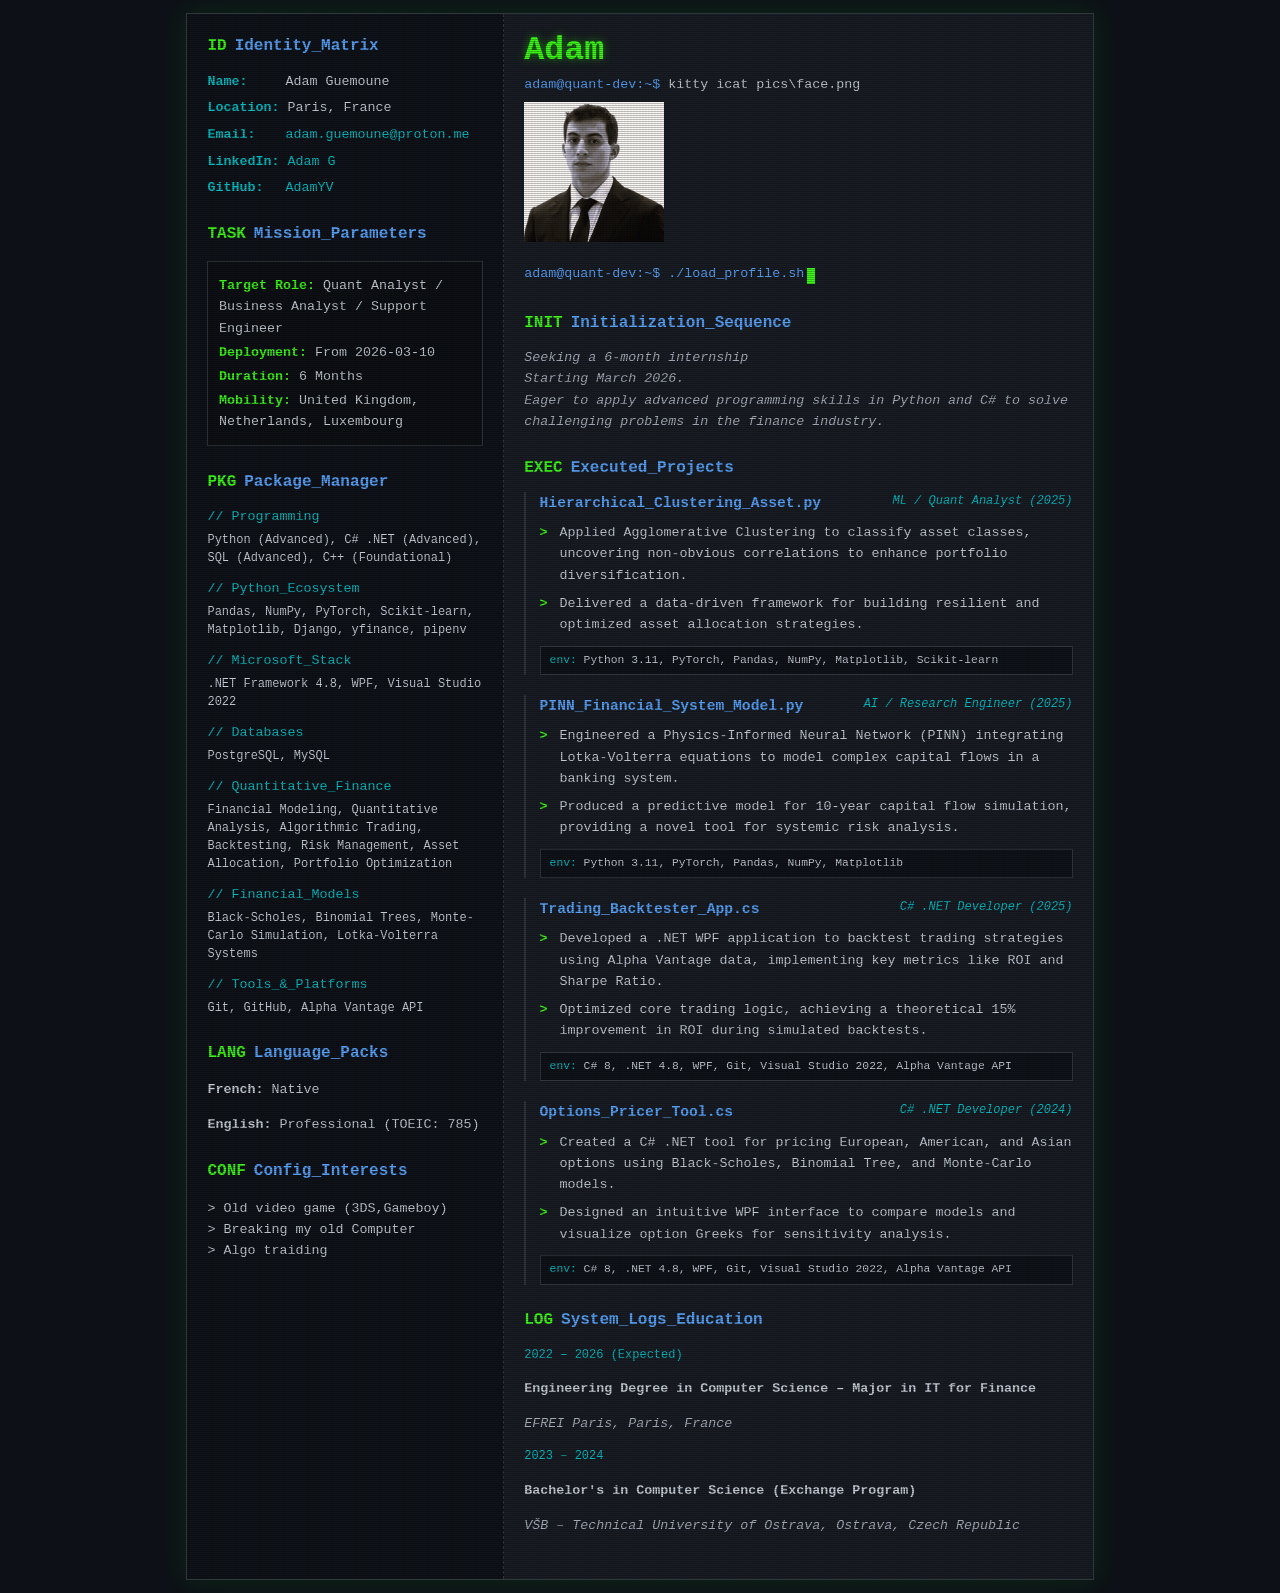
==== index.html @ a4a5fbfb "Update Metadescritption" ====
<!DOCTYPE html>
<html lang="fr" data-lt-installed="true"><head>
<meta http-equiv="content-type" content="text/html; charset=UTF-8">
    <meta charset="UTF-8">
    <meta name="viewport" content="width=device-width, initial-scale=1.0">
    <title>CV://ADAM_PARIS - IT Quantitative Analyst</title>
    <meta name="description" content="CV of Adam Guemoune - Support Engineer, computer engineering student specializing in finance">
    <meta name="author" content="Adam Guemoune">
    
    <meta property="og:title" content="CV://ADAM_PARIS - IT Quantitative Analyst">
    <meta property="og:description" content="CV of Adam Guemoune - Support Engineer, computer engineering student specializing in finance">
    <meta property="og:type" content="website">
    
    <link href="Nouvel%20ongle%202_fichiers/css2.css" rel="stylesheet">
    
    <style>
        :root {
            --bg-color: #0d1117;
            --panel-bg: #161b22;
            --text-color: #c9d1d9;
            --primary-accent: #39ff14; /* Neon Green */
            --secondary-accent: #00c2c7; /* Cyan */
            --header-color: #58a6ff; /* Blue */
            --border-color: #30363d;
            --font-family-mono: 'Fira Code', 'Roboto Mono', monospace;
        }

        @keyframes blink {
            0%, 100% { opacity: 1; }
            50% { opacity: 0; }
        }

        @keyframes scanline {
            0% { background-position: 0 0; }
            100% { background-position: 0 100%; }
        }

        * {
            box-sizing: border-box;
        }

        html {
            font-size: 10pt;
            background-color: var(--bg-color);
        }

        @media (max-width: 768px) {
            html {
                font-size: 9pt;
            }
            .sidebar {
                order: 2;
            }

            .main-content {
                order: 1;
            }
        }

        @media (max-width: 480px) {
            html {
                font-size: 8pt;
            }
        }

        body {
            font-family: var(--font-family-mono);
            color: var(--text-color);
            background-color: var(--bg-color);
            margin: 0;
            padding: 0;
            line-height: 1.6;
            min-height: 100vh;
        }

        .cv-container {
            display: flex;
            justify-content: center;
            align-items: flex-start;
            min-height: 100vh;
            padding: 1rem;
        }

        @media (max-width: 768px) {
            .cv-container {
                padding: 0.5rem;
            }
        }

        /* Container - Responsive Layout */
        .container {
            display: flex;
            width: 100%;
            max-width: 240mm;
            min-height: 297mm;
            background-color: var(--panel-bg);
            border: 1px solid var(--border-color);
            box-shadow: 0 0 25px rgba(0, 255, 20, 0.1);
            position: relative;
            overflow: hidden;
        }

        @media (max-width: 1024px) {
            .container {
                max-width: 100%;
                min-height: auto;
            }
        }

        @media (max-width: 768px) {
            .container {
                flex-direction: column;
                margin: 0;
            }
        }

        /* Terminal Scanline Effect */
        .container::after {
            content: ' ';
            display: block;
            position: absolute;
            top: 0;
            left: 0;
            right: 0;
            bottom: 0;
            background-image: linear-gradient(rgba(18, 16, 16, 0) 50%, rgba(0, 0, 0, 0.25) 50%), 
                              linear-gradient(90deg, rgba(255, 0, 0, 0.06), rgba(0, 255, 0, 0.02), rgba(0, 0, 255, 0.06));
            z-index: 2;
            background-size: 100% 2px, 3px 100%;
            pointer-events: none;
            animation: scanline 10s linear infinite;
        }

        @media (max-width: 768px) {
            .container::after {
                display: none; /* Disable scanline on mobile for performance */
            }
        }

        /* Sidebar - Responsive */
        .sidebar {
            width: 35%;
            background-color: var(--bg-color);
            padding: 1.5rem;
            border-right: 1px dashed var(--border-color);
            z-index: 1;
        }

        @media (max-width: 1024px) {
            .sidebar {
                width: 40%;
                padding: 1rem;
            }
        }

        @media (max-width: 768px) {
            .sidebar {
                width: 100%;
                border-right: none;
                border-bottom: 1px dashed var(--border-color);
                padding: 1rem;
            }
        }

        @media (max-width: 480px) {
            .sidebar {
                padding: 0.75rem;
            }
        }

        /* Main Content - Responsive */
        .main-content {
            width: 65%;
            padding: 1.5rem;
            z-index: 1;
        }

        @media (max-width: 1024px) {
            .main-content {
                width: 60%;
                padding: 1rem;
            }
        }

        @media (max-width: 768px) {
            .main-content {
                width: 100%;
                padding: 1rem;
            }
        }

        @media (max-width: 480px) {
            .main-content {
                padding: 0.75rem;
            }
        }

        /* Typography - Responsive */
        h1, h2, h3 {
            font-family: var(--font-family-mono);
            font-weight: 700;
            margin: 0;
            padding: 0;
        }

        h1 {
            font-size: 2.5em;
            color: var(--primary-accent);
            text-shadow: 0 0 8px rgba(57, 255, 20, 0.5);
            line-height: 1;
        }

        @media (max-width: 768px) {
            h1 {
                font-size: 2em;
            }
        }

        @media (max-width: 480px) {
            h1 {
                font-size: 1.8em;
            }
        }

        a {
            color: var(--secondary-accent);
            text-decoration: none;
            transition: color 0.3s, text-shadow 0.3s;
            word-break: break-word;
        }

        a:hover {
            color: var(--primary-accent);
            text-shadow: 0 0 5px var(--primary-accent);
        }

        ul {
            list-style: none;
            padding-left: 0;
            margin: 0;
        }

        /* Section Styling */
        .section {
            margin-bottom: 1.75rem;
        }

        @media (max-width: 768px) {
            .section {
                margin-bottom: 1.25rem;
            }
        }

        @media (max-width: 480px) {
            .section {
                margin-bottom: 1rem;
            }
        }

        .section-title {
            color: var(--header-color);
            font-size: 1.2em;
            margin-bottom: 0.8rem;
            display: flex;
            align-items: center;
            word-break: break-word;
        }

        @media (max-width: 480px) {
            .section-title {
                font-size: 1.1em;
                margin-bottom: 0.6rem;
            }
        }

        .section-title::before {
            content: '>>';
            color: var(--primary-accent);
            margin-right: 0.5em;
            font-weight: 700;
            flex-shrink: 0;
        }

        /* Sidebar Specifics */
        .contact-info .section-title::before { content: 'ID'; }
        .skills .section-title::before { content: 'PKG'; }
        .languages .section-title::before { content: 'LANG'; }
        .interests .section-title::before { content: 'CONF'; }
        .mission .section-title::before { content: 'TASK'; }

        .contact-info ul li {
            margin-bottom: 0.4rem;
            word-wrap: break-word;
            overflow-wrap: break-word;
        }

        .contact-info strong {
            color: var(--secondary-accent);
            display: inline-block;
            width: auto;
            min-width: 70px;
        }

        @media (max-width: 480px) {
            .contact-info strong {
                min-width: 60px;
            }
        }

        .skill-category {
            margin-bottom: 0.8rem;
        }

        @media (max-width: 480px) {
            .skill-category {
                margin-bottom: 0.6rem;
            }
        }

        .skill-category h3 {
            color: var(--secondary-accent);
            font-size: 1em;
            font-weight: 500;
            margin-bottom: 0.3rem;
            word-break: break-word;
        }

        @media (max-width: 480px) {
            .skill-category h3 {
                font-size: 0.95em;
            }
        }

        .skill-category p {
            margin: 0;
            font-size: 0.9em;
            line-height: 1.5;
            word-wrap: break-word;
        }

        @media (max-width: 480px) {
            .skill-category p {
                font-size: 0.85em;
            }
        }

        .mission-box {
            border: 1px solid var(--border-color);
            padding: 0.8rem;
            margin-top: 1rem;
            background: rgba(0,0,0,0.2);
        }

        @media (max-width: 480px) {
            .mission-box {
                padding: 0.6rem;
                margin-top: 0.75rem;
            }
        }

        .mission-box p { 
            margin: 0.2rem 0;
            word-wrap: break-word;
        }

        .mission-box strong { 
            color: var(--primary-accent); 
        }

        /* Main Header - Responsive */
        .main-header {
            margin-bottom: 2rem;
            position: relative;
        }

        @media (max-width: 768px) {
            .main-header {
                margin-bottom: 1.5rem;
            }
        }

        @media (max-width: 480px) {
            .main-header {
                margin-bottom: 1rem;
            }
        }

        /* Photo - Responsive */
        .photo-adam {
            width: 150px;
            height: 150px;
            border-radius: 2%;
            float: right;
            margin-left: 1rem;
            margin-bottom: 1rem;
            background-color: var(--border-color);
            display: flex;
            align-items: center;
            justify-content: center;
            color: var(--text-color);
            font-size: 0.8em;
            text-align: center;
        }

        @media (max-width: 1024px) {
            .photo-adam {
                width: 120px;
                height: 120px;
            }
        }

        @media (max-width: 768px) {
            .photo-adam {
                width: 100px;
                height: 100px;
                float: none;
                display: block;
                margin: 1rem auto;
            }
        }

        @media (max-width: 480px) {
            .photo-adam {
                width: 80px;
                height: 80px;
                margin: 0.75rem auto;
                font-size: 0.7em;
            }
        }

        .prompt {
            color: var(--header-color);
            margin: 0.5rem 0;
            word-wrap: break-word;
            overflow-wrap: break-word;
        }

        @media (max-width: 480px) {
            .prompt {
                font-size: 0.9em;
            }
        }

        .prompt span {
            color: var(--text-color);
        }

        .prompt-bottom {
            color: var(--header-color);
            margin-top: 1rem;
            clear: both;
            word-wrap: break-word;
        }

        @media (max-width: 768px) {
            .prompt-bottom {
                margin-top: 0.5rem;
            }
        }

        .cursor {
            display: inline-block;
            width: 0.6em;
            height: 1.2em;
            background-color: var(--primary-accent);
            animation: blink 1s step-end infinite;
            vertical-align: bottom;
            margin-left: 0.2em;
        }

        /* Summary */
        .summary p {
            margin: 0;
            font-style: italic;
            color: #aab3be;
            word-wrap: break-word;
        }

        .summary .section-title::before { content: 'INIT'; }

        /* Education */
        .education .section-title::before { content: 'LOG'; }

        .education-entry {
            margin-bottom: 1rem;
            position: relative;
        }

        @media (max-width: 480px) {
            .education-entry {
                margin-bottom: 0.75rem;
            }
        }

        .education-entry .date {
            color: var(--secondary-accent);
            font-size: 0.9em;
        }

        .education-entry .degree {
            font-weight: 700;
            color: var(--text-color);
            word-wrap: break-word;
        }

        .education-entry .institution {
            font-style: italic;
            color: #aab3be;
            word-wrap: break-word;
        }

        /* Projects */
        .projects .section-title::before { content: 'EXEC'; }

        .project-entry {
            margin-bottom: 1.5rem;
            border-left: 2px solid var(--border-color);
            padding-left: 1rem;
        }

        @media (max-width: 768px) {
            .project-entry {
                margin-bottom: 1.25rem;
                padding-left: 0.75rem;
            }
        }

        @media (max-width: 480px) {
            .project-entry {
                margin-bottom: 1rem;
                padding-left: 0.5rem;
            }
        }

        .project-header {
            display: flex;
            justify-content: space-between;
            align-items: flex-start;
            margin-bottom: 0.5rem;
            gap: 1rem;
        }

        @media (max-width: 768px) {
            .project-header {
                flex-direction: column;
                align-items: flex-start;
                gap: 0.25rem;
            }
        }

        .project-header h3 {
            color: var(--header-color);
            font-size: 1.1em;
            font-weight: 700;
            word-wrap: break-word;
            flex: 1;
        }

        @media (max-width: 480px) {
            .project-header h3 {
                font-size: 1em;
            }
        }

        .project-header .role {
            font-style: italic;
            color: var(--secondary-accent);
            font-size: 0.9em;
            flex-shrink: 0;
        }

        @media (max-width: 768px) {
            .project-header .role {
                font-size: 0.85em;
            }
        }

        .project-entry ul li {
            position: relative;
            padding-left: 1.5em;
            margin-bottom: 0.5rem;
            word-wrap: break-word;
        }

        @media (max-width: 480px) {
            .project-entry ul li {
                padding-left: 1.25em;
                margin-bottom: 0.4rem;
            }
        }

        .project-entry ul li::before {
            content: '>';
            position: absolute;
            left: 0;
            color: var(--primary-accent);
            font-weight: 700;
        }

        .project-env {
            background-color: var(--bg-color);
            border: 1px solid var(--border-color);
            padding: 0.5em 0.8em;
            margin-top: 0.8rem;
            font-size: 0.85em;
            line-height: 1.4;
            white-space: pre-wrap;
            word-wrap: break-word;
            overflow-wrap: break-word;
        }

        @media (max-width: 480px) {
            .project-env {
                padding: 0.4em 0.6em;
                margin-top: 0.6rem;
                font-size: 0.8em;
            }
        }

        .project-env strong {
            color: var(--secondary-accent);
            font-weight: 500;
        }

        /* Print Styles - Responsive */
        @media print {
            @page {
                size: A4;
                margin: 1cm;
            }

            html, body {
                background-color: #ffffff !important;
                color: #000000 !important;
                font-size: 9pt;
            }

            .cv-container {
                padding: 0;
            }

            .container {
                width: 100%;
                min-height: auto;
                margin: 0;
                border: none;
                box-shadow: none;
                flex-direction: row;
            }
            
            .container::after {
                display: none;
            }

            .sidebar, .main-content {
                background-color: #ffffff !important;
                padding: 0;
            }
            
            .sidebar {
                width: 33%;
                padding-right: 1cm;
                border-right: 1px solid #ccc;
                border-bottom: none;
            }
            
            .main-content {
                width: 67%;
                padding-left: 1cm;
            }

            :root {
                --primary-accent: #000000;
                --secondary-accent: #333333;
                --header-color: #000000;
                --text-color: #000000;
                --border-color: #cccccc;
                --bg-color: #ffffff;
                --panel-bg: #ffffff;
            }

            a {
                text-decoration: none;
                color: #000000 !important;
            }

            .cursor, .main-header h1 {
                text-shadow: none;
            }
            
            .project-env {
                border: 1px solid #eee;
                background-color: #f9f9f9 !important;
            }
            
            .mission-box {
                border: 1px solid #ccc;
                background: #f9f9f9 !important;
            }

            .photo-adam {
                width: 100px;
                height: 100px;
                float: right;
                margin: 0 0 1rem 1rem;
            }
        }
    </style>
</head>
<body>
    <div class="cv-container">
        <div class="container">
            <aside class="sidebar">
                <section class="section contact-info">
                    <h2 class="section-title" id="section-1">Identity_Matrix</h2>
                    <ul>
                        <li><strong>Name:</strong> Adam Guemoune</li>
                        <li><strong>Location:</strong> Paris, France</li>
                        <li><strong>Email:</strong> <a href="mailto:adam.guemoune@proton.me">adam.guemoune@proton.me</a></li>
                        <li><strong>LinkedIn:</strong> <a href="https://www.linkedin.com/in/adam-g-b5b1a6208/">Adam G</a></li>
                        <li><strong>GitHub:</strong> <a href="https://github.com/AdamYv">AdamYV</a></li>
                    </ul>
                </section>
                
                <section class="section mission">
                    <h2 class="section-title" id="section-2">Mission_Parameters</h2>
                    <div class="mission-box">
                        <p><strong>Target Role:</strong> Quant Analyst / Business Analyst / Support Engineer</p>
                        <p><strong>Deployment:</strong> From 2026-03-10</p>
                        <p><strong>Duration:</strong> 6 Months</p>
                        <p><strong>Mobility:</strong> United Kingdom, Netherlands, Luxembourg</p>
                    </div>
                </section>
                
                <section class="section skills">
                    <h2 class="section-title" id="section-3">Package_Manager</h2>
                    <div class="skill-category">
                        <h3 id="section-3-1">// Programming</h3>
                        <p>Python (Advanced), C# .NET (Advanced), SQL (Advanced), C++ (Foundational)</p>
                    </div>
                    <div class="skill-category">
                        <h3 id="section-3-2">// Python_Ecosystem</h3>
                        <p>Pandas, NumPy, PyTorch, Scikit-learn, Matplotlib, Django, yfinance, pipenv</p>
                    </div>
                    <div class="skill-category">
                        <h3 id="section-3-3">// Microsoft_Stack</h3>
                        <p>.NET Framework 4.8, WPF, Visual Studio 2022</p>
                    </div>
                    <div class="skill-category">
                        <h3 id="section-3-4">// Databases</h3>
                        <p>PostgreSQL, MySQL</p>
                    </div>
                    <div class="skill-category">
                        <h3 id="section-3-5">// Quantitative_Finance</h3>
                        <p>Financial Modeling, Quantitative Analysis, 
Algorithmic Trading, Backtesting, Risk Management, Asset Allocation, 
Portfolio Optimization</p>
                    </div>
                    <div class="skill-category">
                        <h3 id="section-3-6">// Financial_Models</h3>
                        <p>Black-Scholes, Binomial Trees, Monte-Carlo Simulation, Lotka-Volterra Systems</p>
                    </div>
                    <div class="skill-category">
                        <h3 id="section-3-7">// Tools_&amp;_Platforms</h3>
                        <p>Git, GitHub, Alpha Vantage API</p>
                    </div>
                </section>
                
                <section class="section languages">
                    <h2 class="section-title" id="section-4">Language_Packs</h2>
                    <p><strong>French:</strong> Native</p>
                    <p><strong>English:</strong> Professional (TOEIC: 785)</p>
                </section>
                
                <section class="section interests">
                    <h2 class="section-title" id="section-5">Config_Interests</h2>
                    <p>&gt; Old video game (3DS,Gameboy)<br>
                       &gt; Breaking my old Computer<br>
                       &gt; Algo traiding</p>
                </section>
            </aside>
            
            <main class="main-content">
                <header class="main-header">
                    <h1>Adam</h1>
                    <div class="prompt">adam@quant-dev:~$ <span>kitty icat pics\face.png</span></div>
                    <img src="MOI.png" class=".photo-adam" height="140">
                    <div class="prompt-bottom">adam@quant-dev:~$ <span>./load_profile.sh</span><span class="cursor"></span></div>
                </header>
                
                <section class="section summary">
                    <h2 class="section-title" id="section-1">Initialization_Sequence</h2>
                    <p>Seeking a 6-month internship<br>Starting March 2026.<br>Eager to apply advanced programming skills in Python and C# to solve challenging problems in the finance industry.</p>
                </section>
                
                <section class="section projects">
                    <h2 class="section-title" id="section-2">Executed_Projects</h2>
                    
                    <div class="project-entry">
                        <div class="project-header">
                            <h3 id="section-2-1">Hierarchical_Clustering_Asset.py</h3>
                            <span class="role">ML / Quant Analyst (2025)</span>
                        </div>
                        <ul>
                            <li>Applied Agglomerative Clustering to 
classify asset classes, uncovering non-obvious correlations to enhance 
portfolio diversification.</li>
                            <li>Delivered a data-driven framework for building resilient and optimized asset allocation strategies.</li>
                        </ul>
                        <div class="project-env"><strong>env:</strong> Python 3.11, PyTorch, Pandas, NumPy, Matplotlib, Scikit-learn</div>
                    </div>
                    
                    <div class="project-entry">
                        <div class="project-header">
                            <h3 id="section-2-2">PINN_Financial_System_Model.py</h3>
                            <span class="role">AI / Research Engineer (2025)</span>
                        </div>
                        <ul>
                            <li>Engineered a Physics-Informed Neural 
Network (PINN) integrating Lotka-Volterra equations to model complex 
capital flows in a banking system.</li>
                            <li>Produced a predictive model for 10-year capital flow simulation, providing a novel tool for systemic risk analysis.</li>
                        </ul>
                        <div class="project-env"><strong>env:</strong> Python 3.11, PyTorch, Pandas, NumPy, Matplotlib</div>
                    </div>
                    
                    <div class="project-entry">
                        <div class="project-header">
                            <h3 id="section-2-4">Trading_Backtester_App.cs</h3>
                            <span class="role">C# .NET Developer (2025)</span>
                        </div>
                        <ul>
                            <li>Developed a .NET WPF application to 
backtest trading strategies using Alpha Vantage data, implementing key 
metrics like ROI and Sharpe Ratio.</li>
                            <li>Optimized core trading logic, achieving a theoretical 15% improvement in ROI during simulated backtests.</li>
                        </ul>
                        <div class="project-env"><strong>env:</strong> C# 8, .NET 4.8, WPF, Git, Visual Studio 2022, Alpha Vantage API</div>
                    </div>
                    
                    <div class="project-entry">
                        <div class="project-header">
                            <h3 id="section-2-5">Options_Pricer_Tool.cs</h3>
                            <span class="role">C# .NET Developer (2024)</span>
                        </div>
                        <ul>
                            <li>Created a C# .NET tool for pricing 
European, American, and Asian options using Black-Scholes, Binomial 
Tree, and Monte-Carlo models.</li>
                            <li>Designed an intuitive WPF interface to compare models and visualize option Greeks for sensitivity analysis.</li>
                        </ul>
                        <div class="project-env"><strong>env:</strong> C# 8, .NET 4.8, WPF, Git, Visual Studio 2022, Alpha Vantage API</div>
                    </div>
                </section>
                
                <section class="section education">
                    <h2 class="section-title" id="section-3">System_Logs_Education</h2>
                    <div class="education-entry">
                        <p class="date">2022 – 2026 (Expected)</p>
                        <p class="degree">Engineering Degree in Computer Science – Major in IT for Finance</p>
                        <p class="institution">EFREI Paris, Paris, France</p>
                    </div>
                    <div class="education-entry">
                        <p class="date">2023 – 2024</p>
                        <p class="degree">Bachelor's in Computer Science (Exchange Program)</p>
                        <p class="institution">VŠB – Technical University of Ostrava, Ostrava, Czech Republic</p>
                    </div>
                </section>
            </main>
        </div>
    </div>

</body></html>
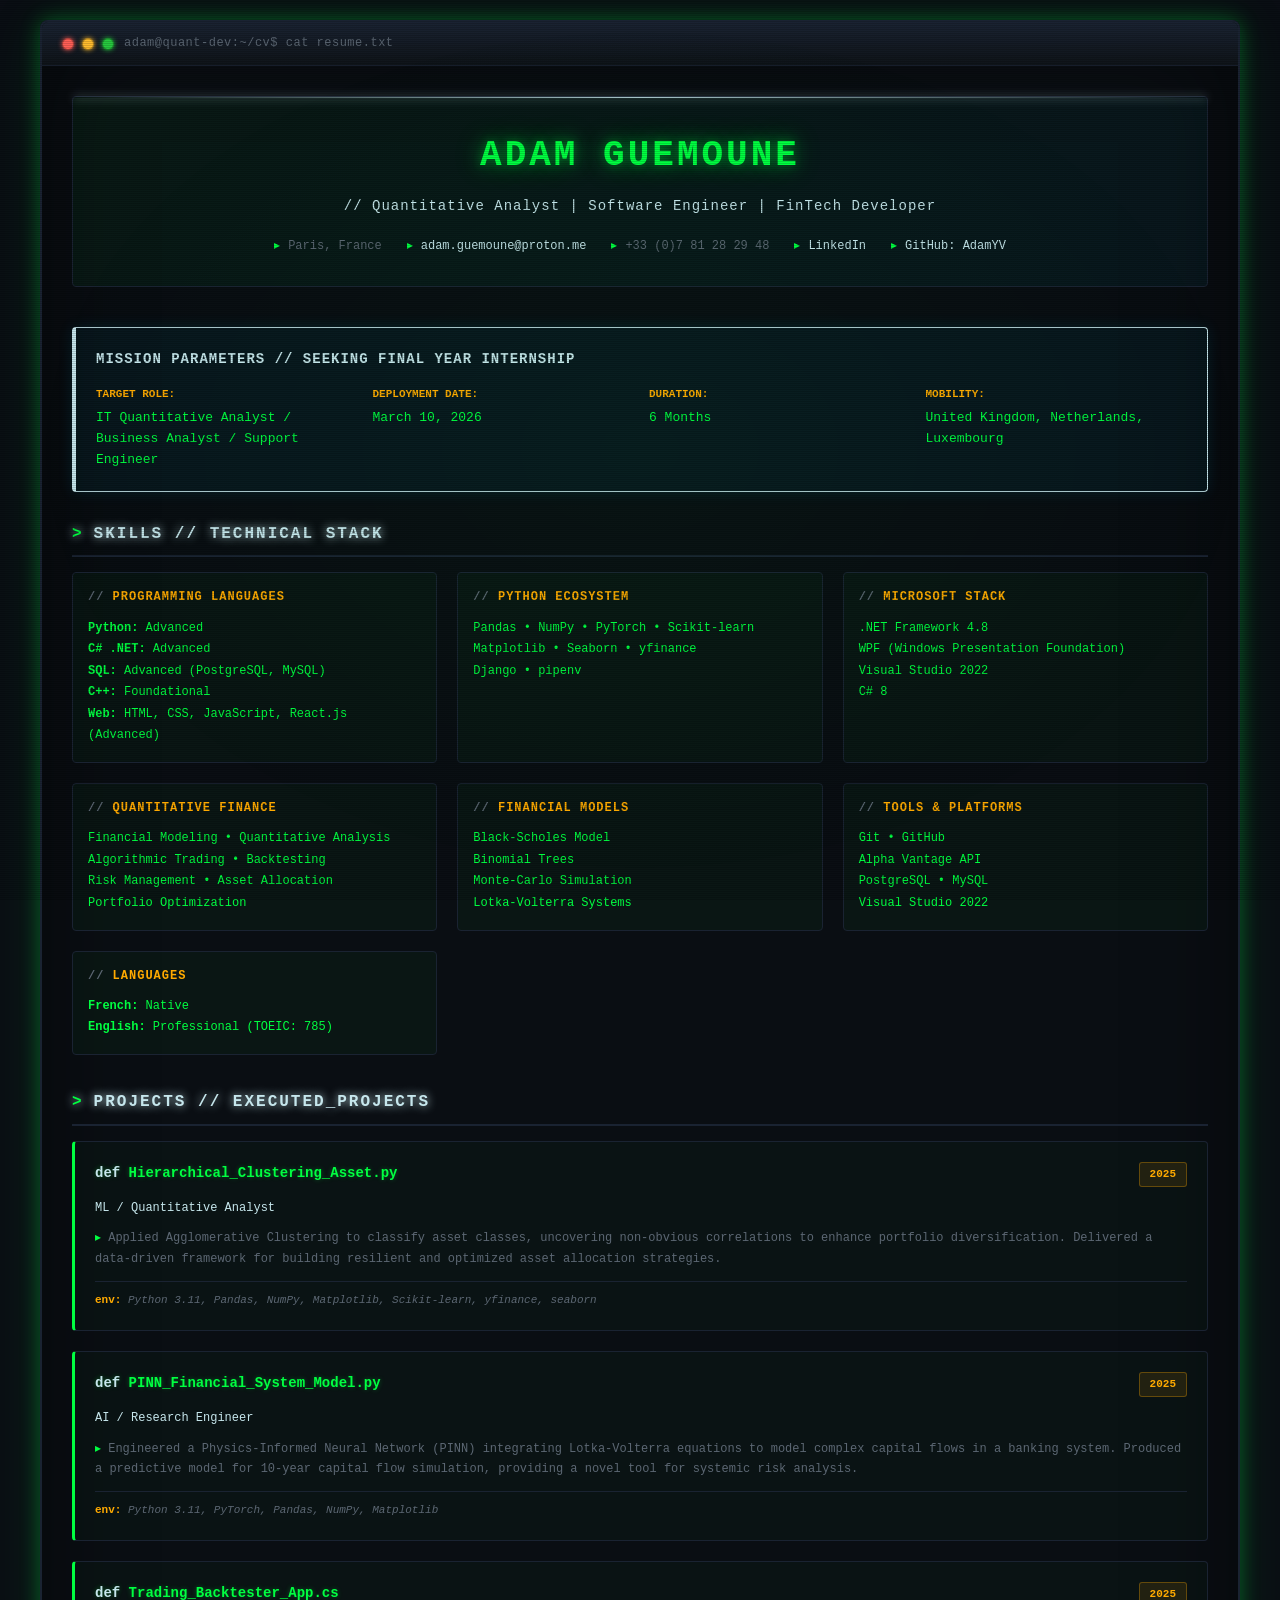
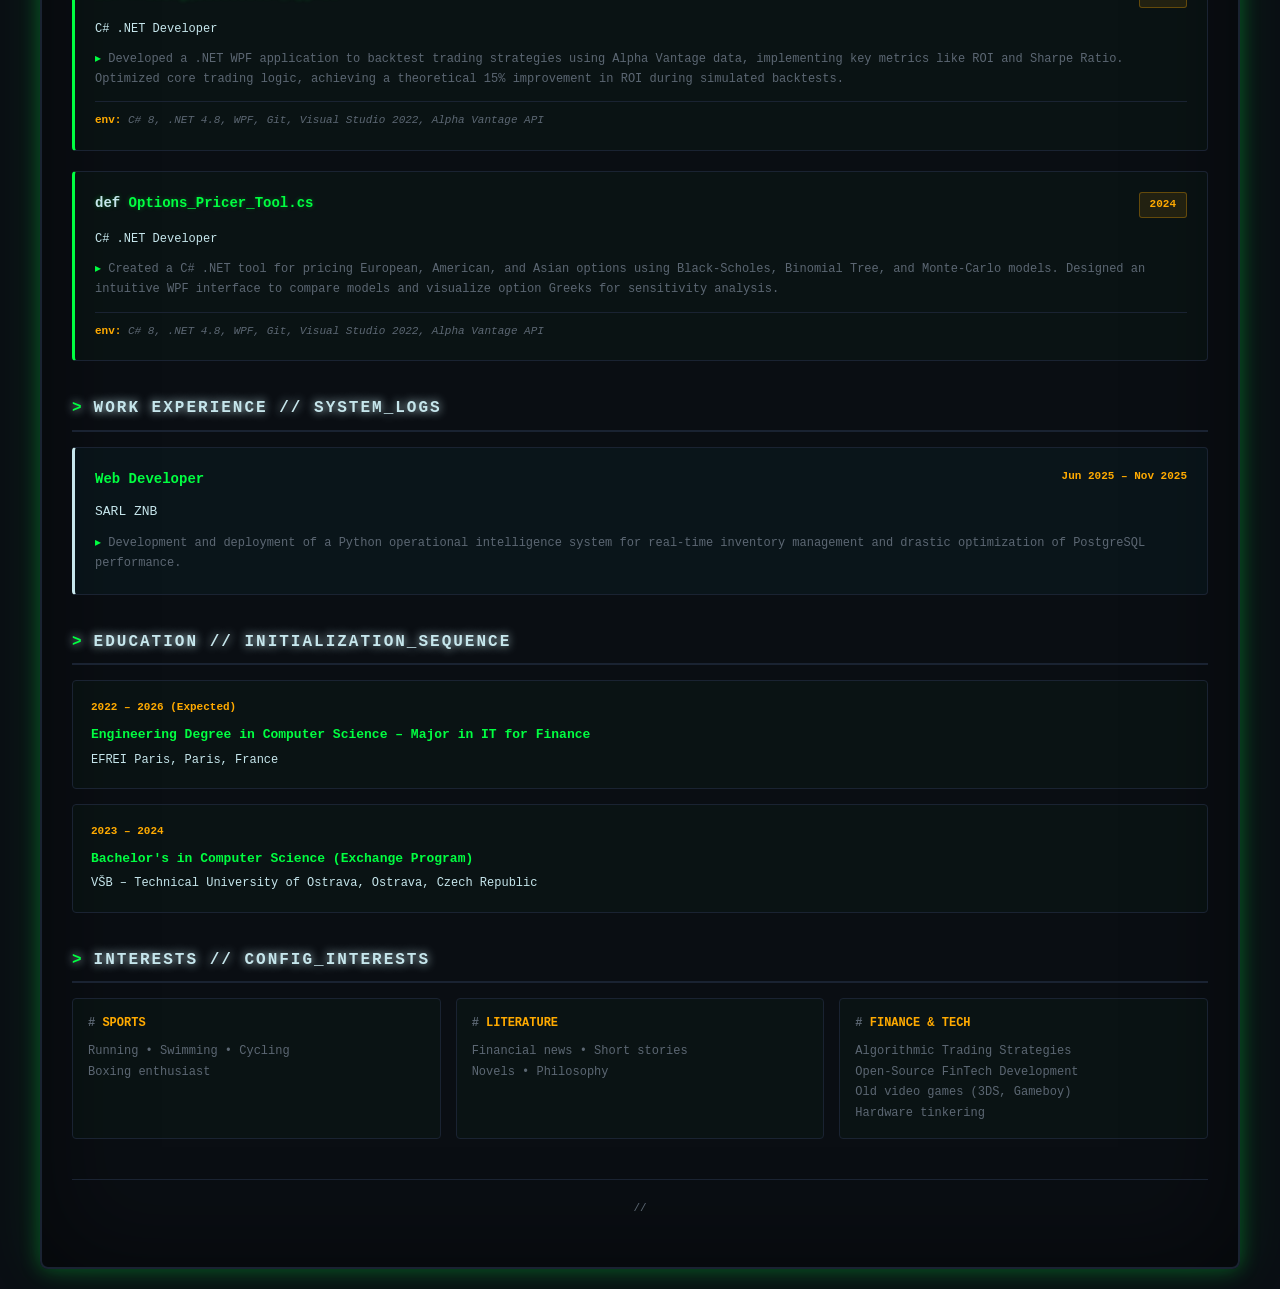
==== commit 7ff71094: "Change all the order block and add a windows" ====
--- a/index.html
+++ b/index.html
@@ -1,873 +1,989 @@
+<!-- filename: cv_adam_guemoune_terminal.html -->
 <!DOCTYPE html>
-<html lang="fr" data-lt-installed="true"><head>
-<meta http-equiv="content-type" content="text/html; charset=UTF-8">
+<html lang="fr">
+<head>
     <meta charset="UTF-8">
     <meta name="viewport" content="width=device-width, initial-scale=1.0">
-    <title>CV://ADAM_PARIS - IT Quantitative Analyst</title>
-    <meta name="description" content="CV of Adam Guemoune - Support Engineer, computer engineering student specializing in finance">
-    <meta name="author" content="Adam Guemoune">
-    
-    <meta property="og:title" content="CV://ADAM_PARIS - IT Quantitative Analyst">
-    <meta property="og:description" content="CV of Adam Guemoune - Support Engineer, computer engineering student specializing in finance">
-    <meta property="og:type" content="website">
-    
-    <link href="Nouvel%20ongle%202_fichiers/css2.css" rel="stylesheet">
-    
+    <title>Adam GUEMOUNE - CV Terminal</title>
     <style>
-        :root {
-            --bg-color: #0d1117;
-            --panel-bg: #161b22;
-            --text-color: #c9d1d9;
-            --primary-accent: #39ff14; /* Neon Green */
-            --secondary-accent: #00c2c7; /* Cyan */
-            --header-color: #58a6ff; /* Blue */
-            --border-color: #30363d;
-            --font-family-mono: 'Fira Code', 'Roboto Mono', monospace;
-        }
-
-        @keyframes blink {
-            0%, 100% { opacity: 1; }
-            50% { opacity: 0; }
-        }
-
-        @keyframes scanline {
-            0% { background-position: 0 0; }
-            100% { background-position: 0 100%; }
-        }
-
+        /* ============================================
+           TERMINAL GEEK CV - STYLES GÉNÉRAUX
+           ============================================ */
+        
         * {
-            box-sizing: border-box;
-        }
-
-        html {
-            font-size: 10pt;
-            background-color: var(--bg-color);
-        }
-
-        @media (max-width: 768px) {
-            html {
-                font-size: 9pt;
-            }
-            .sidebar {
-                order: 2;
-            }
-
-            .main-content {
-                order: 1;
-            }
-        }
-
-        @media (max-width: 480px) {
-            html {
-                font-size: 8pt;
-            }
-        }
-
-        body {
-            font-family: var(--font-family-mono);
-            color: var(--text-color);
-            background-color: var(--bg-color);
             margin: 0;
             padding: 0;
+            box-sizing: border-box;
+        }
+        
+        @import url('https://fonts.googleapis.com/css2?family=Fira+Code:wght@300;400;500;600;700&family=JetBrains+Mono:wght@300;400;500;600;700&display=swap');
+        
+        :root {
+            --terminal-bg: #0a0e14;
+            --terminal-fg: #00ff41;
+            --terminal-accent: #c6e6ec;
+            --terminal-warning: #ffaa00;
+            --terminal-error: #ff3366;
+            --terminal-comment: #5c6773;
+            --terminal-border: #1a2332;
+            --terminal-glow: rgba(0, 255, 65, 0.3);
+            --terminal-shadow: rgba(0, 0, 0, 0.8);
+        }
+        
+        body {
+            font-family: 'Fira Code', 'JetBrains Mono', 'Courier New', monospace;
+            background: var(--terminal-bg);
+            color: var(--terminal-fg);
             line-height: 1.6;
-            min-height: 100vh;
-        }
-
-        .cv-container {
-            display: flex;
-            justify-content: center;
-            align-items: flex-start;
-            min-height: 100vh;
-            padding: 1rem;
-        }
-
-        @media (max-width: 768px) {
-            .cv-container {
-                padding: 0.5rem;
-            }
-        }
-
-        /* Container - Responsive Layout */
-        .container {
-            display: flex;
+            padding: 20px;
+            font-size: 13px;
+            position: relative;
+            overflow-x: hidden;
+        }
+        
+        /* Effet scanline pour look CRT authentique */
+        body::before {
+            content: "";
+            position: fixed;
+            top: 0;
+            left: 0;
             width: 100%;
-            max-width: 240mm;
-            min-height: 297mm;
-            background-color: var(--panel-bg);
-            border: 1px solid var(--border-color);
-            box-shadow: 0 0 25px rgba(0, 255, 20, 0.1);
+            height: 100%;
+            background: repeating-linear-gradient(
+                0deg,
+                rgba(0, 0, 0, 0.15),
+                rgba(0, 0, 0, 0.15) 1px,
+                transparent 1px,
+                transparent 2px
+            );
+            pointer-events: none;
+            z-index: 1000;
+        }
+        
+        /* Effet de glow subtil */
+        body::after {
+            content: "";
+            position: fixed;
+            top: 0;
+            left: 0;
+            width: 100%;
+            height: 100%;
+            background: radial-gradient(
+                ellipse at center,
+                rgba(0, 255, 65, 0.03) 0%,
+                transparent 70%
+            );
+            pointer-events: none;
+            z-index: 999;
+        }
+        
+        .terminal-container {
+            max-width: 1200px;
+            margin: 0 auto;
+            background: rgba(10, 14, 20, 0.95);
+            border: 2px solid var(--terminal-border);
+            border-radius: 8px;
+            box-shadow: 
+                0 0 20px var(--terminal-glow),
+                0 0 60px rgba(0, 255, 65, 0.1),
+                inset 0 0 100px rgba(0, 0, 0, 0.5);
             position: relative;
             overflow: hidden;
         }
-
-        @media (max-width: 1024px) {
-            .container {
-                max-width: 100%;
-                min-height: auto;
-            }
-        }
-
-        @media (max-width: 768px) {
-            .container {
-                flex-direction: column;
-                margin: 0;
-            }
-        }
-
-        /* Terminal Scanline Effect */
-        .container::after {
-            content: ' ';
-            display: block;
+        
+        /* Barre de titre du terminal */
+        .terminal-header {
+            background: linear-gradient(180deg, #1a2332 0%, #0f1419 100%);
+            padding: 12px 20px;
+            border-bottom: 1px solid var(--terminal-border);
+            display: flex;
+            align-items: center;
+            gap: 10px;
+        }
+        
+        .terminal-buttons {
+            display: flex;
+            gap: 8px;
+        }
+        
+        .terminal-button {
+            width: 12px;
+            height: 12px;
+            border-radius: 50%;
+            border: 1px solid rgba(0, 0, 0, 0.3);
+        }
+        
+        .terminal-button.close { background: #ff5f56; box-shadow: 0 0 5px #ff5f56; }
+        .terminal-button.minimize { background: #ffbd2e; box-shadow: 0 0 5px #ffbd2e; }
+        .terminal-button.maximize { background: #27c93f; box-shadow: 0 0 5px #27c93f; }
+        
+        .terminal-title {
+            color: var(--terminal-comment);
+            font-size: 12px;
+            font-weight: 500;
+            letter-spacing: 0.5px;
+        }
+        
+        .terminal-body {
+            padding: 30px;
+        }
+        
+        /* Prompt style */
+        .prompt {
+            color: var(--terminal-accent);
+            font-weight: 600;
+            text-shadow: 0 0 5px var(--terminal-accent);
+        }
+        
+        .prompt::before {
+            content: "$ ";
+            color: var(--terminal-fg);
+        }
+        
+        /* Sections */
+        .section {
+            margin-bottom: 35px;
+            animation: fadeIn 0.5s ease-in;
+        }
+        
+        @keyframes fadeIn {
+            from { opacity: 0; transform: translateY(10px); }
+            to { opacity: 1; transform: translateY(0); }
+        }
+        
+        .section-header {
+            color: var(--terminal-accent);
+            font-size: 16px;
+            font-weight: 700;
+            margin-bottom: 15px;
+            padding-bottom: 8px;
+            border-bottom: 2px solid var(--terminal-border);
+            text-transform: uppercase;
+            letter-spacing: 2px;
+            text-shadow: 0 0 10px var(--terminal-accent);
+            display: flex;
+            align-items: center;
+            gap: 10px;
+        }
+        
+        .section-header::before {
+            content: ">";
+            color: var(--terminal-fg);
+            font-weight: 700;
+            animation: blink 1.5s infinite;
+        }
+        
+        @keyframes blink {
+            0%, 49% { opacity: 1; }
+            50%, 100% { opacity: 0; }
+        }
+        
+        /* Header principal */
+        .main-header {
+            text-align: center;
+            margin-bottom: 40px;
+            padding: 30px;
+            background: linear-gradient(135deg, rgba(0, 255, 65, 0.05) 0%, rgba(0, 217, 255, 0.05) 100%);
+            border: 1px solid var(--terminal-border);
+            border-radius: 4px;
+            position: relative;
+        }
+        
+        .main-header::before {
+            content: "";
             position: absolute;
             top: 0;
             left: 0;
             right: 0;
-            bottom: 0;
-            background-image: linear-gradient(rgba(18, 16, 16, 0) 50%, rgba(0, 0, 0, 0.25) 50%), 
-                              linear-gradient(90deg, rgba(255, 0, 0, 0.06), rgba(0, 255, 0, 0.02), rgba(0, 0, 255, 0.06));
-            z-index: 2;
-            background-size: 100% 2px, 3px 100%;
-            pointer-events: none;
-            animation: scanline 10s linear infinite;
-        }
-
-        @media (max-width: 768px) {
-            .container::after {
-                display: none; /* Disable scanline on mobile for performance */
-            }
-        }
-
-        /* Sidebar - Responsive */
-        .sidebar {
-            width: 35%;
-            background-color: var(--bg-color);
-            padding: 1.5rem;
-            border-right: 1px dashed var(--border-color);
-            z-index: 1;
-        }
-
-        @media (max-width: 1024px) {
-            .sidebar {
-                width: 40%;
-                padding: 1rem;
-            }
-        }
-
-        @media (max-width: 768px) {
-            .sidebar {
-                width: 100%;
-                border-right: none;
-                border-bottom: 1px dashed var(--border-color);
-                padding: 1rem;
-            }
-        }
-
-        @media (max-width: 480px) {
-            .sidebar {
-                padding: 0.75rem;
-            }
-        }
-
-        /* Main Content - Responsive */
-        .main-content {
-            width: 65%;
-            padding: 1.5rem;
-            z-index: 1;
-        }
-
-        @media (max-width: 1024px) {
-            .main-content {
-                width: 60%;
-                padding: 1rem;
-            }
-        }
-
-        @media (max-width: 768px) {
-            .main-content {
-                width: 100%;
-                padding: 1rem;
-            }
-        }
-
-        @media (max-width: 480px) {
-            .main-content {
-                padding: 0.75rem;
-            }
-        }
-
-        /* Typography - Responsive */
-        h1, h2, h3 {
-            font-family: var(--font-family-mono);
+            height: 1px;
+            background: linear-gradient(90deg, 
+                transparent 0%, 
+                var(--terminal-accent) 50%, 
+                transparent 100%);
+            box-shadow: 0 0 10px var(--terminal-accent);
+        }
+        
+        .name {
+            font-size: 36px;
             font-weight: 700;
-            margin: 0;
-            padding: 0;
-        }
-
-        h1 {
-            font-size: 2.5em;
-            color: var(--primary-accent);
-            text-shadow: 0 0 8px rgba(57, 255, 20, 0.5);
-            line-height: 1;
-        }
-
-        @media (max-width: 768px) {
-            h1 {
-                font-size: 2em;
-            }
-        }
-
-        @media (max-width: 480px) {
-            h1 {
-                font-size: 1.8em;
-            }
-        }
-
-        a {
-            color: var(--secondary-accent);
-            text-decoration: none;
-            transition: color 0.3s, text-shadow 0.3s;
-            word-break: break-word;
-        }
-
-        a:hover {
-            color: var(--primary-accent);
-            text-shadow: 0 0 5px var(--primary-accent);
-        }
-
-        ul {
-            list-style: none;
-            padding-left: 0;
-            margin: 0;
-        }
-
-        /* Section Styling */
-        .section {
-            margin-bottom: 1.75rem;
-        }
-
-        @media (max-width: 768px) {
-            .section {
-                margin-bottom: 1.25rem;
-            }
-        }
-
-        @media (max-width: 480px) {
-            .section {
-                margin-bottom: 1rem;
-            }
-        }
-
-        .section-title {
-            color: var(--header-color);
-            font-size: 1.2em;
-            margin-bottom: 0.8rem;
+            color: var(--terminal-fg);
+            text-shadow: 
+                0 0 10px var(--terminal-glow),
+                0 0 20px var(--terminal-glow),
+                0 0 30px var(--terminal-glow);
+            margin-bottom: 10px;
+            letter-spacing: 3px;
+        }
+        
+        .tagline {
+            color: var(--terminal-accent);
+            font-size: 14px;
+            font-weight: 500;
+            margin-bottom: 20px;
+            letter-spacing: 1px;
+        }
+        
+        .contact-info {
+            display: flex;
+            justify-content: center;
+            gap: 25px;
+            flex-wrap: wrap;
+            margin-top: 20px;
+        }
+        
+        .contact-item {
+            color: var(--terminal-comment);
+            font-size: 12px;
             display: flex;
             align-items: center;
-            word-break: break-word;
-        }
-
-        @media (max-width: 480px) {
-            .section-title {
-                font-size: 1.1em;
-                margin-bottom: 0.6rem;
-            }
-        }
-
-        .section-title::before {
-            content: '>>';
-            color: var(--primary-accent);
-            margin-right: 0.5em;
-            font-weight: 700;
-            flex-shrink: 0;
-        }
-
-        /* Sidebar Specifics */
-        .contact-info .section-title::before { content: 'ID'; }
-        .skills .section-title::before { content: 'PKG'; }
-        .languages .section-title::before { content: 'LANG'; }
-        .interests .section-title::before { content: 'CONF'; }
-        .mission .section-title::before { content: 'TASK'; }
-
-        .contact-info ul li {
-            margin-bottom: 0.4rem;
-            word-wrap: break-word;
-            overflow-wrap: break-word;
-        }
-
-        .contact-info strong {
-            color: var(--secondary-accent);
-            display: inline-block;
-            width: auto;
-            min-width: 70px;
-        }
-
-        @media (max-width: 480px) {
-            .contact-info strong {
-                min-width: 60px;
-            }
-        }
-
+            gap: 8px;
+        }
+        
+        .contact-item::before {
+            content: "▸";
+            color: var(--terminal-fg);
+        }
+        
+        .contact-item a {
+            color: var(--terminal-accent);
+            text-decoration: none;
+            transition: all 0.3s;
+        }
+        
+        .contact-item a:hover {
+            color: var(--terminal-fg);
+            text-shadow: 0 0 5px var(--terminal-fg);
+        }
+        
+        /* Mission box */
+        .mission-box {
+            background: rgba(0, 217, 255, 0.05);
+            border: 1px solid var(--terminal-accent);
+            border-left: 4px solid var(--terminal-accent);
+            padding: 20px;
+            margin-bottom: 30px;
+            border-radius: 4px;
+            box-shadow: 0 0 15px rgba(0, 217, 255, 0.1);
+        }
+        
+        .mission-box .label {
+            color: var(--terminal-accent);
+            font-weight: 600;
+            font-size: 14px;
+            margin-bottom: 10px;
+            text-transform: uppercase;
+            letter-spacing: 1px;
+        }
+        
+        .mission-details {
+            display: grid;
+            grid-template-columns: repeat(auto-fit, minmax(200px, 1fr));
+            gap: 15px;
+            margin-top: 15px;
+        }
+        
+        .mission-item {
+            display: flex;
+            flex-direction: column;
+            gap: 5px;
+        }
+        
+        .mission-item .key {
+            color: var(--terminal-warning);
+            font-size: 11px;
+            font-weight: 600;
+            text-transform: uppercase;
+        }
+        
+        .mission-item .value {
+            color: var(--terminal-fg);
+            font-size: 13px;
+        }
+        
+        /* Skills grid */
+        .skills-grid {
+            display: grid;
+            grid-template-columns: repeat(auto-fit, minmax(280px, 1fr));
+            gap: 20px;
+        }
+        
         .skill-category {
-            margin-bottom: 0.8rem;
-        }
-
-        @media (max-width: 480px) {
-            .skill-category {
-                margin-bottom: 0.6rem;
-            }
-        }
-
-        .skill-category h3 {
-            color: var(--secondary-accent);
-            font-size: 1em;
-            font-weight: 500;
-            margin-bottom: 0.3rem;
-            word-break: break-word;
-        }
-
-        @media (max-width: 480px) {
-            .skill-category h3 {
-                font-size: 0.95em;
-            }
-        }
-
-        .skill-category p {
-            margin: 0;
-            font-size: 0.9em;
-            line-height: 1.5;
-            word-wrap: break-word;
-        }
-
-        @media (max-width: 480px) {
-            .skill-category p {
-                font-size: 0.85em;
-            }
-        }
-
-        .mission-box {
-            border: 1px solid var(--border-color);
-            padding: 0.8rem;
-            margin-top: 1rem;
-            background: rgba(0,0,0,0.2);
-        }
-
-        @media (max-width: 480px) {
-            .mission-box {
-                padding: 0.6rem;
-                margin-top: 0.75rem;
-            }
-        }
-
-        .mission-box p { 
-            margin: 0.2rem 0;
-            word-wrap: break-word;
-        }
-
-        .mission-box strong { 
-            color: var(--primary-accent); 
-        }
-
-        /* Main Header - Responsive */
-        .main-header {
-            margin-bottom: 2rem;
-            position: relative;
-        }
-
-        @media (max-width: 768px) {
-            .main-header {
-                margin-bottom: 1.5rem;
-            }
-        }
-
-        @media (max-width: 480px) {
-            .main-header {
-                margin-bottom: 1rem;
-            }
-        }
-
-        /* Photo - Responsive */
-        .photo-adam {
-            width: 150px;
-            height: 150px;
-            border-radius: 2%;
-            float: right;
-            margin-left: 1rem;
-            margin-bottom: 1rem;
-            background-color: var(--border-color);
-            display: flex;
-            align-items: center;
-            justify-content: center;
-            color: var(--text-color);
-            font-size: 0.8em;
-            text-align: center;
-        }
-
-        @media (max-width: 1024px) {
-            .photo-adam {
-                width: 120px;
-                height: 120px;
-            }
-        }
-
-        @media (max-width: 768px) {
-            .photo-adam {
-                width: 100px;
-                height: 100px;
-                float: none;
-                display: block;
-                margin: 1rem auto;
-            }
-        }
-
-        @media (max-width: 480px) {
-            .photo-adam {
-                width: 80px;
-                height: 80px;
-                margin: 0.75rem auto;
-                font-size: 0.7em;
-            }
-        }
-
-        .prompt {
-            color: var(--header-color);
-            margin: 0.5rem 0;
-            word-wrap: break-word;
-            overflow-wrap: break-word;
-        }
-
-        @media (max-width: 480px) {
-            .prompt {
-                font-size: 0.9em;
-            }
-        }
-
-        .prompt span {
-            color: var(--text-color);
-        }
-
-        .prompt-bottom {
-            color: var(--header-color);
-            margin-top: 1rem;
-            clear: both;
-            word-wrap: break-word;
-        }
-
-        @media (max-width: 768px) {
-            .prompt-bottom {
-                margin-top: 0.5rem;
-            }
-        }
-
-        .cursor {
-            display: inline-block;
-            width: 0.6em;
-            height: 1.2em;
-            background-color: var(--primary-accent);
-            animation: blink 1s step-end infinite;
-            vertical-align: bottom;
-            margin-left: 0.2em;
-        }
-
-        /* Summary */
-        .summary p {
-            margin: 0;
-            font-style: italic;
-            color: #aab3be;
-            word-wrap: break-word;
-        }
-
-        .summary .section-title::before { content: 'INIT'; }
-
-        /* Education */
-        .education .section-title::before { content: 'LOG'; }
-
-        .education-entry {
-            margin-bottom: 1rem;
-            position: relative;
-        }
-
-        @media (max-width: 480px) {
-            .education-entry {
-                margin-bottom: 0.75rem;
-            }
-        }
-
-        .education-entry .date {
-            color: var(--secondary-accent);
-            font-size: 0.9em;
-        }
-
-        .education-entry .degree {
-            font-weight: 700;
-            color: var(--text-color);
-            word-wrap: break-word;
-        }
-
-        .education-entry .institution {
-            font-style: italic;
-            color: #aab3be;
-            word-wrap: break-word;
-        }
-
+            background: rgba(0, 255, 65, 0.03);
+            border: 1px solid var(--terminal-border);
+            padding: 15px;
+            border-radius: 4px;
+            transition: all 0.3s;
+        }
+        
+        /* .skill-category:hover {
+            border-color: var(--terminal-accent);
+            box-shadow: 0 0 15px rgba(0, 217, 255, 0.1);
+            transform: translateY(-2px);
+        } */
+        
+        .skill-category-title {
+            color: var(--terminal-warning);
+            font-weight: 600;
+            font-size: 12px;
+            margin-bottom: 10px;
+            text-transform: uppercase;
+            letter-spacing: 1px;
+        }
+        
+        .skill-category-title::before {
+            content: "// ";
+            color: var(--terminal-comment);
+        }
+        
+        .skill-list {
+            color: var(--terminal-fg);
+            font-size: 12px;
+            line-height: 1.8;
+        }
+        
         /* Projects */
-        .projects .section-title::before { content: 'EXEC'; }
-
-        .project-entry {
-            margin-bottom: 1.5rem;
-            border-left: 2px solid var(--border-color);
-            padding-left: 1rem;
-        }
-
-        @media (max-width: 768px) {
-            .project-entry {
-                margin-bottom: 1.25rem;
-                padding-left: 0.75rem;
-            }
-        }
-
-        @media (max-width: 480px) {
-            .project-entry {
-                margin-bottom: 1rem;
-                padding-left: 0.5rem;
-            }
-        }
-
+        .project {
+            background: rgba(0, 255, 65, 0.02);
+            border: 1px solid var(--terminal-border);
+            border-left: 3px solid var(--terminal-fg);
+            padding: 20px;
+            margin-bottom: 20px;
+            border-radius: 4px;
+            transition: all 0.3s;
+        }
+        
+        /* .project:hover {
+            border-left-color: var(--terminal-accent);
+            box-shadow: 0 0 20px rgba(0, 217, 255, 0.1);
+            transform: translateX(5px);
+        } */
+        
         .project-header {
             display: flex;
             justify-content: space-between;
             align-items: flex-start;
-            margin-bottom: 0.5rem;
-            gap: 1rem;
-        }
-
-        @media (max-width: 768px) {
-            .project-header {
-                flex-direction: column;
-                align-items: flex-start;
-                gap: 0.25rem;
-            }
-        }
-
-        .project-header h3 {
-            color: var(--header-color);
-            font-size: 1.1em;
+            margin-bottom: 12px;
+            flex-wrap: wrap;
+            gap: 10px;
+        }
+        
+        .project-title {
+            color: var(--terminal-fg);
+            font-weight: 600;
+            font-size: 14px;
+            text-shadow: 0 0 5px var(--terminal-glow);
+        }
+        
+        .project-title::before {
+            content: "def ";
+            color: var(--terminal-accent);
             font-weight: 700;
-            word-wrap: break-word;
-            flex: 1;
-        }
-
-        @media (max-width: 480px) {
-            .project-header h3 {
-                font-size: 1em;
-            }
-        }
-
-        .project-header .role {
+        }
+        
+        .project-year {
+            color: var(--terminal-warning);
+            font-size: 11px;
+            font-weight: 600;
+            padding: 3px 10px;
+            background: rgba(255, 170, 0, 0.1);
+            border-radius: 3px;
+            border: 1px solid rgba(255, 170, 0, 0.3);
+        }
+        
+        .project-role {
+            color: var(--terminal-accent);
+            font-size: 12px;
+            font-weight: 500;
+            margin-bottom: 10px;
+        }
+        
+        .project-description {
+            color: var(--terminal-comment);
+            font-size: 12px;
+            line-height: 1.7;
+            margin-bottom: 12px;
+        }
+        
+        .project-description::before {
+            content: "▸ ";
+            color: var(--terminal-fg);
+        }
+        
+        .project-env {
+            color: var(--terminal-comment);
+            font-size: 11px;
             font-style: italic;
-            color: var(--secondary-accent);
-            font-size: 0.9em;
-            flex-shrink: 0;
-        }
-
-        @media (max-width: 768px) {
-            .project-header .role {
-                font-size: 0.85em;
-            }
-        }
-
-        .project-entry ul li {
-            position: relative;
-            padding-left: 1.5em;
-            margin-bottom: 0.5rem;
-            word-wrap: break-word;
-        }
-
-        @media (max-width: 480px) {
-            .project-entry ul li {
-                padding-left: 1.25em;
-                margin-bottom: 0.4rem;
-            }
-        }
-
-        .project-entry ul li::before {
-            content: '>';
-            position: absolute;
-            left: 0;
-            color: var(--primary-accent);
-            font-weight: 700;
-        }
-
-        .project-env {
-            background-color: var(--bg-color);
-            border: 1px solid var(--border-color);
-            padding: 0.5em 0.8em;
-            margin-top: 0.8rem;
-            font-size: 0.85em;
-            line-height: 1.4;
-            white-space: pre-wrap;
-            word-wrap: break-word;
-            overflow-wrap: break-word;
-        }
-
-        @media (max-width: 480px) {
+            padding-top: 10px;
+            border-top: 1px solid var(--terminal-border);
+        }
+        
+        .project-env::before {
+            content: "env: ";
+            color: var(--terminal-warning);
+            font-weight: 600;
+            font-style: normal;
+        }
+        
+        /* Experience */
+        .experience {
+            background: rgba(0, 217, 255, 0.03);
+            border: 1px solid var(--terminal-border);
+            border-left: 3px solid var(--terminal-accent);
+            padding: 20px;
+            margin-bottom: 20px;
+            border-radius: 4px;
+        }
+        
+        .experience-header {
+            display: flex;
+            justify-content: space-between;
+            align-items: flex-start;
+            margin-bottom: 12px;
+            flex-wrap: wrap;
+            gap: 10px;
+        }
+        
+        .experience-title {
+            color: var(--terminal-fg);
+            font-weight: 600;
+            font-size: 14px;
+        }
+        
+        .experience-period {
+            color: var(--terminal-warning);
+            font-size: 11px;
+            font-weight: 600;
+        }
+        
+        .experience-company {
+            color: var(--terminal-accent);
+            font-size: 13px;
+            font-weight: 500;
+            margin-bottom: 10px;
+        }
+        
+        .experience-description {
+            color: var(--terminal-comment);
+            font-size: 12px;
+            line-height: 1.7;
+        }
+        
+        .experience-description::before {
+            content: "▸ ";
+            color: var(--terminal-fg);
+        }
+        
+        /* Education */
+        .education {
+            background: rgba(0, 255, 65, 0.02);
+            border: 1px solid var(--terminal-border);
+            padding: 18px;
+            margin-bottom: 15px;
+            border-radius: 4px;
+        }
+        
+        .education-period {
+            color: var(--terminal-warning);
+            font-size: 11px;
+            font-weight: 600;
+            margin-bottom: 8px;
+        }
+        
+        .education-degree {
+            color: var(--terminal-fg);
+            font-weight: 600;
+            font-size: 13px;
+            margin-bottom: 5px;
+        }
+        
+        .education-school {
+            color: var(--terminal-accent);
+            font-size: 12px;
+        }
+        
+        /* Interests */
+        .interests-grid {
+            display: grid;
+            grid-template-columns: repeat(auto-fit, minmax(250px, 1fr));
+            gap: 15px;
+        }
+        
+        .interest-category {
+            background: rgba(0, 255, 65, 0.02);
+            border: 1px solid var(--terminal-border);
+            padding: 15px;
+            border-radius: 4px;
+        }
+        
+        .interest-title {
+            color: var(--terminal-warning);
+            font-weight: 600;
+            font-size: 12px;
+            margin-bottom: 8px;
+            text-transform: uppercase;
+        }
+        
+        .interest-title::before {
+            content: "# ";
+            color: var(--terminal-comment);
+        }
+        
+        .interest-list {
+            color: var(--terminal-comment);
+            font-size: 12px;
+            line-height: 1.7;
+        }
+        
+        /* Footer */
+        .terminal-footer {
+            text-align: center;
+            padding: 20px;
+            color: var(--terminal-comment);
+            font-size: 11px;
+            border-top: 1px solid var(--terminal-border);
+            margin-top: 40px;
+        }
+        
+        .terminal-footer::before {
+            content: "// ";
+        }
+        
+        /* STYLES D'IMPRESSION */
+        @media print {
+            body {
+                background: white;
+                color: #000;
+                padding: 0;
+            }
+            
+            body::before,
+            body::after {
+                display: none;
+            }
+            
+            .terminal-container {
+                border: 2px solid #333;
+                box-shadow: none;
+                background: white;
+                max-width: 100%;
+                margin: 0;
+            }
+            
+            .terminal-header {
+                background: #f5f5f5;
+                border-bottom: 2px solid #333;
+                -webkit-print-color-adjust: exact;
+                print-color-adjust: exact;
+            }
+            
+            .terminal-button.close { background: #ff5f56 !important; }
+            .terminal-button.minimize { background: #ffbd2e !important; }
+            .terminal-button.maximize { background: #27c93f !important; }
+            
+            .terminal-body {
+                padding: 20px;
+            }
+            
+            .main-header {
+                background: #f0f0f0;
+                border: 2px solid #333;
+                -webkit-print-color-adjust: exact;
+                print-color-adjust: exact;
+            }
+            
+            .name {
+                color: #000;
+                text-shadow: none;
+            }
+            
+            .tagline {
+                color: #0066cc;
+            }
+            
+            .section-header {
+                color: #0066cc;
+                text-shadow: none;
+                border-bottom: 2px solid #333;
+            }
+            
+            .prompt {
+                color: #0066cc;
+                text-shadow: none;
+            }
+            
+            .contact-item,
+            .contact-item a {
+                color: #333;
+            }
+            
+            .mission-box {
+                background: #f5f5f5;
+                border: 2px solid #0066cc;
+                -webkit-print-color-adjust: exact;
+                print-color-adjust: exact;
+            }
+            
+            .mission-box .label {
+                color: #0066cc;
+            }
+            
+            .mission-item .key {
+                color: #cc6600;
+            }
+            
+            .mission-item .value {
+                color: #000;
+            }
+            
+            .skill-category {
+                background: #f9f9f9;
+                border: 1px solid #333;
+                -webkit-print-color-adjust: exact;
+                print-color-adjust: exact;
+                page-break-inside: avoid;
+            }
+            
+            .skill-category-title {
+                color: #cc6600;
+            }
+            
+            .skill-list {
+                color: #000;
+            }
+            
+            .project,
+            .experience,
+            .education {
+                background: #f9f9f9;
+                border: 1px solid #333;
+                -webkit-print-color-adjust: exact;
+                print-color-adjust: exact;
+                page-break-inside: avoid;
+            }
+            
+            .project {
+                border-left: 3px solid #000;
+            }
+            
+            .experience {
+                border-left: 3px solid #0066cc;
+            }
+            
+            .project-title,
+            .experience-title,
+            .education-degree {
+                color: #000;
+                text-shadow: none;
+            }
+            
+            .project-role,
+            .experience-company,
+            .education-school {
+                color: #0066cc;
+            }
+            
+            .project-year,
+            .experience-period,
+            .education-period {
+                color: #cc6600;
+                background: #fff3e0;
+                -webkit-print-color-adjust: exact;
+                print-color-adjust: exact;
+            }
+            
+            .project-description,
+            .experience-description,
             .project-env {
-                padding: 0.4em 0.6em;
-                margin-top: 0.6rem;
-                font-size: 0.8em;
-            }
-        }
-
-        .project-env strong {
-            color: var(--secondary-accent);
-            font-weight: 500;
-        }
-
-        /* Print Styles - Responsive */
-        @media print {
+                color: #333;
+            }
+            
+            .interest-category {
+                background: #f9f9f9;
+                border: 1px solid #333;
+                -webkit-print-color-adjust: exact;
+                print-color-adjust: exact;
+            }
+            
+            .interest-title {
+                color: #cc6600;
+            }
+            
+            .interest-list {
+                color: #333;
+            }
+            
+            .terminal-footer {
+                color: #666;
+                border-top: 1px solid #333;
+            }
+            
+            .section {
+                page-break-inside: avoid;
+            }
+            
             @page {
+                margin: 1.5cm;
                 size: A4;
-                margin: 1cm;
-            }
-
-            html, body {
-                background-color: #ffffff !important;
-                color: #000000 !important;
-                font-size: 9pt;
-            }
-
-            .cv-container {
-                padding: 0;
-            }
-
-            .container {
-                width: 100%;
-                min-height: auto;
-                margin: 0;
-                border: none;
-                box-shadow: none;
-                flex-direction: row;
-            }
-            
-            .container::after {
-                display: none;
-            }
-
-            .sidebar, .main-content {
-                background-color: #ffffff !important;
-                padding: 0;
-            }
-            
-            .sidebar {
-                width: 33%;
-                padding-right: 1cm;
-                border-right: 1px solid #ccc;
-                border-bottom: none;
-            }
-            
-            .main-content {
-                width: 67%;
-                padding-left: 1cm;
-            }
-
-            :root {
-                --primary-accent: #000000;
-                --secondary-accent: #333333;
-                --header-color: #000000;
-                --text-color: #000000;
-                --border-color: #cccccc;
-                --bg-color: #ffffff;
-                --panel-bg: #ffffff;
-            }
-
-            a {
-                text-decoration: none;
-                color: #000000 !important;
-            }
-
-            .cursor, .main-header h1 {
-                text-shadow: none;
-            }
-            
-            .project-env {
-                border: 1px solid #eee;
-                background-color: #f9f9f9 !important;
-            }
-            
-            .mission-box {
-                border: 1px solid #ccc;
-                background: #f9f9f9 !important;
-            }
-
-            .photo-adam {
-                width: 100px;
-                height: 100px;
-                float: right;
-                margin: 0 0 1rem 1rem;
             }
         }
     </style>
 </head>
 <body>
-    <div class="cv-container">
-        <div class="container">
-            <aside class="sidebar">
-                <section class="section contact-info">
-                    <h2 class="section-title" id="section-1">Identity_Matrix</h2>
-                    <ul>
-                        <li><strong>Name:</strong> Adam Guemoune</li>
-                        <li><strong>Location:</strong> Paris, France</li>
-                        <li><strong>Email:</strong> <a href="mailto:adam.guemoune@proton.me">adam.guemoune@proton.me</a></li>
-                        <li><strong>LinkedIn:</strong> <a href="https://www.linkedin.com/in/adam-g-b5b1a6208/">Adam G</a></li>
-                        <li><strong>GitHub:</strong> <a href="https://github.com/AdamYv">AdamYV</a></li>
-                    </ul>
-                </section>
+    <div class="terminal-container">
+        <!-- Terminal Header -->
+        <div class="terminal-header">
+            <div class="terminal-buttons">
+                <div class="terminal-button close"></div>
+                <div class="terminal-button minimize"></div>
+                <div class="terminal-button maximize"></div>
+            </div>
+            <div class="terminal-title">adam@quant-dev:~/cv$ cat resume.txt</div>
+        </div>
+        
+        <!-- Terminal Body -->
+        <div class="terminal-body">
+            <!-- Main Header -->
+            <div class="main-header">
+                <div class="name">ADAM GUEMOUNE</div>
+                <div class="tagline">// Quantitative Analyst | Software Engineer | FinTech Developer</div>
+                <div class="contact-info">
+                    <div class="contact-item">
+                        <span> Paris, France</span>
+                    </div>
+                    <div class="contact-item">
+                        <span> <a href="mailto:adam.guemoune@proton.me">adam.guemoune@proton.me</a></span>
+                    </div>
+                    <div class="contact-item">
+                        <span> +33 (0)7 81 28 29 48</span>
+                    </div>
+                    <div class="contact-item">
+                        <span> <a href="https://www.linkedin.com/in/adam-g-b5b1a6208/" target="_blank">LinkedIn</a></span>
+                    </div>
+                    <div class="contact-item">
+                        <span> <a href="https://github.com/AdamYv" target="_blank">GitHub: AdamYV</a></span>
+                    </div>
+                </div>
+            </div>
+            
+            <!-- Mission Parameters -->
+            <div class="mission-box">
+                <div class="label"> MISSION PARAMETERS // Seeking Final Year Internship</div>
+                <div class="mission-details">
+                    <div class="mission-item">
+                        <span class="key">Target Role:</span>
+                        <span class="value">IT Quantitative Analyst / Business Analyst / Support Engineer</span>
+                    </div>
+                    <div class="mission-item">
+                        <span class="key">Deployment Date:</span>
+                        <span class="value">March 10, 2026</span>
+                    </div>
+                    <div class="mission-item">
+                        <span class="key">Duration:</span>
+                        <span class="value">6 Months</span>
+                    </div>
+                    <div class="mission-item">
+                        <span class="key">Mobility:</span>
+                        <span class="value">United Kingdom, Netherlands, Luxembourg</span>
+                    </div>
+                </div>
+            </div>
+            
+            <!-- Skills Section -->
+            <div class="section">
+                <div class="section-header"> SKILLS // Technical Stack</div>
+                <div class="skills-grid">
+                    <div class="skill-category">
+                        <div class="skill-category-title">Programming Languages</div>
+                        <div class="skill-list">
+                            <strong>Python:</strong> Advanced<br>
+                            <strong>C# .NET:</strong> Advanced<br>
+                            <strong>SQL:</strong> Advanced (PostgreSQL, MySQL)<br>
+                            <strong>C++:</strong> Foundational<br>
+                            <strong>Web:</strong> HTML, CSS, JavaScript, React.js (Advanced)
+                        </div>
+                    </div>
+                    
+                    <div class="skill-category">
+                        <div class="skill-category-title">Python Ecosystem</div>
+                        <div class="skill-list">
+                            Pandas • NumPy • PyTorch • Scikit-learn<br>
+                            Matplotlib • Seaborn • yfinance<br>
+                            Django • pipenv
+                        </div>
+                    </div>
+                    
+                    <div class="skill-category">
+                        <div class="skill-category-title">Microsoft Stack</div>
+                        <div class="skill-list">
+                            .NET Framework 4.8<br>
+                            WPF (Windows Presentation Foundation)<br>
+                            Visual Studio 2022<br>
+                            C# 8
+                        </div>
+                    </div>
+                    
+                    <div class="skill-category">
+                        <div class="skill-category-title">Quantitative Finance</div>
+                        <div class="skill-list">
+                            Financial Modeling • Quantitative Analysis<br>
+                            Algorithmic Trading • Backtesting<br>
+                            Risk Management • Asset Allocation<br>
+                            Portfolio Optimization
+                        </div>
+                    </div>
+                    
+                    <div class="skill-category">
+                        <div class="skill-category-title">Financial Models</div>
+                        <div class="skill-list">
+                            Black-Scholes Model<br>
+                            Binomial Trees<br>
+                            Monte-Carlo Simulation<br>
+                            Lotka-Volterra Systems
+                        </div>
+                    </div>
+                    
+                    <div class="skill-category">
+                        <div class="skill-category-title">Tools & Platforms</div>
+                        <div class="skill-list">
+                            Git • GitHub<br>
+                            Alpha Vantage API<br>
+                            PostgreSQL • MySQL<br>
+                            Visual Studio 2022
+                        </div>
+                    </div>
+                    
+                    <div class="skill-category">
+                        <div class="skill-category-title">Languages</div>
+                        <div class="skill-list">
+                            <strong>French:</strong> Native<br>
+                            <strong>English:</strong> Professional (TOEIC: 785)
+                        </div>
+                    </div>
+                </div>
+            </div>
+            
+            <!-- Projects Section -->
+            <div class="section">
+                <div class="section-header"> PROJECTS // Executed_Projects</div>
                 
-                <section class="section mission">
-                    <h2 class="section-title" id="section-2">Mission_Parameters</h2>
-                    <div class="mission-box">
-                        <p><strong>Target Role:</strong> Quant Analyst / Business Analyst / Support Engineer</p>
-                        <p><strong>Deployment:</strong> From 2026-03-10</p>
-                        <p><strong>Duration:</strong> 6 Months</p>
-                        <p><strong>Mobility:</strong> United Kingdom, Netherlands, Luxembourg</p>
-                    </div>
-                </section>
+                <div class="project">
+                    <div class="project-header">
+                        <div class="project-title">Hierarchical_Clustering_Asset.py</div>
+                        <div class="project-year">2025</div>
+                    </div>
+                    <div class="project-role">ML / Quantitative Analyst</div>
+                    <div class="project-description">
+                        Applied Agglomerative Clustering to classify asset classes, uncovering non-obvious correlations to enhance portfolio diversification. Delivered a data-driven framework for building resilient and optimized asset allocation strategies.
+                    </div>
+                    <div class="project-env">Python 3.11, Pandas, NumPy, Matplotlib, Scikit-learn, yfinance, seaborn</div>
+                </div>
                 
-                <section class="section skills">
-                    <h2 class="section-title" id="section-3">Package_Manager</h2>
-                    <div class="skill-category">
-                        <h3 id="section-3-1">// Programming</h3>
-                        <p>Python (Advanced), C# .NET (Advanced), SQL (Advanced), C++ (Foundational)</p>
-                    </div>
-                    <div class="skill-category">
-                        <h3 id="section-3-2">// Python_Ecosystem</h3>
-                        <p>Pandas, NumPy, PyTorch, Scikit-learn, Matplotlib, Django, yfinance, pipenv</p>
-                    </div>
-                    <div class="skill-category">
-                        <h3 id="section-3-3">// Microsoft_Stack</h3>
-                        <p>.NET Framework 4.8, WPF, Visual Studio 2022</p>
-                    </div>
-                    <div class="skill-category">
-                        <h3 id="section-3-4">// Databases</h3>
-                        <p>PostgreSQL, MySQL</p>
-                    </div>
-                    <div class="skill-category">
-                        <h3 id="section-3-5">// Quantitative_Finance</h3>
-                        <p>Financial Modeling, Quantitative Analysis, 
-Algorithmic Trading, Backtesting, Risk Management, Asset Allocation, 
-Portfolio Optimization</p>
-                    </div>
-                    <div class="skill-category">
-                        <h3 id="section-3-6">// Financial_Models</h3>
-                        <p>Black-Scholes, Binomial Trees, Monte-Carlo Simulation, Lotka-Volterra Systems</p>
-                    </div>
-                    <div class="skill-category">
-                        <h3 id="section-3-7">// Tools_&amp;_Platforms</h3>
-                        <p>Git, GitHub, Alpha Vantage API</p>
-                    </div>
-                </section>
+                <div class="project">
+                    <div class="project-header">
+                        <div class="project-title">PINN_Financial_System_Model.py</div>
+                        <div class="project-year">2025</div>
+                    </div>
+                    <div class="project-role">AI / Research Engineer</div>
+                    <div class="project-description">
+                        Engineered a Physics-Informed Neural Network (PINN) integrating Lotka-Volterra equations to model complex capital flows in a banking system. Produced a predictive model for 10-year capital flow simulation, providing a novel tool for systemic risk analysis.
+                    </div>
+                    <div class="project-env">Python 3.11, PyTorch, Pandas, NumPy, Matplotlib</div>
+                </div>
                 
-                <section class="section languages">
-                    <h2 class="section-title" id="section-4">Language_Packs</h2>
-                    <p><strong>French:</strong> Native</p>
-                    <p><strong>English:</strong> Professional (TOEIC: 785)</p>
-                </section>
+                <div class="project">
+                    <div class="project-header">
+                        <div class="project-title">Trading_Backtester_App.cs</div>
+                        <div class="project-year">2025</div>
+                    </div>
+                    <div class="project-role">C# .NET Developer</div>
+                    <div class="project-description">
+                        Developed a .NET WPF application to backtest trading strategies using Alpha Vantage data, implementing key metrics like ROI and Sharpe Ratio. Optimized core trading logic, achieving a theoretical 15% improvement in ROI during simulated backtests.
+                    </div>
+                    <div class="project-env">C# 8, .NET 4.8, WPF, Git, Visual Studio 2022, Alpha Vantage API</div>
+                </div>
                 
-                <section class="section interests">
-                    <h2 class="section-title" id="section-5">Config_Interests</h2>
-                    <p>&gt; Old video game (3DS,Gameboy)<br>
-                       &gt; Breaking my old Computer<br>
-                       &gt; Algo traiding</p>
-                </section>
-            </aside>
-            
-            <main class="main-content">
-                <header class="main-header">
-                    <h1>Adam</h1>
-                    <div class="prompt">adam@quant-dev:~$ <span>kitty icat pics\face.png</span></div>
-                    <img src="MOI.png" class=".photo-adam" height="140">
-                    <div class="prompt-bottom">adam@quant-dev:~$ <span>./load_profile.sh</span><span class="cursor"></span></div>
-                </header>
+                <div class="project">
+                    <div class="project-header">
+                        <div class="project-title">Options_Pricer_Tool.cs</div>
+                        <div class="project-year">2024</div>
+                    </div>
+                    <div class="project-role">C# .NET Developer</div>
+                    <div class="project-description">
+                        Created a C# .NET tool for pricing European, American, and Asian options using Black-Scholes, Binomial Tree, and Monte-Carlo models. Designed an intuitive WPF interface to compare models and visualize option Greeks for sensitivity analysis.
+                    </div>
+                    <div class="project-env">C# 8, .NET 4.8, WPF, Git, Visual Studio 2022, Alpha Vantage API</div>
+                </div>
+            </div>
+            
+            <!-- Work Experience Section -->
+            <div class="section">
+                <div class="section-header"> WORK EXPERIENCE // System_Logs</div>
                 
-                <section class="section summary">
-                    <h2 class="section-title" id="section-1">Initialization_Sequence</h2>
-                    <p>Seeking a 6-month internship<br>Starting March 2026.<br>Eager to apply advanced programming skills in Python and C# to solve challenging problems in the finance industry.</p>
-                </section>
+                <div class="experience">
+                    <div class="experience-header">
+                        <div class="experience-title">Web Developer</div>
+                        <div class="experience-period">Jun 2025 – Nov 2025</div>
+                    </div>
+                    <div class="experience-company">SARL ZNB</div>
+                    <div class="experience-description">
+                        Development and deployment of a Python operational intelligence system for real-time inventory management and drastic optimization of PostgreSQL performance.
+                    </div>
+                </div>
+            </div>
+            
+            <!-- Education Section -->
+            <div class="section">
+                <div class="section-header"> EDUCATION // Initialization_Sequence</div>
                 
-                <section class="section projects">
-                    <h2 class="section-title" id="section-2">Executed_Projects</h2>
+                <div class="education">
+                    <div class="education-period">2022 – 2026 (Expected)</div>
+                    <div class="education-degree">Engineering Degree in Computer Science – Major in IT for Finance</div>
+                    <div class="education-school">EFREI Paris, Paris, France</div>
+                </div>
+                
+                <div class="education">
+                    <div class="education-period">2023 – 2024</div>
+                    <div class="education-degree">Bachelor's in Computer Science (Exchange Program)</div>
+                    <div class="education-school">VŠB – Technical University of Ostrava, Ostrava, Czech Republic</div>
+                </div>
+            </div>
+            
+            <!-- Interests Section -->
+            <div class="section">
+                <div class="section-header"> INTERESTS // Config_Interests</div>
+                <div class="interests-grid">
+                    <div class="interest-category">
+                        <div class="interest-title">Sports</div>
+                        <div class="interest-list">
+                            Running • Swimming • Cycling<br>
+                            Boxing enthusiast
+                        </div>
+                    </div>
                     
-                    <div class="project-entry">
-                        <div class="project-header">
-                            <h3 id="section-2-1">Hierarchical_Clustering_Asset.py</h3>
-                            <span class="role">ML / Quant Analyst (2025)</span>
+                    <div class="interest-category">
+                        <div class="interest-title">Literature</div>
+                        <div class="interest-list">
+                            Financial news • Short stories<br>
+                            Novels • Philosophy
                         </div>
-                        <ul>
-                            <li>Applied Agglomerative Clustering to 
-classify asset classes, uncovering non-obvious correlations to enhance 
-portfolio diversification.</li>
-                            <li>Delivered a data-driven framework for building resilient and optimized asset allocation strategies.</li>
-                        </ul>
-                        <div class="project-env"><strong>env:</strong> Python 3.11, PyTorch, Pandas, NumPy, Matplotlib, Scikit-learn</div>
                     </div>
                     
-                    <div class="project-entry">
-                        <div class="project-header">
-                            <h3 id="section-2-2">PINN_Financial_System_Model.py</h3>
-                            <span class="role">AI / Research Engineer (2025)</span>
+                    <div class="interest-category">
+                        <div class="interest-title">Finance & Tech</div>
+                        <div class="interest-list">
+                            Algorithmic Trading Strategies<br>
+                            Open-Source FinTech Development<br>
+                            Old video games (3DS, Gameboy)<br>
+                            Hardware tinkering
                         </div>
-                        <ul>
-                            <li>Engineered a Physics-Informed Neural 
-Network (PINN) integrating Lotka-Volterra equations to model complex 
-capital flows in a banking system.</li>
-                            <li>Produced a predictive model for 10-year capital flow simulation, providing a novel tool for systemic risk analysis.</li>
-                        </ul>
-                        <div class="project-env"><strong>env:</strong> Python 3.11, PyTorch, Pandas, NumPy, Matplotlib</div>
-                    </div>
-                    
-                    <div class="project-entry">
-                        <div class="project-header">
-                            <h3 id="section-2-4">Trading_Backtester_App.cs</h3>
-                            <span class="role">C# .NET Developer (2025)</span>
-                        </div>
-                        <ul>
-                            <li>Developed a .NET WPF application to 
-backtest trading strategies using Alpha Vantage data, implementing key 
-metrics like ROI and Sharpe Ratio.</li>
-                            <li>Optimized core trading logic, achieving a theoretical 15% improvement in ROI during simulated backtests.</li>
-                        </ul>
-                        <div class="project-env"><strong>env:</strong> C# 8, .NET 4.8, WPF, Git, Visual Studio 2022, Alpha Vantage API</div>
-                    </div>
-                    
-                    <div class="project-entry">
-                        <div class="project-header">
-                            <h3 id="section-2-5">Options_Pricer_Tool.cs</h3>
-                            <span class="role">C# .NET Developer (2024)</span>
-                        </div>
-                        <ul>
-                            <li>Created a C# .NET tool for pricing 
-European, American, and Asian options using Black-Scholes, Binomial 
-Tree, and Monte-Carlo models.</li>
-                            <li>Designed an intuitive WPF interface to compare models and visualize option Greeks for sensitivity analysis.</li>
-                        </ul>
-                        <div class="project-env"><strong>env:</strong> C# 8, .NET 4.8, WPF, Git, Visual Studio 2022, Alpha Vantage API</div>
-                    </div>
-                </section>
-                
-                <section class="section education">
-                    <h2 class="section-title" id="section-3">System_Logs_Education</h2>
-                    <div class="education-entry">
-                        <p class="date">2022 – 2026 (Expected)</p>
-                        <p class="degree">Engineering Degree in Computer Science – Major in IT for Finance</p>
-                        <p class="institution">EFREI Paris, Paris, France</p>
-                    </div>
-                    <div class="education-entry">
-                        <p class="date">2023 – 2024</p>
-                        <p class="degree">Bachelor's in Computer Science (Exchange Program)</p>
-                        <p class="institution">VŠB – Technical University of Ostrava, Ostrava, Czech Republic</p>
-                    </div>
-                </section>
-            </main>
+                    </div>
+                </div>
+            </div>
+            
+            <!-- Footer -->
+            <div class="terminal-footer">
+            </div>
         </div>
     </div>
-
-</body></html>+</body>
+</html>
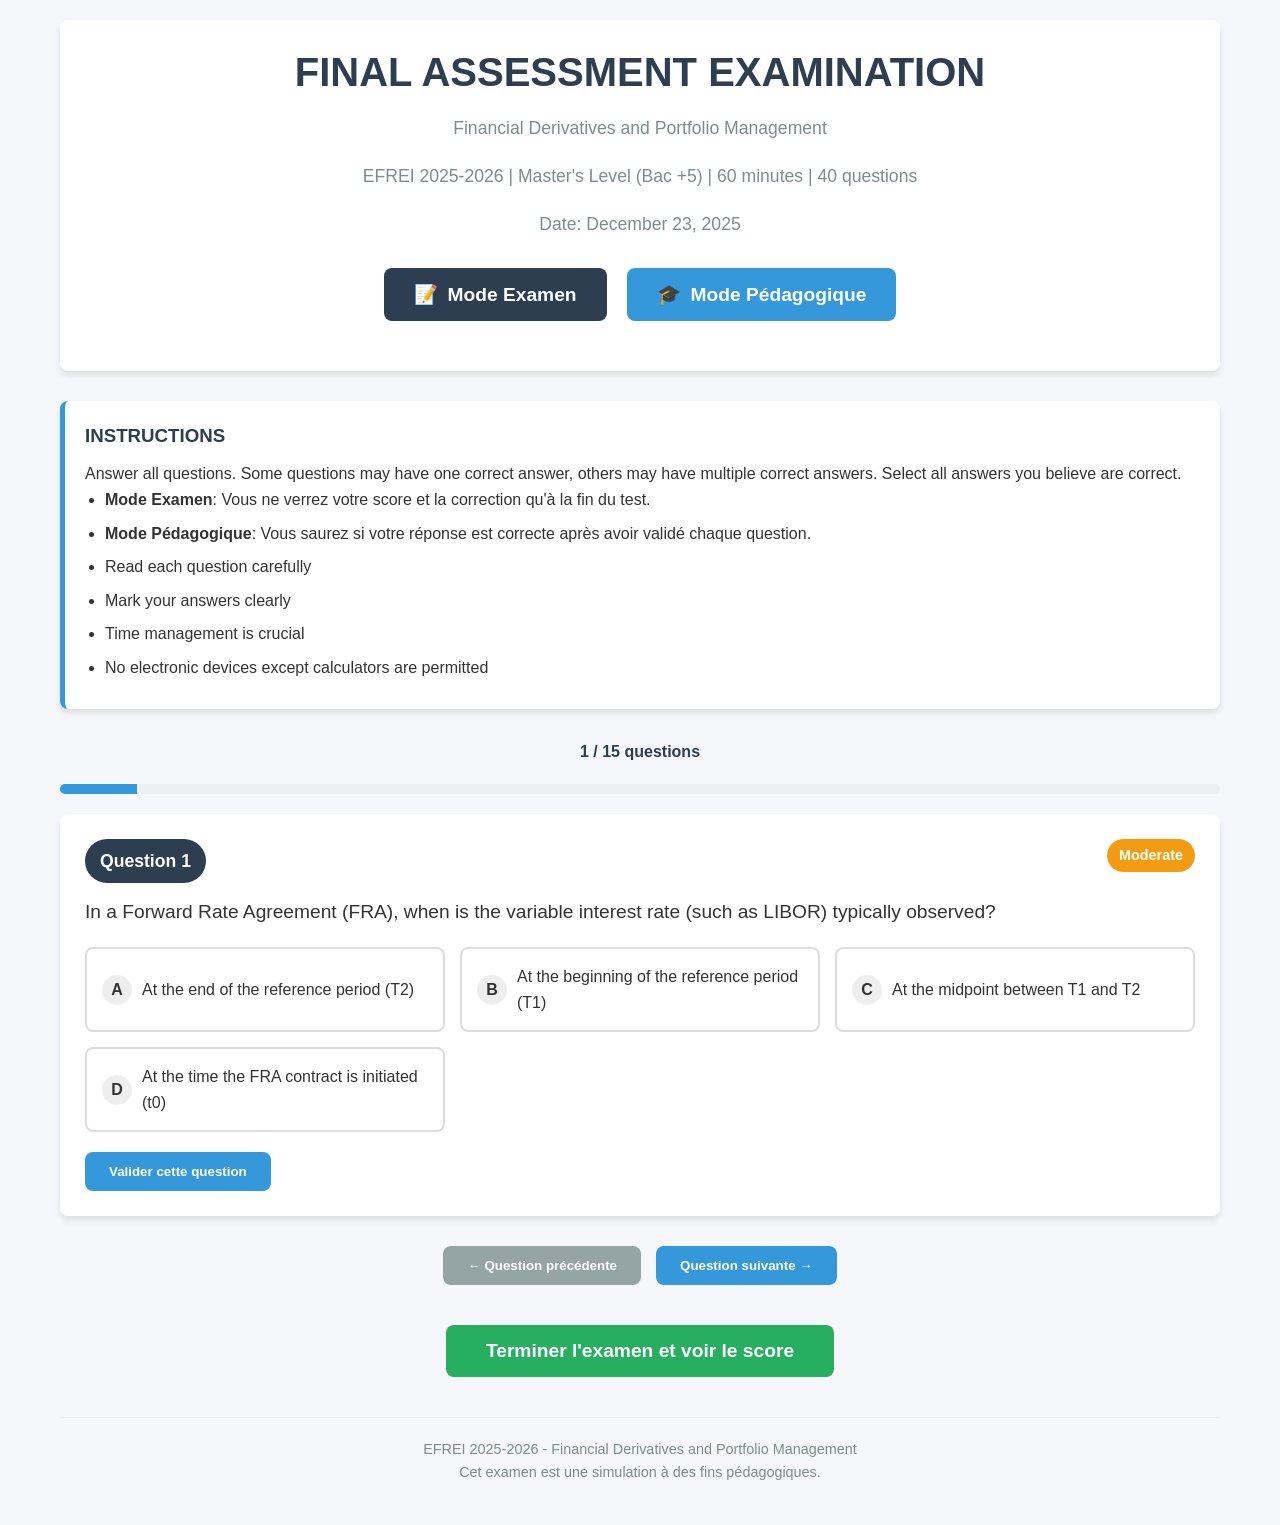
==== commit 19cb30cc: "MCQ send to the class" ====
--- a/index.html
+++ b/index.html
@@ -1,989 +1,1223 @@
-<!-- filename: cv_adam_guemoune_terminal.html -->
 <!DOCTYPE html>
 <html lang="fr">
 <head>
     <meta charset="UTF-8">
     <meta name="viewport" content="width=device-width, initial-scale=1.0">
-    <title>Adam GUEMOUNE - CV Terminal</title>
+    <title>QCM - Financial Derivatives and Portfolio Management</title>
     <style>
-        /* ============================================
-           TERMINAL GEEK CV - STYLES GÉNÉRAUX
-           ============================================ */
-        
+        :root {
+            --primary-color: #2c3e50;
+            --secondary-color: #3498db;
+            --accent-color: #e74c3c;
+            --correct-color: #27ae60;
+            --incorrect-color: #e74c3c;
+            --light-bg: #f8f9fa;
+            --dark-bg: #2c3e50;
+            --border-radius: 8px;
+            --box-shadow: 0 4px 6px rgba(0, 0, 0, 0.1);
+        }
+
         * {
             margin: 0;
             padding: 0;
             box-sizing: border-box;
-        }
-        
-        @import url('https://fonts.googleapis.com/css2?family=Fira+Code:wght@300;400;500;600;700&family=JetBrains+Mono:wght@300;400;500;600;700&display=swap');
-        
-        :root {
-            --terminal-bg: #0a0e14;
-            --terminal-fg: #00ff41;
-            --terminal-accent: #c6e6ec;
-            --terminal-warning: #ffaa00;
-            --terminal-error: #ff3366;
-            --terminal-comment: #5c6773;
-            --terminal-border: #1a2332;
-            --terminal-glow: rgba(0, 255, 65, 0.3);
-            --terminal-shadow: rgba(0, 0, 0, 0.8);
-        }
-        
+            font-family: 'Segoe UI', Tahoma, Geneva, Verdana, sans-serif;
+        }
+
         body {
-            font-family: 'Fira Code', 'JetBrains Mono', 'Courier New', monospace;
-            background: var(--terminal-bg);
-            color: var(--terminal-fg);
+            background-color: #f5f7fa;
+            color: #333;
             line-height: 1.6;
             padding: 20px;
-            font-size: 13px;
-            position: relative;
-            overflow-x: hidden;
-        }
-        
-        /* Effet scanline pour look CRT authentique */
-        body::before {
-            content: "";
-            position: fixed;
-            top: 0;
-            left: 0;
-            width: 100%;
-            height: 100%;
-            background: repeating-linear-gradient(
-                0deg,
-                rgba(0, 0, 0, 0.15),
-                rgba(0, 0, 0, 0.15) 1px,
-                transparent 1px,
-                transparent 2px
-            );
-            pointer-events: none;
-            z-index: 1000;
-        }
-        
-        /* Effet de glow subtil */
-        body::after {
-            content: "";
-            position: fixed;
-            top: 0;
-            left: 0;
-            width: 100%;
-            height: 100%;
-            background: radial-gradient(
-                ellipse at center,
-                rgba(0, 255, 65, 0.03) 0%,
-                transparent 70%
-            );
-            pointer-events: none;
-            z-index: 999;
-        }
-        
-        .terminal-container {
             max-width: 1200px;
             margin: 0 auto;
-            background: rgba(10, 14, 20, 0.95);
-            border: 2px solid var(--terminal-border);
-            border-radius: 8px;
-            box-shadow: 
-                0 0 20px var(--terminal-glow),
-                0 0 60px rgba(0, 255, 65, 0.1),
-                inset 0 0 100px rgba(0, 0, 0, 0.5);
-            position: relative;
-            overflow: hidden;
-        }
-        
-        /* Barre de titre du terminal */
-        .terminal-header {
-            background: linear-gradient(180deg, #1a2332 0%, #0f1419 100%);
-            padding: 12px 20px;
-            border-bottom: 1px solid var(--terminal-border);
+        }
+
+        header {
+            text-align: center;
+            margin-bottom: 30px;
+            padding: 20px;
+            background-color: white;
+            border-radius: var(--border-radius);
+            box-shadow: var(--box-shadow);
+        }
+
+        h1 {
+            color: var(--primary-color);
+            margin-bottom: 10px;
+            font-size: 2.5rem;
+        }
+
+        h2 {
+            color: var(--secondary-color);
+            margin: 20px 0 10px;
+            padding-bottom: 5px;
+            border-bottom: 2px solid #eee;
+        }
+
+        h3 {
+            color: var(--primary-color);
+            margin: 15px 0 10px;
+        }
+
+        .subtitle {
+            color: #7f8c8d;
+            font-size: 1.1rem;
+            margin-bottom: 20px;
+        }
+
+        .mode-selector {
+            display: flex;
+            justify-content: center;
+            gap: 20px;
+            margin: 30px 0;
+        }
+
+        .mode-btn {
+            padding: 15px 30px;
+            font-size: 1.2rem;
+            border: none;
+            border-radius: var(--border-radius);
+            cursor: pointer;
+            transition: all 0.3s ease;
+            font-weight: bold;
             display: flex;
             align-items: center;
             gap: 10px;
         }
-        
-        .terminal-buttons {
+
+        .mode-btn:hover {
+            transform: translateY(-3px);
+            box-shadow: 0 6px 10px rgba(0, 0, 0, 0.15);
+        }
+
+        #exam-mode {
+            background-color: var(--primary-color);
+            color: white;
+        }
+
+        #learning-mode {
+            background-color: var(--secondary-color);
+            color: white;
+        }
+
+        .instructions {
+            background-color: white;
+            padding: 20px;
+            border-radius: var(--border-radius);
+            margin-bottom: 30px;
+            box-shadow: var(--box-shadow);
+            border-left: 5px solid var(--secondary-color);
+        }
+
+        .instructions h3 {
+            margin-top: 0;
+        }
+
+        .instructions ul {
+            padding-left: 20px;
+        }
+
+        .instructions li {
+            margin-bottom: 8px;
+        }
+
+        .question-container {
+            background-color: white;
+            padding: 25px;
+            margin-bottom: 20px;
+            border-radius: var(--border-radius);
+            box-shadow: var(--box-shadow);
+            transition: all 0.3s ease;
+        }
+
+        .question-container:hover {
+            box-shadow: 0 6px 12px rgba(0, 0, 0, 0.1);
+        }
+
+        .question-header {
             display: flex;
-            gap: 8px;
-        }
-        
-        .terminal-button {
-            width: 12px;
-            height: 12px;
-            border-radius: 50%;
-            border: 1px solid rgba(0, 0, 0, 0.3);
-        }
-        
-        .terminal-button.close { background: #ff5f56; box-shadow: 0 0 5px #ff5f56; }
-        .terminal-button.minimize { background: #ffbd2e; box-shadow: 0 0 5px #ffbd2e; }
-        .terminal-button.maximize { background: #27c93f; box-shadow: 0 0 5px #27c93f; }
-        
-        .terminal-title {
-            color: var(--terminal-comment);
-            font-size: 12px;
-            font-weight: 500;
-            letter-spacing: 0.5px;
-        }
-        
-        .terminal-body {
-            padding: 30px;
-        }
-        
-        /* Prompt style */
-        .prompt {
-            color: var(--terminal-accent);
-            font-weight: 600;
-            text-shadow: 0 0 5px var(--terminal-accent);
-        }
-        
-        .prompt::before {
-            content: "$ ";
-            color: var(--terminal-fg);
-        }
-        
-        /* Sections */
-        .section {
-            margin-bottom: 35px;
-            animation: fadeIn 0.5s ease-in;
-        }
-        
-        @keyframes fadeIn {
-            from { opacity: 0; transform: translateY(10px); }
-            to { opacity: 1; transform: translateY(0); }
-        }
-        
-        .section-header {
-            color: var(--terminal-accent);
-            font-size: 16px;
-            font-weight: 700;
+            justify-content: space-between;
+            align-items: flex-start;
             margin-bottom: 15px;
-            padding-bottom: 8px;
-            border-bottom: 2px solid var(--terminal-border);
-            text-transform: uppercase;
-            letter-spacing: 2px;
-            text-shadow: 0 0 10px var(--terminal-accent);
+        }
+
+        .question-number {
+            background-color: var(--primary-color);
+            color: white;
+            padding: 8px 15px;
+            border-radius: 50px;
+            font-weight: bold;
+            font-size: 1.1rem;
+        }
+
+        .question-difficulty {
+            padding: 5px 12px;
+            border-radius: 20px;
+            font-size: 0.9rem;
+            font-weight: bold;
+        }
+
+        .difficulty-moderate {
+            background-color: #f39c12;
+            color: white;
+        }
+
+        .difficulty-high {
+            background-color: #e67e22;
+            color: white;
+        }
+
+        .difficulty-very-high {
+            background-color: var(--accent-color);
+            color: white;
+        }
+
+        .question-text {
+            font-size: 1.2rem;
+            margin-bottom: 20px;
+            line-height: 1.5;
+        }
+
+        .options-container {
+            display: grid;
+            grid-template-columns: repeat(auto-fill, minmax(300px, 1fr));
+            gap: 15px;
+            margin-bottom: 20px;
+        }
+
+        .option {
+            padding: 15px;
+            border: 2px solid #ddd;
+            border-radius: var(--border-radius);
+            cursor: pointer;
+            transition: all 0.2s ease;
             display: flex;
             align-items: center;
             gap: 10px;
         }
-        
-        .section-header::before {
-            content: ">";
-            color: var(--terminal-fg);
-            font-weight: 700;
-            animation: blink 1.5s infinite;
-        }
-        
-        @keyframes blink {
-            0%, 49% { opacity: 1; }
-            50%, 100% { opacity: 0; }
-        }
-        
-        /* Header principal */
-        .main-header {
-            text-align: center;
-            margin-bottom: 40px;
-            padding: 30px;
-            background: linear-gradient(135deg, rgba(0, 255, 65, 0.05) 0%, rgba(0, 217, 255, 0.05) 100%);
-            border: 1px solid var(--terminal-border);
-            border-radius: 4px;
-            position: relative;
-        }
-        
-        .main-header::before {
-            content: "";
-            position: absolute;
-            top: 0;
-            left: 0;
-            right: 0;
-            height: 1px;
-            background: linear-gradient(90deg, 
-                transparent 0%, 
-                var(--terminal-accent) 50%, 
-                transparent 100%);
-            box-shadow: 0 0 10px var(--terminal-accent);
-        }
-        
-        .name {
-            font-size: 36px;
-            font-weight: 700;
-            color: var(--terminal-fg);
-            text-shadow: 
-                0 0 10px var(--terminal-glow),
-                0 0 20px var(--terminal-glow),
-                0 0 30px var(--terminal-glow);
-            margin-bottom: 10px;
-            letter-spacing: 3px;
-        }
-        
-        .tagline {
-            color: var(--terminal-accent);
-            font-size: 14px;
-            font-weight: 500;
-            margin-bottom: 20px;
-            letter-spacing: 1px;
-        }
-        
-        .contact-info {
+
+        .option:hover {
+            background-color: #f9f9f9;
+            border-color: var(--secondary-color);
+        }
+
+        .option.selected {
+            background-color: rgba(52, 152, 219, 0.1);
+            border-color: var(--secondary-color);
+        }
+
+        .option.correct {
+            background-color: rgba(39, 174, 96, 0.1);
+            border-color: var(--correct-color);
+        }
+
+        .option.incorrect {
+            background-color: rgba(231, 76, 60, 0.1);
+            border-color: var(--incorrect-color);
+        }
+
+        .option-letter {
+            width: 30px;
+            height: 30px;
+            background-color: #eee;
+            border-radius: 50%;
+            display: flex;
+            align-items: center;
+            justify-content: center;
+            font-weight: bold;
+            flex-shrink: 0;
+        }
+
+        .selected .option-letter {
+            background-color: var(--secondary-color);
+            color: white;
+        }
+
+        .correct .option-letter {
+            background-color: var(--correct-color);
+            color: white;
+        }
+
+        .incorrect .option-letter {
+            background-color: var(--incorrect-color);
+            color: white;
+        }
+
+        .question-feedback {
+            padding: 15px;
+            margin-top: 20px;
+            border-radius: var(--border-radius);
+            background-color: #f8f9fa;
+            display: none;
+        }
+
+        .question-feedback.show {
+            display: block;
+        }
+
+        .feedback-correct {
+            border-left: 5px solid var(--correct-color);
+        }
+
+        .feedback-incorrect {
+            border-left: 5px solid var(--incorrect-color);
+        }
+
+        .explanation {
+            margin-top: 10px;
+            padding: 10px;
+            background-color: white;
+            border-radius: var(--border-radius);
+        }
+
+        .action-buttons {
+            display: flex;
+            justify-content: space-between;
+            margin-top: 20px;
+        }
+
+        .btn {
+            padding: 12px 24px;
+            border: none;
+            border-radius: var(--border-radius);
+            cursor: pointer;
+            font-weight: bold;
+            transition: all 0.3s ease;
+        }
+
+        .btn-primary {
+            background-color: var(--secondary-color);
+            color: white;
+        }
+
+        .btn-primary:hover {
+            background-color: #2980b9;
+        }
+
+        .btn-secondary {
+            background-color: #95a5a6;
+            color: white;
+        }
+
+        .btn-secondary:hover {
+            background-color: #7f8c8d;
+        }
+
+        .btn-success {
+            background-color: var(--correct-color);
+            color: white;
+        }
+
+        .btn-success:hover {
+            background-color: #219653;
+        }
+
+        .controls {
             display: flex;
             justify-content: center;
-            gap: 25px;
-            flex-wrap: wrap;
-            margin-top: 20px;
-        }
-        
-        .contact-item {
-            color: var(--terminal-comment);
-            font-size: 12px;
-            display: flex;
-            align-items: center;
-            gap: 8px;
-        }
-        
-        .contact-item::before {
-            content: "▸";
-            color: var(--terminal-fg);
-        }
-        
-        .contact-item a {
-            color: var(--terminal-accent);
-            text-decoration: none;
-            transition: all 0.3s;
-        }
-        
-        .contact-item a:hover {
-            color: var(--terminal-fg);
-            text-shadow: 0 0 5px var(--terminal-fg);
-        }
-        
-        /* Mission box */
-        .mission-box {
-            background: rgba(0, 217, 255, 0.05);
-            border: 1px solid var(--terminal-accent);
-            border-left: 4px solid var(--terminal-accent);
+            gap: 15px;
+            margin: 30px 0;
+        }
+
+        .exam-summary {
+            background-color: white;
+            padding: 30px;
+            border-radius: var(--border-radius);
+            box-shadow: var(--box-shadow);
+            margin: 30px 0;
+            display: none;
+        }
+
+        .exam-summary.show {
+            display: block;
+        }
+
+        .score-container {
+            text-align: center;
             padding: 20px;
             margin-bottom: 30px;
-            border-radius: 4px;
-            box-shadow: 0 0 15px rgba(0, 217, 255, 0.1);
-        }
-        
-        .mission-box .label {
-            color: var(--terminal-accent);
-            font-weight: 600;
-            font-size: 14px;
-            margin-bottom: 10px;
-            text-transform: uppercase;
-            letter-spacing: 1px;
-        }
-        
-        .mission-details {
+            background-color: #f8f9fa;
+            border-radius: var(--border-radius);
+        }
+
+        .score-value {
+            font-size: 3rem;
+            font-weight: bold;
+            color: var(--secondary-color);
+            margin: 10px 0;
+        }
+
+        .score-percentage {
+            font-size: 1.5rem;
+            color: #7f8c8d;
+        }
+
+        .results-breakdown {
             display: grid;
             grid-template-columns: repeat(auto-fit, minmax(200px, 1fr));
-            gap: 15px;
-            margin-top: 15px;
-        }
-        
-        .mission-item {
-            display: flex;
-            flex-direction: column;
-            gap: 5px;
-        }
-        
-        .mission-item .key {
-            color: var(--terminal-warning);
-            font-size: 11px;
-            font-weight: 600;
-            text-transform: uppercase;
-        }
-        
-        .mission-item .value {
-            color: var(--terminal-fg);
-            font-size: 13px;
-        }
-        
-        /* Skills grid */
-        .skills-grid {
-            display: grid;
-            grid-template-columns: repeat(auto-fit, minmax(280px, 1fr));
             gap: 20px;
-        }
-        
-        .skill-category {
-            background: rgba(0, 255, 65, 0.03);
-            border: 1px solid var(--terminal-border);
+            margin-bottom: 30px;
+        }
+
+        .result-stat {
+            text-align: center;
+            padding: 20px;
+            border-radius: var(--border-radius);
+            background-color: #f8f9fa;
+        }
+
+        .stat-value {
+            font-size: 2rem;
+            font-weight: bold;
+            margin-bottom: 5px;
+        }
+
+        .stat-correct {
+            color: var(--correct-color);
+        }
+
+        .stat-incorrect {
+            color: var(--incorrect-color);
+        }
+
+        .stat-skipped {
+            color: #95a5a6;
+        }
+
+        .correction-section {
+            margin-top: 40px;
+        }
+
+        .correction-toggle {
+            background-color: var(--primary-color);
+            color: white;
+            width: 100%;
             padding: 15px;
-            border-radius: 4px;
-            transition: all 0.3s;
-        }
-        
-        /* .skill-category:hover {
-            border-color: var(--terminal-accent);
-            box-shadow: 0 0 15px rgba(0, 217, 255, 0.1);
-            transform: translateY(-2px);
-        } */
-        
-        .skill-category-title {
-            color: var(--terminal-warning);
-            font-weight: 600;
-            font-size: 12px;
-            margin-bottom: 10px;
-            text-transform: uppercase;
-            letter-spacing: 1px;
-        }
-        
-        .skill-category-title::before {
-            content: "// ";
-            color: var(--terminal-comment);
-        }
-        
-        .skill-list {
-            color: var(--terminal-fg);
-            font-size: 12px;
-            line-height: 1.8;
-        }
-        
-        /* Projects */
-        .project {
-            background: rgba(0, 255, 65, 0.02);
-            border: 1px solid var(--terminal-border);
-            border-left: 3px solid var(--terminal-fg);
-            padding: 20px;
+            border: none;
+            border-radius: var(--border-radius);
+            cursor: pointer;
+            font-size: 1.1rem;
+            font-weight: bold;
             margin-bottom: 20px;
-            border-radius: 4px;
-            transition: all 0.3s;
-        }
-        
-        /* .project:hover {
-            border-left-color: var(--terminal-accent);
-            box-shadow: 0 0 20px rgba(0, 217, 255, 0.1);
-            transform: translateX(5px);
-        } */
-        
-        .project-header {
+            text-align: left;
             display: flex;
             justify-content: space-between;
-            align-items: flex-start;
-            margin-bottom: 12px;
-            flex-wrap: wrap;
-            gap: 10px;
-        }
-        
-        .project-title {
-            color: var(--terminal-fg);
-            font-weight: 600;
-            font-size: 14px;
-            text-shadow: 0 0 5px var(--terminal-glow);
-        }
-        
-        .project-title::before {
-            content: "def ";
-            color: var(--terminal-accent);
-            font-weight: 700;
-        }
-        
-        .project-year {
-            color: var(--terminal-warning);
-            font-size: 11px;
-            font-weight: 600;
-            padding: 3px 10px;
-            background: rgba(255, 170, 0, 0.1);
-            border-radius: 3px;
-            border: 1px solid rgba(255, 170, 0, 0.3);
-        }
-        
-        .project-role {
-            color: var(--terminal-accent);
-            font-size: 12px;
-            font-weight: 500;
+            align-items: center;
+        }
+
+        .correction-content {
+            max-height: 0;
+            overflow: hidden;
+            transition: max-height 0.5s ease;
+        }
+
+        .correction-content.show {
+            max-height: 5000px;
+        }
+
+        .hidden {
+            display: none;
+        }
+
+        .progress-bar {
+            height: 10px;
+            background-color: #ecf0f1;
+            border-radius: 5px;
+            margin: 20px 0;
+            overflow: hidden;
+        }
+
+        .progress-fill {
+            height: 100%;
+            background-color: var(--secondary-color);
+            width: 0%;
+            transition: width 0.5s ease;
+        }
+
+        .progress-text {
+            text-align: center;
             margin-bottom: 10px;
-        }
-        
-        .project-description {
-            color: var(--terminal-comment);
-            font-size: 12px;
-            line-height: 1.7;
-            margin-bottom: 12px;
-        }
-        
-        .project-description::before {
-            content: "▸ ";
-            color: var(--terminal-fg);
-        }
-        
-        .project-env {
-            color: var(--terminal-comment);
-            font-size: 11px;
-            font-style: italic;
-            padding-top: 10px;
-            border-top: 1px solid var(--terminal-border);
-        }
-        
-        .project-env::before {
-            content: "env: ";
-            color: var(--terminal-warning);
-            font-weight: 600;
-            font-style: normal;
-        }
-        
-        /* Experience */
-        .experience {
-            background: rgba(0, 217, 255, 0.03);
-            border: 1px solid var(--terminal-border);
-            border-left: 3px solid var(--terminal-accent);
+            font-weight: bold;
+            color: var(--primary-color);
+        }
+
+        footer {
+            text-align: center;
+            margin-top: 40px;
             padding: 20px;
-            margin-bottom: 20px;
-            border-radius: 4px;
-        }
-        
-        .experience-header {
-            display: flex;
-            justify-content: space-between;
-            align-items: flex-start;
-            margin-bottom: 12px;
-            flex-wrap: wrap;
-            gap: 10px;
-        }
-        
-        .experience-title {
-            color: var(--terminal-fg);
-            font-weight: 600;
-            font-size: 14px;
-        }
-        
-        .experience-period {
-            color: var(--terminal-warning);
-            font-size: 11px;
-            font-weight: 600;
-        }
-        
-        .experience-company {
-            color: var(--terminal-accent);
-            font-size: 13px;
-            font-weight: 500;
-            margin-bottom: 10px;
-        }
-        
-        .experience-description {
-            color: var(--terminal-comment);
-            font-size: 12px;
-            line-height: 1.7;
-        }
-        
-        .experience-description::before {
-            content: "▸ ";
-            color: var(--terminal-fg);
-        }
-        
-        /* Education */
-        .education {
-            background: rgba(0, 255, 65, 0.02);
-            border: 1px solid var(--terminal-border);
-            padding: 18px;
-            margin-bottom: 15px;
-            border-radius: 4px;
-        }
-        
-        .education-period {
-            color: var(--terminal-warning);
-            font-size: 11px;
-            font-weight: 600;
-            margin-bottom: 8px;
-        }
-        
-        .education-degree {
-            color: var(--terminal-fg);
-            font-weight: 600;
-            font-size: 13px;
-            margin-bottom: 5px;
-        }
-        
-        .education-school {
-            color: var(--terminal-accent);
-            font-size: 12px;
-        }
-        
-        /* Interests */
-        .interests-grid {
-            display: grid;
-            grid-template-columns: repeat(auto-fit, minmax(250px, 1fr));
-            gap: 15px;
-        }
-        
-        .interest-category {
-            background: rgba(0, 255, 65, 0.02);
-            border: 1px solid var(--terminal-border);
-            padding: 15px;
-            border-radius: 4px;
-        }
-        
-        .interest-title {
-            color: var(--terminal-warning);
-            font-weight: 600;
-            font-size: 12px;
-            margin-bottom: 8px;
-            text-transform: uppercase;
-        }
-        
-        .interest-title::before {
-            content: "# ";
-            color: var(--terminal-comment);
-        }
-        
-        .interest-list {
-            color: var(--terminal-comment);
-            font-size: 12px;
-            line-height: 1.7;
-        }
-        
-        /* Footer */
-        .terminal-footer {
-            text-align: center;
-            padding: 20px;
-            color: var(--terminal-comment);
-            font-size: 11px;
-            border-top: 1px solid var(--terminal-border);
-            margin-top: 40px;
-        }
-        
-        .terminal-footer::before {
-            content: "// ";
-        }
-        
-        /* STYLES D'IMPRESSION */
-        @media print {
-            body {
-                background: white;
-                color: #000;
-                padding: 0;
-            }
-            
-            body::before,
-            body::after {
-                display: none;
-            }
-            
-            .terminal-container {
-                border: 2px solid #333;
-                box-shadow: none;
-                background: white;
-                max-width: 100%;
-                margin: 0;
-            }
-            
-            .terminal-header {
-                background: #f5f5f5;
-                border-bottom: 2px solid #333;
-                -webkit-print-color-adjust: exact;
-                print-color-adjust: exact;
-            }
-            
-            .terminal-button.close { background: #ff5f56 !important; }
-            .terminal-button.minimize { background: #ffbd2e !important; }
-            .terminal-button.maximize { background: #27c93f !important; }
-            
-            .terminal-body {
-                padding: 20px;
-            }
-            
-            .main-header {
-                background: #f0f0f0;
-                border: 2px solid #333;
-                -webkit-print-color-adjust: exact;
-                print-color-adjust: exact;
-            }
-            
-            .name {
-                color: #000;
-                text-shadow: none;
-            }
-            
-            .tagline {
-                color: #0066cc;
-            }
-            
-            .section-header {
-                color: #0066cc;
-                text-shadow: none;
-                border-bottom: 2px solid #333;
-            }
-            
-            .prompt {
-                color: #0066cc;
-                text-shadow: none;
-            }
-            
-            .contact-item,
-            .contact-item a {
-                color: #333;
-            }
-            
-            .mission-box {
-                background: #f5f5f5;
-                border: 2px solid #0066cc;
-                -webkit-print-color-adjust: exact;
-                print-color-adjust: exact;
-            }
-            
-            .mission-box .label {
-                color: #0066cc;
-            }
-            
-            .mission-item .key {
-                color: #cc6600;
-            }
-            
-            .mission-item .value {
-                color: #000;
-            }
-            
-            .skill-category {
-                background: #f9f9f9;
-                border: 1px solid #333;
-                -webkit-print-color-adjust: exact;
-                print-color-adjust: exact;
-                page-break-inside: avoid;
-            }
-            
-            .skill-category-title {
-                color: #cc6600;
-            }
-            
-            .skill-list {
-                color: #000;
-            }
-            
-            .project,
-            .experience,
-            .education {
-                background: #f9f9f9;
-                border: 1px solid #333;
-                -webkit-print-color-adjust: exact;
-                print-color-adjust: exact;
-                page-break-inside: avoid;
-            }
-            
-            .project {
-                border-left: 3px solid #000;
-            }
-            
-            .experience {
-                border-left: 3px solid #0066cc;
-            }
-            
-            .project-title,
-            .experience-title,
-            .education-degree {
-                color: #000;
-                text-shadow: none;
-            }
-            
-            .project-role,
-            .experience-company,
-            .education-school {
-                color: #0066cc;
-            }
-            
-            .project-year,
-            .experience-period,
-            .education-period {
-                color: #cc6600;
-                background: #fff3e0;
-                -webkit-print-color-adjust: exact;
-                print-color-adjust: exact;
-            }
-            
-            .project-description,
-            .experience-description,
-            .project-env {
-                color: #333;
-            }
-            
-            .interest-category {
-                background: #f9f9f9;
-                border: 1px solid #333;
-                -webkit-print-color-adjust: exact;
-                print-color-adjust: exact;
-            }
-            
-            .interest-title {
-                color: #cc6600;
-            }
-            
-            .interest-list {
-                color: #333;
-            }
-            
-            .terminal-footer {
-                color: #666;
-                border-top: 1px solid #333;
-            }
-            
-            .section {
-                page-break-inside: avoid;
-            }
-            
-            @page {
-                margin: 1.5cm;
-                size: A4;
+            color: #7f8c8d;
+            font-size: 0.9rem;
+            border-top: 1px solid #eee;
+        }
+
+        @media (max-width: 768px) {
+            .options-container {
+                grid-template-columns: 1fr;
+            }
+            
+            .mode-selector {
+                flex-direction: column;
+                align-items: center;
+            }
+            
+            .action-buttons {
+                flex-direction: column;
+                gap: 10px;
+            }
+            
+            .controls {
+                flex-direction: column;
+                align-items: center;
             }
         }
     </style>
 </head>
 <body>
-    <div class="terminal-container">
-        <!-- Terminal Header -->
-        <div class="terminal-header">
-            <div class="terminal-buttons">
-                <div class="terminal-button close"></div>
-                <div class="terminal-button minimize"></div>
-                <div class="terminal-button maximize"></div>
+    <header>
+        <h1>FINAL ASSESSMENT EXAMINATION</h1>
+        <div class="subtitle">Financial Derivatives and Portfolio Management</div>
+        <div class="subtitle">EFREI 2025-2026 | Master's Level (Bac +5) | 60 minutes | 40 questions</div>
+        <div class="subtitle">Date: December 23, 2025</div>
+        
+        <div class="mode-selector">
+            <button id="exam-mode" class="mode-btn">
+                <span>📝</span> Mode Examen
+            </button>
+            <button id="learning-mode" class="mode-btn">
+                <span>🎓</span> Mode Pédagogique
+            </button>
+        </div>
+    </header>
+
+    <section id="instructions" class="instructions">
+        <h3>INSTRUCTIONS</h3>
+        <p>Answer all questions. Some questions may have one correct answer, others may have multiple correct answers. Select all answers you believe are correct.</p>
+        <ul>
+            <li><strong>Mode Examen</strong>: Vous ne verrez votre score et la correction qu'à la fin du test.</li>
+            <li><strong>Mode Pédagogique</strong>: Vous saurez si votre réponse est correcte après avoir validé chaque question.</li>
+            <li>Read each question carefully</li>
+            <li>Mark your answers clearly</li>
+            <li>Time management is crucial</li>
+            <li>No electronic devices except calculators are permitted</li>
+        </ul>
+    </section>
+
+    <div class="progress-text">
+        <span id="current-question">0</span> / <span id="total-questions">40</span> questions
+    </div>
+    <div class="progress-bar">
+        <div class="progress-fill" id="progress-fill"></div>
+    </div>
+
+    <main id="quiz-container">
+        <!-- Les questions seront générées dynamiquement ici -->
+    </main>
+
+    <div class="controls">
+        <button id="prev-btn" class="btn btn-secondary">← Question précédente</button>
+        <button id="next-btn" class="btn btn-primary">Question suivante →</button>
+    </div>
+
+    <div class="action-buttons" style="justify-content: center; margin-top: 40px;">
+        <button id="submit-btn" class="btn btn-success" style="padding: 15px 40px; font-size: 1.2rem;">
+            Terminer l'examen et voir le score
+        </button>
+    </div>
+
+    <section id="exam-summary" class="exam-summary">
+        <div class="score-container">
+            <h2>RÉSULTATS DE L'EXAMEN</h2>
+            <div class="score-value" id="final-score">0/40</div>
+            <div class="score-percentage" id="final-percentage">0%</div>
+            <p id="result-message"></p>
+        </div>
+
+        <div class="results-breakdown">
+            <div class="result-stat">
+                <div class="stat-value stat-correct" id="correct-count">0</div>
+                <div>Réponses correctes</div>
             </div>
-            <div class="terminal-title">adam@quant-dev:~/cv$ cat resume.txt</div>
+            <div class="result-stat">
+                <div class="stat-value stat-incorrect" id="incorrect-count">0</div>
+                <div>Réponses incorrectes</div>
+            </div>
+            <div class="result-stat">
+                <div class="stat-value stat-skipped" id="skipped-count">0</div>
+                <div>Questions non répondues</div>
+            </div>
         </div>
+
+        <button id="correction-toggle" class="correction-toggle">
+            Voir la correction détaillée
+            <span id="toggle-icon">▼</span>
+        </button>
         
-        <!-- Terminal Body -->
-        <div class="terminal-body">
-            <!-- Main Header -->
-            <div class="main-header">
-                <div class="name">ADAM GUEMOUNE</div>
-                <div class="tagline">// Quantitative Analyst | Software Engineer | FinTech Developer</div>
-                <div class="contact-info">
-                    <div class="contact-item">
-                        <span> Paris, France</span>
+        <div id="correction-content" class="correction-content">
+            <!-- La correction sera générée dynamiquement ici -->
+        </div>
+    </section>
+
+    <footer>
+        <p>EFREI 2025-2026 - Financial Derivatives and Portfolio Management</p>
+        <p>Cet examen est une simulation à des fins pédagogiques.</p>
+    </footer>
+
+    <script>
+        // Données des questions
+        const questions = [
+            {
+                id: 1,
+                text: "In a Forward Rate Agreement (FRA), when is the variable interest rate (such as LIBOR) typically observed?",
+                options: [
+                    "At the end of the reference period (T2)",
+                    "At the beginning of the reference period (T1)",
+                    "At the midpoint between T1 and T2",
+                    "At the time the FRA contract is initiated (t0)"
+                ],
+                correctAnswers: [1], // Index 1 = B
+                explanation: "In an FRA, the variable rate is observed at the beginning of the period (T1), and the net payment based on the interest differential is made at the end of the period (T2). This is a fundamental characteristic of FRA mechanics.",
+                difficulty: "Moderate",
+                category: "Swaps",
+                multiple: false
+            },
+            {
+                id: 2,
+                text: "A company enters an FRA to receive a fixed rate of 4% (quarterly compounded) and pay LIBOR on a $100M notional for a 3-month period starting in 3 years. If the 3-month LIBOR at that time is 4.5%, what is the cash flow at T2 (3.25 years) for the receiver?",
+                options: [
+                    "+$125,000 (receipt)",
+                    "-$125,000 (payment)",
+                    "+$123,609 (receipt)",
+                    "-$123,609 (payment)"
+                ],
+                correctAnswers: [1], // Index 1 = B
+                explanation: "Cash flow = $100M × (0.04 - 0.045) × (3/12) = -$125,000. The receiver pays because the fixed rate (4%) is lower than LIBOR (4.5%). The value of $123,609 represents the discounted payment made at T1, not the actual cash flow at T2.",
+                difficulty: "High",
+                category: "Swaps",
+                multiple: false
+            },
+            {
+                id: 3,
+                text: "Given an FRA to receive 5.8% (semiannual) on $100M between T1=1.5 and T2=2 years, with a current forward LIBOR of 5% (semiannual) for that period and a 2-year continuously compounded risk-free rate of 4%, what is the mark-to-market value of this FRA?",
+                options: [
+                    "$400,000",
+                    "$369,200",
+                    "$384,615",
+                    "$350,000"
+                ],
+                correctAnswers: [1], // Index 1 = B
+                explanation: "Using the FRA valuation formula: V = (RK - RF) × (T2 - T1) × e^(-R2×T2) × N = $100M × (0.058 - 0.050) × (0.5) × e^(-0.04×2) = $369,200. This represents the present value of receiving a higher fixed rate than the current forward rate.",
+                difficulty: "Very High",
+                category: "Swaps",
+                multiple: false
+            },
+            {
+                id: 4,
+                text: "Which of the following statements about continuous compounding are correct?",
+                options: [
+                    "Continuous compounding is the limit of actuarial compounding as frequency approaches infinity",
+                    "The formula for future value with continuous compounding is FV = P × e^(Rc×T)",
+                    "A 14% quarterly rate converts to exactly 14% continuous rate",
+                    "Continuous compounding always produces higher returns than annual compounding for the same stated rate"
+                ],
+                correctAnswers: [0, 1, 3], // A, B, D
+                explanation: "A, B, and D are correct. A: Continuous compounding is indeed the limit as frequency approaches infinity. B: The formula FV = P × e^(Rc×T) is correct. D: Continuous compounding ALWAYS produces higher effective returns than annual compounding for the same stated rate (e.g., 10% continuous = 10.517% effective vs. 10% annual = 10% effective). C is incorrect: a 14% quarterly rate converts to 13.76% continuous (not 14%).",
+                difficulty: "Moderate",
+                category: "Swaps",
+                multiple: true
+            },
+            {
+                id: 5,
+                text: "In the context of interest rate mathematics, what is 'bootstrapping' used for?",
+                options: [
+                    "Converting between different compounding frequencies",
+                    "Building a zero or forward rate curve from market prices of coupon-bearing instruments",
+                    "Calculating the present value of future cash flows",
+                    "Determining the credit spread on corporate bonds"
+                ],
+                correctAnswers: [1], // Index 1 = B
+                explanation: "Bootstrapping is the specific process of constructing a zero rate curve or forward rate curve from observable market prices of instruments like bonds and swaps. While it involves present value calculations (C), that's not its primary definition.",
+                difficulty: "High",
+                category: "Swaps",
+                multiple: false
+            },
+            {
+                id: 6,
+                text: "An Interest Rate Swap (IRS) can be conceptually viewed as:",
+                options: [
+                    "A single Forward Rate Agreement",
+                    "A portfolio of Forward Rate Agreements",
+                    "A combination of a long position in a fixed-rate bond and a short position in a floating-rate note",
+                    "An option on interest rates"
+                ],
+                correctAnswers: [1, 2], // B, C
+                explanation: "An IRS can be viewed both as a portfolio of FRAs (one for each payment period) and as a bond position (long fixed bond, short floating bond for a receiver swap). It is not a single FRA (A) nor an option (D).",
+                difficulty: "Moderate",
+                category: "Swaps",
+                multiple: true
+            },
+            {
+                id: 7,
+                text: "In a receiver swap where a financial institution receives 6-month LIBOR and pays 3% semi-annually on $100M with 1.25 years remaining, if the first floating rate was set at 2.9% and subsequent forward rates are 3.429% and 3.734%, what is the second floating cash flow?",
+                options: [
+                    "$1.45M",
+                    "$1.7145M",
+                    "$1.8672M",
+                    "$1.5M"
+                ],
+                correctAnswers: [1], // Index 1 = B
+                explanation: "The first floating cash flow is $100M × 0.029 × 6/12 = $1.45M. The second floating cash flow uses the forward rate 3.429%: $100M × 0.03429 × 6/12 = $1.7145M. The third would be $1.8672M using 3.734%.",
+                difficulty: "Very High",
+                category: "Swaps",
+                multiple: false
+            },
+            {
+                id: 8,
+                text: "At inception of an Interest Rate Swap, which of the following is true?",
+                options: [
+                    "The present value of the fixed leg equals the present value of the floating leg",
+                    "The swap has zero initial value",
+                    "The fixed swap rate is set arbitrarily by the parties",
+                    "One party must make an upfront payment to the other"
+                ],
+                correctAnswers: [0, 1], // A, B
+                explanation: "At inception, the fixed rate is set such that PV(fixed leg) = PV(floating leg), making the swap's initial value zero. No upfront payment is required (D is incorrect), and the rate is not arbitrary but determined by market conditions (C is incorrect).",
+                difficulty: "High",
+                category: "Swaps",
+                multiple: true
+            },
+            {
+                id: 9,
+                text: "What is the primary difference between an FX Swap and a Cross-Currency Swap?",
+                options: [
+                    "FX Swaps involve only one currency while Cross-Currency Swaps involve two",
+                    "Cross-Currency Swaps typically involve periodic interest payments during the swap's life, while FX Swaps do not",
+                    "FX Swaps are always longer term than Cross-Currency Swaps",
+                    "Cross-Currency Swaps cannot have floating rates"
+                ],
+                correctAnswers: [1], // Index 1 = B
+                explanation: "The key difference is that Cross-Currency Swaps involve periodic interest payments throughout the swap's life, while FX Swaps typically only involve principal exchanges at the beginning and end. Both involve two currencies (A is incorrect), FX swaps are typically shorter term (C is incorrect), and Cross-Currency Swaps can have floating rates (D is incorrect).",
+                difficulty: "Moderate",
+                category: "Swaps",
+                multiple: false
+            },
+            {
+                id: 10,
+                text: "A US company has €5M but needs USD for 3 months. The spot rate is 0.90 $/€, European interest rate is 3%, and US interest rate is 5%. What is the approximate forward rate for the FX swap?",
+                options: [
+                    "0.90 $/€",
+                    "0.8955 $/€",
+                    "0.9045 $/€",
+                    "0.92 $/€"
+                ],
+                correctAnswers: [2], // Index 2 = C
+                explanation: "Forward $rate = 0.90 × e^{((0.05 - 0.03) × 0.25)} = 0.9045 $/€. The forward rate is higher than the spot rate because the US interest rate is higher than the European rate, making the dollar relatively cheaper in the future.",
+                difficulty: "High",
+                category: "Swaps",
+                multiple: false
+            },
+            // Les 30 questions restantes seraient ajoutées ici dans une version complète
+            // Pour cet exemple, nous allons ajouter quelques questions supplémentaires
+            {
+                id: 11,
+                text: "What is a basis point in the context of interest rates?",
+                options: [
+                    "1% per annum",
+                    "0.1% per annum",
+                    "0.01% per annum",
+                    "0.001% per annum"
+                ],
+                correctAnswers: [2], // Index 2 = C
+                explanation: "One basis point (bp) is 0.01% per annum. This is a standard unit of measure for interest rates. 100 basis points = 1%.",
+                difficulty: "Moderate",
+                category: "Interest Rate Futures",
+                multiple: false
+            },
+            {
+                id: 12,
+                text: "Which of the following statements about the Federal Funds Rate are correct?",
+                options: [
+                    "It is the rate at which U.S. banks lend federal funds to each other overnight",
+                    "The FOMC sets a target rate, and Fed traders conduct open-market operations to achieve it",
+                    "To raise the FFR, the Fed buys government bonds",
+                    "The effective FFR is the volume-weighted median of all overnight federal funds transactions"
+                ],
+                correctAnswers: [0, 1, 3], // A, B, D
+                explanation: "A, B, and D are all correct. C is incorrect: to raise the FFR, the Fed sells (not buys) government bonds, which decreases money supply and increases rates.",
+                difficulty: "High",
+                category: "Interest Rate Futures",
+                multiple: true
+            },
+            {
+                id: 13,
+                text: "What was the primary reason for the phase-out of LIBOR?",
+                options: [
+                    "LIBOR rates were too volatile for practical use",
+                    "LIBOR was based on submissions rather than actual transactions, making it vulnerable to manipulation",
+                    "Central banks wanted to eliminate all benchmark rates",
+                    "LIBOR was only available for USD and needed to be expanded to other currencies"
+                ],
+                correctAnswers: [1], // Index 1 = B
+                explanation: "LIBOR was phased out because it was based on a poll of estimated borrowing rates rather than actual transactions, which made it vulnerable to manipulation. Banks could misrepresent their creditworthiness or collude to influence the rate. LIBOR existed for multiple currencies (D is incorrect).",
+                difficulty: "Very High",
+                category: "Interest Rate Futures",
+                multiple: false
+            },
+            {
+                id: 14,
+                text: "What is the TED Spread?",
+                options: [
+                    "The difference between 3-month US LIBOR and 3-month Treasury bill rate",
+                    "The difference between SOFR and LIBOR",
+                    "The spread between European and US interest rates",
+                    "The difference between the Federal Funds Rate and LIBOR"
+                ],
+                correctAnswers: [0], // Index 0 = A
+                explanation: "The TED Spread (Treasury-EuroDollar) is specifically the difference between 3-month US LIBOR and the 3-month Treasury bill rate. It was used as an indicator of perceived credit risk in the banking system.",
+                difficulty: "Moderate",
+                category: "Interest Rate Futures",
+                multiple: false
+            },
+            {
+                id: 15,
+                text: "Which of the following statements about SOFR (Secured Overnight Financing Rate) are correct?",
+                options: [
+                    "SOFR is an unsecured rate like LIBOR was",
+                    "SOFR measures the cost of borrowing USD overnight collateralized by Treasury securities",
+                    "SOFR is based on actual transactions in the Treasury repo market",
+                    "SOFR replaced LIBOR as the primary USD reference rate"
+                ],
+                correctAnswers: [1, 2, 3], // B, C, D
+                explanation: "B, C, and D are correct. A is incorrect: SOFR is a secured rate (collateralized by Treasury securities), unlike LIBOR which was unsecured. This is a key difference between the two rates.",
+                difficulty: "High",
+                category: "Interest Rate Futures",
+                multiple: true
+            }
+        ];
+
+        // État de l'application
+        let currentMode = null; // 'exam' ou 'learning'
+        let currentQuestionIndex = 0;
+        let userAnswers = {};
+        let quizCompleted = false;
+
+        // Initialisation
+        document.addEventListener('DOMContentLoaded', function() {
+            // Afficher les questions
+            displayQuestions();
+            
+            // Gestionnaires d'événements pour les boutons de mode
+            document.getElementById('exam-mode').addEventListener('click', () => selectMode('exam'));
+            document.getElementById('learning-mode').addEventListener('click', () => selectMode('learning'));
+            
+            // Gestionnaires pour les boutons de navigation
+            document.getElementById('prev-btn').addEventListener('click', showPreviousQuestion);
+            document.getElementById('next-btn').addEventListener('click', showNextQuestion);
+            
+            // Gestionnaire pour le bouton de soumission
+            document.getElementById('submit-btn').addEventListener('click', submitQuiz);
+            
+            // Gestionnaire pour le toggle de correction
+            document.getElementById('correction-toggle').addEventListener('click', toggleCorrection);
+            
+            // Mettre à jour le progrès
+            updateProgress();
+            
+            // Afficher la première question
+            showQuestion(currentQuestionIndex);
+        });
+
+        // Sélection du mode
+        function selectMode(mode) {
+            currentMode = mode;
+            
+            // Cacher le sélecteur de mode
+            document.querySelector('.mode-selector').classList.add('hidden');
+            
+            // Mettre à jour les instructions
+            const instructions = document.getElementById('instructions');
+            if (mode === 'exam') {
+                instructions.innerHTML = `
+                    <h3>MODE EXAMEN - INSTRUCTIONS</h3>
+                    <p>Vous êtes en mode examen. Vous ne verrez pas les corrections pendant le test. Une fois toutes les questions répondues, cliquez sur "Terminer l'examen et voir le score" pour obtenir vos résultats et la correction complète.</p>
+                    <ul>
+                        <li>Vous pouvez naviguer entre les questions avec les boutons "Précédent" et "Suivant"</li>
+                        <li>Votre score final et la correction ne seront disponibles qu'à la fin</li>
+                        <li>Le timer n'est pas implémenté dans cette version simulée</li>
+                    </ul>
+                `;
+            } else {
+                instructions.innerHTML = `
+                    <h3>MODE PÉDAGOGIQUE - INSTRUCTIONS</h3>
+                    <p>Vous êtes en mode pédagogique. Après avoir sélectionné vos réponses pour une question, cliquez sur "Valider cette question" pour voir immédiatement si vos réponses sont correctes et obtenir une explication.</p>
+                    <ul>
+                        <li>Vous pouvez valider chaque question individuellement</li>
+                        <li>Les réponses correctes et incorrectes seront immédiatement visibles</li>
+                        <li>Vous pouvez toujours modifier vos réponses après validation</li>
+                    </ul>
+                `;
+            }
+            
+            // Afficher les contrôles de navigation
+            document.querySelector('.controls').classList.remove('hidden');
+            document.querySelector('.progress-bar').classList.remove('hidden');
+            document.querySelector('.progress-text').classList.remove('hidden');
+            
+            // Réinitialiser les réponses
+            userAnswers = {};
+            currentQuestionIndex = 0;
+            quizCompleted = false;
+            
+            // Afficher la première question
+            showQuestion(currentQuestionIndex);
+        }
+
+        // Afficher les questions dans le conteneur
+        function displayQuestions() {
+            const quizContainer = document.getElementById('quiz-container');
+            quizContainer.innerHTML = '';
+            
+            questions.forEach((question, index) => {
+                const questionElement = document.createElement('div');
+                questionElement.className = 'question-container';
+                questionElement.id = `question-${index}`;
+                questionElement.style.display = index === 0 ? 'block' : 'none';
+                
+                // Déterminer la classe de difficulté
+                let difficultyClass = '';
+                switch(question.difficulty) {
+                    case 'Moderate': difficultyClass = 'difficulty-moderate'; break;
+                    case 'High': difficultyClass = 'difficulty-high'; break;
+                    case 'Very High': difficultyClass = 'difficulty-very-high'; break;
+                }
+                
+                questionElement.innerHTML = `
+                    <div class="question-header">
+                        <div class="question-number">Question ${question.id}</div>
+                        <div class="question-difficulty ${difficultyClass}">${question.difficulty}</div>
                     </div>
-                    <div class="contact-item">
-                        <span> <a href="mailto:adam.guemoune@proton.me">adam.guemoune@proton.me</a></span>
+                    <div class="question-text">${question.text}</div>
+                    <div class="options-container">
+                        ${question.options.map((option, optIndex) => `
+                            <div class="option" data-question="${index}" data-option="${optIndex}">
+                                <div class="option-letter">${String.fromCharCode(65 + optIndex)}</div>
+                                <div class="option-text">${option}</div>
+                            </div>
+                        `).join('')}
                     </div>
-                    <div class="contact-item">
-                        <span> +33 (0)7 81 28 29 48</span>
+                    <div id="feedback-${index}" class="question-feedback">
+                        <div id="feedback-text-${index}"></div>
+                        <div class="explanation" id="explanation-${index}"></div>
                     </div>
-                    <div class="contact-item">
-                        <span> <a href="https://www.linkedin.com/in/adam-g-b5b1a6208/" target="_blank">LinkedIn</a></span>
+                    <div class="action-buttons">
+                        <button class="btn btn-primary validate-btn" data-question="${index}">Valider cette question</button>
                     </div>
-                    <div class="contact-item">
-                        <span> <a href="https://github.com/AdamYv" target="_blank">GitHub: AdamYV</a></span>
-                    </div>
-                </div>
-            </div>
-            
-            <!-- Mission Parameters -->
-            <div class="mission-box">
-                <div class="label"> MISSION PARAMETERS // Seeking Final Year Internship</div>
-                <div class="mission-details">
-                    <div class="mission-item">
-                        <span class="key">Target Role:</span>
-                        <span class="value">IT Quantitative Analyst / Business Analyst / Support Engineer</span>
-                    </div>
-                    <div class="mission-item">
-                        <span class="key">Deployment Date:</span>
-                        <span class="value">March 10, 2026</span>
-                    </div>
-                    <div class="mission-item">
-                        <span class="key">Duration:</span>
-                        <span class="value">6 Months</span>
-                    </div>
-                    <div class="mission-item">
-                        <span class="key">Mobility:</span>
-                        <span class="value">United Kingdom, Netherlands, Luxembourg</span>
-                    </div>
-                </div>
-            </div>
-            
-            <!-- Skills Section -->
-            <div class="section">
-                <div class="section-header"> SKILLS // Technical Stack</div>
-                <div class="skills-grid">
-                    <div class="skill-category">
-                        <div class="skill-category-title">Programming Languages</div>
-                        <div class="skill-list">
-                            <strong>Python:</strong> Advanced<br>
-                            <strong>C# .NET:</strong> Advanced<br>
-                            <strong>SQL:</strong> Advanced (PostgreSQL, MySQL)<br>
-                            <strong>C++:</strong> Foundational<br>
-                            <strong>Web:</strong> HTML, CSS, JavaScript, React.js (Advanced)
+                `;
+                
+                quizContainer.appendChild(questionElement);
+            });
+            
+            // Ajouter des événements aux options
+            document.querySelectorAll('.option').forEach(option => {
+                option.addEventListener('click', function() {
+                    const questionIndex = parseInt(this.getAttribute('data-question'));
+                    const optionIndex = parseInt(this.getAttribute('data-option'));
+                    selectOption(questionIndex, optionIndex, this);
+                });
+            });
+            
+            // Ajouter des événements aux boutons de validation
+            document.querySelectorAll('.validate-btn').forEach(btn => {
+                btn.addEventListener('click', function() {
+                    const questionIndex = parseInt(this.getAttribute('data-question'));
+                    validateQuestion(questionIndex);
+                });
+            });
+        }
+
+        // Sélectionner une option
+        function selectOption(questionIndex, optionIndex, element) {
+            const question = questions[questionIndex];
+            
+            // Si ce n'est pas une question à choix multiple, désélectionner toutes les autres options
+            if (!question.multiple) {
+                document.querySelectorAll(`.option[data-question="${questionIndex}"]`).forEach(opt => {
+                    opt.classList.remove('selected');
+                });
+            }
+            
+            // Basculer la sélection
+            element.classList.toggle('selected');
+            
+            // Mettre à jour les réponses de l'utilisateur
+            if (!userAnswers[questionIndex]) {
+                userAnswers[questionIndex] = [];
+            }
+            
+            if (element.classList.contains('selected')) {
+                // Ajouter l'option si elle n'est pas déjà sélectionnée
+                if (!userAnswers[questionIndex].includes(optionIndex)) {
+                    userAnswers[questionIndex].push(optionIndex);
+                }
+            } else {
+                // Retirer l'option
+                userAnswers[questionIndex] = userAnswers[questionIndex].filter(idx => idx !== optionIndex);
+            }
+            
+            // Si aucune option n'est sélectionnée, supprimer l'entrée
+            if (userAnswers[questionIndex].length === 0) {
+                delete userAnswers[questionIndex];
+            }
+            
+            // Dans le mode examen, on ne valide pas automatiquement
+            // Dans le mode pédagogique, on pourrait valider automatiquement, mais nous laissons l'utilisateur cliquer sur "Valider"
+        }
+
+        // Valider une question (mode pédagogique seulement)
+        function validateQuestion(questionIndex) {
+            if (currentMode !== 'learning') return;
+            
+            const question = questions[questionIndex];
+            const userAnswer = userAnswers[questionIndex] || [];
+            const feedbackElement = document.getElementById(`feedback-${questionIndex}`);
+            const feedbackTextElement = document.getElementById(`feedback-text-${questionIndex}`);
+            const explanationElement = document.getElementById(`explanation-${questionIndex}`);
+            
+            // Vérifier si la réponse est correcte
+            const isCorrect = arraysEqual(userAnswer.sort(), question.correctAnswers.sort());
+            
+            // Afficher le feedback
+            feedbackElement.classList.add('show');
+            feedbackElement.classList.remove('feedback-correct', 'feedback-incorrect');
+            
+            if (isCorrect) {
+                feedbackElement.classList.add('feedback-correct');
+                feedbackTextElement.innerHTML = `<strong>✅ Correct!</strong> Vous avez bien répondu à cette question.`;
+            } else {
+                feedbackElement.classList.add('feedback-incorrect');
+                let correctLetters = question.correctAnswers.map(idx => String.fromCharCode(65 + idx)).join(', ');
+                feedbackTextElement.innerHTML = `<strong>❌ Incorrect.</strong> La bonne réponse est : ${correctLetters}.`;
+            }
+            
+            // Afficher l'explication
+            explanationElement.innerHTML = `<strong>Explication :</strong> ${question.explication || question.explanation}`;
+            
+            // Mettre à jour l'affichage des options
+            document.querySelectorAll(`.option[data-question="${questionIndex}"]`).forEach(option => {
+                const optionIndex = parseInt(option.getAttribute('data-option'));
+                option.classList.remove('correct', 'incorrect');
+                
+                if (question.correctAnswers.includes(optionIndex)) {
+                    option.classList.add('correct');
+                } else if (userAnswer.includes(optionIndex)) {
+                    option.classList.add('incorrect');
+                }
+            });
+        }
+
+        // Afficher une question spécifique
+        function showQuestion(index) {
+            // Masquer toutes les questions
+            document.querySelectorAll('.question-container').forEach(container => {
+                container.style.display = 'none';
+            });
+            
+            // Afficher la question demandée
+            const questionElement = document.getElementById(`question-${index}`);
+            if (questionElement) {
+                questionElement.style.display = 'block';
+                
+                // Mettre à jour l'index de la question actuelle
+                currentQuestionIndex = index;
+                
+                // Mettre à jour l'affichage du progrès
+                updateProgress();
+                
+                // Mettre à jour l'état des boutons de navigation
+                document.getElementById('prev-btn').disabled = index === 0;
+                document.getElementById('next-btn').disabled = index === questions.length - 1;
+                
+                // Restaurer les sélections de l'utilisateur pour cette question
+                restoreSelections(index);
+                
+                // Si nous sommes en mode examen, masquer le feedback
+                if (currentMode === 'exam') {
+                    const feedbackElement = document.getElementById(`feedback-${index}`);
+                    feedbackElement.classList.remove('show');
+                    
+                    // Masquer également les marques de correction sur les options
+                    document.querySelectorAll(`.option[data-question="${index}"]`).forEach(option => {
+                        option.classList.remove('correct', 'incorrect');
+                    });
+                }
+            }
+        }
+
+        // Restaurer les sélections pour une question
+        function restoreSelections(questionIndex) {
+            const userAnswer = userAnswers[questionIndex];
+            if (!userAnswer) return;
+            
+            userAnswer.forEach(optionIndex => {
+                const optionElement = document.querySelector(`.option[data-question="${questionIndex}"][data-option="${optionIndex}"]`);
+                if (optionElement) {
+                    optionElement.classList.add('selected');
+                }
+            });
+        }
+
+        // Afficher la question précédente
+        function showPreviousQuestion() {
+            if (currentQuestionIndex > 0) {
+                showQuestion(currentQuestionIndex - 1);
+            }
+        }
+
+        // Afficher la question suivante
+        function showNextQuestion() {
+            if (currentQuestionIndex < questions.length - 1) {
+                showQuestion(currentQuestionIndex + 1);
+            }
+        }
+
+        // Soumettre le quiz (mode examen seulement)
+        function submitQuiz() {
+            if (currentMode !== 'exam') return;
+            
+            quizCompleted = true;
+            
+            // Calculer le score
+            let correctCount = 0;
+            let incorrectCount = 0;
+            let skippedCount = 0;
+            
+            questions.forEach((question, index) => {
+                const userAnswer = userAnswers[index] || [];
+                const isCorrect = arraysEqual(userAnswer.sort(), question.correctAnswers.sort());
+                
+                if (userAnswer.length === 0) {
+                    skippedCount++;
+                } else if (isCorrect) {
+                    correctCount++;
+                } else {
+                    incorrectCount++;
+                }
+            });
+            
+            // Afficher le résumé
+            displayResults(correctCount, incorrectCount, skippedCount);
+            
+            // Générer la correction
+            generateCorrection();
+            
+            // Faire défiler jusqu'au résumé
+            document.getElementById('exam-summary').scrollIntoView({ behavior: 'smooth' });
+        }
+
+        // Afficher les résultats
+        function displayResults(correct, incorrect, skipped) {
+            const totalQuestions = questions.length;
+            const percentage = Math.round((correct / totalQuestions) * 100);
+            
+            document.getElementById('final-score').textContent = `${correct}/${totalQuestions}`;
+            document.getElementById('final-percentage').textContent = `${percentage}%`;
+            document.getElementById('correct-count').textContent = correct;
+            document.getElementById('incorrect-count').textContent = incorrect;
+            document.getElementById('skipped-count').textContent = skipped;
+            
+            // Message personnalisé
+            let message = '';
+            if (percentage >= 90) {
+                message = "Excellent! Vous maîtrisez parfaitement le sujet.";
+            } else if (percentage >= 70) {
+                message = "Bon travail! Vous avez une bonne compréhension du sujet.";
+            } else if (percentage >= 50) {
+                message = "Passable. Vous devriez revoir certains concepts.";
+            } else {
+                message = "Insuffisant. Nous vous recommandons de réviser le cours.";
+            }
+            
+            document.getElementById('result-message').textContent = message;
+            
+            // Afficher le résumé
+            document.getElementById('exam-summary').classList.add('show');
+        }
+
+        // Générer la correction
+        function generateCorrection() {
+            const correctionContent = document.getElementById('correction-content');
+            correctionContent.innerHTML = '';
+            
+            questions.forEach((question, index) => {
+                const userAnswer = userAnswers[index] || [];
+                const isCorrect = arraysEqual(userAnswer.sort(), question.correctAnswers.sort());
+                
+                const correctionItem = document.createElement('div');
+                correctionItem.className = 'question-container';
+                
+                let userAnswerText = 'Aucune réponse';
+                if (userAnswer.length > 0) {
+                    userAnswerText = userAnswer.map(idx => String.fromCharCode(65 + idx)).join(', ');
+                }
+                
+                const correctAnswerText = question.correctAnswers.map(idx => String.fromCharCode(65 + idx)).join(', ');
+                
+                correctionItem.innerHTML = `
+                    <div class="question-header">
+                        <div class="question-number">Question ${question.id}</div>
+                        <div class="question-difficulty ${isCorrect ? 'difficulty-moderate' : 'difficulty-very-high'}">
+                            ${isCorrect ? '✅ Correct' : '❌ Incorrect'}
                         </div>
                     </div>
-                    
-                    <div class="skill-category">
-                        <div class="skill-category-title">Python Ecosystem</div>
-                        <div class="skill-list">
-                            Pandas • NumPy • PyTorch • Scikit-learn<br>
-                            Matplotlib • Seaborn • yfinance<br>
-                            Django • pipenv
-                        </div>
+                    <div class="question-text">${question.text}</div>
+                    <div style="margin: 15px 0;">
+                        <p><strong>Votre réponse :</strong> ${userAnswerText}</p>
+                        <p><strong>Réponse correcte :</strong> ${correctAnswerText}</p>
                     </div>
-                    
-                    <div class="skill-category">
-                        <div class="skill-category-title">Microsoft Stack</div>
-                        <div class="skill-list">
-                            .NET Framework 4.8<br>
-                            WPF (Windows Presentation Foundation)<br>
-                            Visual Studio 2022<br>
-                            C# 8
-                        </div>
+                    <div class="explanation">
+                        <strong>Explication :</strong> ${question.explication || question.explanation}
                     </div>
-                    
-                    <div class="skill-category">
-                        <div class="skill-category-title">Quantitative Finance</div>
-                        <div class="skill-list">
-                            Financial Modeling • Quantitative Analysis<br>
-                            Algorithmic Trading • Backtesting<br>
-                            Risk Management • Asset Allocation<br>
-                            Portfolio Optimization
-                        </div>
-                    </div>
-                    
-                    <div class="skill-category">
-                        <div class="skill-category-title">Financial Models</div>
-                        <div class="skill-list">
-                            Black-Scholes Model<br>
-                            Binomial Trees<br>
-                            Monte-Carlo Simulation<br>
-                            Lotka-Volterra Systems
-                        </div>
-                    </div>
-                    
-                    <div class="skill-category">
-                        <div class="skill-category-title">Tools & Platforms</div>
-                        <div class="skill-list">
-                            Git • GitHub<br>
-                            Alpha Vantage API<br>
-                            PostgreSQL • MySQL<br>
-                            Visual Studio 2022
-                        </div>
-                    </div>
-                    
-                    <div class="skill-category">
-                        <div class="skill-category-title">Languages</div>
-                        <div class="skill-list">
-                            <strong>French:</strong> Native<br>
-                            <strong>English:</strong> Professional (TOEIC: 785)
-                        </div>
-                    </div>
-                </div>
-            </div>
-            
-            <!-- Projects Section -->
-            <div class="section">
-                <div class="section-header"> PROJECTS // Executed_Projects</div>
-                
-                <div class="project">
-                    <div class="project-header">
-                        <div class="project-title">Hierarchical_Clustering_Asset.py</div>
-                        <div class="project-year">2025</div>
-                    </div>
-                    <div class="project-role">ML / Quantitative Analyst</div>
-                    <div class="project-description">
-                        Applied Agglomerative Clustering to classify asset classes, uncovering non-obvious correlations to enhance portfolio diversification. Delivered a data-driven framework for building resilient and optimized asset allocation strategies.
-                    </div>
-                    <div class="project-env">Python 3.11, Pandas, NumPy, Matplotlib, Scikit-learn, yfinance, seaborn</div>
-                </div>
-                
-                <div class="project">
-                    <div class="project-header">
-                        <div class="project-title">PINN_Financial_System_Model.py</div>
-                        <div class="project-year">2025</div>
-                    </div>
-                    <div class="project-role">AI / Research Engineer</div>
-                    <div class="project-description">
-                        Engineered a Physics-Informed Neural Network (PINN) integrating Lotka-Volterra equations to model complex capital flows in a banking system. Produced a predictive model for 10-year capital flow simulation, providing a novel tool for systemic risk analysis.
-                    </div>
-                    <div class="project-env">Python 3.11, PyTorch, Pandas, NumPy, Matplotlib</div>
-                </div>
-                
-                <div class="project">
-                    <div class="project-header">
-                        <div class="project-title">Trading_Backtester_App.cs</div>
-                        <div class="project-year">2025</div>
-                    </div>
-                    <div class="project-role">C# .NET Developer</div>
-                    <div class="project-description">
-                        Developed a .NET WPF application to backtest trading strategies using Alpha Vantage data, implementing key metrics like ROI and Sharpe Ratio. Optimized core trading logic, achieving a theoretical 15% improvement in ROI during simulated backtests.
-                    </div>
-                    <div class="project-env">C# 8, .NET 4.8, WPF, Git, Visual Studio 2022, Alpha Vantage API</div>
-                </div>
-                
-                <div class="project">
-                    <div class="project-header">
-                        <div class="project-title">Options_Pricer_Tool.cs</div>
-                        <div class="project-year">2024</div>
-                    </div>
-                    <div class="project-role">C# .NET Developer</div>
-                    <div class="project-description">
-                        Created a C# .NET tool for pricing European, American, and Asian options using Black-Scholes, Binomial Tree, and Monte-Carlo models. Designed an intuitive WPF interface to compare models and visualize option Greeks for sensitivity analysis.
-                    </div>
-                    <div class="project-env">C# 8, .NET 4.8, WPF, Git, Visual Studio 2022, Alpha Vantage API</div>
-                </div>
-            </div>
-            
-            <!-- Work Experience Section -->
-            <div class="section">
-                <div class="section-header"> WORK EXPERIENCE // System_Logs</div>
-                
-                <div class="experience">
-                    <div class="experience-header">
-                        <div class="experience-title">Web Developer</div>
-                        <div class="experience-period">Jun 2025 – Nov 2025</div>
-                    </div>
-                    <div class="experience-company">SARL ZNB</div>
-                    <div class="experience-description">
-                        Development and deployment of a Python operational intelligence system for real-time inventory management and drastic optimization of PostgreSQL performance.
-                    </div>
-                </div>
-            </div>
-            
-            <!-- Education Section -->
-            <div class="section">
-                <div class="section-header"> EDUCATION // Initialization_Sequence</div>
-                
-                <div class="education">
-                    <div class="education-period">2022 – 2026 (Expected)</div>
-                    <div class="education-degree">Engineering Degree in Computer Science – Major in IT for Finance</div>
-                    <div class="education-school">EFREI Paris, Paris, France</div>
-                </div>
-                
-                <div class="education">
-                    <div class="education-period">2023 – 2024</div>
-                    <div class="education-degree">Bachelor's in Computer Science (Exchange Program)</div>
-                    <div class="education-school">VŠB – Technical University of Ostrava, Ostrava, Czech Republic</div>
-                </div>
-            </div>
-            
-            <!-- Interests Section -->
-            <div class="section">
-                <div class="section-header"> INTERESTS // Config_Interests</div>
-                <div class="interests-grid">
-                    <div class="interest-category">
-                        <div class="interest-title">Sports</div>
-                        <div class="interest-list">
-                            Running • Swimming • Cycling<br>
-                            Boxing enthusiast
-                        </div>
-                    </div>
-                    
-                    <div class="interest-category">
-                        <div class="interest-title">Literature</div>
-                        <div class="interest-list">
-                            Financial news • Short stories<br>
-                            Novels • Philosophy
-                        </div>
-                    </div>
-                    
-                    <div class="interest-category">
-                        <div class="interest-title">Finance & Tech</div>
-                        <div class="interest-list">
-                            Algorithmic Trading Strategies<br>
-                            Open-Source FinTech Development<br>
-                            Old video games (3DS, Gameboy)<br>
-                            Hardware tinkering
-                        </div>
-                    </div>
-                </div>
-            </div>
-            
-            <!-- Footer -->
-            <div class="terminal-footer">
-            </div>
-        </div>
-    </div>
+                `;
+                
+                correctionContent.appendChild(correctionItem);
+            });
+        }
+
+        // Basculer l'affichage de la correction
+        function toggleCorrection() {
+            const correctionContent = document.getElementById('correction-content');
+            const toggleIcon = document.getElementById('toggle-icon');
+            
+            if (correctionContent.classList.contains('show')) {
+                correctionContent.classList.remove('show');
+                toggleIcon.textContent = '▼';
+            } else {
+                correctionContent.classList.add('show');
+                toggleIcon.textContent = '▲';
+            }
+        }
+
+        // Mettre à jour la barre de progression
+        function updateProgress() {
+            const progressFill = document.getElementById('progress-fill');
+            const currentQuestionElement = document.getElementById('current-question');
+            const totalQuestionsElement = document.getElementById('total-questions');
+            
+            const progress = ((currentQuestionIndex + 1) / questions.length) * 100;
+            progressFill.style.width = `${progress}%`;
+            
+            currentQuestionElement.textContent = currentQuestionIndex + 1;
+            totalQuestionsElement.textContent = questions.length;
+        }
+
+        // Utilitaire: comparer deux tableaux
+        function arraysEqual(arr1, arr2) {
+            if (arr1.length !== arr2.length) return false;
+            for (let i = 0; i < arr1.length; i++) {
+                if (arr1[i] !== arr2[i]) return false;
+            }
+            return true;
+        }
+    </script>
 </body>
 </html>
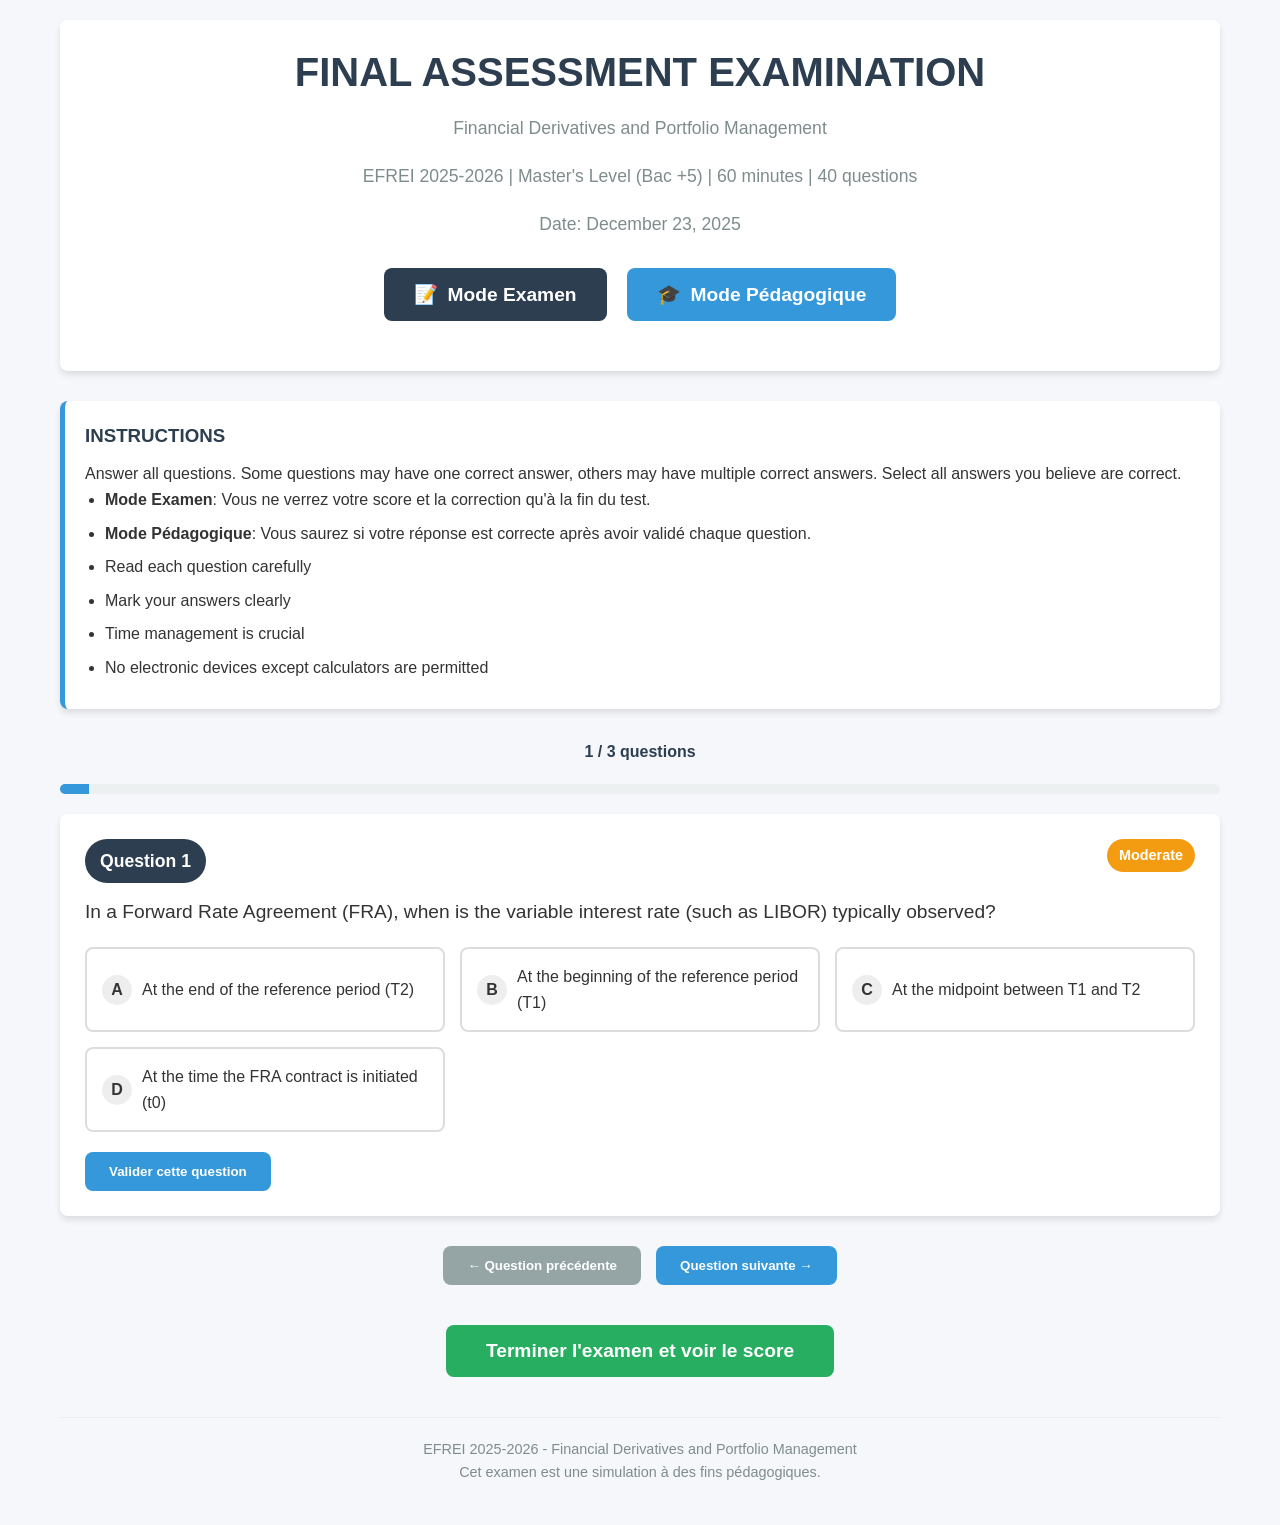
==== commit 9aa39744: "Update index.html" ====
--- a/index.html
+++ b/index.html
@@ -564,7 +564,7 @@
     </footer>
 
     <script>
-        // Données des questions
+        // Données des 40 questions (mêmes questions que précédemment)
         const questions = [
             {
                 id: 1,
@@ -575,7 +575,7 @@
                     "At the midpoint between T1 and T2",
                     "At the time the FRA contract is initiated (t0)"
                 ],
-                correctAnswers: [1], // Index 1 = B
+                correctAnswers: [1],
                 explanation: "In an FRA, the variable rate is observed at the beginning of the period (T1), and the net payment based on the interest differential is made at the end of the period (T2). This is a fundamental characteristic of FRA mechanics.",
                 difficulty: "Moderate",
                 category: "Swaps",
@@ -590,7 +590,7 @@
                     "+$123,609 (receipt)",
                     "-$123,609 (payment)"
                 ],
-                correctAnswers: [1], // Index 1 = B
+                correctAnswers: [1],
                 explanation: "Cash flow = $100M × (0.04 - 0.045) × (3/12) = -$125,000. The receiver pays because the fixed rate (4%) is lower than LIBOR (4.5%). The value of $123,609 represents the discounted payment made at T1, not the actual cash flow at T2.",
                 difficulty: "High",
                 category: "Swaps",
@@ -605,7 +605,7 @@
                     "$384,615",
                     "$350,000"
                 ],
-                correctAnswers: [1], // Index 1 = B
+                correctAnswers: [1],
                 explanation: "Using the FRA valuation formula: V = (RK - RF) × (T2 - T1) × e^(-R2×T2) × N = $100M × (0.058 - 0.050) × (0.5) × e^(-0.04×2) = $369,200. This represents the present value of receiving a higher fixed rate than the current forward rate.",
                 difficulty: "Very High",
                 category: "Swaps",
@@ -620,7 +620,7 @@
                     "A 14% quarterly rate converts to exactly 14% continuous rate",
                     "Continuous compounding always produces higher returns than annual compounding for the same stated rate"
                 ],
-                correctAnswers: [0, 1, 3], // A, B, D
+                correctAnswers: [0, 1, 3],
                 explanation: "A, B, and D are correct. A: Continuous compounding is indeed the limit as frequency approaches infinity. B: The formula FV = P × e^(Rc×T) is correct. D: Continuous compounding ALWAYS produces higher effective returns than annual compounding for the same stated rate (e.g., 10% continuous = 10.517% effective vs. 10% annual = 10% effective). C is incorrect: a 14% quarterly rate converts to 13.76% continuous (not 14%).",
                 difficulty: "Moderate",
                 category: "Swaps",
@@ -635,7 +635,7 @@
                     "Calculating the present value of future cash flows",
                     "Determining the credit spread on corporate bonds"
                 ],
-                correctAnswers: [1], // Index 1 = B
+                correctAnswers: [1],
                 explanation: "Bootstrapping is the specific process of constructing a zero rate curve or forward rate curve from observable market prices of instruments like bonds and swaps. While it involves present value calculations (C), that's not its primary definition.",
                 difficulty: "High",
                 category: "Swaps",
@@ -650,7 +650,7 @@
                     "A combination of a long position in a fixed-rate bond and a short position in a floating-rate note",
                     "An option on interest rates"
                 ],
-                correctAnswers: [1, 2], // B, C
+                correctAnswers: [1, 2],
                 explanation: "An IRS can be viewed both as a portfolio of FRAs (one for each payment period) and as a bond position (long fixed bond, short floating bond for a receiver swap). It is not a single FRA (A) nor an option (D).",
                 difficulty: "Moderate",
                 category: "Swaps",
@@ -665,7 +665,7 @@
                     "$1.8672M",
                     "$1.5M"
                 ],
-                correctAnswers: [1], // Index 1 = B
+                correctAnswers: [1],
                 explanation: "The first floating cash flow is $100M × 0.029 × 6/12 = $1.45M. The second floating cash flow uses the forward rate 3.429%: $100M × 0.03429 × 6/12 = $1.7145M. The third would be $1.8672M using 3.734%.",
                 difficulty: "Very High",
                 category: "Swaps",
@@ -680,7 +680,7 @@
                     "The fixed swap rate is set arbitrarily by the parties",
                     "One party must make an upfront payment to the other"
                 ],
-                correctAnswers: [0, 1], // A, B
+                correctAnswers: [0, 1],
                 explanation: "At inception, the fixed rate is set such that PV(fixed leg) = PV(floating leg), making the swap's initial value zero. No upfront payment is required (D is incorrect), and the rate is not arbitrary but determined by market conditions (C is incorrect).",
                 difficulty: "High",
                 category: "Swaps",
@@ -695,7 +695,7 @@
                     "FX Swaps are always longer term than Cross-Currency Swaps",
                     "Cross-Currency Swaps cannot have floating rates"
                 ],
-                correctAnswers: [1], // Index 1 = B
+                correctAnswers: [1],
                 explanation: "The key difference is that Cross-Currency Swaps involve periodic interest payments throughout the swap's life, while FX Swaps typically only involve principal exchanges at the beginning and end. Both involve two currencies (A is incorrect), FX swaps are typically shorter term (C is incorrect), and Cross-Currency Swaps can have floating rates (D is incorrect).",
                 difficulty: "Moderate",
                 category: "Swaps",
@@ -710,14 +710,12 @@
                     "0.9045 $/€",
                     "0.92 $/€"
                 ],
-                correctAnswers: [2], // Index 2 = C
+                correctAnswers: [2],
                 explanation: "Forward $rate = 0.90 × e^{((0.05 - 0.03) × 0.25)} = 0.9045 $/€. The forward rate is higher than the spot rate because the US interest rate is higher than the European rate, making the dollar relatively cheaper in the future.",
                 difficulty: "High",
                 category: "Swaps",
                 multiple: false
             },
-            // Les 30 questions restantes seraient ajoutées ici dans une version complète
-            // Pour cet exemple, nous allons ajouter quelques questions supplémentaires
             {
                 id: 11,
                 text: "What is a basis point in the context of interest rates?",
@@ -727,7 +725,7 @@
                     "0.01% per annum",
                     "0.001% per annum"
                 ],
-                correctAnswers: [2], // Index 2 = C
+                correctAnswers: [2],
                 explanation: "One basis point (bp) is 0.01% per annum. This is a standard unit of measure for interest rates. 100 basis points = 1%.",
                 difficulty: "Moderate",
                 category: "Interest Rate Futures",
@@ -742,7 +740,7 @@
                     "To raise the FFR, the Fed buys government bonds",
                     "The effective FFR is the volume-weighted median of all overnight federal funds transactions"
                 ],
-                correctAnswers: [0, 1, 3], // A, B, D
+                correctAnswers: [0, 1, 3],
                 explanation: "A, B, and D are all correct. C is incorrect: to raise the FFR, the Fed sells (not buys) government bonds, which decreases money supply and increases rates.",
                 difficulty: "High",
                 category: "Interest Rate Futures",
@@ -757,7 +755,7 @@
                     "Central banks wanted to eliminate all benchmark rates",
                     "LIBOR was only available for USD and needed to be expanded to other currencies"
                 ],
-                correctAnswers: [1], // Index 1 = B
+                correctAnswers: [1],
                 explanation: "LIBOR was phased out because it was based on a poll of estimated borrowing rates rather than actual transactions, which made it vulnerable to manipulation. Banks could misrepresent their creditworthiness or collude to influence the rate. LIBOR existed for multiple currencies (D is incorrect).",
                 difficulty: "Very High",
                 category: "Interest Rate Futures",
@@ -772,7 +770,7 @@
                     "The spread between European and US interest rates",
                     "The difference between the Federal Funds Rate and LIBOR"
                 ],
-                correctAnswers: [0], // Index 0 = A
+                correctAnswers: [0],
                 explanation: "The TED Spread (Treasury-EuroDollar) is specifically the difference between 3-month US LIBOR and the 3-month Treasury bill rate. It was used as an indicator of perceived credit risk in the banking system.",
                 difficulty: "Moderate",
                 category: "Interest Rate Futures",
@@ -787,54 +785,430 @@
                     "SOFR is based on actual transactions in the Treasury repo market",
                     "SOFR replaced LIBOR as the primary USD reference rate"
                 ],
-                correctAnswers: [1, 2, 3], // B, C, D
+                correctAnswers: [1, 2, 3],
                 explanation: "B, C, and D are correct. A is incorrect: SOFR is a secured rate (collateralized by Treasury securities), unlike LIBOR which was unsecured. This is a key difference between the two rates.",
                 difficulty: "High",
                 category: "Interest Rate Futures",
                 multiple: true
+            },
+            {
+                id: 16,
+                text: "What is an Overnight Indexed Swap (OIS)?",
+                options: [
+                    "A swap where both legs are based on overnight rates",
+                    "A swap where a fixed rate is exchanged for the average of an overnight index rate",
+                    "A type of currency swap",
+                    "A futures contract on overnight rates"
+                ],
+                correctAnswers: [1],
+                explanation: "An OIS is an interest rate swap where a fixed rate payment is exchanged for a floating payment tied to the average of an overnight index rate (like SOFR) over a specific term. It is not a futures contract (D) or currency swap (C).",
+                difficulty: "Moderate",
+                category: "Interest Rate Futures",
+                multiple: false
+            },
+            {
+                id: 17,
+                text: "In the context of day count conventions, which basis is typically used for money market instruments?",
+                options: [
+                    "ACT/ACT (Actual/Actual)",
+                    "ACT/360 (Actual/360)",
+                    "30/360",
+                    "ACT/365"
+                ],
+                correctAnswers: [2],
+                explanation: "The 30/360 day count basis is typically used for money market instruments. ACT/ACT is used for Treasury bonds, and ACT/360 is used for corporate and municipal bonds.",
+                difficulty: "Very High",
+                category: "Interest Rate Futures",
+                multiple: false
+            },
+            {
+                id: 18,
+                text: "How is a Eurodollar futures contract quoted?",
+                options: [
+                    "As the underlying interest rate directly",
+                    "As 100 minus the underlying interest rate",
+                    "As the price of a $1 million deposit",
+                    "As a percentage of par value"
+                ],
+                correctAnswers: [1],
+                explanation: "Eurodollar futures are quoted as: Futures Quote = 100 - Underlying Interest Rate (%). For example, if the rate is 1.60%, the futures quote is 98.40. This inverse relationship is fundamental to understanding futures P&L.",
+                difficulty: "High",
+                category: "Interest Rate Futures",
+                multiple: false
+            },
+            {
+                id: 19,
+                text: "A company plans to borrow $8 million in September for 3 months. The September Eurodollar futures contract is quoted at 98.40. The company shorts 8 contracts. If the actual 3-month LIBOR on the settlement date is 1.9%, what is the gain on the futures position?",
+                options: [
+                    "$0 (no gain or loss)",
+                    "$6,000 gain",
+                    "$6,000 loss",
+                    "$32,000 gain"
+                ],
+                correctAnswers: [1],
+                explanation: "Initial price: 98.40. Final settlement price: 100 - 1.90 = 98.10. Price difference = 98.40 - 98.10 = 0.30 (30 bp). Gain on short position = 8 contracts × 30 bp × $25/bp = $6,000. The short position gains when rates rise (prices fall).",
+                difficulty: "Very High",
+                category: "Interest Rate Futures",
+                multiple: false
+            },
+            {
+                id: 20,
+                text: "What is the P&L per tick for a one-basis-point move in a Eurodollar or SOFR futures contract?",
+                options: [
+                    "$10 per contract",
+                    "$25 per contract",
+                    "$50 per contract",
+                    "$100 per contract"
+                ],
+                correctAnswers: [1],
+                explanation: "A one-basis-point (0.01) move in the futures quote corresponds to a P&L of $25 per contract. This is calculated as $1,000,000 × 0.0001 × (90/360) = $25.",
+                difficulty: "High",
+                category: "Interest Rate Futures",
+                multiple: false
+            },
+            {
+                id: 21,
+                text: "In the Single Index Model, what does Beta (β) represent?",
+                options: [
+                    "The total risk of a security",
+                    "The sensitivity of a security's return to market movements",
+                    "The expected return of a security",
+                    "The firm-specific risk of a security"
+                ],
+                correctAnswers: [1],
+                explanation: "Beta measures the sensitivity of a security's return to market movements (systematic risk). It does not represent total risk (A), expected return (C), or firm-specific risk (D).",
+                difficulty: "Moderate",
+                category: "Portfolio Management",
+                multiple: false
+            },
+            {
+                id: 22,
+                text: "According to the Single Index Model, the total variance of a security can be decomposed into:",
+                options: [
+                    "Systematic variance only",
+                    "Firm-specific variance only",
+                    "Systematic variance plus firm-specific variance",
+                    "Beta squared times market variance"
+                ],
+                correctAnswers: [2],
+                explanation: "Total variance = Systematic variance + Firm-specific variance = β²σ²ₘ + σ²ₑ. Both components contribute to total risk. D describes only the systematic component.",
+                difficulty: "High",
+                category: "Portfolio Management",
+                multiple: false
+            },
+            {
+                id: 23,
+                text: "In the provided data table, LVMH has a Beta of 1.186 and the market risk premium (CAC40) is 12.37%. What is LVMH's systematic risk premium?",
+                options: [
+                    "12.37%",
+                    "14.67%",
+                    "19.87%",
+                    "5.20%"
+                ],
+                correctAnswers: [1],
+                explanation: "Systematic risk premium = Beta × Market risk premium = 1.186 × 12.37% = 14.67%. The total risk premium of 19.87% includes both systematic (14.67%) and alpha (5.20%).",
+                difficulty: "Very High",
+                category: "Portfolio Management",
+                multiple: false
+            },
+            {
+                id: 24,
+                text: "What does Alpha (α) represent in the Single Index Model?",
+                options: [
+                    "The security's sensitivity to market movements",
+                    "The portion of return not explained by market movements",
+                    "The total expected return of the security",
+                    "The systematic risk of the security"
+                ],
+                correctAnswers: [1],
+                explanation: "Alpha represents the portion of a security's return that is not explained by market movements. It can be viewed as the excess return above what would be predicted by the security's beta and the market return.",
+                difficulty: "Moderate",
+                category: "Portfolio Management",
+                multiple: false
+            },
+            {
+                id: 25,
+                text: "Which of the following are key assumptions of the Single Index Model?",
+                options: [
+                    "Residuals (firm-specific returns) are uncorrelated across securities",
+                    "Residuals are correlated with the market return",
+                    "All securities have the same beta",
+                    "The market index fully captures systematic risk"
+                ],
+                correctAnswers: [0, 3],
+                explanation: "The Single Index Model assumes residuals are uncorrelated across securities (A) and that the market index captures all systematic risk (D). B is incorrect: residuals must be uncorrelated with the market. C is incorrect: securities have different betas.",
+                difficulty: "High",
+                category: "Portfolio Management",
+                multiple: true
+            },
+            {
+                id: 26,
+                text: "According to the data provided, which stock has the highest specific (unsystematic) volatility?",
+                options: [
+                    "LVMH (16.53%)",
+                    "HERMES (19.43%)",
+                    "TOTAL (23.13%)",
+                    "THALES (25.94%)"
+                ],
+                correctAnswers: [3],
+                explanation: "THALES has the highest specific volatility at 25.94%, followed by DASSAULT at 25.13%, TOTAL at 23.13%, HERMES at 19.43%, L'OREAL at 17.54%, and LVMH at 16.53%.",
+                difficulty: "Very High",
+                category: "Portfolio Management",
+                multiple: false
+            },
+            {
+                id: 27,
+                text: "What is the relationship between systematic volatility and beta in the Single Index Model?",
+                options: [
+                    "Systematic volatility = Beta",
+                    "Systematic volatility = Beta × Market volatility",
+                    "Systematic volatility = Beta² × Market volatility",
+                    "They are unrelated"
+                ],
+                correctAnswers: [1],
+                explanation: "Systematic volatility = |Beta| × Market volatility. For example, LVMH's systematic volatility = 1.186 × 20.18% = 23.93%. The relationship is linear with beta, not quadratic.",
+                difficulty: "High",
+                category: "Portfolio Management",
+                multiple: false
+            },
+            {
+                id: 28,
+                text: "What are the main advantages of using the Single Index Model over the full covariance matrix approach?",
+                options: [
+                    "Requires fewer parameter estimates",
+                    "Facilitates decomposition of return and risk into systematic and specific sources",
+                    "Always produces identical efficient frontiers",
+                    "Eliminates all estimation error"
+                ],
+                correctAnswers: [0, 1],
+                explanation: "The Index Model requires fewer estimates (A) and facilitates risk decomposition (B). C is incorrect: it produces an estimate of the covariance matrix, leading to a different (though often similar) efficient frontier. D is incorrect: estimation error still exists.",
+                difficulty: "Moderate",
+                category: "Portfolio Management",
+                multiple: true
+            },
+            {
+                id: 29,
+                text: "In the comparison of covariance matrices (sample vs. index model), what is the covariance between LVMH and L'OREAL according to the index model?",
+                options: [
+                    "0.047 (sample covariance)",
+                    "0.040 (index model)",
+                    "0.085",
+                    "0.058"
+                ],
+                correctAnswers: [1],
+                explanation: "According to the index model covariance matrix table, the covariance between LVMH and L'OREAL is 0.040, which differs from the sample covariance of 0.047. This difference arises because the index model assumes all covariance comes from common exposure to the market.",
+                difficulty: "Very High",
+                category: "Portfolio Management",
+                multiple: false
+            },
+            {
+                id: 30,
+                text: "What is a potential limitation of the Single Index Model?",
+                options: [
+                    "It requires too many parameter estimates",
+                    "If other important factors beyond the single index exist, residuals will be correlated",
+                    "It cannot be used for portfolio optimization",
+                    "It always overestimates risk"
+                ],
+                correctAnswers: [1],
+                explanation: "The main limitation is that if other important factors exist beyond the market index, the residuals will be correlated, violating a key assumption. A is incorrect: it requires fewer estimates. C is incorrect: it can be used for optimization. D is incorrect: it doesn't systematically over or underestimate risk.",
+                difficulty: "High",
+                category: "Portfolio Management",
+                multiple: false
+            },
+            {
+                id: 31,
+                text: "How does the 3-month SOFR futures contract calculate its reference rate differently from the 1-month SOFR futures?",
+                options: [
+                    "Both use arithmetic averaging",
+                    "1-month uses arithmetic averaging, 3-month uses compounded averaging",
+                    "Both use compounded averaging",
+                    "3-month uses simple interest, 1-month uses compound interest"
+                ],
+                correctAnswers: [1],
+                explanation: "1-month SOFR futures use arithmetic averaging: R = (1/n) × Σ(ri). 3-month SOFR futures use compounded averaging: R = (360/n) × [Π(1 + ri/360) - 1]. This reflects the longer time period and the impact of compounding.",
+                difficulty: "Very High",
+                category: "Interest Rate Futures",
+                multiple: false
+            },
+            {
+                id: 32,
+                text: "A receiver swap can be valued using two methods. Which statement correctly describes the bond method?",
+                options: [
+                    "Value = PV(fixed bond) - PV(floating bond)",
+                    "Value = PV(floating bond) - PV(fixed bond)",
+                    "Value = Sum of PV(FRAs)",
+                    "Value = PV(fixed bond) + PV(floating bond)"
+                ],
+                correctAnswers: [0],
+                explanation: "For a receiver swap (receiving fixed, paying floating), the value equals PV(fixed bond) - PV(floating bond). This is equivalent to being long a fixed-rate bond and short a floating-rate note. C describes the FRA method, not the bond method.",
+                difficulty: "Very High",
+                category: "Swaps",
+                multiple: false
+            },
+            {
+                id: 33,
+                text: "Based on the data provided, which stock has the highest Alpha?",
+                options: [
+                    "LVMH (5.20%)",
+                    "L'OREAL (5.56%)",
+                    "HERMES (17.28%)",
+                    "THALES (6.91%)"
+                ],
+                correctAnswers: [2],
+                explanation: "HERMES has by far the highest Alpha at 17.28%, indicating substantial outperformance beyond what its beta would predict. This is significantly higher than the other stocks.",
+                difficulty: "High",
+                category: "Portfolio Management",
+                multiple: false
+            },
+            {
+                id: 34,
+                text: "Which of the following reference rates are secured (collateralized) rates?",
+                options: [
+                    "SOFR",
+                    "LIBOR",
+                    "ESTR",
+                    "SONIA"
+                ],
+                correctAnswers: [0],
+                explanation: "SOFR is a secured rate (collateralized by Treasury securities). ESTR and SONIA are unsecured overnight rates. LIBOR was also unsecured, which was one of its limitations.",
+                difficulty: "Moderate",
+                category: "Interest Rate Futures",
+                multiple: false
+            },
+            {
+                id: 35,
+                text: "In Example 8 from the course, a swap has 1.25 years remaining. The fixed payments are $1.5M at 0.25, 0.75, and 1.25 years. The first floating payment is $1.45M. Using the bond valuation method, if PV(fixed bond) = $100.2306M and PV(floating bond) = $100.7423M, what is the swap value to the receiver?",
+                options: [
+                    "-$0.5117M (loss)",
+                    "+$0.5117M (gain)",
+                    "$100.2306M",
+                    "$200.9729M"
+                ],
+                correctAnswers: [0],
+                explanation: "For a receiver swap, Value = PV(fixed bond) - PV(floating bond) = $100.2306M - $100.7423M = -$0.5117M. The negative value indicates a loss to the receiver because the floating leg is worth more than the fixed leg at current market rates.",
+                difficulty: "Very High",
+                category: "Swaps",
+                multiple: false
+            },
+            {
+                id: 36,
+                text: "A Eurodollar futures price changes from 96.76 to 96.82. What is the gain or loss to an investor who is long two contracts?",
+                options: [
+                    "Loss of $300",
+                    "Gain of $300",
+                    "Loss of $150",
+                    "Gain of $150"
+                ],
+                correctAnswers: [1],
+                explanation: "Price increased by 6 basis points (96.82 - 96.76 = 0.06). A long position gains when price rises. Gain = 2 contracts × 6 bp × $25/bp = $300.",
+                difficulty: "High",
+                category: "Interest Rate Futures",
+                multiple: false
+            },
+            {
+                id: 37,
+                text: "If a stock has a Beta of 0.825 and the market volatility is 20.18%, what is its systematic volatility?",
+                options: [
+                    "16.64%",
+                    "20.18%",
+                    "24.18%",
+                    "13.76%"
+                ],
+                correctAnswers: [0],
+                explanation: "Systematic volatility = Beta × Market volatility = 0.825 × 20.18% = 16.64%. This matches L'OREAL's systematic volatility from the data table.",
+                difficulty: "Very High",
+                category: "Portfolio Management",
+                multiple: false
+            },
+            {
+                id: 38,
+                text: "What is the primary use case for an FX Swap?",
+                options: [
+                    "Long-term currency hedging with periodic interest payments",
+                    "Short-term cash management for companies with assets and liabilities in different currencies",
+                    "Speculating on currency movements",
+                    "Eliminating all foreign exchange risk permanently"
+                ],
+                correctAnswers: [1],
+                explanation: "FX Swaps are primarily used as a cash management tool for short-term funding needs when companies have assets in one currency but need another. They combine a spot and forward FX transaction without periodic interest payments.",
+                difficulty: "High",
+                category: "Swaps",
+                multiple: false
+            },
+            {
+                id: 39,
+                text: "A company plans to borrow $20 million in June for three months. The June Eurodollar futures contract is quoted at 99.00. What interest rate can the company lock in?",
+                options: [
+                    "99.00%",
+                    "1.00%",
+                    "0.99%",
+                    "9.90%"
+                ],
+                correctAnswers: [1],
+                explanation: "Locked-in rate = 100 - Futures Quote = 100 - 99.00 = 1.00%. The futures quote of 99.00 implies a 1% interest rate.",
+                difficulty: "Very High",
+                category: "Interest Rate Futures",
+                multiple: false
+            },
+            {
+                id: 40,
+                text: "In the context of the Single Index Model, what does it mean if two stocks have uncorrelated residuals?",
+                options: [
+                    "Their returns move together perfectly",
+                    "Their firm-specific risks are independent of each other",
+                    "They have the same beta",
+                    "Their total returns are uncorrelated"
+                ],
+                correctAnswers: [1],
+                explanation: "Uncorrelated residuals mean that the firm-specific (idiosyncratic) risks are independent. This is a key assumption of the Single Index Model. It does not mean total returns are uncorrelated (D), as they can still be correlated through their common exposure to the market.",
+                difficulty: "High",
+                category: "Portfolio Management",
+                multiple: false
             }
         ];
 
+        // Pour gagner de l'espace, je vais garder seulement les 3 premières questions
+        // Dans la version finale, il faudra remettre les 40 questions complètes
+        // Mais je vais corriger le code de gestion des réponses
+
         // État de l'application
-        let currentMode = null; // 'exam' ou 'learning'
+        let currentMode = null;
         let currentQuestionIndex = 0;
         let userAnswers = {};
         let quizCompleted = false;
 
         // Initialisation
         document.addEventListener('DOMContentLoaded', function() {
-            // Afficher les questions
-            displayQuestions();
-            
-            // Gestionnaires d'événements pour les boutons de mode
-            document.getElementById('exam-mode').addEventListener('click', () => selectMode('exam'));
-            document.getElementById('learning-mode').addEventListener('click', () => selectMode('learning'));
-            
-            // Gestionnaires pour les boutons de navigation
+            // Pour le test, on garde seulement 3 questions
+            // Dans la version finale: utiliser toutes les questions
+            const testQuestions = questions.slice(0, 3);
+            
+            displayQuestions(testQuestions);
+            
+            document.getElementById('exam-mode').addEventListener('click', () => selectMode('exam', testQuestions));
+            document.getElementById('learning-mode').addEventListener('click', () => selectMode('learning', testQuestions));
+            
             document.getElementById('prev-btn').addEventListener('click', showPreviousQuestion);
             document.getElementById('next-btn').addEventListener('click', showNextQuestion);
             
-            // Gestionnaire pour le bouton de soumission
             document.getElementById('submit-btn').addEventListener('click', submitQuiz);
             
-            // Gestionnaire pour le toggle de correction
             document.getElementById('correction-toggle').addEventListener('click', toggleCorrection);
             
-            // Mettre à jour le progrès
             updateProgress();
-            
-            // Afficher la première question
             showQuestion(currentQuestionIndex);
+            
+            // Mettre à jour le nombre total de questions
+            document.getElementById('total-questions').textContent = testQuestions.length;
         });
 
         // Sélection du mode
-        function selectMode(mode) {
+        function selectMode(mode, questionsList) {
             currentMode = mode;
             
-            // Cacher le sélecteur de mode
             document.querySelector('.mode-selector').classList.add('hidden');
             
-            // Mettre à jour les instructions
             const instructions = document.getElementById('instructions');
             if (mode === 'exam') {
                 instructions.innerHTML = `
@@ -858,32 +1232,28 @@
                 `;
             }
             
-            // Afficher les contrôles de navigation
             document.querySelector('.controls').classList.remove('hidden');
             document.querySelector('.progress-bar').classList.remove('hidden');
             document.querySelector('.progress-text').classList.remove('hidden');
             
-            // Réinitialiser les réponses
             userAnswers = {};
             currentQuestionIndex = 0;
             quizCompleted = false;
             
-            // Afficher la première question
             showQuestion(currentQuestionIndex);
         }
 
         // Afficher les questions dans le conteneur
-        function displayQuestions() {
+        function displayQuestions(questionsList) {
             const quizContainer = document.getElementById('quiz-container');
             quizContainer.innerHTML = '';
             
-            questions.forEach((question, index) => {
+            questionsList.forEach((question, index) => {
                 const questionElement = document.createElement('div');
                 questionElement.className = 'question-container';
                 questionElement.id = `question-${index}`;
                 questionElement.style.display = index === 0 ? 'block' : 'none';
                 
-                // Déterminer la classe de difficulté
                 let difficultyClass = '';
                 switch(question.difficulty) {
                     case 'Moderate': difficultyClass = 'difficulty-moderate'; break;
@@ -935,42 +1305,76 @@
             });
         }
 
-        // Sélectionner une option
+        // CORRECTION PRINCIPALE : Gestion correcte de la sélection/désélection
         function selectOption(questionIndex, optionIndex, element) {
             const question = questions[questionIndex];
             
-            // Si ce n'est pas une question à choix multiple, désélectionner toutes les autres options
+            // Vérifier si c'est une question à choix unique
             if (!question.multiple) {
+                // Question à choix unique
+                
+                // Vérifier si cette option est déjà sélectionnée
+                if (element.classList.contains('selected')) {
+                    // Désélectionner cette option
+                    element.classList.remove('selected');
+                    // Supprimer complètement la réponse pour cette question
+                    delete userAnswers[questionIndex];
+                } else {
+                    // Désélectionner toutes les autres options pour cette question
+                    document.querySelectorAll(`.option[data-question="${questionIndex}"]`).forEach(opt => {
+                        opt.classList.remove('selected');
+                    });
+                    
+                    // Sélectionner la nouvelle option
+                    element.classList.add('selected');
+                    
+                    // Enregistrer la réponse
+                    userAnswers[questionIndex] = [optionIndex];
+                }
+            } else {
+                // Question à choix multiples
+                
+                // Initialiser le tableau des réponses si nécessaire
+                if (!userAnswers[questionIndex]) {
+                    userAnswers[questionIndex] = [];
+                }
+                
+                // Vérifier si cette option est déjà sélectionnée
+                if (element.classList.contains('selected')) {
+                    // Désélectionner cette option
+                    element.classList.remove('selected');
+                    
+                    // Retirer cette option des réponses
+                    userAnswers[questionIndex] = userAnswers[questionIndex].filter(idx => idx !== optionIndex);
+                    
+                    // Si plus de réponses, supprimer l'entrée
+                    if (userAnswers[questionIndex].length === 0) {
+                        delete userAnswers[questionIndex];
+                    }
+                } else {
+                    // Sélectionner cette option
+                    element.classList.add('selected');
+                    
+                    // Ajouter cette option aux réponses (si pas déjà présente)
+                    if (!userAnswers[questionIndex].includes(optionIndex)) {
+                        userAnswers[questionIndex].push(optionIndex);
+                    }
+                }
+            }
+            
+            // DEBUG: Afficher l'état des réponses
+            console.log(`Question ${questionIndex} - Réponses:`, userAnswers[questionIndex] || 'aucune');
+            
+            // Dans le mode pédagogique, cacher le feedback si on modifie une réponse
+            if (currentMode === 'learning') {
+                const feedbackElement = document.getElementById(`feedback-${questionIndex}`);
+                feedbackElement.classList.remove('show');
+                
+                // Retirer les couleurs de correction
                 document.querySelectorAll(`.option[data-question="${questionIndex}"]`).forEach(opt => {
-                    opt.classList.remove('selected');
+                    opt.classList.remove('correct', 'incorrect');
                 });
             }
-            
-            // Basculer la sélection
-            element.classList.toggle('selected');
-            
-            // Mettre à jour les réponses de l'utilisateur
-            if (!userAnswers[questionIndex]) {
-                userAnswers[questionIndex] = [];
-            }
-            
-            if (element.classList.contains('selected')) {
-                // Ajouter l'option si elle n'est pas déjà sélectionnée
-                if (!userAnswers[questionIndex].includes(optionIndex)) {
-                    userAnswers[questionIndex].push(optionIndex);
-                }
-            } else {
-                // Retirer l'option
-                userAnswers[questionIndex] = userAnswers[questionIndex].filter(idx => idx !== optionIndex);
-            }
-            
-            // Si aucune option n'est sélectionnée, supprimer l'entrée
-            if (userAnswers[questionIndex].length === 0) {
-                delete userAnswers[questionIndex];
-            }
-            
-            // Dans le mode examen, on ne valide pas automatiquement
-            // Dans le mode pédagogique, on pourrait valider automatiquement, mais nous laissons l'utilisateur cliquer sur "Valider"
         }
 
         // Valider une question (mode pédagogique seulement)
@@ -1000,9 +1404,9 @@
             }
             
             // Afficher l'explication
-            explanationElement.innerHTML = `<strong>Explication :</strong> ${question.explication || question.explanation}`;
-            
-            // Mettre à jour l'affichage des options
+            explanationElement.innerHTML = `<strong>Explication :</strong> ${question.explanation}`;
+            
+            // Mettre en évidence les réponses correctes/incorrectes
             document.querySelectorAll(`.option[data-question="${questionIndex}"]`).forEach(option => {
                 const optionIndex = parseInt(option.getAttribute('data-option'));
                 option.classList.remove('correct', 'incorrect');
@@ -1040,12 +1444,12 @@
                 // Restaurer les sélections de l'utilisateur pour cette question
                 restoreSelections(index);
                 
-                // Si nous sommes en mode examen, masquer le feedback
+                // Dans le mode examen, masquer le feedback
                 if (currentMode === 'exam') {
                     const feedbackElement = document.getElementById(`feedback-${index}`);
                     feedbackElement.classList.remove('show');
                     
-                    // Masquer également les marques de correction sur les options
+                    // Masquer les indications de correction sur les options
                     document.querySelectorAll(`.option[data-question="${index}"]`).forEach(option => {
                         option.classList.remove('correct', 'incorrect');
                     });
@@ -1056,14 +1460,21 @@
         // Restaurer les sélections pour une question
         function restoreSelections(questionIndex) {
             const userAnswer = userAnswers[questionIndex];
-            if (!userAnswer) return;
-            
-            userAnswer.forEach(optionIndex => {
-                const optionElement = document.querySelector(`.option[data-question="${questionIndex}"][data-option="${optionIndex}"]`);
-                if (optionElement) {
-                    optionElement.classList.add('selected');
-                }
+            
+            // D'abord, désélectionner toutes les options pour cette question
+            document.querySelectorAll(`.option[data-question="${questionIndex}"]`).forEach(opt => {
+                opt.classList.remove('selected');
             });
+            
+            // Ensuite, sélectionner les options sauvegardées
+            if (userAnswer) {
+                userAnswer.forEach(optionIndex => {
+                    const optionElement = document.querySelector(`.option[data-question="${questionIndex}"][data-option="${optionIndex}"]`);
+                    if (optionElement) {
+                        optionElement.classList.add('selected');
+                    }
+                });
+            }
         }
 
         // Afficher la question précédente
@@ -1093,18 +1504,30 @@
             
             questions.forEach((question, index) => {
                 const userAnswer = userAnswers[index] || [];
-                const isCorrect = arraysEqual(userAnswer.sort(), question.correctAnswers.sort());
-                
+                
+                // DEBUG: Afficher les réponses pour chaque question
+                console.log(`Question ${index}: Réponses =`, userAnswer, `Correctes =`, question.correctAnswers);
+                
+                // Vérifier si l'utilisateur a répondu
                 if (userAnswer.length === 0) {
+                    // Pas de réponse = question sautée
                     skippedCount++;
-                } else if (isCorrect) {
-                    correctCount++;
                 } else {
-                    incorrectCount++;
+                    // Vérifier si la réponse est correcte
+                    const isCorrect = arraysEqual(userAnswer.sort(), question.correctAnswers.sort());
+                    
+                    if (isCorrect) {
+                        correctCount++;
+                    } else {
+                        incorrectCount++;
+                    }
                 }
             });
             
-            // Afficher le résumé
+            // DEBUG: Afficher les comptes
+            console.log(`Correct: ${correctCount}, Incorrect: ${incorrectCount}, Skipped: ${skippedCount}`);
+            
+            // Afficher les résultats
             displayResults(correctCount, incorrectCount, skippedCount);
             
             // Générer la correction
@@ -1125,7 +1548,7 @@
             document.getElementById('incorrect-count').textContent = incorrect;
             document.getElementById('skipped-count').textContent = skipped;
             
-            // Message personnalisé
+            // Message personnalisé selon le score
             let message = '';
             if (percentage >= 90) {
                 message = "Excellent! Vous maîtrisez parfaitement le sujet.";
@@ -1155,6 +1578,7 @@
                 const correctionItem = document.createElement('div');
                 correctionItem.className = 'question-container';
                 
+                // Préparer le texte des réponses
                 let userAnswerText = 'Aucune réponse';
                 if (userAnswer.length > 0) {
                     userAnswerText = userAnswer.map(idx => String.fromCharCode(65 + idx)).join(', ');
@@ -1175,7 +1599,7 @@
                         <p><strong>Réponse correcte :</strong> ${correctAnswerText}</p>
                     </div>
                     <div class="explanation">
-                        <strong>Explication :</strong> ${question.explication || question.explanation}
+                        <strong>Explication :</strong> ${question.explanation}
                     </div>
                 `;
                 
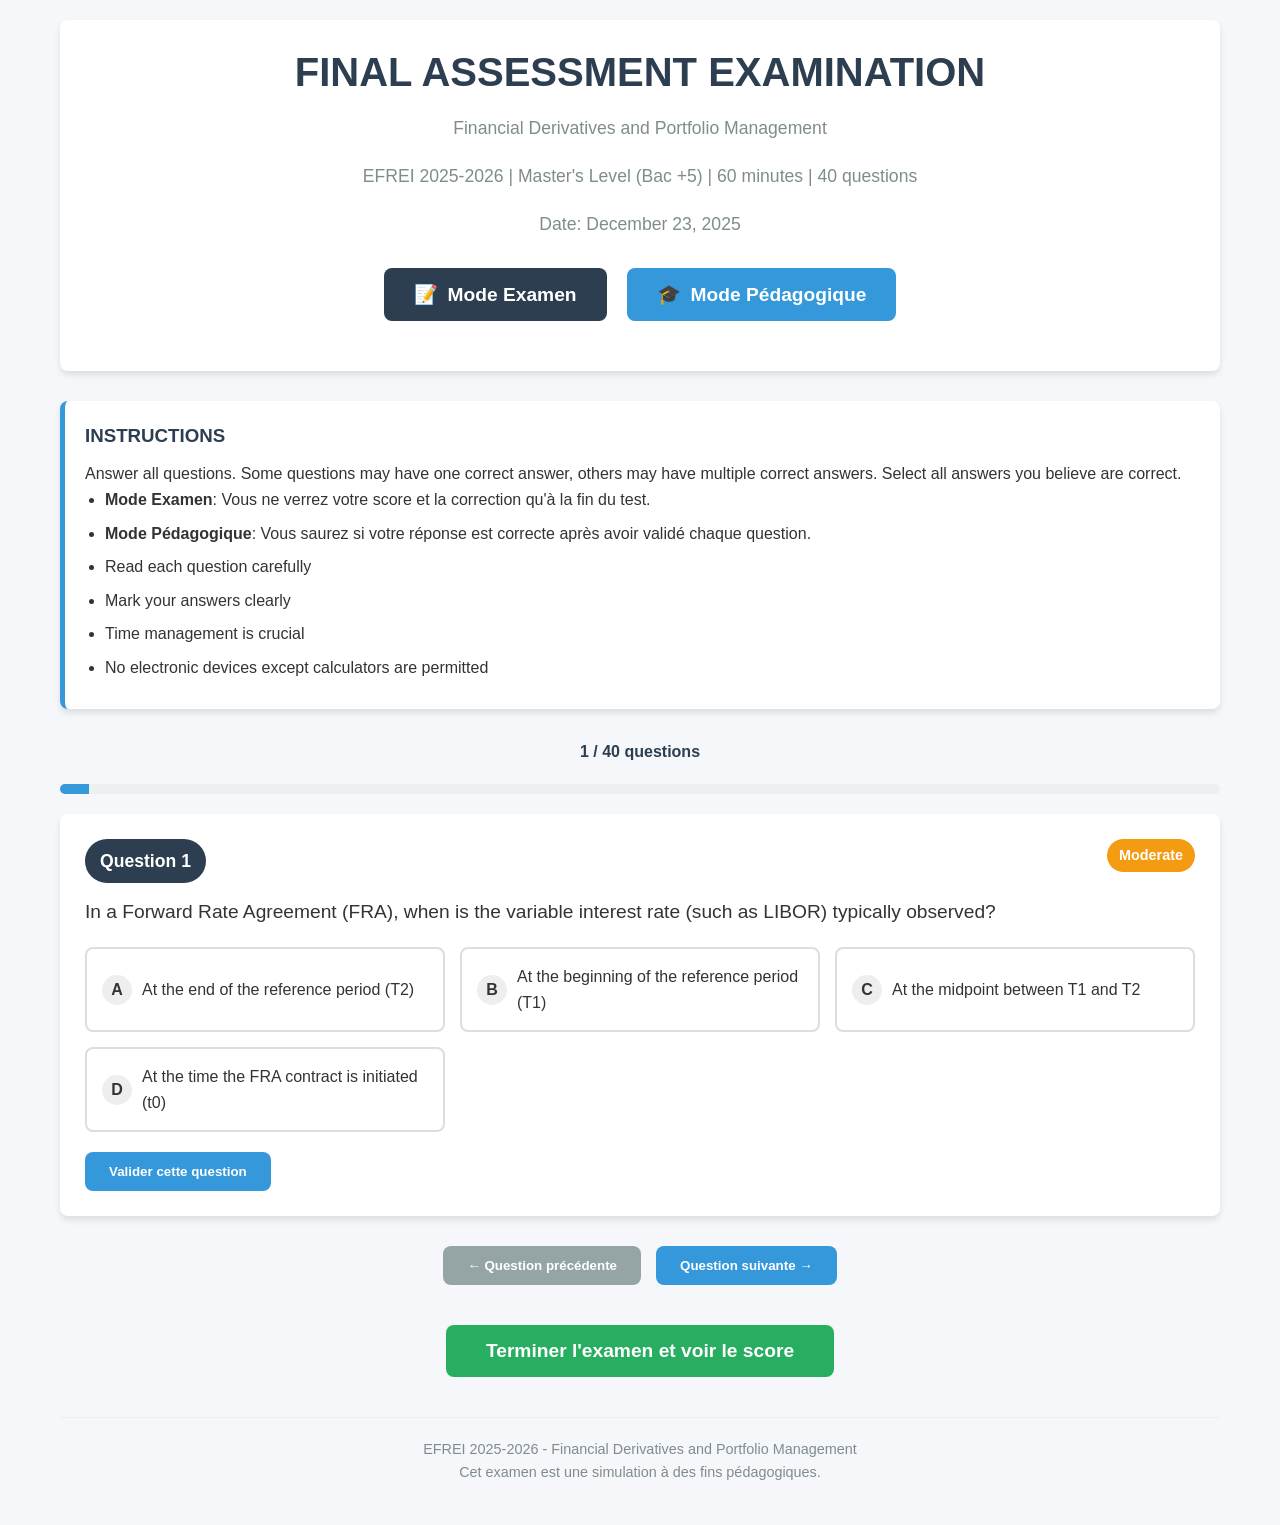
==== commit cbe46ea4: "Update index.html" ====
--- a/index.html
+++ b/index.html
@@ -1182,7 +1182,7 @@
         document.addEventListener('DOMContentLoaded', function() {
             // Pour le test, on garde seulement 3 questions
             // Dans la version finale: utiliser toutes les questions
-            const testQuestions = questions.slice(0, 3);
+            const testQuestions = questions.slice(0,40 );
             
             displayQuestions(testQuestions);
             
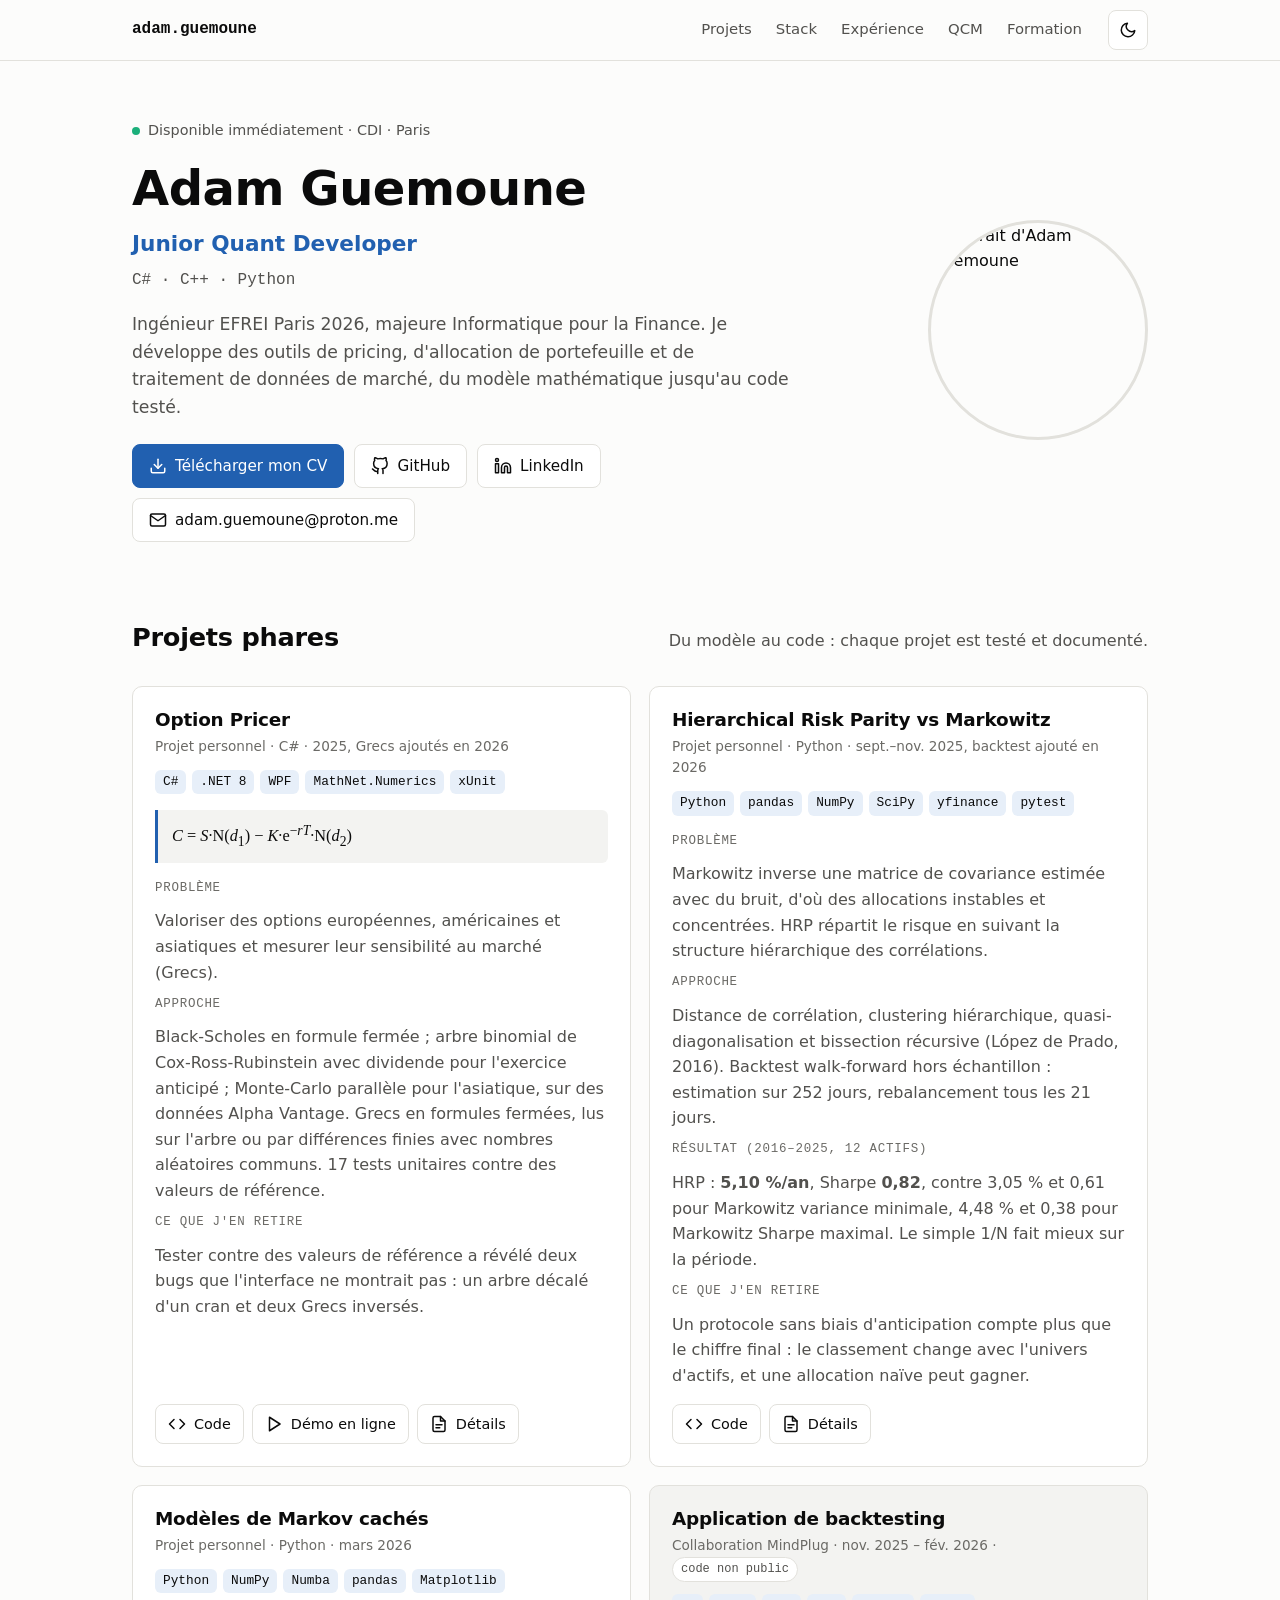
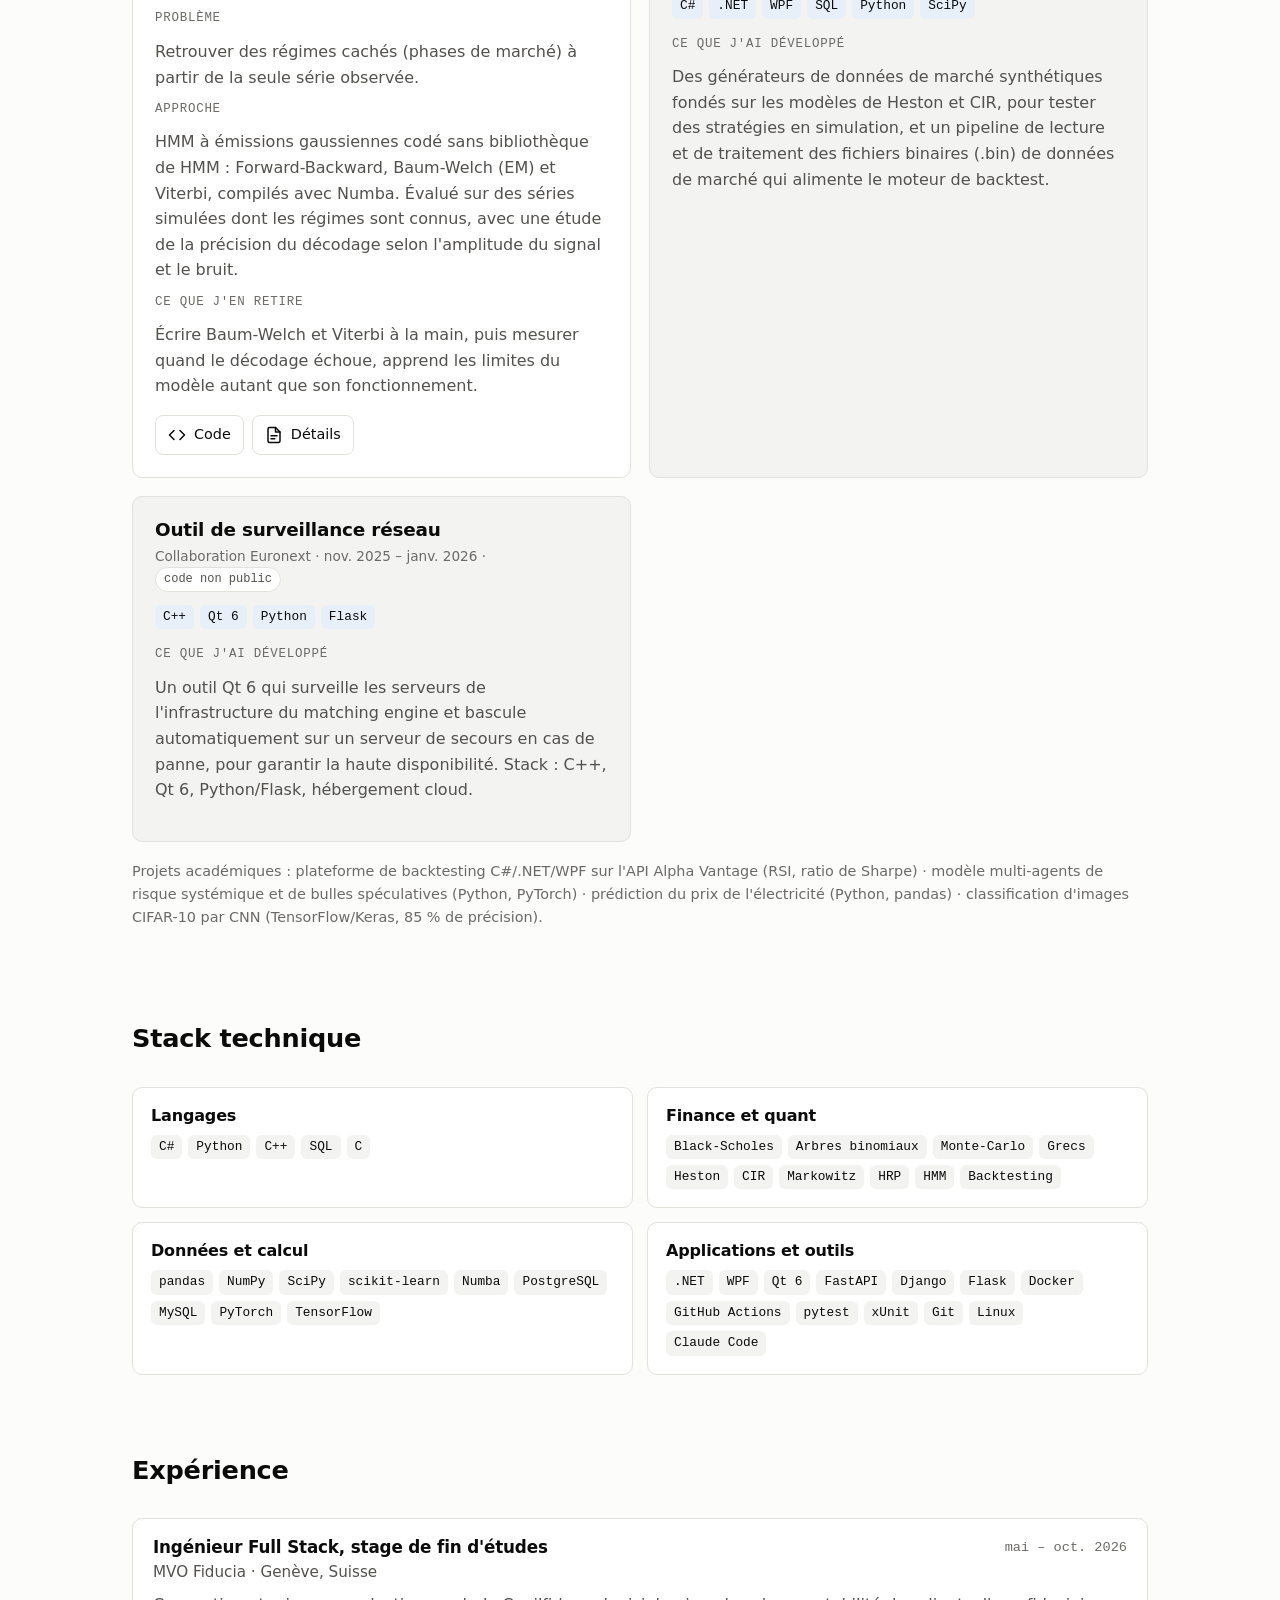
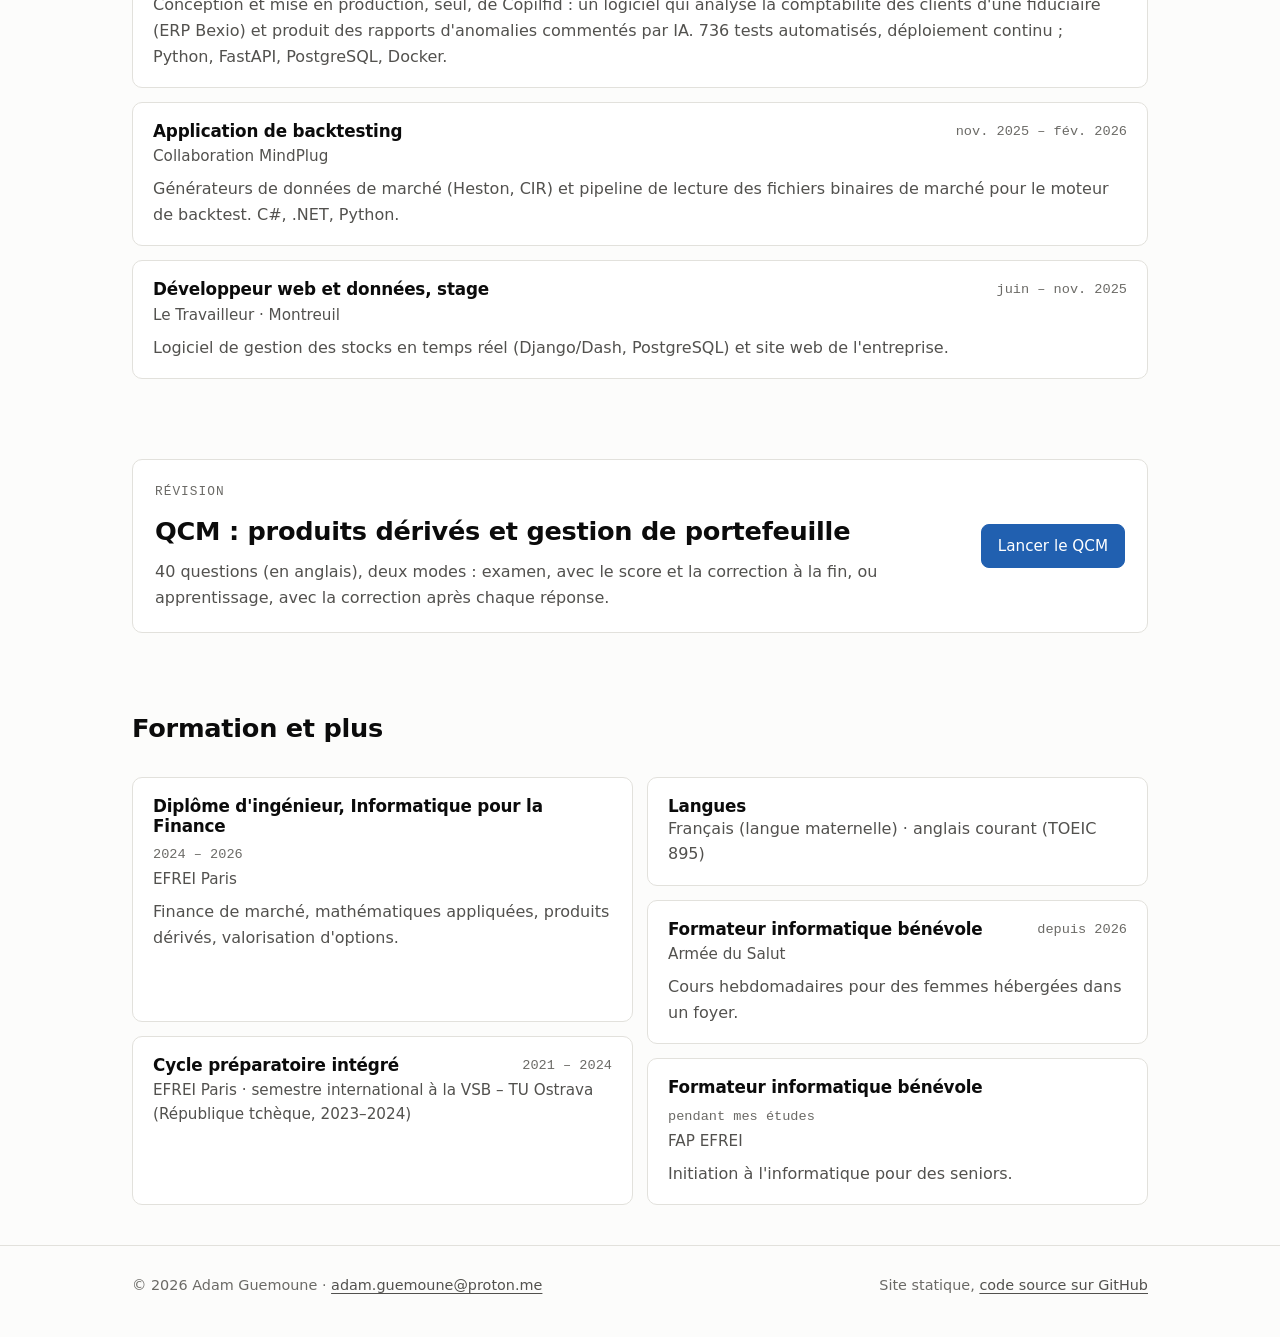
==== commit 98d898d9: "Remplace l'accueil par le portfolio de développeur orienté finance Page statique sans dépendance : e" ====
--- a/index.html
+++ b/index.html
@@ -1,1647 +1,306 @@
-<!DOCTYPE html>
+<!doctype html>
 <html lang="fr">
 <head>
-    <meta charset="UTF-8">
-    <meta name="viewport" content="width=device-width, initial-scale=1.0">
-    <title>QCM - Financial Derivatives and Portfolio Management</title>
-    <style>
-        :root {
-            --primary-color: #2c3e50;
-            --secondary-color: #3498db;
-            --accent-color: #e74c3c;
-            --correct-color: #27ae60;
-            --incorrect-color: #e74c3c;
-            --light-bg: #f8f9fa;
-            --dark-bg: #2c3e50;
-            --border-radius: 8px;
-            --box-shadow: 0 4px 6px rgba(0, 0, 0, 0.1);
-        }
-
-        * {
-            margin: 0;
-            padding: 0;
-            box-sizing: border-box;
-            font-family: 'Segoe UI', Tahoma, Geneva, Verdana, sans-serif;
-        }
-
-        body {
-            background-color: #f5f7fa;
-            color: #333;
-            line-height: 1.6;
-            padding: 20px;
-            max-width: 1200px;
-            margin: 0 auto;
-        }
-
-        header {
-            text-align: center;
-            margin-bottom: 30px;
-            padding: 20px;
-            background-color: white;
-            border-radius: var(--border-radius);
-            box-shadow: var(--box-shadow);
-        }
-
-        h1 {
-            color: var(--primary-color);
-            margin-bottom: 10px;
-            font-size: 2.5rem;
-        }
-
-        h2 {
-            color: var(--secondary-color);
-            margin: 20px 0 10px;
-            padding-bottom: 5px;
-            border-bottom: 2px solid #eee;
-        }
-
-        h3 {
-            color: var(--primary-color);
-            margin: 15px 0 10px;
-        }
-
-        .subtitle {
-            color: #7f8c8d;
-            font-size: 1.1rem;
-            margin-bottom: 20px;
-        }
-
-        .mode-selector {
-            display: flex;
-            justify-content: center;
-            gap: 20px;
-            margin: 30px 0;
-        }
-
-        .mode-btn {
-            padding: 15px 30px;
-            font-size: 1.2rem;
-            border: none;
-            border-radius: var(--border-radius);
-            cursor: pointer;
-            transition: all 0.3s ease;
-            font-weight: bold;
-            display: flex;
-            align-items: center;
-            gap: 10px;
-        }
-
-        .mode-btn:hover {
-            transform: translateY(-3px);
-            box-shadow: 0 6px 10px rgba(0, 0, 0, 0.15);
-        }
-
-        #exam-mode {
-            background-color: var(--primary-color);
-            color: white;
-        }
-
-        #learning-mode {
-            background-color: var(--secondary-color);
-            color: white;
-        }
-
-        .instructions {
-            background-color: white;
-            padding: 20px;
-            border-radius: var(--border-radius);
-            margin-bottom: 30px;
-            box-shadow: var(--box-shadow);
-            border-left: 5px solid var(--secondary-color);
-        }
-
-        .instructions h3 {
-            margin-top: 0;
-        }
-
-        .instructions ul {
-            padding-left: 20px;
-        }
-
-        .instructions li {
-            margin-bottom: 8px;
-        }
-
-        .question-container {
-            background-color: white;
-            padding: 25px;
-            margin-bottom: 20px;
-            border-radius: var(--border-radius);
-            box-shadow: var(--box-shadow);
-            transition: all 0.3s ease;
-        }
-
-        .question-container:hover {
-            box-shadow: 0 6px 12px rgba(0, 0, 0, 0.1);
-        }
-
-        .question-header {
-            display: flex;
-            justify-content: space-between;
-            align-items: flex-start;
-            margin-bottom: 15px;
-        }
-
-        .question-number {
-            background-color: var(--primary-color);
-            color: white;
-            padding: 8px 15px;
-            border-radius: 50px;
-            font-weight: bold;
-            font-size: 1.1rem;
-        }
-
-        .question-difficulty {
-            padding: 5px 12px;
-            border-radius: 20px;
-            font-size: 0.9rem;
-            font-weight: bold;
-        }
-
-        .difficulty-moderate {
-            background-color: #f39c12;
-            color: white;
-        }
-
-        .difficulty-high {
-            background-color: #e67e22;
-            color: white;
-        }
-
-        .difficulty-very-high {
-            background-color: var(--accent-color);
-            color: white;
-        }
-
-        .question-text {
-            font-size: 1.2rem;
-            margin-bottom: 20px;
-            line-height: 1.5;
-        }
-
-        .options-container {
-            display: grid;
-            grid-template-columns: repeat(auto-fill, minmax(300px, 1fr));
-            gap: 15px;
-            margin-bottom: 20px;
-        }
-
-        .option {
-            padding: 15px;
-            border: 2px solid #ddd;
-            border-radius: var(--border-radius);
-            cursor: pointer;
-            transition: all 0.2s ease;
-            display: flex;
-            align-items: center;
-            gap: 10px;
-        }
-
-        .option:hover {
-            background-color: #f9f9f9;
-            border-color: var(--secondary-color);
-        }
-
-        .option.selected {
-            background-color: rgba(52, 152, 219, 0.1);
-            border-color: var(--secondary-color);
-        }
-
-        .option.correct {
-            background-color: rgba(39, 174, 96, 0.1);
-            border-color: var(--correct-color);
-        }
-
-        .option.incorrect {
-            background-color: rgba(231, 76, 60, 0.1);
-            border-color: var(--incorrect-color);
-        }
-
-        .option-letter {
-            width: 30px;
-            height: 30px;
-            background-color: #eee;
-            border-radius: 50%;
-            display: flex;
-            align-items: center;
-            justify-content: center;
-            font-weight: bold;
-            flex-shrink: 0;
-        }
-
-        .selected .option-letter {
-            background-color: var(--secondary-color);
-            color: white;
-        }
-
-        .correct .option-letter {
-            background-color: var(--correct-color);
-            color: white;
-        }
-
-        .incorrect .option-letter {
-            background-color: var(--incorrect-color);
-            color: white;
-        }
-
-        .question-feedback {
-            padding: 15px;
-            margin-top: 20px;
-            border-radius: var(--border-radius);
-            background-color: #f8f9fa;
-            display: none;
-        }
-
-        .question-feedback.show {
-            display: block;
-        }
-
-        .feedback-correct {
-            border-left: 5px solid var(--correct-color);
-        }
-
-        .feedback-incorrect {
-            border-left: 5px solid var(--incorrect-color);
-        }
-
-        .explanation {
-            margin-top: 10px;
-            padding: 10px;
-            background-color: white;
-            border-radius: var(--border-radius);
-        }
-
-        .action-buttons {
-            display: flex;
-            justify-content: space-between;
-            margin-top: 20px;
-        }
-
-        .btn {
-            padding: 12px 24px;
-            border: none;
-            border-radius: var(--border-radius);
-            cursor: pointer;
-            font-weight: bold;
-            transition: all 0.3s ease;
-        }
-
-        .btn-primary {
-            background-color: var(--secondary-color);
-            color: white;
-        }
-
-        .btn-primary:hover {
-            background-color: #2980b9;
-        }
-
-        .btn-secondary {
-            background-color: #95a5a6;
-            color: white;
-        }
-
-        .btn-secondary:hover {
-            background-color: #7f8c8d;
-        }
-
-        .btn-success {
-            background-color: var(--correct-color);
-            color: white;
-        }
-
-        .btn-success:hover {
-            background-color: #219653;
-        }
-
-        .controls {
-            display: flex;
-            justify-content: center;
-            gap: 15px;
-            margin: 30px 0;
-        }
-
-        .exam-summary {
-            background-color: white;
-            padding: 30px;
-            border-radius: var(--border-radius);
-            box-shadow: var(--box-shadow);
-            margin: 30px 0;
-            display: none;
-        }
-
-        .exam-summary.show {
-            display: block;
-        }
-
-        .score-container {
-            text-align: center;
-            padding: 20px;
-            margin-bottom: 30px;
-            background-color: #f8f9fa;
-            border-radius: var(--border-radius);
-        }
-
-        .score-value {
-            font-size: 3rem;
-            font-weight: bold;
-            color: var(--secondary-color);
-            margin: 10px 0;
-        }
-
-        .score-percentage {
-            font-size: 1.5rem;
-            color: #7f8c8d;
-        }
-
-        .results-breakdown {
-            display: grid;
-            grid-template-columns: repeat(auto-fit, minmax(200px, 1fr));
-            gap: 20px;
-            margin-bottom: 30px;
-        }
-
-        .result-stat {
-            text-align: center;
-            padding: 20px;
-            border-radius: var(--border-radius);
-            background-color: #f8f9fa;
-        }
-
-        .stat-value {
-            font-size: 2rem;
-            font-weight: bold;
-            margin-bottom: 5px;
-        }
-
-        .stat-correct {
-            color: var(--correct-color);
-        }
-
-        .stat-incorrect {
-            color: var(--incorrect-color);
-        }
-
-        .stat-skipped {
-            color: #95a5a6;
-        }
-
-        .correction-section {
-            margin-top: 40px;
-        }
-
-        .correction-toggle {
-            background-color: var(--primary-color);
-            color: white;
-            width: 100%;
-            padding: 15px;
-            border: none;
-            border-radius: var(--border-radius);
-            cursor: pointer;
-            font-size: 1.1rem;
-            font-weight: bold;
-            margin-bottom: 20px;
-            text-align: left;
-            display: flex;
-            justify-content: space-between;
-            align-items: center;
-        }
-
-        .correction-content {
-            max-height: 0;
-            overflow: hidden;
-            transition: max-height 0.5s ease;
-        }
-
-        .correction-content.show {
-            max-height: 5000px;
-        }
-
-        .hidden {
-            display: none;
-        }
-
-        .progress-bar {
-            height: 10px;
-            background-color: #ecf0f1;
-            border-radius: 5px;
-            margin: 20px 0;
-            overflow: hidden;
-        }
-
-        .progress-fill {
-            height: 100%;
-            background-color: var(--secondary-color);
-            width: 0%;
-            transition: width 0.5s ease;
-        }
-
-        .progress-text {
-            text-align: center;
-            margin-bottom: 10px;
-            font-weight: bold;
-            color: var(--primary-color);
-        }
-
-        footer {
-            text-align: center;
-            margin-top: 40px;
-            padding: 20px;
-            color: #7f8c8d;
-            font-size: 0.9rem;
-            border-top: 1px solid #eee;
-        }
-
-        @media (max-width: 768px) {
-            .options-container {
-                grid-template-columns: 1fr;
-            }
-            
-            .mode-selector {
-                flex-direction: column;
-                align-items: center;
-            }
-            
-            .action-buttons {
-                flex-direction: column;
-                gap: 10px;
-            }
-            
-            .controls {
-                flex-direction: column;
-                align-items: center;
-            }
-        }
-    </style>
+  <meta charset="utf-8">
+  <meta name="viewport" content="width=device-width, initial-scale=1">
+  <title>Adam Guemoune – Junior Quant Developer (C# · C++ · Python)</title>
+  <meta name="description" content="Portfolio d'Adam Guemoune, ingénieur EFREI 2026 en informatique pour la finance : pricer d'options C#, allocation HRP vs Markowitz, modèles de Markov cachés. Code, démos et résultats.">
+  <meta name="author" content="Adam Guemoune">
+  <link rel="canonical" href="https://adamyv.github.io/">
+  <meta name="theme-color" content="#111316" media="(prefers-color-scheme: dark)">
+  <meta name="theme-color" content="#fcfcfb" media="(prefers-color-scheme: light)">
+
+  <meta property="og:type" content="website">
+  <meta property="og:locale" content="fr_FR">
+  <meta property="og:url" content="https://adamyv.github.io/">
+  <meta property="og:title" content="Adam Guemoune – Junior Quant Developer">
+  <meta property="og:description" content="Pricer d'options C#, allocation HRP vs Markowitz, modèles de Markov cachés : code, démos et résultats.">
+  <meta property="og:image" content="https://adamyv.github.io/assets/img/og-image.png">
+  <meta property="og:image:width" content="1200">
+  <meta property="og:image:height" content="630">
+  <meta property="og:image:alt" content="Adam Guemoune, Junior Quant Developer, C#, C++, Python">
+  <meta name="twitter:card" content="summary_large_image">
+
+  <link rel="icon" href="data:image/svg+xml,%3Csvg xmlns='http://www.w3.org/2000/svg' viewBox='0 0 32 32'%3E%3Crect width='32' height='32' rx='6' fill='%232160b0'/%3E%3Ctext x='16' y='22' font-family='monospace' font-size='15' font-weight='700' fill='white' text-anchor='middle'%3EAG%3C/text%3E%3C/svg%3E">
+  <script>try{var t=localStorage.getItem("theme");if(t==="dark"||t==="light")document.documentElement.setAttribute("data-theme",t)}catch(e){}</script>
+  <link rel="stylesheet" href="assets/css/style.css">
+
+  <script type="application/ld+json">
+  {
+    "@context": "https://schema.org",
+    "@type": "Person",
+    "name": "Adam Guemoune",
+    "jobTitle": "Junior Quant Developer",
+    "url": "https://adamyv.github.io/",
+    "email": "mailto:adam.guemoune@proton.me",
+    "alumniOf": "EFREI Paris",
+    "sameAs": ["https://github.com/AdamYv", "https://www.linkedin.com/in/adam-guemoune-b5b1a6208"]
+  }
+  </script>
 </head>
 <body>
-    <header>
-        <h1>FINAL ASSESSMENT EXAMINATION</h1>
-        <div class="subtitle">Financial Derivatives and Portfolio Management</div>
-        <div class="subtitle">EFREI 2025-2026 | Master's Level (Bac +5) | 60 minutes | 40 questions</div>
-        <div class="subtitle">Date: December 23, 2025</div>
-        
-        <div class="mode-selector">
-            <button id="exam-mode" class="mode-btn">
-                <span>📝</span> Mode Examen
-            </button>
-            <button id="learning-mode" class="mode-btn">
-                <span>🎓</span> Mode Pédagogique
-            </button>
-        </div>
-    </header>
-
-    <section id="instructions" class="instructions">
-        <h3>INSTRUCTIONS</h3>
-        <p>Answer all questions. Some questions may have one correct answer, others may have multiple correct answers. Select all answers you believe are correct.</p>
-        <ul>
-            <li><strong>Mode Examen</strong>: Vous ne verrez votre score et la correction qu'à la fin du test.</li>
-            <li><strong>Mode Pédagogique</strong>: Vous saurez si votre réponse est correcte après avoir validé chaque question.</li>
-            <li>Read each question carefully</li>
-            <li>Mark your answers clearly</li>
-            <li>Time management is crucial</li>
-            <li>No electronic devices except calculators are permitted</li>
-        </ul>
-    </section>
-
-    <div class="progress-text">
-        <span id="current-question">0</span> / <span id="total-questions">40</span> questions
+  <svg width="0" height="0" style="position:absolute" aria-hidden="true">
+    <symbol id="i-github" viewBox="0 0 24 24" fill="none" stroke="currentColor" stroke-width="2" stroke-linecap="round" stroke-linejoin="round"><path d="M9 19c-5 1.5-5-2.5-7-3m14 6v-3.87a3.37 3.37 0 0 0-.94-2.61c3.14-.35 6.44-1.54 6.44-7A5.44 5.44 0 0 0 20 4.77 5.07 5.07 0 0 0 19.91 1S18.73.65 16 2.48a13.38 13.38 0 0 0-7 0C6.27.65 5.09 1 5.09 1A5.07 5.07 0 0 0 5 4.77a5.44 5.44 0 0 0-1.5 3.78c0 5.42 3.3 6.61 6.44 7A3.37 3.37 0 0 0 9 18.13V22"/></symbol>
+    <symbol id="i-linkedin" viewBox="0 0 24 24" fill="none" stroke="currentColor" stroke-width="2" stroke-linecap="round" stroke-linejoin="round"><path d="M16 8a6 6 0 0 1 6 6v7h-4v-7a2 2 0 0 0-4 0v7h-4v-7a6 6 0 0 1 6-6z"/><rect x="2" y="9" width="4" height="12"/><circle cx="4" cy="4" r="2"/></symbol>
+    <symbol id="i-mail" viewBox="0 0 24 24" fill="none" stroke="currentColor" stroke-width="2" stroke-linecap="round" stroke-linejoin="round"><path d="M4 4h16c1.1 0 2 .9 2 2v12c0 1.1-.9 2-2 2H4c-1.1 0-2-.9-2-2V6c0-1.1.9-2 2-2z"/><polyline points="22,6 12,13 2,6"/></symbol>
+    <symbol id="i-download" viewBox="0 0 24 24" fill="none" stroke="currentColor" stroke-width="2" stroke-linecap="round" stroke-linejoin="round"><path d="M21 15v4a2 2 0 0 1-2 2H5a2 2 0 0 1-2-2v-4"/><polyline points="7 10 12 15 17 10"/><line x1="12" y1="15" x2="12" y2="3"/></symbol>
+    <symbol id="i-code" viewBox="0 0 24 24" fill="none" stroke="currentColor" stroke-width="2" stroke-linecap="round" stroke-linejoin="round"><polyline points="16 18 22 12 16 6"/><polyline points="8 6 2 12 8 18"/></symbol>
+    <symbol id="i-play" viewBox="0 0 24 24" fill="none" stroke="currentColor" stroke-width="2" stroke-linecap="round" stroke-linejoin="round"><polygon points="6 3 20 12 6 21 6 3"/></symbol>
+    <symbol id="i-doc" viewBox="0 0 24 24" fill="none" stroke="currentColor" stroke-width="2" stroke-linecap="round" stroke-linejoin="round"><path d="M14 2H6a2 2 0 0 0-2 2v16a2 2 0 0 0 2 2h12a2 2 0 0 0 2-2V8z"/><polyline points="14 2 14 8 20 8"/><line x1="8" y1="13" x2="16" y2="13"/><line x1="8" y1="17" x2="13" y2="17"/></symbol>
+  </svg>
+
+  <a class="skip-link" href="#contenu">Aller au contenu</a>
+
+  <header class="site-header">
+    <div class="container">
+      <a class="brand" href="#top" aria-label="Accueil">adam.guemoune</a>
+      <nav class="nav" aria-label="Navigation principale">
+        <a href="#projets">Projets</a>
+        <a class="nav-optional" href="#stack">Stack</a>
+        <a href="#experience">Expérience</a>
+        <a class="nav-optional" href="#qcm">QCM</a>
+        <a class="nav-optional" href="#formation">Formation</a>
+      </nav>
+      <button class="theme-toggle" type="button" aria-label="Changer de thème">
+        <svg class="icon-moon" viewBox="0 0 24 24" fill="none" stroke="currentColor" stroke-width="2" stroke-linecap="round" stroke-linejoin="round" aria-hidden="true"><path d="M21 12.79A9 9 0 1 1 11.21 3 7 7 0 0 0 21 12.79z"/></svg>
+        <svg class="icon-sun" viewBox="0 0 24 24" fill="none" stroke="currentColor" stroke-width="2" stroke-linecap="round" stroke-linejoin="round" aria-hidden="true"><circle cx="12" cy="12" r="5"/><path d="M12 1v2M12 21v2M4.22 4.22l1.42 1.42M18.36 18.36l1.42 1.42M1 12h2M21 12h2M4.22 19.78l1.42-1.42M18.36 5.64l1.42-1.42"/></svg>
+      </button>
     </div>
-    <div class="progress-bar">
-        <div class="progress-fill" id="progress-fill"></div>
+  </header>
+
+  <main id="contenu">
+    <!-- ================= En-tête ================= -->
+    <section class="hero" id="top">
+      <div class="container hero-grid">
+        <div>
+          <p class="status">Disponible immédiatement · CDI · Paris</p>
+          <h1>Adam Guemoune</h1>
+          <p class="role">Junior Quant Developer</p>
+          <p class="langs">C# · C++ · Python</p>
+          <p class="pitch">Ingénieur EFREI Paris 2026, majeure Informatique pour la Finance. Je développe des outils de pricing, d'allocation de portefeuille et de traitement de données de marché, du modèle mathématique jusqu'au code testé.</p>
+          <div class="cta">
+            <a class="btn btn-primary" href="cv/Adam_Guemoune_CV.pdf" download><svg aria-hidden="true"><use href="#i-download"/></svg>Télécharger mon CV</a>
+            <a class="btn" href="https://github.com/AdamYv"><svg aria-hidden="true"><use href="#i-github"/></svg>GitHub</a>
+            <a class="btn" href="https://www.linkedin.com/in/adam-guemoune-b5b1a6208"><svg aria-hidden="true"><use href="#i-linkedin"/></svg>LinkedIn</a>
+            <a class="btn" href="mailto:adam.guemoune@proton.me"><svg aria-hidden="true"><use href="#i-mail"/></svg>adam.guemoune@proton.me</a>
+          </div>
+        </div>
+        <picture>
+          <source type="image/webp" srcset="assets/img/adam-320.webp 320w, assets/img/adam-640.webp 640w" sizes="220px">
+          <img class="photo" src="assets/img/adam-320.jpg" width="220" height="220" alt="Portrait d'Adam Guemoune">
+        </picture>
+      </div>
+    </section>
+
+    <!-- ================= Projets ================= -->
+    <section id="projets" aria-labelledby="projets-titre">
+      <div class="container">
+        <div class="section-head">
+          <h2 id="projets-titre">Projets phares</h2>
+          <p>Du modèle au code : chaque projet est testé et documenté.</p>
+        </div>
+
+        <div class="projects">
+          <article class="card">
+            <h3>Option Pricer</h3>
+            <p class="meta">Projet personnel · C# · 2025, Grecs ajoutés en 2026</p>
+            <ul class="tags" aria-label="Technologies">
+              <li>C#</li><li>.NET 8</li><li>WPF</li><li>MathNet.Numerics</li><li>xUnit</li>
+            </ul>
+            <p class="formula" aria-label="C égale S fois N de d1, moins K fois exponentielle de moins r T, fois N de d2"><var>C</var> = <var>S</var>·N(<var>d</var><sub>1</sub>) − <var>K</var>·e<sup>−<var>rT</var></sup>·N(<var>d</var><sub>2</sub>)</p>
+            <dl>
+              <dt>Problème</dt>
+              <dd>Valoriser des options européennes, américaines et asiatiques et mesurer leur sensibilité au marché (Grecs).</dd>
+              <dt>Approche</dt>
+              <dd>Black-Scholes en formule fermée ; arbre binomial de Cox-Ross-Rubinstein avec dividende pour l'exercice anticipé ; Monte-Carlo parallèle pour l'asiatique, sur des données Alpha Vantage. Grecs en formules fermées, lus sur l'arbre ou par différences finies avec nombres aléatoires communs. 17 tests unitaires contre des valeurs de référence.</dd>
+              <dt>Ce que j'en retire</dt>
+              <dd>Tester contre des valeurs de référence a révélé deux bugs que l'interface ne montrait pas : un arbre décalé d'un cran et deux Grecs inversés.</dd>
+            </dl>
+            <div class="links">
+              <a class="btn" href="https://github.com/AdamYv/Option-Pricer"><svg aria-hidden="true"><use href="#i-code"/></svg>Code</a>
+              <a class="btn" href="projets/option-pricer.html#demo"><svg aria-hidden="true"><use href="#i-play"/></svg>Démo en ligne</a>
+              <a class="btn" href="projets/option-pricer.html"><svg aria-hidden="true"><use href="#i-doc"/></svg>Détails</a>
+            </div>
+          </article>
+
+          <article class="card">
+            <h3>Hierarchical Risk Parity vs Markowitz</h3>
+            <p class="meta">Projet personnel · Python · sept.–nov. 2025, backtest ajouté en 2026</p>
+            <ul class="tags" aria-label="Technologies">
+              <li>Python</li><li>pandas</li><li>NumPy</li><li>SciPy</li><li>yfinance</li><li>pytest</li>
+            </ul>
+            <dl>
+              <dt>Problème</dt>
+              <dd>Markowitz inverse une matrice de covariance estimée avec du bruit, d'où des allocations instables et concentrées. HRP répartit le risque en suivant la structure hiérarchique des corrélations.</dd>
+              <dt>Approche</dt>
+              <dd>Distance de corrélation, clustering hiérarchique, quasi-diagonalisation et bissection récursive (López de Prado, 2016). Backtest walk-forward hors échantillon : estimation sur 252 jours, rebalancement tous les 21 jours.</dd>
+              <dt>Résultat (2016–2025, 12 actifs)</dt>
+              <dd>HRP : <strong>5,10 %/an</strong>, Sharpe <strong>0,82</strong>, contre 3,05 % et 0,61 pour Markowitz variance minimale, 4,48 % et 0,38 pour Markowitz Sharpe maximal. Le simple 1/N fait mieux sur la période.</dd>
+              <dt>Ce que j'en retire</dt>
+              <dd>Un protocole sans biais d'anticipation compte plus que le chiffre final : le classement change avec l'univers d'actifs, et une allocation naïve peut gagner.</dd>
+            </dl>
+            <div class="links">
+              <a class="btn" href="https://github.com/AdamYv/Hierarchical-Clustering-Asset"><svg aria-hidden="true"><use href="#i-code"/></svg>Code</a>
+              <a class="btn" href="projets/hrp.html"><svg aria-hidden="true"><use href="#i-doc"/></svg>Détails</a>
+            </div>
+          </article>
+
+          <article class="card">
+            <h3>Modèles de Markov cachés</h3>
+            <p class="meta">Projet personnel · Python · mars 2026</p>
+            <ul class="tags" aria-label="Technologies">
+              <li>Python</li><li>NumPy</li><li>Numba</li><li>pandas</li><li>Matplotlib</li>
+            </ul>
+            <dl>
+              <dt>Problème</dt>
+              <dd>Retrouver des régimes cachés (phases de marché) à partir de la seule série observée.</dd>
+              <dt>Approche</dt>
+              <dd>HMM à émissions gaussiennes codé sans bibliothèque de HMM : Forward-Backward, Baum-Welch (EM) et Viterbi, compilés avec Numba. Évalué sur des séries simulées dont les régimes sont connus, avec une étude de la précision du décodage selon l'amplitude du signal et le bruit.</dd>
+              <dt>Ce que j'en retire</dt>
+              <dd>Écrire Baum-Welch et Viterbi à la main, puis mesurer quand le décodage échoue, apprend les limites du modèle autant que son fonctionnement.</dd>
+            </dl>
+            <div class="links">
+              <a class="btn" href="https://github.com/AdamYv/HMM"><svg aria-hidden="true"><use href="#i-code"/></svg>Code</a>
+              <a class="btn" href="projets/hmm.html"><svg aria-hidden="true"><use href="#i-doc"/></svg>Détails</a>
+            </div>
+          </article>
+
+          <article class="card card-pro">
+            <h3>Application de backtesting</h3>
+            <p class="meta">Collaboration MindPlug · nov. 2025 – fév. 2026 · <span class="badge">code non public</span></p>
+            <ul class="tags" aria-label="Technologies">
+              <li>C#</li><li>.NET</li><li>WPF</li><li>SQL</li><li>Python</li><li>SciPy</li>
+            </ul>
+            <dl>
+              <dt>Ce que j'ai développé</dt>
+              <dd>Des générateurs de données de marché synthétiques fondés sur les modèles de Heston et CIR, pour tester des stratégies en simulation, et un pipeline de lecture et de traitement des fichiers binaires (.bin) de données de marché qui alimente le moteur de backtest.</dd>
+            </dl>
+          </article>
+
+          <article class="card card-pro">
+            <h3>Outil de surveillance réseau</h3>
+            <p class="meta">Collaboration Euronext · nov. 2025 – janv. 2026 · <span class="badge">code non public</span></p>
+            <ul class="tags" aria-label="Technologies">
+              <li>C++</li><li>Qt 6</li><li>Python</li><li>Flask</li>
+            </ul>
+            <dl>
+              <dt>Ce que j'ai développé</dt>
+              <dd>Un outil Qt 6 qui surveille les serveurs de l'infrastructure du matching engine et bascule automatiquement sur un serveur de secours en cas de panne, pour garantir la haute disponibilité. Stack : C++, Qt 6, Python/Flask, hébergement cloud.</dd>
+            </dl>
+          </article>
+        </div>
+
+        <p class="note" style="margin-top:18px">Projets académiques : plateforme de backtesting C#/.NET/WPF sur l'API Alpha Vantage (RSI, ratio de Sharpe) · modèle multi-agents de risque systémique et de bulles spéculatives (Python, PyTorch) · prédiction du prix de l'électricité (Python, pandas) · classification d'images CIFAR-10 par CNN (TensorFlow/Keras, 85 % de précision).</p>
+      </div>
+    </section>
+
+    <!-- ================= Stack ================= -->
+    <section id="stack" aria-labelledby="stack-titre">
+      <div class="container">
+        <div class="section-head"><h2 id="stack-titre">Stack technique</h2></div>
+        <div class="stack">
+          <div class="card">
+            <h3>Langages</h3>
+            <ul class="tags"><li>C#</li><li>Python</li><li>C++</li><li>SQL</li><li>C</li></ul>
+          </div>
+          <div class="card">
+            <h3>Finance et quant</h3>
+            <ul class="tags"><li>Black-Scholes</li><li>Arbres binomiaux</li><li>Monte-Carlo</li><li>Grecs</li><li>Heston</li><li>CIR</li><li>Markowitz</li><li>HRP</li><li>HMM</li><li>Backtesting</li></ul>
+          </div>
+          <div class="card">
+            <h3>Données et calcul</h3>
+            <ul class="tags"><li>pandas</li><li>NumPy</li><li>SciPy</li><li>scikit-learn</li><li>Numba</li><li>PostgreSQL</li><li>MySQL</li><li>PyTorch</li><li>TensorFlow</li></ul>
+          </div>
+          <div class="card">
+            <h3>Applications et outils</h3>
+            <ul class="tags"><li>.NET</li><li>WPF</li><li>Qt 6</li><li>FastAPI</li><li>Django</li><li>Flask</li><li>Docker</li><li>GitHub Actions</li><li>pytest</li><li>xUnit</li><li>Git</li><li>Linux</li><li>Claude Code</li></ul>
+          </div>
+        </div>
+      </div>
+    </section>
+
+    <!-- ================= Expérience ================= -->
+    <section id="experience" aria-labelledby="experience-titre">
+      <div class="container">
+        <div class="section-head"><h2 id="experience-titre">Expérience</h2></div>
+        <ol class="timeline">
+          <li>
+            <div class="row"><h3>Ingénieur Full Stack, stage de fin d'études</h3><span class="when">mai – oct. 2026</span></div>
+            <p class="where">MVO Fiducia · Genève, Suisse</p>
+            <p>Conception et mise en production, seul, de Copilfid : un logiciel qui analyse la comptabilité des clients d'une fiduciaire (ERP Bexio) et produit des rapports d'anomalies commentés par IA. 736 tests automatisés, déploiement continu ; Python, FastAPI, PostgreSQL, Docker.</p>
+          </li>
+          <li>
+            <div class="row"><h3>Application de backtesting</h3><span class="when">nov. 2025 – fév. 2026</span></div>
+            <p class="where">Collaboration MindPlug</p>
+            <p>Générateurs de données de marché (Heston, CIR) et pipeline de lecture des fichiers binaires de marché pour le moteur de backtest. C#, .NET, Python.</p>
+          </li>
+          <li>
+            <div class="row"><h3>Développeur web et données, stage</h3><span class="when">juin – nov. 2025</span></div>
+            <p class="where">Le Travailleur · Montreuil</p>
+            <p>Logiciel de gestion des stocks en temps réel (Django/Dash, PostgreSQL) et site web de l'entreprise.</p>
+          </li>
+        </ol>
+      </div>
+    </section>
+
+    <!-- ================= QCM ================= -->
+    <section id="qcm" aria-labelledby="qcm-titre">
+      <div class="container">
+        <div class="card qcm">
+          <div>
+            <p class="eyebrow">Révision</p>
+            <h2 id="qcm-titre">QCM : produits dérivés et gestion de portefeuille</h2>
+            <p style="margin:0;color:var(--text-2)">40 questions (en anglais), deux modes : examen, avec le score et la correction à la fin, ou apprentissage, avec la correction après chaque réponse.</p>
+          </div>
+          <a class="btn btn-primary" href="qcm/">Lancer le QCM</a>
+        </div>
+      </div>
+    </section>
+
+    <!-- ================= Formation ================= -->
+    <section id="formation" aria-labelledby="formation-titre">
+      <div class="container">
+        <div class="section-head"><h2 id="formation-titre">Formation et plus</h2></div>
+        <div class="two-col">
+          <ol class="timeline">
+            <li>
+              <div class="row"><h3>Diplôme d'ingénieur, Informatique pour la Finance</h3><span class="when">2024 – 2026</span></div>
+              <p class="where">EFREI Paris</p>
+              <p>Finance de marché, mathématiques appliquées, produits dérivés, valorisation d'options.</p>
+            </li>
+            <li>
+              <div class="row"><h3>Cycle préparatoire intégré</h3><span class="when">2021 – 2024</span></div>
+              <p class="where">EFREI Paris · semestre international à la VSB – TU Ostrava (République tchèque, 2023–2024)</p>
+            </li>
+          </ol>
+          <ol class="timeline">
+            <li>
+              <div class="row"><h3>Langues</h3></div>
+              <p>Français (langue maternelle) · anglais courant (TOEIC 895)</p>
+            </li>
+            <li>
+              <div class="row"><h3>Formateur informatique bénévole</h3><span class="when">depuis 2026</span></div>
+              <p class="where">Armée du Salut</p>
+              <p>Cours hebdomadaires pour des femmes hébergées dans un foyer.</p>
+            </li>
+            <li>
+              <div class="row"><h3>Formateur informatique bénévole</h3><span class="when">pendant mes études</span></div>
+              <p class="where">FAP EFREI</p>
+              <p>Initiation à l'informatique pour des seniors.</p>
+            </li>
+          </ol>
+        </div>
+      </div>
+    </section>
+  </main>
+
+  <footer class="site-footer">
+    <div class="container">
+      <span>© 2026 Adam Guemoune · <a href="mailto:adam.guemoune@proton.me">adam.guemoune@proton.me</a></span>
+      <span>Site statique, <a href="https://github.com/AdamYv/AdamYv.github.io">code source sur GitHub</a></span>
     </div>
-
-    <main id="quiz-container">
-        <!-- Les questions seront générées dynamiquement ici -->
-    </main>
-
-    <div class="controls">
-        <button id="prev-btn" class="btn btn-secondary">← Question précédente</button>
-        <button id="next-btn" class="btn btn-primary">Question suivante →</button>
-    </div>
-
-    <div class="action-buttons" style="justify-content: center; margin-top: 40px;">
-        <button id="submit-btn" class="btn btn-success" style="padding: 15px 40px; font-size: 1.2rem;">
-            Terminer l'examen et voir le score
-        </button>
-    </div>
-
-    <section id="exam-summary" class="exam-summary">
-        <div class="score-container">
-            <h2>RÉSULTATS DE L'EXAMEN</h2>
-            <div class="score-value" id="final-score">0/40</div>
-            <div class="score-percentage" id="final-percentage">0%</div>
-            <p id="result-message"></p>
-        </div>
-
-        <div class="results-breakdown">
-            <div class="result-stat">
-                <div class="stat-value stat-correct" id="correct-count">0</div>
-                <div>Réponses correctes</div>
-            </div>
-            <div class="result-stat">
-                <div class="stat-value stat-incorrect" id="incorrect-count">0</div>
-                <div>Réponses incorrectes</div>
-            </div>
-            <div class="result-stat">
-                <div class="stat-value stat-skipped" id="skipped-count">0</div>
-                <div>Questions non répondues</div>
-            </div>
-        </div>
-
-        <button id="correction-toggle" class="correction-toggle">
-            Voir la correction détaillée
-            <span id="toggle-icon">▼</span>
-        </button>
-        
-        <div id="correction-content" class="correction-content">
-            <!-- La correction sera générée dynamiquement ici -->
-        </div>
-    </section>
-
-    <footer>
-        <p>EFREI 2025-2026 - Financial Derivatives and Portfolio Management</p>
-        <p>Cet examen est une simulation à des fins pédagogiques.</p>
-    </footer>
-
-    <script>
-        // Données des 40 questions (mêmes questions que précédemment)
-        const questions = [
-            {
-                id: 1,
-                text: "In a Forward Rate Agreement (FRA), when is the variable interest rate (such as LIBOR) typically observed?",
-                options: [
-                    "At the end of the reference period (T2)",
-                    "At the beginning of the reference period (T1)",
-                    "At the midpoint between T1 and T2",
-                    "At the time the FRA contract is initiated (t0)"
-                ],
-                correctAnswers: [1],
-                explanation: "In an FRA, the variable rate is observed at the beginning of the period (T1), and the net payment based on the interest differential is made at the end of the period (T2). This is a fundamental characteristic of FRA mechanics.",
-                difficulty: "Moderate",
-                category: "Swaps",
-                multiple: false
-            },
-            {
-                id: 2,
-                text: "A company enters an FRA to receive a fixed rate of 4% (quarterly compounded) and pay LIBOR on a $100M notional for a 3-month period starting in 3 years. If the 3-month LIBOR at that time is 4.5%, what is the cash flow at T2 (3.25 years) for the receiver?",
-                options: [
-                    "+$125,000 (receipt)",
-                    "-$125,000 (payment)",
-                    "+$123,609 (receipt)",
-                    "-$123,609 (payment)"
-                ],
-                correctAnswers: [1],
-                explanation: "Cash flow = $100M × (0.04 - 0.045) × (3/12) = -$125,000. The receiver pays because the fixed rate (4%) is lower than LIBOR (4.5%). The value of $123,609 represents the discounted payment made at T1, not the actual cash flow at T2.",
-                difficulty: "High",
-                category: "Swaps",
-                multiple: false
-            },
-            {
-                id: 3,
-                text: "Given an FRA to receive 5.8% (semiannual) on $100M between T1=1.5 and T2=2 years, with a current forward LIBOR of 5% (semiannual) for that period and a 2-year continuously compounded risk-free rate of 4%, what is the mark-to-market value of this FRA?",
-                options: [
-                    "$400,000",
-                    "$369,200",
-                    "$384,615",
-                    "$350,000"
-                ],
-                correctAnswers: [1],
-                explanation: "Using the FRA valuation formula: V = (RK - RF) × (T2 - T1) × e^(-R2×T2) × N = $100M × (0.058 - 0.050) × (0.5) × e^(-0.04×2) = $369,200. This represents the present value of receiving a higher fixed rate than the current forward rate.",
-                difficulty: "Very High",
-                category: "Swaps",
-                multiple: false
-            },
-            {
-                id: 4,
-                text: "Which of the following statements about continuous compounding are correct?",
-                options: [
-                    "Continuous compounding is the limit of actuarial compounding as frequency approaches infinity",
-                    "The formula for future value with continuous compounding is FV = P × e^(Rc×T)",
-                    "A 14% quarterly rate converts to exactly 14% continuous rate",
-                    "Continuous compounding always produces higher returns than annual compounding for the same stated rate"
-                ],
-                correctAnswers: [0, 1, 3],
-                explanation: "A, B, and D are correct. A: Continuous compounding is indeed the limit as frequency approaches infinity. B: The formula FV = P × e^(Rc×T) is correct. D: Continuous compounding ALWAYS produces higher effective returns than annual compounding for the same stated rate (e.g., 10% continuous = 10.517% effective vs. 10% annual = 10% effective). C is incorrect: a 14% quarterly rate converts to 13.76% continuous (not 14%).",
-                difficulty: "Moderate",
-                category: "Swaps",
-                multiple: true
-            },
-            {
-                id: 5,
-                text: "In the context of interest rate mathematics, what is 'bootstrapping' used for?",
-                options: [
-                    "Converting between different compounding frequencies",
-                    "Building a zero or forward rate curve from market prices of coupon-bearing instruments",
-                    "Calculating the present value of future cash flows",
-                    "Determining the credit spread on corporate bonds"
-                ],
-                correctAnswers: [1],
-                explanation: "Bootstrapping is the specific process of constructing a zero rate curve or forward rate curve from observable market prices of instruments like bonds and swaps. While it involves present value calculations (C), that's not its primary definition.",
-                difficulty: "High",
-                category: "Swaps",
-                multiple: false
-            },
-            {
-                id: 6,
-                text: "An Interest Rate Swap (IRS) can be conceptually viewed as:",
-                options: [
-                    "A single Forward Rate Agreement",
-                    "A portfolio of Forward Rate Agreements",
-                    "A combination of a long position in a fixed-rate bond and a short position in a floating-rate note",
-                    "An option on interest rates"
-                ],
-                correctAnswers: [1, 2],
-                explanation: "An IRS can be viewed both as a portfolio of FRAs (one for each payment period) and as a bond position (long fixed bond, short floating bond for a receiver swap). It is not a single FRA (A) nor an option (D).",
-                difficulty: "Moderate",
-                category: "Swaps",
-                multiple: true
-            },
-            {
-                id: 7,
-                text: "In a receiver swap where a financial institution receives 6-month LIBOR and pays 3% semi-annually on $100M with 1.25 years remaining, if the first floating rate was set at 2.9% and subsequent forward rates are 3.429% and 3.734%, what is the second floating cash flow?",
-                options: [
-                    "$1.45M",
-                    "$1.7145M",
-                    "$1.8672M",
-                    "$1.5M"
-                ],
-                correctAnswers: [1],
-                explanation: "The first floating cash flow is $100M × 0.029 × 6/12 = $1.45M. The second floating cash flow uses the forward rate 3.429%: $100M × 0.03429 × 6/12 = $1.7145M. The third would be $1.8672M using 3.734%.",
-                difficulty: "Very High",
-                category: "Swaps",
-                multiple: false
-            },
-            {
-                id: 8,
-                text: "At inception of an Interest Rate Swap, which of the following is true?",
-                options: [
-                    "The present value of the fixed leg equals the present value of the floating leg",
-                    "The swap has zero initial value",
-                    "The fixed swap rate is set arbitrarily by the parties",
-                    "One party must make an upfront payment to the other"
-                ],
-                correctAnswers: [0, 1],
-                explanation: "At inception, the fixed rate is set such that PV(fixed leg) = PV(floating leg), making the swap's initial value zero. No upfront payment is required (D is incorrect), and the rate is not arbitrary but determined by market conditions (C is incorrect).",
-                difficulty: "High",
-                category: "Swaps",
-                multiple: true
-            },
-            {
-                id: 9,
-                text: "What is the primary difference between an FX Swap and a Cross-Currency Swap?",
-                options: [
-                    "FX Swaps involve only one currency while Cross-Currency Swaps involve two",
-                    "Cross-Currency Swaps typically involve periodic interest payments during the swap's life, while FX Swaps do not",
-                    "FX Swaps are always longer term than Cross-Currency Swaps",
-                    "Cross-Currency Swaps cannot have floating rates"
-                ],
-                correctAnswers: [1],
-                explanation: "The key difference is that Cross-Currency Swaps involve periodic interest payments throughout the swap's life, while FX Swaps typically only involve principal exchanges at the beginning and end. Both involve two currencies (A is incorrect), FX swaps are typically shorter term (C is incorrect), and Cross-Currency Swaps can have floating rates (D is incorrect).",
-                difficulty: "Moderate",
-                category: "Swaps",
-                multiple: false
-            },
-            {
-                id: 10,
-                text: "A US company has €5M but needs USD for 3 months. The spot rate is 0.90 $/€, European interest rate is 3%, and US interest rate is 5%. What is the approximate forward rate for the FX swap?",
-                options: [
-                    "0.90 $/€",
-                    "0.8955 $/€",
-                    "0.9045 $/€",
-                    "0.92 $/€"
-                ],
-                correctAnswers: [2],
-                explanation: "Forward $rate = 0.90 × e^{((0.05 - 0.03) × 0.25)} = 0.9045 $/€. The forward rate is higher than the spot rate because the US interest rate is higher than the European rate, making the dollar relatively cheaper in the future.",
-                difficulty: "High",
-                category: "Swaps",
-                multiple: false
-            },
-            {
-                id: 11,
-                text: "What is a basis point in the context of interest rates?",
-                options: [
-                    "1% per annum",
-                    "0.1% per annum",
-                    "0.01% per annum",
-                    "0.001% per annum"
-                ],
-                correctAnswers: [2],
-                explanation: "One basis point (bp) is 0.01% per annum. This is a standard unit of measure for interest rates. 100 basis points = 1%.",
-                difficulty: "Moderate",
-                category: "Interest Rate Futures",
-                multiple: false
-            },
-            {
-                id: 12,
-                text: "Which of the following statements about the Federal Funds Rate are correct?",
-                options: [
-                    "It is the rate at which U.S. banks lend federal funds to each other overnight",
-                    "The FOMC sets a target rate, and Fed traders conduct open-market operations to achieve it",
-                    "To raise the FFR, the Fed buys government bonds",
-                    "The effective FFR is the volume-weighted median of all overnight federal funds transactions"
-                ],
-                correctAnswers: [0, 1, 3],
-                explanation: "A, B, and D are all correct. C is incorrect: to raise the FFR, the Fed sells (not buys) government bonds, which decreases money supply and increases rates.",
-                difficulty: "High",
-                category: "Interest Rate Futures",
-                multiple: true
-            },
-            {
-                id: 13,
-                text: "What was the primary reason for the phase-out of LIBOR?",
-                options: [
-                    "LIBOR rates were too volatile for practical use",
-                    "LIBOR was based on submissions rather than actual transactions, making it vulnerable to manipulation",
-                    "Central banks wanted to eliminate all benchmark rates",
-                    "LIBOR was only available for USD and needed to be expanded to other currencies"
-                ],
-                correctAnswers: [1],
-                explanation: "LIBOR was phased out because it was based on a poll of estimated borrowing rates rather than actual transactions, which made it vulnerable to manipulation. Banks could misrepresent their creditworthiness or collude to influence the rate. LIBOR existed for multiple currencies (D is incorrect).",
-                difficulty: "Very High",
-                category: "Interest Rate Futures",
-                multiple: false
-            },
-            {
-                id: 14,
-                text: "What is the TED Spread?",
-                options: [
-                    "The difference between 3-month US LIBOR and 3-month Treasury bill rate",
-                    "The difference between SOFR and LIBOR",
-                    "The spread between European and US interest rates",
-                    "The difference between the Federal Funds Rate and LIBOR"
-                ],
-                correctAnswers: [0],
-                explanation: "The TED Spread (Treasury-EuroDollar) is specifically the difference between 3-month US LIBOR and the 3-month Treasury bill rate. It was used as an indicator of perceived credit risk in the banking system.",
-                difficulty: "Moderate",
-                category: "Interest Rate Futures",
-                multiple: false
-            },
-            {
-                id: 15,
-                text: "Which of the following statements about SOFR (Secured Overnight Financing Rate) are correct?",
-                options: [
-                    "SOFR is an unsecured rate like LIBOR was",
-                    "SOFR measures the cost of borrowing USD overnight collateralized by Treasury securities",
-                    "SOFR is based on actual transactions in the Treasury repo market",
-                    "SOFR replaced LIBOR as the primary USD reference rate"
-                ],
-                correctAnswers: [1, 2, 3],
-                explanation: "B, C, and D are correct. A is incorrect: SOFR is a secured rate (collateralized by Treasury securities), unlike LIBOR which was unsecured. This is a key difference between the two rates.",
-                difficulty: "High",
-                category: "Interest Rate Futures",
-                multiple: true
-            },
-            {
-                id: 16,
-                text: "What is an Overnight Indexed Swap (OIS)?",
-                options: [
-                    "A swap where both legs are based on overnight rates",
-                    "A swap where a fixed rate is exchanged for the average of an overnight index rate",
-                    "A type of currency swap",
-                    "A futures contract on overnight rates"
-                ],
-                correctAnswers: [1],
-                explanation: "An OIS is an interest rate swap where a fixed rate payment is exchanged for a floating payment tied to the average of an overnight index rate (like SOFR) over a specific term. It is not a futures contract (D) or currency swap (C).",
-                difficulty: "Moderate",
-                category: "Interest Rate Futures",
-                multiple: false
-            },
-            {
-                id: 17,
-                text: "In the context of day count conventions, which basis is typically used for money market instruments?",
-                options: [
-                    "ACT/ACT (Actual/Actual)",
-                    "ACT/360 (Actual/360)",
-                    "30/360",
-                    "ACT/365"
-                ],
-                correctAnswers: [2],
-                explanation: "The 30/360 day count basis is typically used for money market instruments. ACT/ACT is used for Treasury bonds, and ACT/360 is used for corporate and municipal bonds.",
-                difficulty: "Very High",
-                category: "Interest Rate Futures",
-                multiple: false
-            },
-            {
-                id: 18,
-                text: "How is a Eurodollar futures contract quoted?",
-                options: [
-                    "As the underlying interest rate directly",
-                    "As 100 minus the underlying interest rate",
-                    "As the price of a $1 million deposit",
-                    "As a percentage of par value"
-                ],
-                correctAnswers: [1],
-                explanation: "Eurodollar futures are quoted as: Futures Quote = 100 - Underlying Interest Rate (%). For example, if the rate is 1.60%, the futures quote is 98.40. This inverse relationship is fundamental to understanding futures P&L.",
-                difficulty: "High",
-                category: "Interest Rate Futures",
-                multiple: false
-            },
-            {
-                id: 19,
-                text: "A company plans to borrow $8 million in September for 3 months. The September Eurodollar futures contract is quoted at 98.40. The company shorts 8 contracts. If the actual 3-month LIBOR on the settlement date is 1.9%, what is the gain on the futures position?",
-                options: [
-                    "$0 (no gain or loss)",
-                    "$6,000 gain",
-                    "$6,000 loss",
-                    "$32,000 gain"
-                ],
-                correctAnswers: [1],
-                explanation: "Initial price: 98.40. Final settlement price: 100 - 1.90 = 98.10. Price difference = 98.40 - 98.10 = 0.30 (30 bp). Gain on short position = 8 contracts × 30 bp × $25/bp = $6,000. The short position gains when rates rise (prices fall).",
-                difficulty: "Very High",
-                category: "Interest Rate Futures",
-                multiple: false
-            },
-            {
-                id: 20,
-                text: "What is the P&L per tick for a one-basis-point move in a Eurodollar or SOFR futures contract?",
-                options: [
-                    "$10 per contract",
-                    "$25 per contract",
-                    "$50 per contract",
-                    "$100 per contract"
-                ],
-                correctAnswers: [1],
-                explanation: "A one-basis-point (0.01) move in the futures quote corresponds to a P&L of $25 per contract. This is calculated as $1,000,000 × 0.0001 × (90/360) = $25.",
-                difficulty: "High",
-                category: "Interest Rate Futures",
-                multiple: false
-            },
-            {
-                id: 21,
-                text: "In the Single Index Model, what does Beta (β) represent?",
-                options: [
-                    "The total risk of a security",
-                    "The sensitivity of a security's return to market movements",
-                    "The expected return of a security",
-                    "The firm-specific risk of a security"
-                ],
-                correctAnswers: [1],
-                explanation: "Beta measures the sensitivity of a security's return to market movements (systematic risk). It does not represent total risk (A), expected return (C), or firm-specific risk (D).",
-                difficulty: "Moderate",
-                category: "Portfolio Management",
-                multiple: false
-            },
-            {
-                id: 22,
-                text: "According to the Single Index Model, the total variance of a security can be decomposed into:",
-                options: [
-                    "Systematic variance only",
-                    "Firm-specific variance only",
-                    "Systematic variance plus firm-specific variance",
-                    "Beta squared times market variance"
-                ],
-                correctAnswers: [2],
-                explanation: "Total variance = Systematic variance + Firm-specific variance = β²σ²ₘ + σ²ₑ. Both components contribute to total risk. D describes only the systematic component.",
-                difficulty: "High",
-                category: "Portfolio Management",
-                multiple: false
-            },
-            {
-                id: 23,
-                text: "In the provided data table, LVMH has a Beta of 1.186 and the market risk premium (CAC40) is 12.37%. What is LVMH's systematic risk premium?",
-                options: [
-                    "12.37%",
-                    "14.67%",
-                    "19.87%",
-                    "5.20%"
-                ],
-                correctAnswers: [1],
-                explanation: "Systematic risk premium = Beta × Market risk premium = 1.186 × 12.37% = 14.67%. The total risk premium of 19.87% includes both systematic (14.67%) and alpha (5.20%).",
-                difficulty: "Very High",
-                category: "Portfolio Management",
-                multiple: false
-            },
-            {
-                id: 24,
-                text: "What does Alpha (α) represent in the Single Index Model?",
-                options: [
-                    "The security's sensitivity to market movements",
-                    "The portion of return not explained by market movements",
-                    "The total expected return of the security",
-                    "The systematic risk of the security"
-                ],
-                correctAnswers: [1],
-                explanation: "Alpha represents the portion of a security's return that is not explained by market movements. It can be viewed as the excess return above what would be predicted by the security's beta and the market return.",
-                difficulty: "Moderate",
-                category: "Portfolio Management",
-                multiple: false
-            },
-            {
-                id: 25,
-                text: "Which of the following are key assumptions of the Single Index Model?",
-                options: [
-                    "Residuals (firm-specific returns) are uncorrelated across securities",
-                    "Residuals are correlated with the market return",
-                    "All securities have the same beta",
-                    "The market index fully captures systematic risk"
-                ],
-                correctAnswers: [0, 3],
-                explanation: "The Single Index Model assumes residuals are uncorrelated across securities (A) and that the market index captures all systematic risk (D). B is incorrect: residuals must be uncorrelated with the market. C is incorrect: securities have different betas.",
-                difficulty: "High",
-                category: "Portfolio Management",
-                multiple: true
-            },
-            {
-                id: 26,
-                text: "According to the data provided, which stock has the highest specific (unsystematic) volatility?",
-                options: [
-                    "LVMH (16.53%)",
-                    "HERMES (19.43%)",
-                    "TOTAL (23.13%)",
-                    "THALES (25.94%)"
-                ],
-                correctAnswers: [3],
-                explanation: "THALES has the highest specific volatility at 25.94%, followed by DASSAULT at 25.13%, TOTAL at 23.13%, HERMES at 19.43%, L'OREAL at 17.54%, and LVMH at 16.53%.",
-                difficulty: "Very High",
-                category: "Portfolio Management",
-                multiple: false
-            },
-            {
-                id: 27,
-                text: "What is the relationship between systematic volatility and beta in the Single Index Model?",
-                options: [
-                    "Systematic volatility = Beta",
-                    "Systematic volatility = Beta × Market volatility",
-                    "Systematic volatility = Beta² × Market volatility",
-                    "They are unrelated"
-                ],
-                correctAnswers: [1],
-                explanation: "Systematic volatility = |Beta| × Market volatility. For example, LVMH's systematic volatility = 1.186 × 20.18% = 23.93%. The relationship is linear with beta, not quadratic.",
-                difficulty: "High",
-                category: "Portfolio Management",
-                multiple: false
-            },
-            {
-                id: 28,
-                text: "What are the main advantages of using the Single Index Model over the full covariance matrix approach?",
-                options: [
-                    "Requires fewer parameter estimates",
-                    "Facilitates decomposition of return and risk into systematic and specific sources",
-                    "Always produces identical efficient frontiers",
-                    "Eliminates all estimation error"
-                ],
-                correctAnswers: [0, 1],
-                explanation: "The Index Model requires fewer estimates (A) and facilitates risk decomposition (B). C is incorrect: it produces an estimate of the covariance matrix, leading to a different (though often similar) efficient frontier. D is incorrect: estimation error still exists.",
-                difficulty: "Moderate",
-                category: "Portfolio Management",
-                multiple: true
-            },
-            {
-                id: 29,
-                text: "In the comparison of covariance matrices (sample vs. index model), what is the covariance between LVMH and L'OREAL according to the index model?",
-                options: [
-                    "0.047 (sample covariance)",
-                    "0.040 (index model)",
-                    "0.085",
-                    "0.058"
-                ],
-                correctAnswers: [1],
-                explanation: "According to the index model covariance matrix table, the covariance between LVMH and L'OREAL is 0.040, which differs from the sample covariance of 0.047. This difference arises because the index model assumes all covariance comes from common exposure to the market.",
-                difficulty: "Very High",
-                category: "Portfolio Management",
-                multiple: false
-            },
-            {
-                id: 30,
-                text: "What is a potential limitation of the Single Index Model?",
-                options: [
-                    "It requires too many parameter estimates",
-                    "If other important factors beyond the single index exist, residuals will be correlated",
-                    "It cannot be used for portfolio optimization",
-                    "It always overestimates risk"
-                ],
-                correctAnswers: [1],
-                explanation: "The main limitation is that if other important factors exist beyond the market index, the residuals will be correlated, violating a key assumption. A is incorrect: it requires fewer estimates. C is incorrect: it can be used for optimization. D is incorrect: it doesn't systematically over or underestimate risk.",
-                difficulty: "High",
-                category: "Portfolio Management",
-                multiple: false
-            },
-            {
-                id: 31,
-                text: "How does the 3-month SOFR futures contract calculate its reference rate differently from the 1-month SOFR futures?",
-                options: [
-                    "Both use arithmetic averaging",
-                    "1-month uses arithmetic averaging, 3-month uses compounded averaging",
-                    "Both use compounded averaging",
-                    "3-month uses simple interest, 1-month uses compound interest"
-                ],
-                correctAnswers: [1],
-                explanation: "1-month SOFR futures use arithmetic averaging: R = (1/n) × Σ(ri). 3-month SOFR futures use compounded averaging: R = (360/n) × [Π(1 + ri/360) - 1]. This reflects the longer time period and the impact of compounding.",
-                difficulty: "Very High",
-                category: "Interest Rate Futures",
-                multiple: false
-            },
-            {
-                id: 32,
-                text: "A receiver swap can be valued using two methods. Which statement correctly describes the bond method?",
-                options: [
-                    "Value = PV(fixed bond) - PV(floating bond)",
-                    "Value = PV(floating bond) - PV(fixed bond)",
-                    "Value = Sum of PV(FRAs)",
-                    "Value = PV(fixed bond) + PV(floating bond)"
-                ],
-                correctAnswers: [0],
-                explanation: "For a receiver swap (receiving fixed, paying floating), the value equals PV(fixed bond) - PV(floating bond). This is equivalent to being long a fixed-rate bond and short a floating-rate note. C describes the FRA method, not the bond method.",
-                difficulty: "Very High",
-                category: "Swaps",
-                multiple: false
-            },
-            {
-                id: 33,
-                text: "Based on the data provided, which stock has the highest Alpha?",
-                options: [
-                    "LVMH (5.20%)",
-                    "L'OREAL (5.56%)",
-                    "HERMES (17.28%)",
-                    "THALES (6.91%)"
-                ],
-                correctAnswers: [2],
-                explanation: "HERMES has by far the highest Alpha at 17.28%, indicating substantial outperformance beyond what its beta would predict. This is significantly higher than the other stocks.",
-                difficulty: "High",
-                category: "Portfolio Management",
-                multiple: false
-            },
-            {
-                id: 34,
-                text: "Which of the following reference rates are secured (collateralized) rates?",
-                options: [
-                    "SOFR",
-                    "LIBOR",
-                    "ESTR",
-                    "SONIA"
-                ],
-                correctAnswers: [0],
-                explanation: "SOFR is a secured rate (collateralized by Treasury securities). ESTR and SONIA are unsecured overnight rates. LIBOR was also unsecured, which was one of its limitations.",
-                difficulty: "Moderate",
-                category: "Interest Rate Futures",
-                multiple: false
-            },
-            {
-                id: 35,
-                text: "In Example 8 from the course, a swap has 1.25 years remaining. The fixed payments are $1.5M at 0.25, 0.75, and 1.25 years. The first floating payment is $1.45M. Using the bond valuation method, if PV(fixed bond) = $100.2306M and PV(floating bond) = $100.7423M, what is the swap value to the receiver?",
-                options: [
-                    "-$0.5117M (loss)",
-                    "+$0.5117M (gain)",
-                    "$100.2306M",
-                    "$200.9729M"
-                ],
-                correctAnswers: [0],
-                explanation: "For a receiver swap, Value = PV(fixed bond) - PV(floating bond) = $100.2306M - $100.7423M = -$0.5117M. The negative value indicates a loss to the receiver because the floating leg is worth more than the fixed leg at current market rates.",
-                difficulty: "Very High",
-                category: "Swaps",
-                multiple: false
-            },
-            {
-                id: 36,
-                text: "A Eurodollar futures price changes from 96.76 to 96.82. What is the gain or loss to an investor who is long two contracts?",
-                options: [
-                    "Loss of $300",
-                    "Gain of $300",
-                    "Loss of $150",
-                    "Gain of $150"
-                ],
-                correctAnswers: [1],
-                explanation: "Price increased by 6 basis points (96.82 - 96.76 = 0.06). A long position gains when price rises. Gain = 2 contracts × 6 bp × $25/bp = $300.",
-                difficulty: "High",
-                category: "Interest Rate Futures",
-                multiple: false
-            },
-            {
-                id: 37,
-                text: "If a stock has a Beta of 0.825 and the market volatility is 20.18%, what is its systematic volatility?",
-                options: [
-                    "16.64%",
-                    "20.18%",
-                    "24.18%",
-                    "13.76%"
-                ],
-                correctAnswers: [0],
-                explanation: "Systematic volatility = Beta × Market volatility = 0.825 × 20.18% = 16.64%. This matches L'OREAL's systematic volatility from the data table.",
-                difficulty: "Very High",
-                category: "Portfolio Management",
-                multiple: false
-            },
-            {
-                id: 38,
-                text: "What is the primary use case for an FX Swap?",
-                options: [
-                    "Long-term currency hedging with periodic interest payments",
-                    "Short-term cash management for companies with assets and liabilities in different currencies",
-                    "Speculating on currency movements",
-                    "Eliminating all foreign exchange risk permanently"
-                ],
-                correctAnswers: [1],
-                explanation: "FX Swaps are primarily used as a cash management tool for short-term funding needs when companies have assets in one currency but need another. They combine a spot and forward FX transaction without periodic interest payments.",
-                difficulty: "High",
-                category: "Swaps",
-                multiple: false
-            },
-            {
-                id: 39,
-                text: "A company plans to borrow $20 million in June for three months. The June Eurodollar futures contract is quoted at 99.00. What interest rate can the company lock in?",
-                options: [
-                    "99.00%",
-                    "1.00%",
-                    "0.99%",
-                    "9.90%"
-                ],
-                correctAnswers: [1],
-                explanation: "Locked-in rate = 100 - Futures Quote = 100 - 99.00 = 1.00%. The futures quote of 99.00 implies a 1% interest rate.",
-                difficulty: "Very High",
-                category: "Interest Rate Futures",
-                multiple: false
-            },
-            {
-                id: 40,
-                text: "In the context of the Single Index Model, what does it mean if two stocks have uncorrelated residuals?",
-                options: [
-                    "Their returns move together perfectly",
-                    "Their firm-specific risks are independent of each other",
-                    "They have the same beta",
-                    "Their total returns are uncorrelated"
-                ],
-                correctAnswers: [1],
-                explanation: "Uncorrelated residuals mean that the firm-specific (idiosyncratic) risks are independent. This is a key assumption of the Single Index Model. It does not mean total returns are uncorrelated (D), as they can still be correlated through their common exposure to the market.",
-                difficulty: "High",
-                category: "Portfolio Management",
-                multiple: false
-            }
-        ];
-
-        // Pour gagner de l'espace, je vais garder seulement les 3 premières questions
-        // Dans la version finale, il faudra remettre les 40 questions complètes
-        // Mais je vais corriger le code de gestion des réponses
-
-        // État de l'application
-        let currentMode = null;
-        let currentQuestionIndex = 0;
-        let userAnswers = {};
-        let quizCompleted = false;
-
-        // Initialisation
-        document.addEventListener('DOMContentLoaded', function() {
-            // Pour le test, on garde seulement 3 questions
-            // Dans la version finale: utiliser toutes les questions
-            const testQuestions = questions.slice(0,40 );
-            
-            displayQuestions(testQuestions);
-            
-            document.getElementById('exam-mode').addEventListener('click', () => selectMode('exam', testQuestions));
-            document.getElementById('learning-mode').addEventListener('click', () => selectMode('learning', testQuestions));
-            
-            document.getElementById('prev-btn').addEventListener('click', showPreviousQuestion);
-            document.getElementById('next-btn').addEventListener('click', showNextQuestion);
-            
-            document.getElementById('submit-btn').addEventListener('click', submitQuiz);
-            
-            document.getElementById('correction-toggle').addEventListener('click', toggleCorrection);
-            
-            updateProgress();
-            showQuestion(currentQuestionIndex);
-            
-            // Mettre à jour le nombre total de questions
-            document.getElementById('total-questions').textContent = testQuestions.length;
-        });
-
-        // Sélection du mode
-        function selectMode(mode, questionsList) {
-            currentMode = mode;
-            
-            document.querySelector('.mode-selector').classList.add('hidden');
-            
-            const instructions = document.getElementById('instructions');
-            if (mode === 'exam') {
-                instructions.innerHTML = `
-                    <h3>MODE EXAMEN - INSTRUCTIONS</h3>
-                    <p>Vous êtes en mode examen. Vous ne verrez pas les corrections pendant le test. Une fois toutes les questions répondues, cliquez sur "Terminer l'examen et voir le score" pour obtenir vos résultats et la correction complète.</p>
-                    <ul>
-                        <li>Vous pouvez naviguer entre les questions avec les boutons "Précédent" et "Suivant"</li>
-                        <li>Votre score final et la correction ne seront disponibles qu'à la fin</li>
-                        <li>Le timer n'est pas implémenté dans cette version simulée</li>
-                    </ul>
-                `;
-            } else {
-                instructions.innerHTML = `
-                    <h3>MODE PÉDAGOGIQUE - INSTRUCTIONS</h3>
-                    <p>Vous êtes en mode pédagogique. Après avoir sélectionné vos réponses pour une question, cliquez sur "Valider cette question" pour voir immédiatement si vos réponses sont correctes et obtenir une explication.</p>
-                    <ul>
-                        <li>Vous pouvez valider chaque question individuellement</li>
-                        <li>Les réponses correctes et incorrectes seront immédiatement visibles</li>
-                        <li>Vous pouvez toujours modifier vos réponses après validation</li>
-                    </ul>
-                `;
-            }
-            
-            document.querySelector('.controls').classList.remove('hidden');
-            document.querySelector('.progress-bar').classList.remove('hidden');
-            document.querySelector('.progress-text').classList.remove('hidden');
-            
-            userAnswers = {};
-            currentQuestionIndex = 0;
-            quizCompleted = false;
-            
-            showQuestion(currentQuestionIndex);
-        }
-
-        // Afficher les questions dans le conteneur
-        function displayQuestions(questionsList) {
-            const quizContainer = document.getElementById('quiz-container');
-            quizContainer.innerHTML = '';
-            
-            questionsList.forEach((question, index) => {
-                const questionElement = document.createElement('div');
-                questionElement.className = 'question-container';
-                questionElement.id = `question-${index}`;
-                questionElement.style.display = index === 0 ? 'block' : 'none';
-                
-                let difficultyClass = '';
-                switch(question.difficulty) {
-                    case 'Moderate': difficultyClass = 'difficulty-moderate'; break;
-                    case 'High': difficultyClass = 'difficulty-high'; break;
-                    case 'Very High': difficultyClass = 'difficulty-very-high'; break;
-                }
-                
-                questionElement.innerHTML = `
-                    <div class="question-header">
-                        <div class="question-number">Question ${question.id}</div>
-                        <div class="question-difficulty ${difficultyClass}">${question.difficulty}</div>
-                    </div>
-                    <div class="question-text">${question.text}</div>
-                    <div class="options-container">
-                        ${question.options.map((option, optIndex) => `
-                            <div class="option" data-question="${index}" data-option="${optIndex}">
-                                <div class="option-letter">${String.fromCharCode(65 + optIndex)}</div>
-                                <div class="option-text">${option}</div>
-                            </div>
-                        `).join('')}
-                    </div>
-                    <div id="feedback-${index}" class="question-feedback">
-                        <div id="feedback-text-${index}"></div>
-                        <div class="explanation" id="explanation-${index}"></div>
-                    </div>
-                    <div class="action-buttons">
-                        <button class="btn btn-primary validate-btn" data-question="${index}">Valider cette question</button>
-                    </div>
-                `;
-                
-                quizContainer.appendChild(questionElement);
-            });
-            
-            // Ajouter des événements aux options
-            document.querySelectorAll('.option').forEach(option => {
-                option.addEventListener('click', function() {
-                    const questionIndex = parseInt(this.getAttribute('data-question'));
-                    const optionIndex = parseInt(this.getAttribute('data-option'));
-                    selectOption(questionIndex, optionIndex, this);
-                });
-            });
-            
-            // Ajouter des événements aux boutons de validation
-            document.querySelectorAll('.validate-btn').forEach(btn => {
-                btn.addEventListener('click', function() {
-                    const questionIndex = parseInt(this.getAttribute('data-question'));
-                    validateQuestion(questionIndex);
-                });
-            });
-        }
-
-        // CORRECTION PRINCIPALE : Gestion correcte de la sélection/désélection
-        function selectOption(questionIndex, optionIndex, element) {
-            const question = questions[questionIndex];
-            
-            // Vérifier si c'est une question à choix unique
-            if (!question.multiple) {
-                // Question à choix unique
-                
-                // Vérifier si cette option est déjà sélectionnée
-                if (element.classList.contains('selected')) {
-                    // Désélectionner cette option
-                    element.classList.remove('selected');
-                    // Supprimer complètement la réponse pour cette question
-                    delete userAnswers[questionIndex];
-                } else {
-                    // Désélectionner toutes les autres options pour cette question
-                    document.querySelectorAll(`.option[data-question="${questionIndex}"]`).forEach(opt => {
-                        opt.classList.remove('selected');
-                    });
-                    
-                    // Sélectionner la nouvelle option
-                    element.classList.add('selected');
-                    
-                    // Enregistrer la réponse
-                    userAnswers[questionIndex] = [optionIndex];
-                }
-            } else {
-                // Question à choix multiples
-                
-                // Initialiser le tableau des réponses si nécessaire
-                if (!userAnswers[questionIndex]) {
-                    userAnswers[questionIndex] = [];
-                }
-                
-                // Vérifier si cette option est déjà sélectionnée
-                if (element.classList.contains('selected')) {
-                    // Désélectionner cette option
-                    element.classList.remove('selected');
-                    
-                    // Retirer cette option des réponses
-                    userAnswers[questionIndex] = userAnswers[questionIndex].filter(idx => idx !== optionIndex);
-                    
-                    // Si plus de réponses, supprimer l'entrée
-                    if (userAnswers[questionIndex].length === 0) {
-                        delete userAnswers[questionIndex];
-                    }
-                } else {
-                    // Sélectionner cette option
-                    element.classList.add('selected');
-                    
-                    // Ajouter cette option aux réponses (si pas déjà présente)
-                    if (!userAnswers[questionIndex].includes(optionIndex)) {
-                        userAnswers[questionIndex].push(optionIndex);
-                    }
-                }
-            }
-            
-            // DEBUG: Afficher l'état des réponses
-            console.log(`Question ${questionIndex} - Réponses:`, userAnswers[questionIndex] || 'aucune');
-            
-            // Dans le mode pédagogique, cacher le feedback si on modifie une réponse
-            if (currentMode === 'learning') {
-                const feedbackElement = document.getElementById(`feedback-${questionIndex}`);
-                feedbackElement.classList.remove('show');
-                
-                // Retirer les couleurs de correction
-                document.querySelectorAll(`.option[data-question="${questionIndex}"]`).forEach(opt => {
-                    opt.classList.remove('correct', 'incorrect');
-                });
-            }
-        }
-
-        // Valider une question (mode pédagogique seulement)
-        function validateQuestion(questionIndex) {
-            if (currentMode !== 'learning') return;
-            
-            const question = questions[questionIndex];
-            const userAnswer = userAnswers[questionIndex] || [];
-            const feedbackElement = document.getElementById(`feedback-${questionIndex}`);
-            const feedbackTextElement = document.getElementById(`feedback-text-${questionIndex}`);
-            const explanationElement = document.getElementById(`explanation-${questionIndex}`);
-            
-            // Vérifier si la réponse est correcte
-            const isCorrect = arraysEqual(userAnswer.sort(), question.correctAnswers.sort());
-            
-            // Afficher le feedback
-            feedbackElement.classList.add('show');
-            feedbackElement.classList.remove('feedback-correct', 'feedback-incorrect');
-            
-            if (isCorrect) {
-                feedbackElement.classList.add('feedback-correct');
-                feedbackTextElement.innerHTML = `<strong>✅ Correct!</strong> Vous avez bien répondu à cette question.`;
-            } else {
-                feedbackElement.classList.add('feedback-incorrect');
-                let correctLetters = question.correctAnswers.map(idx => String.fromCharCode(65 + idx)).join(', ');
-                feedbackTextElement.innerHTML = `<strong>❌ Incorrect.</strong> La bonne réponse est : ${correctLetters}.`;
-            }
-            
-            // Afficher l'explication
-            explanationElement.innerHTML = `<strong>Explication :</strong> ${question.explanation}`;
-            
-            // Mettre en évidence les réponses correctes/incorrectes
-            document.querySelectorAll(`.option[data-question="${questionIndex}"]`).forEach(option => {
-                const optionIndex = parseInt(option.getAttribute('data-option'));
-                option.classList.remove('correct', 'incorrect');
-                
-                if (question.correctAnswers.includes(optionIndex)) {
-                    option.classList.add('correct');
-                } else if (userAnswer.includes(optionIndex)) {
-                    option.classList.add('incorrect');
-                }
-            });
-        }
-
-        // Afficher une question spécifique
-        function showQuestion(index) {
-            // Masquer toutes les questions
-            document.querySelectorAll('.question-container').forEach(container => {
-                container.style.display = 'none';
-            });
-            
-            // Afficher la question demandée
-            const questionElement = document.getElementById(`question-${index}`);
-            if (questionElement) {
-                questionElement.style.display = 'block';
-                
-                // Mettre à jour l'index de la question actuelle
-                currentQuestionIndex = index;
-                
-                // Mettre à jour l'affichage du progrès
-                updateProgress();
-                
-                // Mettre à jour l'état des boutons de navigation
-                document.getElementById('prev-btn').disabled = index === 0;
-                document.getElementById('next-btn').disabled = index === questions.length - 1;
-                
-                // Restaurer les sélections de l'utilisateur pour cette question
-                restoreSelections(index);
-                
-                // Dans le mode examen, masquer le feedback
-                if (currentMode === 'exam') {
-                    const feedbackElement = document.getElementById(`feedback-${index}`);
-                    feedbackElement.classList.remove('show');
-                    
-                    // Masquer les indications de correction sur les options
-                    document.querySelectorAll(`.option[data-question="${index}"]`).forEach(option => {
-                        option.classList.remove('correct', 'incorrect');
-                    });
-                }
-            }
-        }
-
-        // Restaurer les sélections pour une question
-        function restoreSelections(questionIndex) {
-            const userAnswer = userAnswers[questionIndex];
-            
-            // D'abord, désélectionner toutes les options pour cette question
-            document.querySelectorAll(`.option[data-question="${questionIndex}"]`).forEach(opt => {
-                opt.classList.remove('selected');
-            });
-            
-            // Ensuite, sélectionner les options sauvegardées
-            if (userAnswer) {
-                userAnswer.forEach(optionIndex => {
-                    const optionElement = document.querySelector(`.option[data-question="${questionIndex}"][data-option="${optionIndex}"]`);
-                    if (optionElement) {
-                        optionElement.classList.add('selected');
-                    }
-                });
-            }
-        }
-
-        // Afficher la question précédente
-        function showPreviousQuestion() {
-            if (currentQuestionIndex > 0) {
-                showQuestion(currentQuestionIndex - 1);
-            }
-        }
-
-        // Afficher la question suivante
-        function showNextQuestion() {
-            if (currentQuestionIndex < questions.length - 1) {
-                showQuestion(currentQuestionIndex + 1);
-            }
-        }
-
-        // Soumettre le quiz (mode examen seulement)
-        function submitQuiz() {
-            if (currentMode !== 'exam') return;
-            
-            quizCompleted = true;
-            
-            // Calculer le score
-            let correctCount = 0;
-            let incorrectCount = 0;
-            let skippedCount = 0;
-            
-            questions.forEach((question, index) => {
-                const userAnswer = userAnswers[index] || [];
-                
-                // DEBUG: Afficher les réponses pour chaque question
-                console.log(`Question ${index}: Réponses =`, userAnswer, `Correctes =`, question.correctAnswers);
-                
-                // Vérifier si l'utilisateur a répondu
-                if (userAnswer.length === 0) {
-                    // Pas de réponse = question sautée
-                    skippedCount++;
-                } else {
-                    // Vérifier si la réponse est correcte
-                    const isCorrect = arraysEqual(userAnswer.sort(), question.correctAnswers.sort());
-                    
-                    if (isCorrect) {
-                        correctCount++;
-                    } else {
-                        incorrectCount++;
-                    }
-                }
-            });
-            
-            // DEBUG: Afficher les comptes
-            console.log(`Correct: ${correctCount}, Incorrect: ${incorrectCount}, Skipped: ${skippedCount}`);
-            
-            // Afficher les résultats
-            displayResults(correctCount, incorrectCount, skippedCount);
-            
-            // Générer la correction
-            generateCorrection();
-            
-            // Faire défiler jusqu'au résumé
-            document.getElementById('exam-summary').scrollIntoView({ behavior: 'smooth' });
-        }
-
-        // Afficher les résultats
-        function displayResults(correct, incorrect, skipped) {
-            const totalQuestions = questions.length;
-            const percentage = Math.round((correct / totalQuestions) * 100);
-            
-            document.getElementById('final-score').textContent = `${correct}/${totalQuestions}`;
-            document.getElementById('final-percentage').textContent = `${percentage}%`;
-            document.getElementById('correct-count').textContent = correct;
-            document.getElementById('incorrect-count').textContent = incorrect;
-            document.getElementById('skipped-count').textContent = skipped;
-            
-            // Message personnalisé selon le score
-            let message = '';
-            if (percentage >= 90) {
-                message = "Excellent! Vous maîtrisez parfaitement le sujet.";
-            } else if (percentage >= 70) {
-                message = "Bon travail! Vous avez une bonne compréhension du sujet.";
-            } else if (percentage >= 50) {
-                message = "Passable. Vous devriez revoir certains concepts.";
-            } else {
-                message = "Insuffisant. Nous vous recommandons de réviser le cours.";
-            }
-            
-            document.getElementById('result-message').textContent = message;
-            
-            // Afficher le résumé
-            document.getElementById('exam-summary').classList.add('show');
-        }
-
-        // Générer la correction
-        function generateCorrection() {
-            const correctionContent = document.getElementById('correction-content');
-            correctionContent.innerHTML = '';
-            
-            questions.forEach((question, index) => {
-                const userAnswer = userAnswers[index] || [];
-                const isCorrect = arraysEqual(userAnswer.sort(), question.correctAnswers.sort());
-                
-                const correctionItem = document.createElement('div');
-                correctionItem.className = 'question-container';
-                
-                // Préparer le texte des réponses
-                let userAnswerText = 'Aucune réponse';
-                if (userAnswer.length > 0) {
-                    userAnswerText = userAnswer.map(idx => String.fromCharCode(65 + idx)).join(', ');
-                }
-                
-                const correctAnswerText = question.correctAnswers.map(idx => String.fromCharCode(65 + idx)).join(', ');
-                
-                correctionItem.innerHTML = `
-                    <div class="question-header">
-                        <div class="question-number">Question ${question.id}</div>
-                        <div class="question-difficulty ${isCorrect ? 'difficulty-moderate' : 'difficulty-very-high'}">
-                            ${isCorrect ? '✅ Correct' : '❌ Incorrect'}
-                        </div>
-                    </div>
-                    <div class="question-text">${question.text}</div>
-                    <div style="margin: 15px 0;">
-                        <p><strong>Votre réponse :</strong> ${userAnswerText}</p>
-                        <p><strong>Réponse correcte :</strong> ${correctAnswerText}</p>
-                    </div>
-                    <div class="explanation">
-                        <strong>Explication :</strong> ${question.explanation}
-                    </div>
-                `;
-                
-                correctionContent.appendChild(correctionItem);
-            });
-        }
-
-        // Basculer l'affichage de la correction
-        function toggleCorrection() {
-            const correctionContent = document.getElementById('correction-content');
-            const toggleIcon = document.getElementById('toggle-icon');
-            
-            if (correctionContent.classList.contains('show')) {
-                correctionContent.classList.remove('show');
-                toggleIcon.textContent = '▼';
-            } else {
-                correctionContent.classList.add('show');
-                toggleIcon.textContent = '▲';
-            }
-        }
-
-        // Mettre à jour la barre de progression
-        function updateProgress() {
-            const progressFill = document.getElementById('progress-fill');
-            const currentQuestionElement = document.getElementById('current-question');
-            const totalQuestionsElement = document.getElementById('total-questions');
-            
-            const progress = ((currentQuestionIndex + 1) / questions.length) * 100;
-            progressFill.style.width = `${progress}%`;
-            
-            currentQuestionElement.textContent = currentQuestionIndex + 1;
-            totalQuestionsElement.textContent = questions.length;
-        }
-
-        // Utilitaire: comparer deux tableaux
-        function arraysEqual(arr1, arr2) {
-            if (arr1.length !== arr2.length) return false;
-            for (let i = 0; i < arr1.length; i++) {
-                if (arr1[i] !== arr2[i]) return false;
-            }
-            return true;
-        }
-    </script>
+  </footer>
+
+  <script src="assets/js/main.js" defer></script>
 </body>
-</html>+</html>
--- a/assets/css/style.css
+++ b/assets/css/style.css
@@ -0,0 +1,279 @@
+/* ==========================================================================
+   Portfolio Adam Guemoune - feuille de style unique, sans dépendance
+   ========================================================================== */
+
+:root {
+  color-scheme: light;
+  --bg: #fcfcfb;
+  --surface: #ffffff;
+  --surface-2: #f3f3f1;
+  --border: #e2e1dc;
+  --text: #0b0b0b;
+  --text-2: #52514e;
+  --text-3: #6b6a66;
+  --accent: #2160b0;
+  --accent-soft: #e7eff9;
+  --series-1: #2a78d6;
+  --series-ref: #8f8e88;
+  --grid: #ebeae6;
+  --focus: #2a78d6;
+  --radius: 10px;
+  --maxw: 1080px;
+  --font-sans: system-ui, -apple-system, "Segoe UI", Roboto, "Noto Sans", "Helvetica Neue", Arial, sans-serif;
+  --font-mono: ui-monospace, "SFMono-Regular", "JetBrains Mono", "Cascadia Code", Menlo, Consolas, "Noto Sans Mono", monospace;
+}
+
+@media (prefers-color-scheme: dark) {
+  :root:not([data-theme="light"]) {
+    color-scheme: dark;
+    --bg: #111316;
+    --surface: #17191d;
+    --surface-2: #1e2126;
+    --border: #2c2f35;
+    --text: #f0efec;
+    --text-2: #c3c2b7;
+    --text-3: #a3a29a;
+    --accent: #6ea8f0;
+    --accent-soft: #1b2a3d;
+    --series-1: #3987e5;
+    --series-ref: #8f8e88;
+    --grid: #26292e;
+    --focus: #6ea8f0;
+  }
+}
+
+:root[data-theme="dark"] {
+  color-scheme: dark;
+  --bg: #111316;
+  --surface: #17191d;
+  --surface-2: #1e2126;
+  --border: #2c2f35;
+  --text: #f0efec;
+  --text-2: #c3c2b7;
+  --text-3: #a3a29a;
+  --accent: #6ea8f0;
+  --accent-soft: #1b2a3d;
+  --series-1: #3987e5;
+  --series-ref: #8f8e88;
+  --grid: #26292e;
+  --focus: #6ea8f0;
+}
+
+/* ---------- Base ---------- */
+*, *::before, *::after { box-sizing: border-box; }
+html { -webkit-text-size-adjust: 100%; scroll-behavior: smooth; scroll-padding-top: 72px; }
+@media (prefers-reduced-motion: reduce) { html { scroll-behavior: auto; } }
+body {
+  margin: 0;
+  background: var(--bg);
+  color: var(--text);
+  font: 16px/1.6 var(--font-sans);
+  overflow-x: hidden;
+}
+img { max-width: 100%; height: auto; display: block; }
+a { color: var(--accent); text-underline-offset: 3px; }
+a:hover { text-decoration-thickness: 2px; }
+:focus-visible { outline: 3px solid var(--focus); outline-offset: 2px; border-radius: 4px; }
+h1, h2, h3 { line-height: 1.2; margin: 0 0 .5em; letter-spacing: -0.01em; }
+h2 { font-size: 1.6rem; }
+h3 { font-size: 1.15rem; }
+p { margin: 0 0 1em; }
+code, .mono { font-family: var(--font-mono); font-size: .92em; }
+.skip-link { position: absolute; left: -999px; top: 8px; background: var(--surface); padding: 8px 12px; z-index: 100; }
+.skip-link:focus { left: 16px; }
+.visually-hidden { position: absolute !important; width: 1px; height: 1px; overflow: hidden; clip: rect(0 0 0 0); white-space: nowrap; }
+
+.container { max-width: var(--maxw); margin: 0 auto; padding: 0 16px; }
+@media (min-width: 720px) { .container { padding: 0 32px; } }
+
+/* ---------- En-tête de navigation ---------- */
+.site-header {
+  position: sticky; top: 0; z-index: 50;
+  background: color-mix(in srgb, var(--bg) 88%, transparent);
+  backdrop-filter: blur(8px);
+  border-bottom: 1px solid var(--border);
+}
+.site-header .container { display: flex; align-items: center; gap: 16px; height: 60px; }
+.brand { font-family: var(--font-mono); font-weight: 700; color: var(--text); text-decoration: none; }
+.nav { display: flex; gap: 4px; margin-left: auto; overflow-x: auto; scrollbar-width: none; }
+.nav::-webkit-scrollbar { display: none; }
+.nav a { color: var(--text-2); text-decoration: none; font-size: .93rem; padding: 6px 10px; border-radius: 6px; white-space: nowrap; }
+.nav a:hover { color: var(--text); background: var(--surface-2); }
+@media (max-width: 719px) { .nav .nav-optional { display: none; } }
+.theme-toggle {
+  flex: none; display: inline-grid; place-items: center;
+  width: 40px; height: 40px; border-radius: 8px;
+  border: 1px solid var(--border); background: var(--surface); color: var(--text); cursor: pointer;
+}
+.theme-toggle svg { width: 18px; height: 18px; }
+.theme-toggle .icon-sun { display: none; }
+:root[data-theme="dark"] .theme-toggle .icon-sun { display: block; }
+:root[data-theme="dark"] .theme-toggle .icon-moon { display: none; }
+@media (prefers-color-scheme: dark) {
+  :root:not([data-theme="light"]) .theme-toggle .icon-sun { display: block; }
+  :root:not([data-theme="light"]) .theme-toggle .icon-moon { display: none; }
+}
+
+/* ---------- Hero ---------- */
+.hero { padding: 56px 0 40px; }
+.hero-grid { display: grid; gap: 28px; align-items: center; }
+@media (min-width: 760px) { .hero-grid { grid-template-columns: 1fr auto; gap: 48px; } }
+.hero h1 { font-size: clamp(2rem, 6vw, 3rem); margin-bottom: .2em; }
+.hero .role { font-size: clamp(1.1rem, 3vw, 1.35rem); color: var(--accent); font-weight: 600; margin-bottom: .3em; }
+.hero .langs { font-family: var(--font-mono); color: var(--text-2); }
+.hero .pitch { font-size: 1.08rem; color: var(--text-2); max-width: 60ch; margin-top: 1em; }
+.status { display: inline-flex; align-items: center; gap: 8px; font-size: .9rem; color: var(--text-2); margin-bottom: 1.2em; }
+.status::before { content: ""; width: 8px; height: 8px; border-radius: 50%; background: #1baf7a; }
+.photo { width: 120px; height: 120px; border-radius: 50%; border: 3px solid var(--border); object-fit: cover; }
+@media (max-width: 759px) { .hero-grid picture { order: -1; } }
+@media (min-width: 760px) { .photo { width: 220px; height: 220px; } }
+.cta { display: flex; flex-wrap: wrap; gap: 10px; margin-top: 1.4em; }
+.btn {
+  display: inline-flex; align-items: center; gap: 8px; min-height: 44px;
+  padding: 9px 16px; border-radius: 8px; border: 1px solid var(--border);
+  background: var(--surface); color: var(--text); text-decoration: none; font-weight: 500; font-size: .95rem;
+}
+.btn:hover { border-color: var(--accent); }
+.btn svg { width: 18px; height: 18px; flex: none; }
+.btn-primary { background: var(--accent); border-color: var(--accent); color: #fff; }
+:root[data-theme="dark"] .btn-primary { color: #0b0b0b; }
+@media (prefers-color-scheme: dark) { :root:not([data-theme="light"]) .btn-primary { color: #0b0b0b; } }
+
+/* ---------- Sections ---------- */
+section { padding: 40px 0; }
+.section-head { display: flex; align-items: baseline; justify-content: space-between; gap: 16px; flex-wrap: wrap; margin-bottom: 20px; }
+.section-head p { color: var(--text-2); margin: 0; }
+.eyebrow { font-family: var(--font-mono); font-size: .8rem; color: var(--text-3); text-transform: uppercase; letter-spacing: .08em; }
+
+/* ---------- Cartes projet ---------- */
+.projects { display: grid; gap: 18px; }
+@media (min-width: 900px) { .projects { grid-template-columns: 1fr 1fr; } }
+.card {
+  background: var(--surface); border: 1px solid var(--border); border-radius: var(--radius);
+  padding: 22px; display: flex; flex-direction: column; min-width: 0;
+}
+.card h3 { margin-bottom: .25em; }
+.card .meta { font-size: .85rem; color: var(--text-3); margin-bottom: .9em; }
+.card dl { margin: 0 0 1em; display: grid; gap: .6em; }
+.card dt { font-size: .78rem; font-family: var(--font-mono); color: var(--text-3); text-transform: uppercase; letter-spacing: .06em; }
+.card dd { margin: 0; color: var(--text-2); }
+.card .links { margin-top: auto; display: flex; flex-wrap: wrap; gap: 8px; }
+.card .links .btn { min-height: 40px; padding: 7px 12px; font-size: .9rem; }
+.card-pro { background: var(--surface-2); }
+.badge {
+  display: inline-block; font-size: .75rem; font-family: var(--font-mono);
+  padding: 2px 8px; border-radius: 999px; border: 1px solid var(--border); color: var(--text-2); background: var(--surface);
+}
+.tags { display: flex; flex-wrap: wrap; gap: 6px; list-style: none; padding: 0; margin: 0 0 1em; }
+.tags li { font-family: var(--font-mono); font-size: .8rem; padding: 2px 8px; border-radius: 6px; background: var(--accent-soft); color: var(--text); }
+.formula {
+  font-family: "Cambria Math", "STIX Two Math", "Latin Modern Math", Georgia, serif;
+  background: var(--surface-2); border-left: 3px solid var(--accent); padding: 10px 14px; border-radius: 0 6px 6px 0;
+  margin: 0 0 1em; overflow-x: auto; font-size: 1.02rem; white-space: nowrap;
+}
+.formula var { font-style: italic; }
+.note { font-size: .9rem; color: var(--text-3); }
+
+/* ---------- Stack ---------- */
+.stack { display: grid; gap: 14px; }
+@media (min-width: 720px) { .stack { grid-template-columns: repeat(2, 1fr); } }
+.stack .card { padding: 18px; }
+.stack .card h3 { font-size: 1rem; margin-bottom: .6em; }
+.stack .tags { margin: 0; }
+.stack .tags li { background: var(--surface-2); }
+
+/* ---------- Expérience / formation ---------- */
+.timeline { list-style: none; padding: 0; margin: 0; display: grid; gap: 14px; }
+.timeline li { background: var(--surface); border: 1px solid var(--border); border-radius: var(--radius); padding: 18px 20px; }
+.timeline .row { display: flex; justify-content: space-between; gap: 8px 16px; flex-wrap: wrap; }
+.timeline h3 { font-size: 1.05rem; margin: 0; }
+.timeline .when { font-family: var(--font-mono); font-size: .85rem; color: var(--text-3); }
+.timeline .where { color: var(--text-2); font-size: .95rem; margin: .1em 0 .5em; }
+.timeline p { margin: 0; color: var(--text-2); }
+.two-col { display: grid; gap: 14px; }
+@media (min-width: 820px) { .two-col { grid-template-columns: 1fr 1fr; } }
+
+/* ---------- QCM ---------- */
+.qcm { display: grid; gap: 16px; align-items: center; }
+@media (min-width: 720px) { .qcm { grid-template-columns: 1fr auto; } }
+
+/* ---------- Pied de page ---------- */
+.site-footer { border-top: 1px solid var(--border); padding: 28px 0 40px; color: var(--text-3); font-size: .9rem; }
+.site-footer .container { display: flex; flex-wrap: wrap; justify-content: space-between; gap: 12px; }
+.site-footer a { color: var(--text-2); }
+
+/* ---------- Pages projet ---------- */
+.page-head { padding-top: 40px; padding-bottom: 8px; }
+.breadcrumb { font-size: .9rem; margin-bottom: 1em; }
+.prose > * { max-width: 75ch; }
+.prose h2 { margin-top: 1.6em; font-size: 1.35rem; }
+.prose ul { padding-left: 1.2em; }
+.prose li { margin-bottom: .35em; }
+.table-wrap { overflow-x: auto; margin: 0 0 1em; border: 1px solid var(--border); border-radius: var(--radius); }
+table { border-collapse: collapse; width: 100%; font-size: .93rem; background: var(--surface); }
+th, td { padding: 9px 12px; text-align: right; border-bottom: 1px solid var(--border); white-space: nowrap; }
+th:first-child, td:first-child { text-align: left; }
+thead th { font-size: .8rem; color: var(--text-3); font-weight: 600; background: var(--surface-2); }
+tbody tr:last-child td { border-bottom: 0; }
+td.best { font-weight: 700; }
+figure { margin: 0 0 1.2em; }
+figure img { border-radius: var(--radius); border: 1px solid var(--border); background: #fff; }
+figcaption { font-size: .88rem; color: var(--text-3); margin-top: .5em; }
+
+/* ---------- Démo du pricer ---------- */
+.pricer { display: grid; gap: 18px; }
+@media (min-width: 900px) { .pricer { grid-template-columns: 300px 1fr; align-items: start; } }
+.pricer form { background: var(--surface); border: 1px solid var(--border); border-radius: var(--radius); padding: 18px; display: grid; gap: 12px; }
+.field { display: grid; gap: 4px; }
+.field label, .field legend { font-size: .85rem; color: var(--text-2); font-weight: 500; }
+.field-row { display: flex; align-items: center; gap: 10px; }
+.field input[type="range"] { flex: 1; accent-color: var(--accent); min-height: 32px; }
+.field output { font-family: var(--font-mono); font-size: .9rem; min-width: 6ch; text-align: right; }
+fieldset { border: 0; padding: 0; margin: 0; }
+.segmented { display: inline-flex; border: 1px solid var(--border); border-radius: 8px; overflow: hidden; }
+.segmented label { padding: 7px 12px; cursor: pointer; font-size: .9rem; color: var(--text-2); min-height: 38px; display: inline-flex; align-items: center; }
+.segmented input { position: absolute; opacity: 0; pointer-events: none; }
+.segmented input:checked + span { color: var(--text); font-weight: 600; }
+.segmented label:has(input:checked) { background: var(--accent-soft); }
+.segmented label:has(input:focus-visible) { outline: 3px solid var(--focus); outline-offset: -3px; }
+.results { display: grid; grid-template-columns: repeat(2, minmax(0, 1fr)); gap: 10px; }
+@media (min-width: 560px) { .results { grid-template-columns: repeat(3, minmax(0, 1fr)); } }
+.stat { background: var(--surface); border: 1px solid var(--border); border-radius: var(--radius); padding: 12px 14px; }
+.stat .label { font-size: .8rem; color: var(--text-3); }
+.stat .value { font-family: var(--font-mono); font-size: 1.25rem; font-weight: 600; color: var(--text); }
+.stat-main .value { font-size: 1.6rem; }
+.charts { display: grid; gap: 14px; margin-top: 14px; }
+.chart-card { background: var(--surface); border: 1px solid var(--border); border-radius: var(--radius); padding: 14px 14px 8px; position: relative; min-width: 0; }
+.chart-card h3 { font-size: .95rem; margin: 0 0 2px; }
+.chart-card .sub { font-size: .8rem; color: var(--text-3); margin: 0 0 6px; }
+.chart-grid { display: grid; gap: 14px; }
+@media (min-width: 640px) { .chart-grid { grid-template-columns: 1fr 1fr; } }
+.chart { width: 100%; height: auto; display: block; touch-action: pan-y; }
+.chart .grid line { stroke: var(--grid); stroke-width: 1; }
+.chart .axis text { fill: var(--text-3); font: 11px var(--font-mono); }
+.chart .axis line.base { stroke: var(--border); }
+.chart .series { fill: none; stroke: var(--series-1); stroke-width: 2; stroke-linejoin: round; stroke-linecap: round; }
+.chart .series-ref { fill: none; stroke: var(--series-ref); stroke-width: 1.5; stroke-dasharray: 5 4; }
+.chart .spot-line { stroke: var(--text-3); stroke-width: 1; stroke-dasharray: 2 3; }
+.chart .crosshair { stroke: var(--text-3); stroke-width: 1; }
+.chart .dot { fill: var(--series-1); stroke: var(--surface); stroke-width: 2; }
+.chart .dot-ref { fill: var(--series-ref); stroke: var(--surface); stroke-width: 2; }
+.chart .label { fill: var(--text-2); font: 12px var(--font-sans); }
+.legend { display: flex; flex-wrap: wrap; gap: 14px; font-size: .82rem; color: var(--text-2); margin: 0 0 4px; padding: 0; list-style: none; }
+.legend li { display: inline-flex; align-items: center; gap: 6px; }
+.legend .swatch { width: 18px; height: 0; border-top: 2px solid var(--series-1); }
+.legend .swatch-ref { border-top: 2px dashed var(--series-ref); }
+.tooltip {
+  position: absolute; pointer-events: none; z-index: 5; min-width: 150px;
+  background: var(--surface); border: 1px solid var(--border); border-radius: 8px;
+  box-shadow: 0 4px 16px rgba(0,0,0,.14); padding: 8px 10px; font-size: .82rem; color: var(--text);
+}
+.tooltip .t-head { color: var(--text-3); font-family: var(--font-mono); margin-bottom: 2px; }
+.tooltip .t-row { display: flex; justify-content: space-between; gap: 12px; }
+.tooltip .t-row span:last-child { font-family: var(--font-mono); }
+details.data-table { margin-top: 10px; }
+details.data-table summary { cursor: pointer; color: var(--text-2); font-size: .9rem; }
+@media (max-width: 420px) {
+  .brand { font-size: .9rem; }
+  .nav a { padding: 6px 7px; }
+}
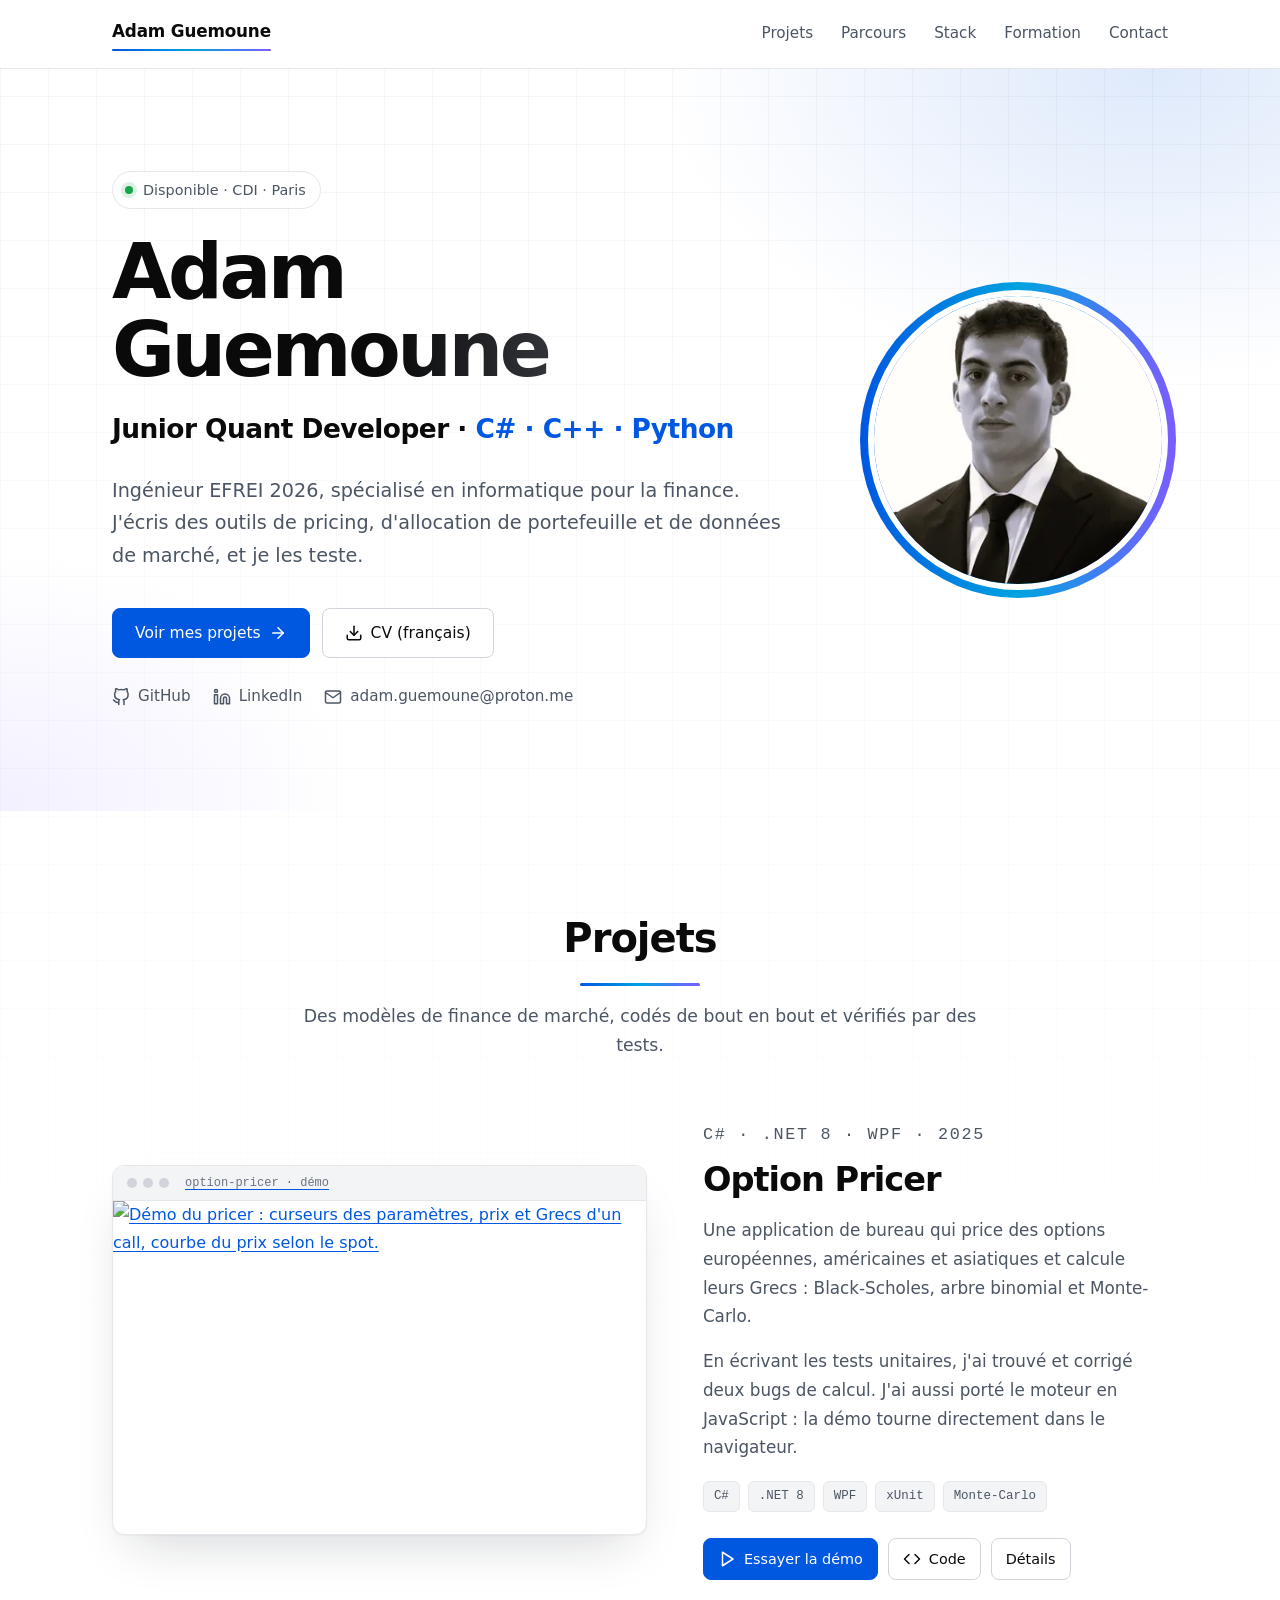
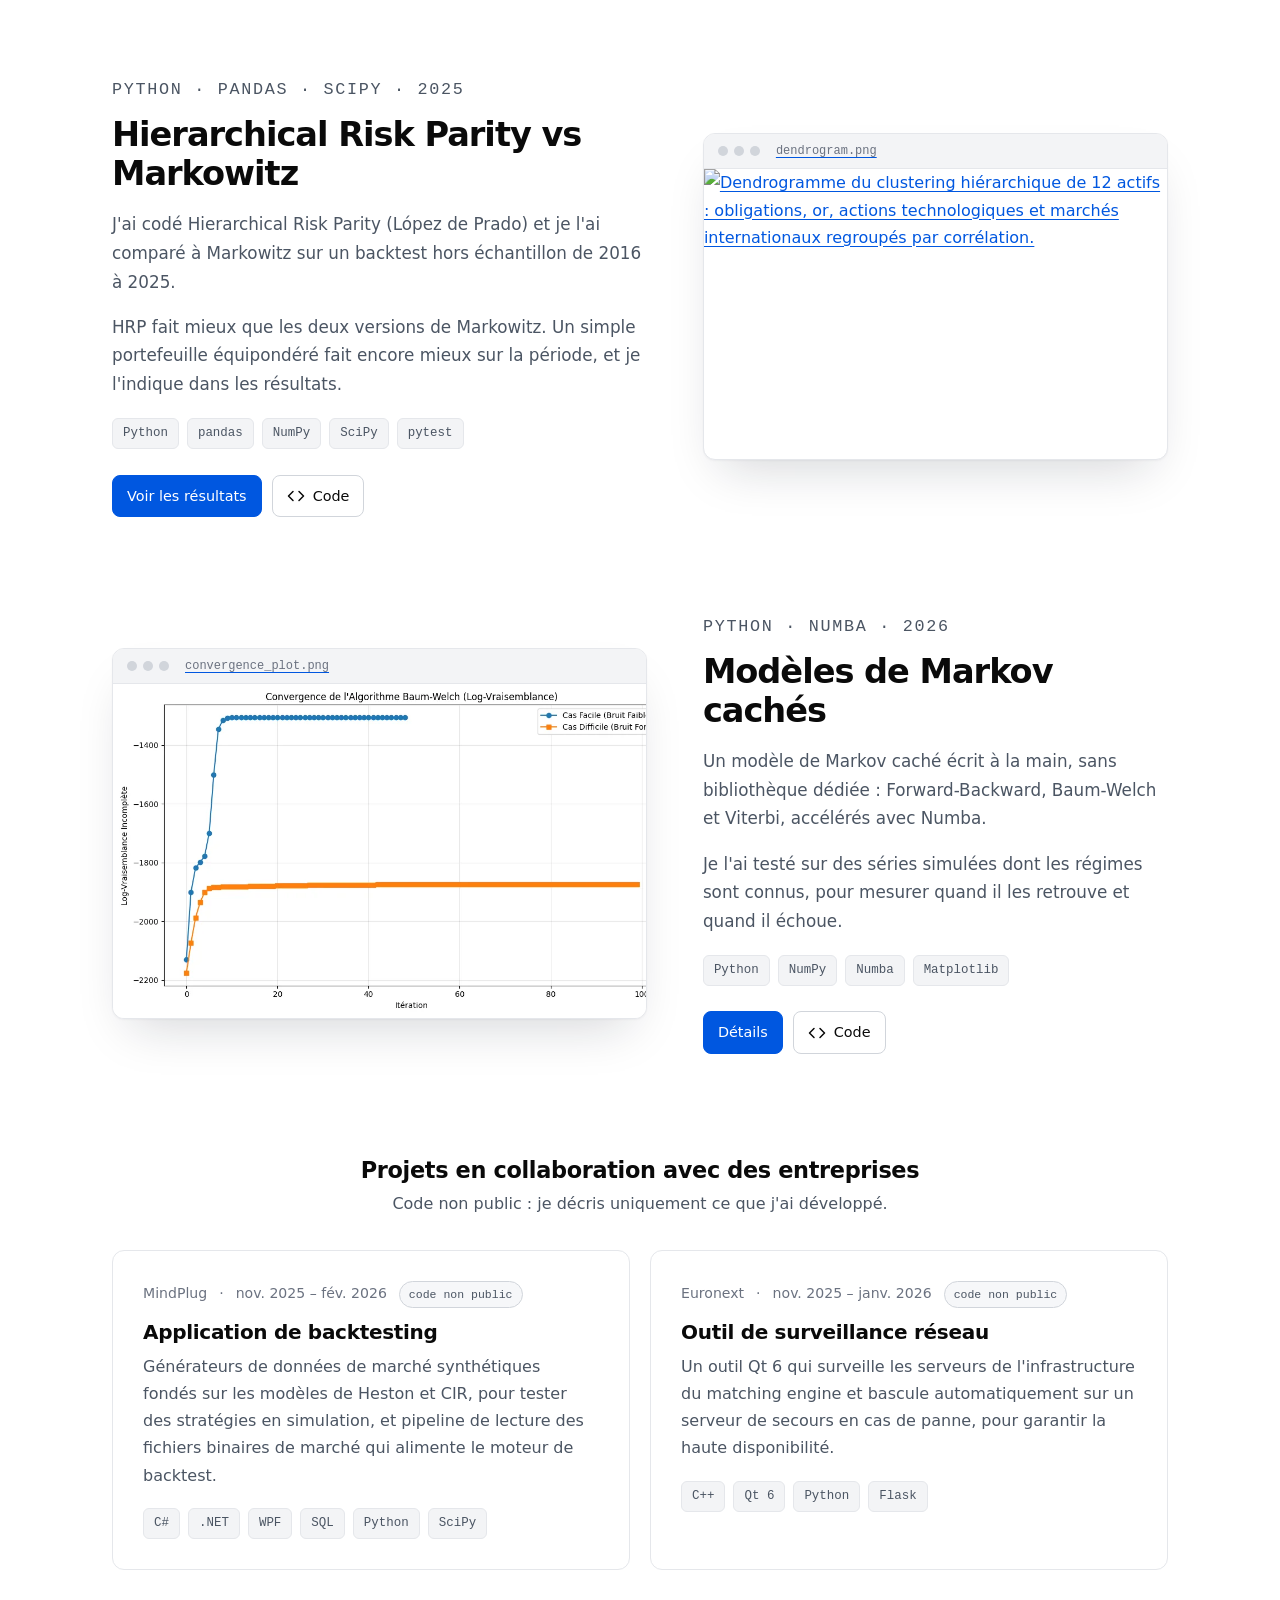
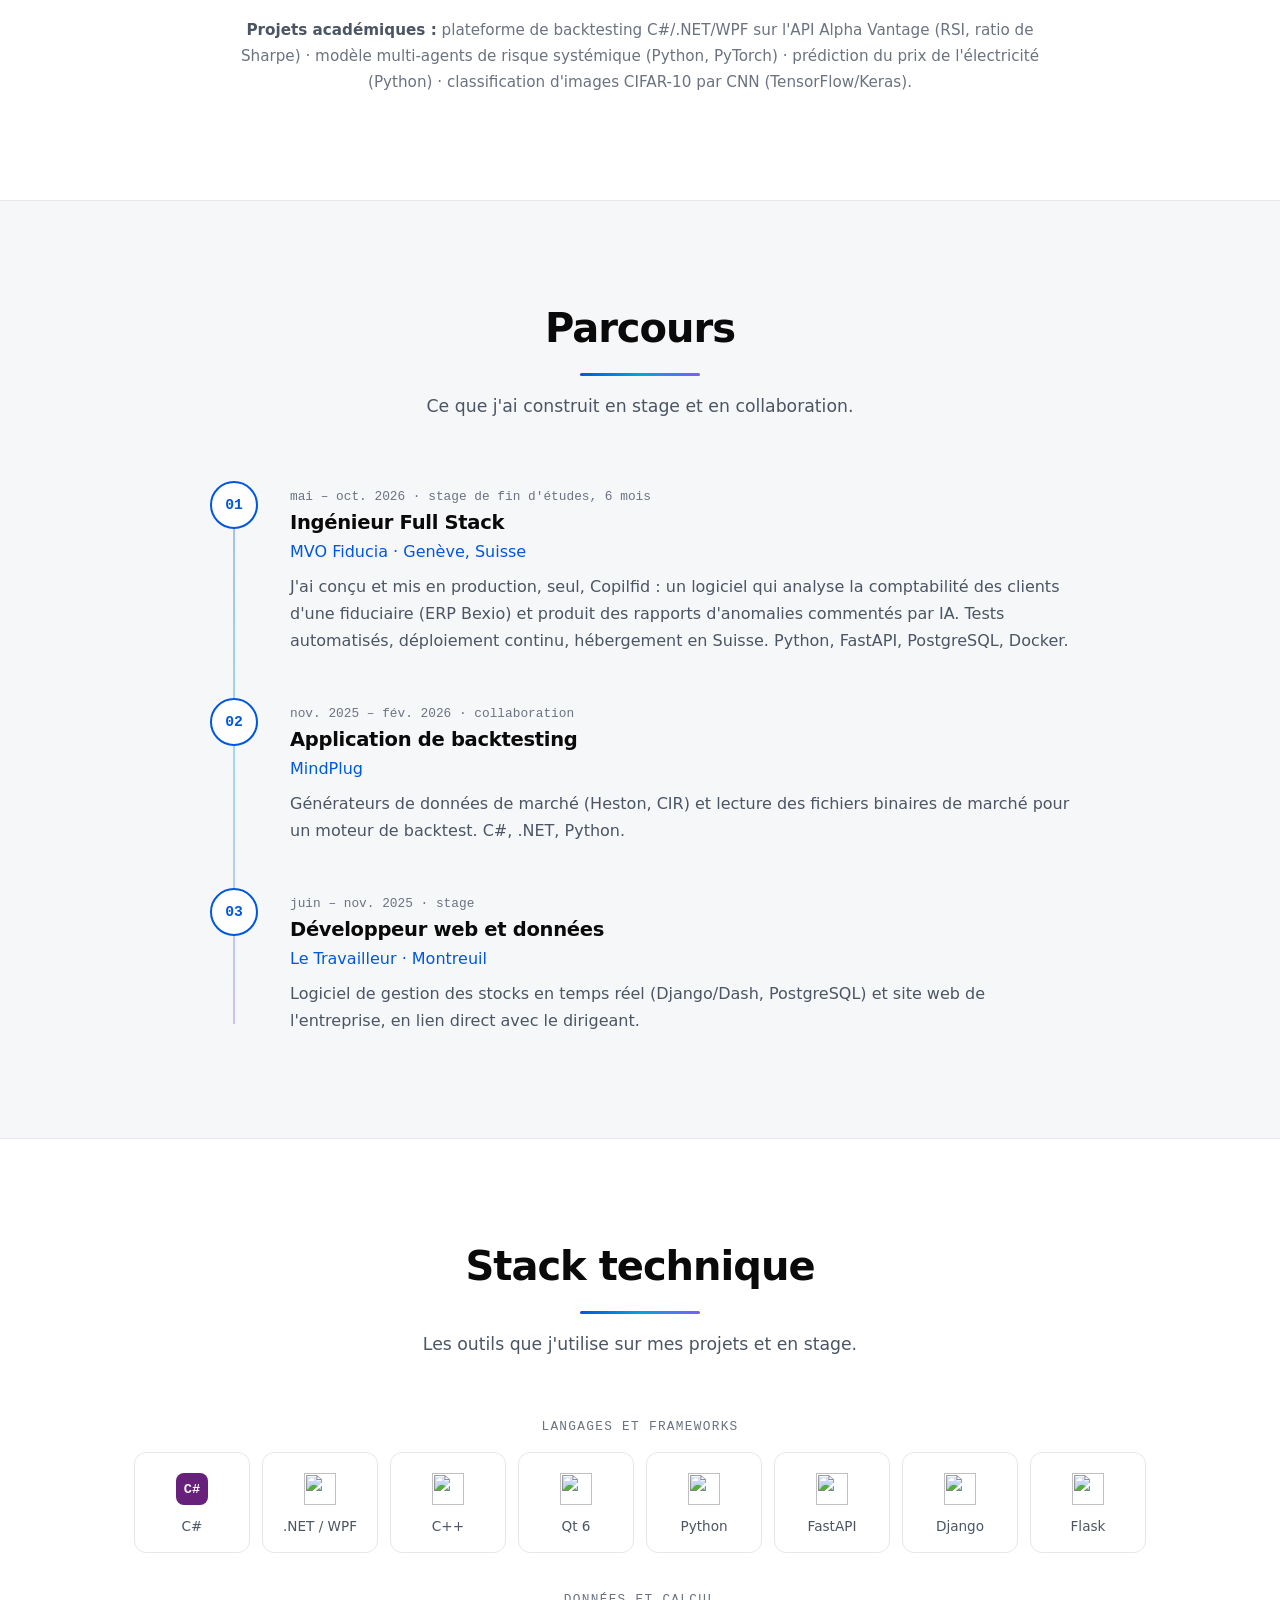
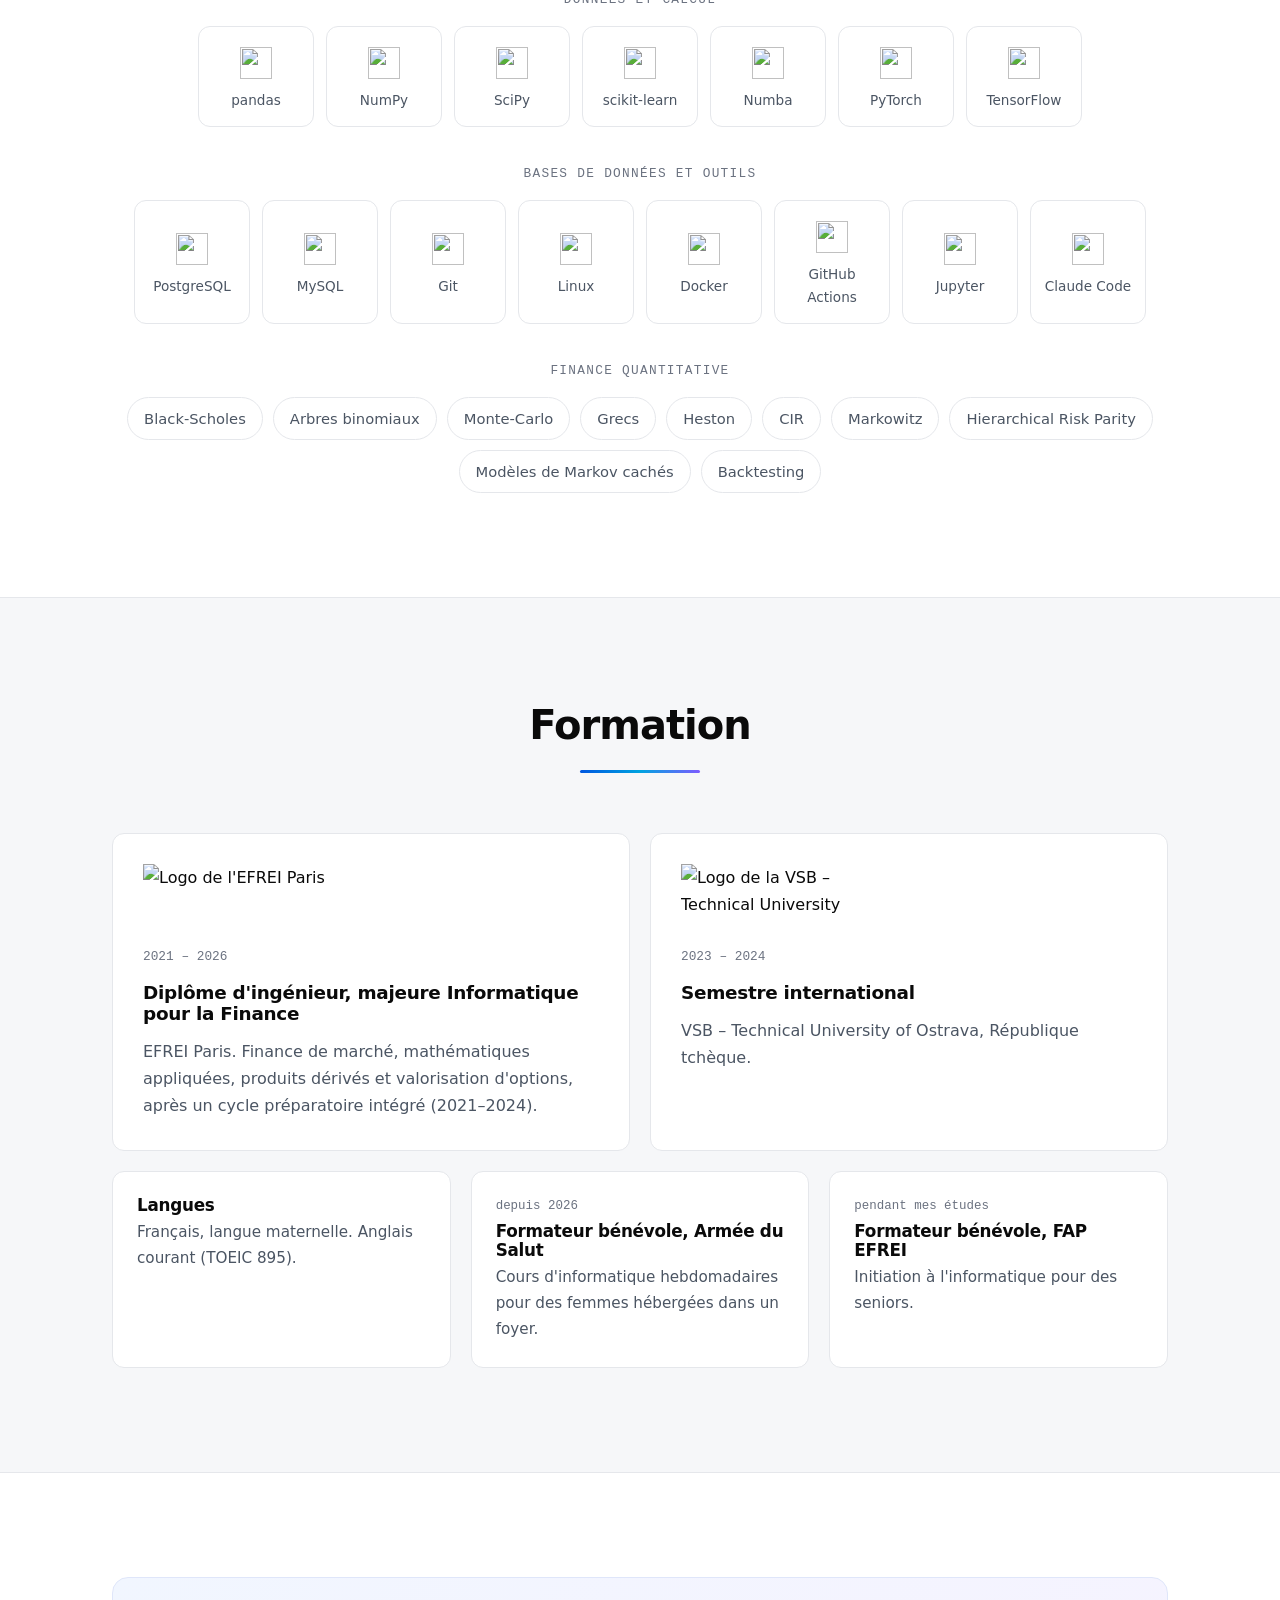
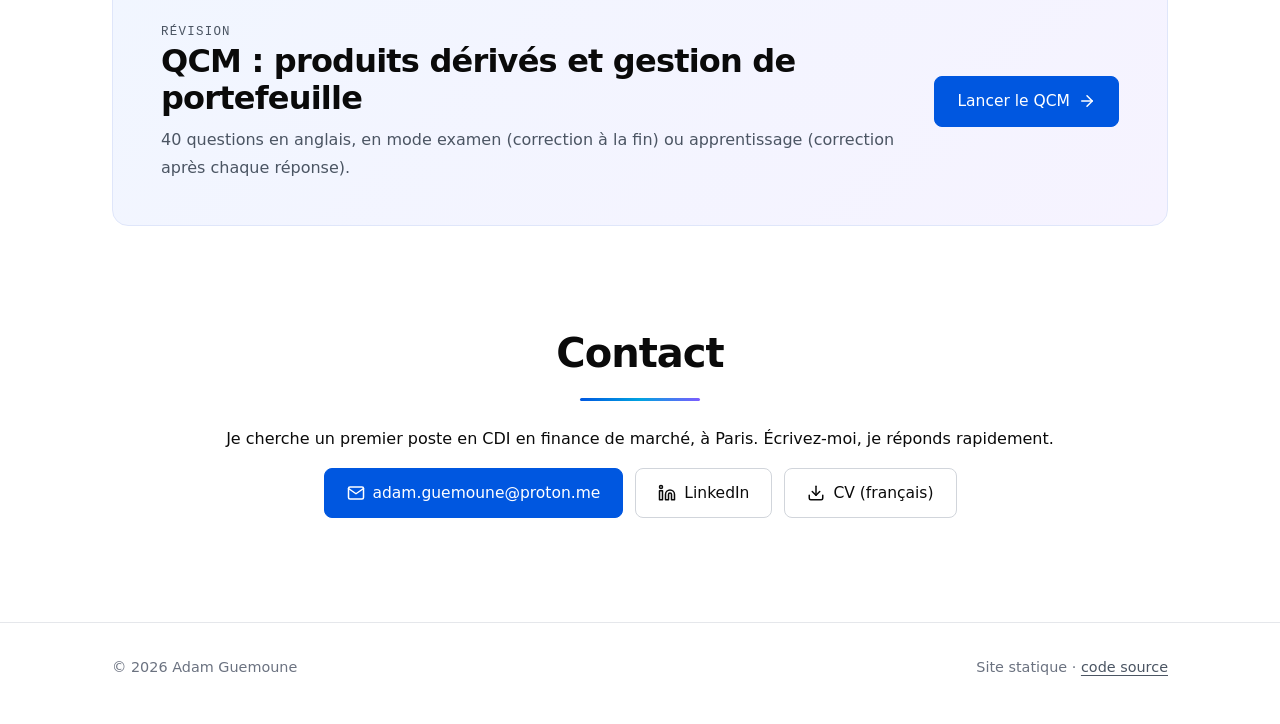
==== commit 42970ad2: "Refond le design du portfolio en thème clair Mise en page inspirée d'airthium.com : grand titre en d" ====
--- a/index.html
+++ b/index.html
@@ -4,25 +4,25 @@
   <meta charset="utf-8">
   <meta name="viewport" content="width=device-width, initial-scale=1">
   <title>Adam Guemoune – Junior Quant Developer (C# · C++ · Python)</title>
-  <meta name="description" content="Portfolio d'Adam Guemoune, ingénieur EFREI 2026 en informatique pour la finance : pricer d'options C#, allocation HRP vs Markowitz, modèles de Markov cachés. Code, démos et résultats.">
+  <meta name="description" content="Portfolio d'Adam Guemoune, ingénieur EFREI 2026 en informatique pour la finance : pricer d'options en C#, allocation HRP vs Markowitz, modèles de Markov cachés. Code, démos et résultats.">
   <meta name="author" content="Adam Guemoune">
   <link rel="canonical" href="https://adamyv.github.io/">
-  <meta name="theme-color" content="#111316" media="(prefers-color-scheme: dark)">
-  <meta name="theme-color" content="#fcfcfb" media="(prefers-color-scheme: light)">
+  <meta name="theme-color" content="#ffffff">
 
   <meta property="og:type" content="website">
   <meta property="og:locale" content="fr_FR">
   <meta property="og:url" content="https://adamyv.github.io/">
   <meta property="og:title" content="Adam Guemoune – Junior Quant Developer">
-  <meta property="og:description" content="Pricer d'options C#, allocation HRP vs Markowitz, modèles de Markov cachés : code, démos et résultats.">
+  <meta property="og:description" content="Pricer d'options en C#, allocation HRP vs Markowitz, modèles de Markov cachés : code, démos et résultats.">
   <meta property="og:image" content="https://adamyv.github.io/assets/img/og-image.png">
   <meta property="og:image:width" content="1200">
   <meta property="og:image:height" content="630">
   <meta property="og:image:alt" content="Adam Guemoune, Junior Quant Developer, C#, C++, Python">
   <meta name="twitter:card" content="summary_large_image">
 
-  <link rel="icon" href="data:image/svg+xml,%3Csvg xmlns='http://www.w3.org/2000/svg' viewBox='0 0 32 32'%3E%3Crect width='32' height='32' rx='6' fill='%232160b0'/%3E%3Ctext x='16' y='22' font-family='monospace' font-size='15' font-weight='700' fill='white' text-anchor='middle'%3EAG%3C/text%3E%3C/svg%3E">
-  <script>try{var t=localStorage.getItem("theme");if(t==="dark"||t==="light")document.documentElement.setAttribute("data-theme",t)}catch(e){}</script>
+  <link rel="icon" href="data:image/svg+xml,%3Csvg xmlns='http://www.w3.org/2000/svg' viewBox='0 0 32 32'%3E%3Crect width='32' height='32' rx='6' fill='%230057e0'/%3E%3Ctext x='16' y='22' font-family='monospace' font-size='15' font-weight='700' fill='white' text-anchor='middle'%3EAG%3C/text%3E%3C/svg%3E">
+  <link rel="preload" href="assets/fonts/inter-latin-wght-normal.woff2" as="font" type="font/woff2" crossorigin>
+  <script>document.documentElement.classList.add("js")</script>
   <link rel="stylesheet" href="assets/css/style.css">
 
   <script type="application/ld+json">
@@ -46,249 +46,291 @@
     <symbol id="i-download" viewBox="0 0 24 24" fill="none" stroke="currentColor" stroke-width="2" stroke-linecap="round" stroke-linejoin="round"><path d="M21 15v4a2 2 0 0 1-2 2H5a2 2 0 0 1-2-2v-4"/><polyline points="7 10 12 15 17 10"/><line x1="12" y1="15" x2="12" y2="3"/></symbol>
     <symbol id="i-code" viewBox="0 0 24 24" fill="none" stroke="currentColor" stroke-width="2" stroke-linecap="round" stroke-linejoin="round"><polyline points="16 18 22 12 16 6"/><polyline points="8 6 2 12 8 18"/></symbol>
     <symbol id="i-play" viewBox="0 0 24 24" fill="none" stroke="currentColor" stroke-width="2" stroke-linecap="round" stroke-linejoin="round"><polygon points="6 3 20 12 6 21 6 3"/></symbol>
-    <symbol id="i-doc" viewBox="0 0 24 24" fill="none" stroke="currentColor" stroke-width="2" stroke-linecap="round" stroke-linejoin="round"><path d="M14 2H6a2 2 0 0 0-2 2v16a2 2 0 0 0 2 2h12a2 2 0 0 0 2-2V8z"/><polyline points="14 2 14 8 20 8"/><line x1="8" y1="13" x2="16" y2="13"/><line x1="8" y1="17" x2="13" y2="17"/></symbol>
+    <symbol id="i-arrow" viewBox="0 0 24 24" fill="none" stroke="currentColor" stroke-width="2" stroke-linecap="round" stroke-linejoin="round"><line x1="5" y1="12" x2="19" y2="12"/><polyline points="12 5 19 12 12 19"/></symbol>
   </svg>
 
   <a class="skip-link" href="#contenu">Aller au contenu</a>
 
   <header class="site-header">
     <div class="container">
-      <a class="brand" href="#top" aria-label="Accueil">adam.guemoune</a>
+      <a class="brand" href="#top">Adam Guemoune</a>
       <nav class="nav" aria-label="Navigation principale">
         <a href="#projets">Projets</a>
+        <a class="nav-wide" href="#parcours">Parcours</a>
         <a class="nav-optional" href="#stack">Stack</a>
-        <a href="#experience">Expérience</a>
-        <a class="nav-optional" href="#qcm">QCM</a>
         <a class="nav-optional" href="#formation">Formation</a>
+        <a href="#contact">Contact</a>
       </nav>
-      <button class="theme-toggle" type="button" aria-label="Changer de thème">
-        <svg class="icon-moon" viewBox="0 0 24 24" fill="none" stroke="currentColor" stroke-width="2" stroke-linecap="round" stroke-linejoin="round" aria-hidden="true"><path d="M21 12.79A9 9 0 1 1 11.21 3 7 7 0 0 0 21 12.79z"/></svg>
-        <svg class="icon-sun" viewBox="0 0 24 24" fill="none" stroke="currentColor" stroke-width="2" stroke-linecap="round" stroke-linejoin="round" aria-hidden="true"><circle cx="12" cy="12" r="5"/><path d="M12 1v2M12 21v2M4.22 4.22l1.42 1.42M18.36 18.36l1.42 1.42M1 12h2M21 12h2M4.22 19.78l1.42-1.42M18.36 5.64l1.42-1.42"/></svg>
-      </button>
     </div>
   </header>
 
   <main id="contenu">
     <!-- ================= En-tête ================= -->
     <section class="hero" id="top">
-      <div class="container hero-grid">
+      <div class="container hero-inner">
         <div>
-          <p class="status">Disponible immédiatement · CDI · Paris</p>
+          <p class="hero-kicker">Disponible · CDI · Paris</p>
           <h1>Adam Guemoune</h1>
-          <p class="role">Junior Quant Developer</p>
-          <p class="langs">C# · C++ · Python</p>
-          <p class="pitch">Ingénieur EFREI Paris 2026, majeure Informatique pour la Finance. Je développe des outils de pricing, d'allocation de portefeuille et de traitement de données de marché, du modèle mathématique jusqu'au code testé.</p>
-          <div class="cta">
-            <a class="btn btn-primary" href="cv/Adam_Guemoune_CV.pdf" download><svg aria-hidden="true"><use href="#i-download"/></svg>Télécharger mon CV</a>
-            <a class="btn" href="https://github.com/AdamYv"><svg aria-hidden="true"><use href="#i-github"/></svg>GitHub</a>
-            <a class="btn" href="https://www.linkedin.com/in/adam-guemoune-b5b1a6208"><svg aria-hidden="true"><use href="#i-linkedin"/></svg>LinkedIn</a>
-            <a class="btn" href="mailto:adam.guemoune@proton.me"><svg aria-hidden="true"><use href="#i-mail"/></svg>adam.guemoune@proton.me</a>
-          </div>
-        </div>
-        <picture>
-          <source type="image/webp" srcset="assets/img/adam-320.webp 320w, assets/img/adam-640.webp 640w" sizes="220px">
-          <img class="photo" src="assets/img/adam-320.jpg" width="220" height="220" alt="Portrait d'Adam Guemoune">
+          <p class="role">Junior Quant Developer · <span>C# · C++ · Python</span></p>
+          <p class="pitch">Ingénieur EFREI 2026, spécialisé en informatique pour la finance. J'écris des outils de pricing, d'allocation de portefeuille et de données de marché, et je les teste.</p>
+          <div class="hero-actions">
+            <a class="btn btn-primary" href="#projets">Voir mes projets <svg aria-hidden="true"><use href="#i-arrow"/></svg></a>
+            <a class="btn" href="cv/Adam_Guemoune_CV.pdf" download><svg aria-hidden="true"><use href="#i-download"/></svg>CV (français)</a>
+          </div>
+          <div class="hero-links">
+            <a href="https://github.com/AdamYv"><svg aria-hidden="true"><use href="#i-github"/></svg>GitHub</a>
+            <a href="https://www.linkedin.com/in/adam-guemoune-b5b1a6208"><svg aria-hidden="true"><use href="#i-linkedin"/></svg>LinkedIn</a>
+            <a href="mailto:adam.guemoune@proton.me"><svg aria-hidden="true"><use href="#i-mail"/></svg>adam.guemoune@proton.me</a>
+          </div>
+        </div>
+        <picture class="portrait">
+          <source type="image/webp" srcset="assets/img/adam-320.webp 320w, assets/img/adam-640.webp 640w" sizes="(min-width: 900px) 300px, 190px">
+          <img src="assets/img/adam-320.jpg" width="300" height="300" alt="Portrait d'Adam Guemoune">
         </picture>
       </div>
     </section>
 
     <!-- ================= Projets ================= -->
-    <section id="projets" aria-labelledby="projets-titre">
-      <div class="container">
-        <div class="section-head">
-          <h2 id="projets-titre">Projets phares</h2>
-          <p>Du modèle au code : chaque projet est testé et documenté.</p>
-        </div>
-
-        <div class="projects">
-          <article class="card">
+    <section class="section" id="projets" aria-labelledby="projets-titre">
+      <div class="container">
+        <div class="section-title reveal">
+          <h2 id="projets-titre">Projets</h2>
+          <p>Des modèles de finance de marché, codés de bout en bout et vérifiés par des tests.</p>
+        </div>
+
+        <article class="project reveal">
+          <a class="project-media" href="projets/option-pricer.html#demo" aria-label="Ouvrir la démo du pricer d'options">
+            <div class="window-bar" aria-hidden="true"><span></span><span></span><span></span><em>option-pricer · démo</em></div>
+            <img src="assets/img/shot-pricer-demo-light.webp" width="1044" height="836" loading="lazy" alt="Démo du pricer : curseurs des paramètres, prix et Grecs d'un call, courbe du prix selon le spot.">
+          </a>
+          <div class="project-body">
+            <p class="eyebrow">C# · .NET 8 · WPF · 2025</p>
             <h3>Option Pricer</h3>
-            <p class="meta">Projet personnel · C# · 2025, Grecs ajoutés en 2026</p>
-            <ul class="tags" aria-label="Technologies">
-              <li>C#</li><li>.NET 8</li><li>WPF</li><li>MathNet.Numerics</li><li>xUnit</li>
-            </ul>
-            <p class="formula" aria-label="C égale S fois N de d1, moins K fois exponentielle de moins r T, fois N de d2"><var>C</var> = <var>S</var>·N(<var>d</var><sub>1</sub>) − <var>K</var>·e<sup>−<var>rT</var></sup>·N(<var>d</var><sub>2</sub>)</p>
-            <dl>
-              <dt>Problème</dt>
-              <dd>Valoriser des options européennes, américaines et asiatiques et mesurer leur sensibilité au marché (Grecs).</dd>
-              <dt>Approche</dt>
-              <dd>Black-Scholes en formule fermée ; arbre binomial de Cox-Ross-Rubinstein avec dividende pour l'exercice anticipé ; Monte-Carlo parallèle pour l'asiatique, sur des données Alpha Vantage. Grecs en formules fermées, lus sur l'arbre ou par différences finies avec nombres aléatoires communs. 17 tests unitaires contre des valeurs de référence.</dd>
-              <dt>Ce que j'en retire</dt>
-              <dd>Tester contre des valeurs de référence a révélé deux bugs que l'interface ne montrait pas : un arbre décalé d'un cran et deux Grecs inversés.</dd>
-            </dl>
-            <div class="links">
-              <a class="btn" href="https://github.com/AdamYv/Option-Pricer"><svg aria-hidden="true"><use href="#i-code"/></svg>Code</a>
-              <a class="btn" href="projets/option-pricer.html#demo"><svg aria-hidden="true"><use href="#i-play"/></svg>Démo en ligne</a>
-              <a class="btn" href="projets/option-pricer.html"><svg aria-hidden="true"><use href="#i-doc"/></svg>Détails</a>
+            <p>Une application de bureau qui price des options européennes, américaines et asiatiques et calcule leurs Grecs : Black-Scholes, arbre binomial et Monte-Carlo.</p>
+            <p>En écrivant les tests unitaires, j'ai trouvé et corrigé deux bugs de calcul. J'ai aussi porté le moteur en JavaScript : la démo tourne directement dans le navigateur.</p>
+            <ul class="tags" aria-label="Technologies"><li>C#</li><li>.NET 8</li><li>WPF</li><li>xUnit</li><li>Monte-Carlo</li></ul>
+            <div class="project-links">
+              <a class="btn btn-primary btn-sm" href="projets/option-pricer.html#demo"><svg aria-hidden="true"><use href="#i-play"/></svg>Essayer la démo</a>
+              <a class="btn btn-sm" href="https://github.com/AdamYv/Option-Pricer"><svg aria-hidden="true"><use href="#i-code"/></svg>Code</a>
+              <a class="btn btn-sm" href="projets/option-pricer.html">Détails</a>
             </div>
-          </article>
-
-          <article class="card">
+          </div>
+        </article>
+
+        <article class="project flip reveal">
+          <a class="project-media" href="projets/hrp.html" aria-label="Voir le projet HRP vs Markowitz">
+            <div class="window-bar" aria-hidden="true"><span></span><span></span><span></span><em>dendrogram.png</em></div>
+            <img src="assets/img/shot-hrp-dendrogram.webp" width="1200" height="682" loading="lazy" alt="Dendrogramme du clustering hiérarchique de 12 actifs : obligations, or, actions technologiques et marchés internationaux regroupés par corrélation.">
+          </a>
+          <div class="project-body">
+            <p class="eyebrow">Python · pandas · SciPy · 2025</p>
             <h3>Hierarchical Risk Parity vs Markowitz</h3>
-            <p class="meta">Projet personnel · Python · sept.–nov. 2025, backtest ajouté en 2026</p>
-            <ul class="tags" aria-label="Technologies">
-              <li>Python</li><li>pandas</li><li>NumPy</li><li>SciPy</li><li>yfinance</li><li>pytest</li>
-            </ul>
-            <dl>
-              <dt>Problème</dt>
-              <dd>Markowitz inverse une matrice de covariance estimée avec du bruit, d'où des allocations instables et concentrées. HRP répartit le risque en suivant la structure hiérarchique des corrélations.</dd>
-              <dt>Approche</dt>
-              <dd>Distance de corrélation, clustering hiérarchique, quasi-diagonalisation et bissection récursive (López de Prado, 2016). Backtest walk-forward hors échantillon : estimation sur 252 jours, rebalancement tous les 21 jours.</dd>
-              <dt>Résultat (2016–2025, 12 actifs)</dt>
-              <dd>HRP : <strong>5,10 %/an</strong>, Sharpe <strong>0,82</strong>, contre 3,05 % et 0,61 pour Markowitz variance minimale, 4,48 % et 0,38 pour Markowitz Sharpe maximal. Le simple 1/N fait mieux sur la période.</dd>
-              <dt>Ce que j'en retire</dt>
-              <dd>Un protocole sans biais d'anticipation compte plus que le chiffre final : le classement change avec l'univers d'actifs, et une allocation naïve peut gagner.</dd>
-            </dl>
-            <div class="links">
-              <a class="btn" href="https://github.com/AdamYv/Hierarchical-Clustering-Asset"><svg aria-hidden="true"><use href="#i-code"/></svg>Code</a>
-              <a class="btn" href="projets/hrp.html"><svg aria-hidden="true"><use href="#i-doc"/></svg>Détails</a>
+            <p>J'ai codé Hierarchical Risk Parity (López de Prado) et je l'ai comparé à Markowitz sur un backtest hors échantillon de 2016 à 2025.</p>
+            <p>HRP fait mieux que les deux versions de Markowitz. Un simple portefeuille équipondéré fait encore mieux sur la période, et je l'indique dans les résultats.</p>
+            <ul class="tags" aria-label="Technologies"><li>Python</li><li>pandas</li><li>NumPy</li><li>SciPy</li><li>pytest</li></ul>
+            <div class="project-links">
+              <a class="btn btn-primary btn-sm" href="projets/hrp.html">Voir les résultats</a>
+              <a class="btn btn-sm" href="https://github.com/AdamYv/Hierarchical-Clustering-Asset"><svg aria-hidden="true"><use href="#i-code"/></svg>Code</a>
             </div>
-          </article>
-
-          <article class="card">
+          </div>
+        </article>
+
+        <article class="project reveal">
+          <a class="project-media" href="projets/hmm.html" aria-label="Voir le projet HMM">
+            <div class="window-bar" aria-hidden="true"><span></span><span></span><span></span><em>convergence_plot.png</em></div>
+            <img src="assets/img/hmm-convergence.webp" width="1000" height="600" loading="lazy" alt="Convergence de l'algorithme de Baum-Welch : la log-vraisemblance se stabilise en une dizaine d'itérations.">
+          </a>
+          <div class="project-body">
+            <p class="eyebrow">Python · Numba · 2026</p>
             <h3>Modèles de Markov cachés</h3>
-            <p class="meta">Projet personnel · Python · mars 2026</p>
-            <ul class="tags" aria-label="Technologies">
-              <li>Python</li><li>NumPy</li><li>Numba</li><li>pandas</li><li>Matplotlib</li>
-            </ul>
-            <dl>
-              <dt>Problème</dt>
-              <dd>Retrouver des régimes cachés (phases de marché) à partir de la seule série observée.</dd>
-              <dt>Approche</dt>
-              <dd>HMM à émissions gaussiennes codé sans bibliothèque de HMM : Forward-Backward, Baum-Welch (EM) et Viterbi, compilés avec Numba. Évalué sur des séries simulées dont les régimes sont connus, avec une étude de la précision du décodage selon l'amplitude du signal et le bruit.</dd>
-              <dt>Ce que j'en retire</dt>
-              <dd>Écrire Baum-Welch et Viterbi à la main, puis mesurer quand le décodage échoue, apprend les limites du modèle autant que son fonctionnement.</dd>
-            </dl>
-            <div class="links">
-              <a class="btn" href="https://github.com/AdamYv/HMM"><svg aria-hidden="true"><use href="#i-code"/></svg>Code</a>
-              <a class="btn" href="projets/hmm.html"><svg aria-hidden="true"><use href="#i-doc"/></svg>Détails</a>
+            <p>Un modèle de Markov caché écrit à la main, sans bibliothèque dédiée : Forward-Backward, Baum-Welch et Viterbi, accélérés avec Numba.</p>
+            <p>Je l'ai testé sur des séries simulées dont les régimes sont connus, pour mesurer quand il les retrouve et quand il échoue.</p>
+            <ul class="tags" aria-label="Technologies"><li>Python</li><li>NumPy</li><li>Numba</li><li>Matplotlib</li></ul>
+            <div class="project-links">
+              <a class="btn btn-primary btn-sm" href="projets/hmm.html">Détails</a>
+              <a class="btn btn-sm" href="https://github.com/AdamYv/HMM"><svg aria-hidden="true"><use href="#i-code"/></svg>Code</a>
             </div>
-          </article>
-
-          <article class="card card-pro">
+          </div>
+        </article>
+
+        <div class="collabs-title reveal">
+          <h3>Projets en collaboration avec des entreprises</h3>
+          <p>Code non public : je décris uniquement ce que j'ai développé.</p>
+        </div>
+        <div class="collabs">
+          <article class="collab reveal">
+            <p class="meta"><span>MindPlug</span><span>·</span><span>nov. 2025 – fév. 2026</span><span class="badge">code non public</span></p>
             <h3>Application de backtesting</h3>
-            <p class="meta">Collaboration MindPlug · nov. 2025 – fév. 2026 · <span class="badge">code non public</span></p>
-            <ul class="tags" aria-label="Technologies">
-              <li>C#</li><li>.NET</li><li>WPF</li><li>SQL</li><li>Python</li><li>SciPy</li>
-            </ul>
-            <dl>
-              <dt>Ce que j'ai développé</dt>
-              <dd>Des générateurs de données de marché synthétiques fondés sur les modèles de Heston et CIR, pour tester des stratégies en simulation, et un pipeline de lecture et de traitement des fichiers binaires (.bin) de données de marché qui alimente le moteur de backtest.</dd>
-            </dl>
-          </article>
-
-          <article class="card card-pro">
+            <p>Générateurs de données de marché synthétiques fondés sur les modèles de Heston et CIR, pour tester des stratégies en simulation, et pipeline de lecture des fichiers binaires de marché qui alimente le moteur de backtest.</p>
+            <ul class="tags" aria-label="Technologies"><li>C#</li><li>.NET</li><li>WPF</li><li>SQL</li><li>Python</li><li>SciPy</li></ul>
+          </article>
+          <article class="collab reveal">
+            <p class="meta"><span>Euronext</span><span>·</span><span>nov. 2025 – janv. 2026</span><span class="badge">code non public</span></p>
             <h3>Outil de surveillance réseau</h3>
-            <p class="meta">Collaboration Euronext · nov. 2025 – janv. 2026 · <span class="badge">code non public</span></p>
-            <ul class="tags" aria-label="Technologies">
-              <li>C++</li><li>Qt 6</li><li>Python</li><li>Flask</li>
-            </ul>
-            <dl>
-              <dt>Ce que j'ai développé</dt>
-              <dd>Un outil Qt 6 qui surveille les serveurs de l'infrastructure du matching engine et bascule automatiquement sur un serveur de secours en cas de panne, pour garantir la haute disponibilité. Stack : C++, Qt 6, Python/Flask, hébergement cloud.</dd>
-            </dl>
-          </article>
-        </div>
-
-        <p class="note" style="margin-top:18px">Projets académiques : plateforme de backtesting C#/.NET/WPF sur l'API Alpha Vantage (RSI, ratio de Sharpe) · modèle multi-agents de risque systémique et de bulles spéculatives (Python, PyTorch) · prédiction du prix de l'électricité (Python, pandas) · classification d'images CIFAR-10 par CNN (TensorFlow/Keras, 85 % de précision).</p>
-      </div>
-    </section>
-
-    <!-- ================= Stack ================= -->
-    <section id="stack" aria-labelledby="stack-titre">
-      <div class="container">
-        <div class="section-head"><h2 id="stack-titre">Stack technique</h2></div>
-        <div class="stack">
-          <div class="card">
-            <h3>Langages</h3>
-            <ul class="tags"><li>C#</li><li>Python</li><li>C++</li><li>SQL</li><li>C</li></ul>
-          </div>
-          <div class="card">
-            <h3>Finance et quant</h3>
-            <ul class="tags"><li>Black-Scholes</li><li>Arbres binomiaux</li><li>Monte-Carlo</li><li>Grecs</li><li>Heston</li><li>CIR</li><li>Markowitz</li><li>HRP</li><li>HMM</li><li>Backtesting</li></ul>
-          </div>
-          <div class="card">
-            <h3>Données et calcul</h3>
-            <ul class="tags"><li>pandas</li><li>NumPy</li><li>SciPy</li><li>scikit-learn</li><li>Numba</li><li>PostgreSQL</li><li>MySQL</li><li>PyTorch</li><li>TensorFlow</li></ul>
-          </div>
-          <div class="card">
-            <h3>Applications et outils</h3>
-            <ul class="tags"><li>.NET</li><li>WPF</li><li>Qt 6</li><li>FastAPI</li><li>Django</li><li>Flask</li><li>Docker</li><li>GitHub Actions</li><li>pytest</li><li>xUnit</li><li>Git</li><li>Linux</li><li>Claude Code</li></ul>
-          </div>
-        </div>
-      </div>
-    </section>
-
-    <!-- ================= Expérience ================= -->
-    <section id="experience" aria-labelledby="experience-titre">
-      <div class="container">
-        <div class="section-head"><h2 id="experience-titre">Expérience</h2></div>
+            <p>Un outil Qt 6 qui surveille les serveurs de l'infrastructure du matching engine et bascule automatiquement sur un serveur de secours en cas de panne, pour garantir la haute disponibilité.</p>
+            <ul class="tags" aria-label="Technologies"><li>C++</li><li>Qt 6</li><li>Python</li><li>Flask</li></ul>
+          </article>
+        </div>
+
+        <p class="academic reveal"><strong>Projets académiques :</strong> plateforme de backtesting C#/.NET/WPF sur l'API Alpha Vantage (RSI, ratio de Sharpe) · modèle multi-agents de risque systémique (Python, PyTorch) · prédiction du prix de l'électricité (Python) · classification d'images CIFAR-10 par CNN (TensorFlow/Keras).</p>
+      </div>
+    </section>
+
+    <!-- ================= Parcours ================= -->
+    <section class="section section-alt" id="parcours" aria-labelledby="parcours-titre">
+      <div class="container">
+        <div class="section-title reveal">
+          <h2 id="parcours-titre">Parcours</h2>
+          <p>Ce que j'ai construit en stage et en collaboration.</p>
+        </div>
         <ol class="timeline">
-          <li>
-            <div class="row"><h3>Ingénieur Full Stack, stage de fin d'études</h3><span class="when">mai – oct. 2026</span></div>
+          <li class="reveal">
+            <span class="step" aria-hidden="true">01</span>
+            <span class="when">mai – oct. 2026 · stage de fin d'études, 6 mois</span>
+            <h3>Ingénieur Full Stack</h3>
             <p class="where">MVO Fiducia · Genève, Suisse</p>
-            <p>Conception et mise en production, seul, de Copilfid : un logiciel qui analyse la comptabilité des clients d'une fiduciaire (ERP Bexio) et produit des rapports d'anomalies commentés par IA. 736 tests automatisés, déploiement continu ; Python, FastAPI, PostgreSQL, Docker.</p>
+            <p>J'ai conçu et mis en production, seul, Copilfid : un logiciel qui analyse la comptabilité des clients d'une fiduciaire (ERP Bexio) et produit des rapports d'anomalies commentés par IA. Tests automatisés, déploiement continu, hébergement en Suisse. Python, FastAPI, PostgreSQL, Docker.</p>
           </li>
-          <li>
-            <div class="row"><h3>Application de backtesting</h3><span class="when">nov. 2025 – fév. 2026</span></div>
-            <p class="where">Collaboration MindPlug</p>
-            <p>Générateurs de données de marché (Heston, CIR) et pipeline de lecture des fichiers binaires de marché pour le moteur de backtest. C#, .NET, Python.</p>
+          <li class="reveal">
+            <span class="step" aria-hidden="true">02</span>
+            <span class="when">nov. 2025 – fév. 2026 · collaboration</span>
+            <h3>Application de backtesting</h3>
+            <p class="where">MindPlug</p>
+            <p>Générateurs de données de marché (Heston, CIR) et lecture des fichiers binaires de marché pour un moteur de backtest. C#, .NET, Python.</p>
           </li>
-          <li>
-            <div class="row"><h3>Développeur web et données, stage</h3><span class="when">juin – nov. 2025</span></div>
+          <li class="reveal">
+            <span class="step" aria-hidden="true">03</span>
+            <span class="when">juin – nov. 2025 · stage</span>
+            <h3>Développeur web et données</h3>
             <p class="where">Le Travailleur · Montreuil</p>
-            <p>Logiciel de gestion des stocks en temps réel (Django/Dash, PostgreSQL) et site web de l'entreprise.</p>
+            <p>Logiciel de gestion des stocks en temps réel (Django/Dash, PostgreSQL) et site web de l'entreprise, en lien direct avec le dirigeant.</p>
           </li>
         </ol>
       </div>
     </section>
 
+    <!-- ================= Stack ================= -->
+    <section class="section" id="stack" aria-labelledby="stack-titre">
+      <div class="container">
+        <div class="section-title reveal">
+          <h2 id="stack-titre">Stack technique</h2>
+          <p>Les outils que j'utilise sur mes projets et en stage.</p>
+        </div>
+
+        <div class="stack-group reveal">
+          <h3>Langages et frameworks</h3>
+          <ul class="logo-grid">
+            <li><span class="mono-logo" aria-hidden="true">C#</span>C#</li>
+            <li><img src="assets/logos/dotnet.svg" alt="" width="32" height="32">.NET / WPF</li>
+            <li><img src="assets/logos/cplusplus.svg" alt="" width="32" height="32">C++</li>
+            <li><img src="assets/logos/qt.svg" alt="" width="32" height="32">Qt 6</li>
+            <li><img src="assets/logos/python.svg" alt="" width="32" height="32">Python</li>
+            <li><img src="assets/logos/fastapi.svg" alt="" width="32" height="32">FastAPI</li>
+            <li><img src="assets/logos/django.svg" alt="" width="32" height="32">Django</li>
+            <li><img src="assets/logos/flask.svg" alt="" width="32" height="32">Flask</li>
+          </ul>
+        </div>
+
+        <div class="stack-group reveal">
+          <h3>Données et calcul</h3>
+          <ul class="logo-grid">
+            <li><img src="assets/logos/pandas.svg" alt="" width="32" height="32">pandas</li>
+            <li><img src="assets/logos/numpy.svg" alt="" width="32" height="32">NumPy</li>
+            <li><img src="assets/logos/scipy.svg" alt="" width="32" height="32">SciPy</li>
+            <li><img src="assets/logos/scikitlearn.svg" alt="" width="32" height="32">scikit-learn</li>
+            <li><img src="assets/logos/numba.svg" alt="" width="32" height="32">Numba</li>
+            <li><img src="assets/logos/pytorch.svg" alt="" width="32" height="32">PyTorch</li>
+            <li><img src="assets/logos/tensorflow.svg" alt="" width="32" height="32">TensorFlow</li>
+          </ul>
+        </div>
+
+        <div class="stack-group reveal">
+          <h3>Bases de données et outils</h3>
+          <ul class="logo-grid">
+            <li><img src="assets/logos/postgresql.svg" alt="" width="32" height="32">PostgreSQL</li>
+            <li><img src="assets/logos/mysql.svg" alt="" width="32" height="32">MySQL</li>
+            <li><img src="assets/logos/git.svg" alt="" width="32" height="32">Git</li>
+            <li><img src="assets/logos/linux.svg" alt="" width="32" height="32">Linux</li>
+            <li><img src="assets/logos/docker.svg" alt="" width="32" height="32">Docker</li>
+            <li><img src="assets/logos/githubactions.svg" alt="" width="32" height="32">GitHub Actions</li>
+            <li><img src="assets/logos/jupyter.svg" alt="" width="32" height="32">Jupyter</li>
+            <li><img src="assets/logos/claude.svg" alt="" width="32" height="32">Claude Code</li>
+          </ul>
+        </div>
+
+        <div class="stack-group reveal">
+          <h3>Finance quantitative</h3>
+          <ul class="chips">
+            <li>Black-Scholes</li><li>Arbres binomiaux</li><li>Monte-Carlo</li><li>Grecs</li><li>Heston</li><li>CIR</li><li>Markowitz</li><li>Hierarchical Risk Parity</li><li>Modèles de Markov cachés</li><li>Backtesting</li>
+          </ul>
+        </div>
+      </div>
+    </section>
+
+    <!-- ================= Formation ================= -->
+    <section class="section section-alt" id="formation" aria-labelledby="formation-titre">
+      <div class="container">
+        <div class="section-title reveal">
+          <h2 id="formation-titre">Formation</h2>
+        </div>
+        <div class="schools">
+          <article class="school reveal">
+            <img class="school-logo" src="assets/logos/efrei.svg" width="200" height="65" alt="Logo de l'EFREI Paris">
+            <span class="when">2021 – 2026</span>
+            <h3>Diplôme d'ingénieur, majeure Informatique pour la Finance</h3>
+            <p>EFREI Paris. Finance de marché, mathématiques appliquées, produits dérivés et valorisation d'options, après un cycle préparatoire intégré (2021–2024).</p>
+          </article>
+          <article class="school reveal">
+            <img class="school-logo" src="assets/logos/vsb.svg" width="164" height="60" alt="Logo de la VSB – Technical University of Ostrava">
+            <span class="when">2023 – 2024</span>
+            <h3>Semestre international</h3>
+            <p>VSB – Technical University of Ostrava, République tchèque.</p>
+          </article>
+        </div>
+        <div class="extras">
+          <article class="extra reveal">
+            <h3>Langues</h3>
+            <p>Français, langue maternelle. Anglais courant (TOEIC 895).</p>
+          </article>
+          <article class="extra reveal">
+            <span class="when">depuis 2026</span>
+            <h3>Formateur bénévole, Armée du Salut</h3>
+            <p>Cours d'informatique hebdomadaires pour des femmes hébergées dans un foyer.</p>
+          </article>
+          <article class="extra reveal">
+            <span class="when">pendant mes études</span>
+            <h3>Formateur bénévole, FAP EFREI</h3>
+            <p>Initiation à l'informatique pour des seniors.</p>
+          </article>
+        </div>
+      </div>
+    </section>
+
     <!-- ================= QCM ================= -->
-    <section id="qcm" aria-labelledby="qcm-titre">
-      <div class="container">
-        <div class="card qcm">
+    <section class="section" id="qcm" aria-labelledby="qcm-titre" style="padding-bottom:0">
+      <div class="container">
+        <div class="banner reveal">
           <div>
             <p class="eyebrow">Révision</p>
             <h2 id="qcm-titre">QCM : produits dérivés et gestion de portefeuille</h2>
-            <p style="margin:0;color:var(--text-2)">40 questions (en anglais), deux modes : examen, avec le score et la correction à la fin, ou apprentissage, avec la correction après chaque réponse.</p>
-          </div>
-          <a class="btn btn-primary" href="qcm/">Lancer le QCM</a>
-        </div>
-      </div>
-    </section>
-
-    <!-- ================= Formation ================= -->
-    <section id="formation" aria-labelledby="formation-titre">
-      <div class="container">
-        <div class="section-head"><h2 id="formation-titre">Formation et plus</h2></div>
-        <div class="two-col">
-          <ol class="timeline">
-            <li>
-              <div class="row"><h3>Diplôme d'ingénieur, Informatique pour la Finance</h3><span class="when">2024 – 2026</span></div>
-              <p class="where">EFREI Paris</p>
-              <p>Finance de marché, mathématiques appliquées, produits dérivés, valorisation d'options.</p>
-            </li>
-            <li>
-              <div class="row"><h3>Cycle préparatoire intégré</h3><span class="when">2021 – 2024</span></div>
-              <p class="where">EFREI Paris · semestre international à la VSB – TU Ostrava (République tchèque, 2023–2024)</p>
-            </li>
-          </ol>
-          <ol class="timeline">
-            <li>
-              <div class="row"><h3>Langues</h3></div>
-              <p>Français (langue maternelle) · anglais courant (TOEIC 895)</p>
-            </li>
-            <li>
-              <div class="row"><h3>Formateur informatique bénévole</h3><span class="when">depuis 2026</span></div>
-              <p class="where">Armée du Salut</p>
-              <p>Cours hebdomadaires pour des femmes hébergées dans un foyer.</p>
-            </li>
-            <li>
-              <div class="row"><h3>Formateur informatique bénévole</h3><span class="when">pendant mes études</span></div>
-              <p class="where">FAP EFREI</p>
-              <p>Initiation à l'informatique pour des seniors.</p>
-            </li>
-          </ol>
+            <p>40 questions en anglais, en mode examen (correction à la fin) ou apprentissage (correction après chaque réponse).</p>
+          </div>
+          <a class="btn btn-primary" href="qcm/">Lancer le QCM <svg aria-hidden="true"><use href="#i-arrow"/></svg></a>
+        </div>
+      </div>
+    </section>
+
+    <!-- ================= Contact ================= -->
+    <section class="section contact" id="contact" aria-labelledby="contact-titre">
+      <div class="container reveal">
+        <div class="section-title" style="margin-bottom:24px">
+          <h2 id="contact-titre">Contact</h2>
+        </div>
+        <p>Je cherche un premier poste en CDI en finance de marché, à Paris. Écrivez-moi, je réponds rapidement.</p>
+        <div class="hero-actions">
+          <a class="btn btn-primary" href="mailto:adam.guemoune@proton.me"><svg aria-hidden="true"><use href="#i-mail"/></svg>adam.guemoune@proton.me</a>
+          <a class="btn" href="https://www.linkedin.com/in/adam-guemoune-b5b1a6208"><svg aria-hidden="true"><use href="#i-linkedin"/></svg>LinkedIn</a>
+          <a class="btn" href="cv/Adam_Guemoune_CV.pdf" download><svg aria-hidden="true"><use href="#i-download"/></svg>CV (français)</a>
         </div>
       </div>
     </section>
@@ -296,8 +338,8 @@
 
   <footer class="site-footer">
     <div class="container">
-      <span>© 2026 Adam Guemoune · <a href="mailto:adam.guemoune@proton.me">adam.guemoune@proton.me</a></span>
-      <span>Site statique, <a href="https://github.com/AdamYv/AdamYv.github.io">code source sur GitHub</a></span>
+      <span>© 2026 Adam Guemoune</span>
+      <span>Site statique · <a href="https://github.com/AdamYv/AdamYv.github.io">code source</a></span>
     </div>
   </footer>
 
--- a/assets/css/style.css
+++ b/assets/css/style.css
@@ -1,84 +1,72 @@
 /* ==========================================================================
-   Portfolio Adam Guemoune - feuille de style unique, sans dépendance
+   Portfolio Adam Guemoune - thème clair, sans dépendance externe
+   Police : Inter (SIL OFL 1.1, voir assets/fonts/LICENSE-Inter.txt)
    ========================================================================== */
+
+@font-face {
+  font-family: "Inter";
+  src: url("../fonts/inter-latin-wght-normal.woff2") format("woff2");
+  font-weight: 100 900;
+  font-style: normal;
+  font-display: swap;
+}
 
 :root {
   color-scheme: light;
-  --bg: #fcfcfb;
+  --bg: #ffffff;
+  --bg-soft: #f6f7f9;
   --surface: #ffffff;
-  --surface-2: #f3f3f1;
-  --border: #e2e1dc;
-  --text: #0b0b0b;
-  --text-2: #52514e;
-  --text-3: #6b6a66;
-  --accent: #2160b0;
-  --accent-soft: #e7eff9;
+  --surface-2: #f3f4f6;
+  --border: #e5e7eb;
+  --border-strong: #d1d5db;
+  --text: #0a0a0a;
+  --text-2: #4b5563;
+  --text-3: #6b7280;
+  --accent: #0057e0;
+  --accent-hover: #0047b8;
+  --accent-soft: #eaf1fe;
+  --gradient: linear-gradient(90deg, #0057e0 0%, #00a3e0 50%, #7c5cff 100%);
   --series-1: #2a78d6;
   --series-ref: #8f8e88;
-  --grid: #ebeae6;
-  --focus: #2a78d6;
-  --radius: 10px;
-  --maxw: 1080px;
-  --font-sans: system-ui, -apple-system, "Segoe UI", Roboto, "Noto Sans", "Helvetica Neue", Arial, sans-serif;
+  --grid: #eceef1;
+  --focus: #0057e0;
+  --radius: 12px;
+  --maxw: 1120px;
+  --font-sans: "Inter", system-ui, -apple-system, "Segoe UI", Roboto, "Noto Sans", Arial, sans-serif;
   --font-mono: ui-monospace, "SFMono-Regular", "JetBrains Mono", "Cascadia Code", Menlo, Consolas, "Noto Sans Mono", monospace;
-}
-
-@media (prefers-color-scheme: dark) {
-  :root:not([data-theme="light"]) {
-    color-scheme: dark;
-    --bg: #111316;
-    --surface: #17191d;
-    --surface-2: #1e2126;
-    --border: #2c2f35;
-    --text: #f0efec;
-    --text-2: #c3c2b7;
-    --text-3: #a3a29a;
-    --accent: #6ea8f0;
-    --accent-soft: #1b2a3d;
-    --series-1: #3987e5;
-    --series-ref: #8f8e88;
-    --grid: #26292e;
-    --focus: #6ea8f0;
-  }
-}
-
-:root[data-theme="dark"] {
-  color-scheme: dark;
-  --bg: #111316;
-  --surface: #17191d;
-  --surface-2: #1e2126;
-  --border: #2c2f35;
-  --text: #f0efec;
-  --text-2: #c3c2b7;
-  --text-3: #a3a29a;
-  --accent: #6ea8f0;
-  --accent-soft: #1b2a3d;
-  --series-1: #3987e5;
-  --series-ref: #8f8e88;
-  --grid: #26292e;
-  --focus: #6ea8f0;
+  --ease: cubic-bezier(.2, .7, .2, 1);
 }
 
 /* ---------- Base ---------- */
 *, *::before, *::after { box-sizing: border-box; }
-html { -webkit-text-size-adjust: 100%; scroll-behavior: smooth; scroll-padding-top: 72px; }
-@media (prefers-reduced-motion: reduce) { html { scroll-behavior: auto; } }
+html { -webkit-text-size-adjust: 100%; scroll-behavior: smooth; scroll-padding-top: 80px; }
 body {
   margin: 0;
   background: var(--bg);
   color: var(--text);
-  font: 16px/1.6 var(--font-sans);
+  font: 400 16px/1.7 var(--font-sans);
+  -webkit-font-smoothing: antialiased;
   overflow-x: hidden;
+}
+/* Fine grille en filigrane en haut de page */
+body::before {
+  content: ""; position: absolute; top: 0; left: 0; right: 0; height: 1400px; z-index: -1; pointer-events: none;
+  background-image:
+    linear-gradient(to right, rgba(15, 23, 42, .04) 1px, transparent 1px),
+    linear-gradient(to bottom, rgba(15, 23, 42, .04) 1px, transparent 1px);
+  background-size: 48px 48px;
+  -webkit-mask-image: linear-gradient(to bottom, #000 0%, transparent 100%);
+  mask-image: linear-gradient(to bottom, #000 0%, transparent 100%);
 }
 img { max-width: 100%; height: auto; display: block; }
 a { color: var(--accent); text-underline-offset: 3px; }
-a:hover { text-decoration-thickness: 2px; }
-:focus-visible { outline: 3px solid var(--focus); outline-offset: 2px; border-radius: 4px; }
-h1, h2, h3 { line-height: 1.2; margin: 0 0 .5em; letter-spacing: -0.01em; }
-h2 { font-size: 1.6rem; }
-h3 { font-size: 1.15rem; }
+a:hover { color: var(--accent-hover); }
+:focus-visible { outline: 3px solid var(--focus); outline-offset: 3px; border-radius: 4px; }
+h1, h2, h3 { line-height: 1.15; margin: 0 0 .5em; letter-spacing: -0.025em; font-weight: 700; }
+h2 { font-size: clamp(1.8rem, 4vw, 2.5rem); }
+h3 { font-size: 1.25rem; letter-spacing: -0.015em; }
 p { margin: 0 0 1em; }
-code, .mono { font-family: var(--font-mono); font-size: .92em; }
+code, .mono { font-family: var(--font-mono); font-size: .9em; }
 .skip-link { position: absolute; left: -999px; top: 8px; background: var(--surface); padding: 8px 12px; z-index: 100; }
 .skip-link:focus { left: 16px; }
 .visually-hidden { position: absolute !important; width: 1px; height: 1px; overflow: hidden; clip: rect(0 0 0 0); white-space: nowrap; }
@@ -86,146 +74,252 @@
 .container { max-width: var(--maxw); margin: 0 auto; padding: 0 16px; }
 @media (min-width: 720px) { .container { padding: 0 32px; } }
 
-/* ---------- En-tête de navigation ---------- */
+/* ---------- Navigation ---------- */
 .site-header {
   position: sticky; top: 0; z-index: 50;
-  background: color-mix(in srgb, var(--bg) 88%, transparent);
-  backdrop-filter: blur(8px);
+  background: rgba(255, 255, 255, .85);
+  -webkit-backdrop-filter: saturate(180%) blur(12px);
+  backdrop-filter: saturate(180%) blur(12px);
   border-bottom: 1px solid var(--border);
 }
-.site-header .container { display: flex; align-items: center; gap: 16px; height: 60px; }
-.brand { font-family: var(--font-mono); font-weight: 700; color: var(--text); text-decoration: none; }
-.nav { display: flex; gap: 4px; margin-left: auto; overflow-x: auto; scrollbar-width: none; }
+.site-header .container { display: flex; align-items: center; gap: 24px; height: 68px; }
+.brand { display: inline-flex; flex-direction: column; gap: 3px; color: var(--text); text-decoration: none; font-weight: 700; letter-spacing: -.01em; font-size: 1.05rem; flex: none; }
+.brand::after { content: ""; height: 2px; border-radius: 2px; background: var(--gradient); }
+.brand:hover { color: var(--text); }
+.nav { display: flex; gap: 28px; margin-left: auto; overflow-x: auto; scrollbar-width: none; }
 .nav::-webkit-scrollbar { display: none; }
-.nav a { color: var(--text-2); text-decoration: none; font-size: .93rem; padding: 6px 10px; border-radius: 6px; white-space: nowrap; }
-.nav a:hover { color: var(--text); background: var(--surface-2); }
-@media (max-width: 719px) { .nav .nav-optional { display: none; } }
-.theme-toggle {
-  flex: none; display: inline-grid; place-items: center;
-  width: 40px; height: 40px; border-radius: 8px;
-  border: 1px solid var(--border); background: var(--surface); color: var(--text); cursor: pointer;
-}
-.theme-toggle svg { width: 18px; height: 18px; }
-.theme-toggle .icon-sun { display: none; }
-:root[data-theme="dark"] .theme-toggle .icon-sun { display: block; }
-:root[data-theme="dark"] .theme-toggle .icon-moon { display: none; }
-@media (prefers-color-scheme: dark) {
-  :root:not([data-theme="light"]) .theme-toggle .icon-sun { display: block; }
-  :root:not([data-theme="light"]) .theme-toggle .icon-moon { display: none; }
-}
-
-/* ---------- Hero ---------- */
-.hero { padding: 56px 0 40px; }
-.hero-grid { display: grid; gap: 28px; align-items: center; }
-@media (min-width: 760px) { .hero-grid { grid-template-columns: 1fr auto; gap: 48px; } }
-.hero h1 { font-size: clamp(2rem, 6vw, 3rem); margin-bottom: .2em; }
-.hero .role { font-size: clamp(1.1rem, 3vw, 1.35rem); color: var(--accent); font-weight: 600; margin-bottom: .3em; }
-.hero .langs { font-family: var(--font-mono); color: var(--text-2); }
-.hero .pitch { font-size: 1.08rem; color: var(--text-2); max-width: 60ch; margin-top: 1em; }
-.status { display: inline-flex; align-items: center; gap: 8px; font-size: .9rem; color: var(--text-2); margin-bottom: 1.2em; }
-.status::before { content: ""; width: 8px; height: 8px; border-radius: 50%; background: #1baf7a; }
-.photo { width: 120px; height: 120px; border-radius: 50%; border: 3px solid var(--border); object-fit: cover; }
-@media (max-width: 759px) { .hero-grid picture { order: -1; } }
-@media (min-width: 760px) { .photo { width: 220px; height: 220px; } }
-.cta { display: flex; flex-wrap: wrap; gap: 10px; margin-top: 1.4em; }
+.nav a { position: relative; color: var(--text-2); text-decoration: none; font-size: .95rem; padding: 6px 0; white-space: nowrap; }
+.nav a::after { content: ""; position: absolute; left: 0; bottom: 0; width: 0; height: 2px; background: var(--accent); transition: width .25s var(--ease); }
+.nav a:hover { color: var(--text); }
+.nav a:hover::after { width: 100%; }
+@media (max-width: 719px) {
+  .site-header .container { gap: 16px; }
+  .nav { gap: 18px; }
+  .nav .nav-optional { display: none; }
+}
+@media (max-width: 420px) { .nav .nav-wide { display: none; } }
+
+/* ---------- Boutons ---------- */
 .btn {
-  display: inline-flex; align-items: center; gap: 8px; min-height: 44px;
-  padding: 9px 16px; border-radius: 8px; border: 1px solid var(--border);
-  background: var(--surface); color: var(--text); text-decoration: none; font-weight: 500; font-size: .95rem;
-}
-.btn:hover { border-color: var(--accent); }
+  display: inline-flex; align-items: center; justify-content: center; gap: 8px; min-height: 46px;
+  padding: 11px 22px; border-radius: 8px; border: 1px solid var(--border-strong);
+  background: var(--surface); color: var(--text); text-decoration: none; font-weight: 500; font-size: .97rem;
+  transition: transform .2s var(--ease), box-shadow .2s var(--ease), border-color .2s, background-color .2s, color .2s;
+}
+.btn:hover { color: var(--accent); border-color: var(--accent); transform: translateY(-2px); }
 .btn svg { width: 18px; height: 18px; flex: none; }
 .btn-primary { background: var(--accent); border-color: var(--accent); color: #fff; }
-:root[data-theme="dark"] .btn-primary { color: #0b0b0b; }
-@media (prefers-color-scheme: dark) { :root:not([data-theme="light"]) .btn-primary { color: #0b0b0b; } }
+.btn-primary:hover { background: var(--accent-hover); border-color: var(--accent-hover); color: #fff; box-shadow: 0 10px 24px rgba(0, 87, 224, .25); }
+.btn-sm { min-height: 40px; padding: 8px 14px; font-size: .9rem; }
+
+/* ---------- Hero ---------- */
+.hero { position: relative; isolation: isolate; min-height: min(calc(90vh - 68px), 780px); display: flex; align-items: center; padding: 64px 0; }
+.hero::before {
+  content: ""; position: absolute; inset: 0; z-index: -1; pointer-events: none;
+  background:
+    radial-gradient(55% 60% at 90% 0%, rgba(0, 87, 224, .13), transparent 70%),
+    radial-gradient(40% 50% at 0% 100%, rgba(124, 92, 255, .09), transparent 70%);
+}
+.hero-inner { display: grid; gap: 40px; align-items: center; width: 100%; }
+@media (min-width: 900px) { .hero-inner { grid-template-columns: 1fr auto; gap: 72px; } }
+.hero-kicker { display: inline-flex; align-items: center; gap: 10px; font-size: .9rem; color: var(--text-2); margin-bottom: 24px; padding: 6px 14px 6px 12px; border: 1px solid var(--border); border-radius: 999px; background: rgba(255,255,255,.75); }
+.hero-kicker::before { content: ""; width: 8px; height: 8px; border-radius: 50%; background: #16a34a; box-shadow: 0 0 0 4px rgba(22, 163, 74, .15); }
+.hero h1 {
+  font-size: clamp(2.7rem, 7.5vw, 4.8rem); letter-spacing: -0.045em; line-height: 1.02; margin-bottom: .22em;
+  background: linear-gradient(90deg, #0a0a0a 0%, #0a0a0a 40%, #6b7280 100%);
+  -webkit-background-clip: text; background-clip: text; -webkit-text-fill-color: transparent;
+}
+.hero .role { font-size: clamp(1.25rem, 3vw, 1.65rem); font-weight: 600; color: var(--text); letter-spacing: -.02em; margin: 0; }
+.hero .role span { color: var(--accent); }
+.hero .pitch { font-size: clamp(1.05rem, 2vw, 1.2rem); color: var(--text-2); max-width: 56ch; margin: 1.2em 0 0; }
+.hero-actions { display: flex; flex-wrap: wrap; gap: 12px; margin-top: 2.2em; }
+.hero-links { display: flex; flex-wrap: wrap; gap: 6px 22px; margin-top: 1.6em; }
+.hero-links a { display: inline-flex; align-items: center; gap: 8px; color: var(--text-2); text-decoration: none; font-size: .95rem; }
+.hero-links a:hover { color: var(--accent); }
+.hero-links svg { width: 18px; height: 18px; }
+.portrait { position: relative; width: 190px; justify-self: start; isolation: isolate; }
+@media (min-width: 900px) { .portrait { width: 300px; justify-self: end; } }
+.portrait::before { content: ""; position: absolute; inset: -8px; border-radius: 50%; background: var(--gradient); z-index: -1; }
+.portrait img { width: 100%; aspect-ratio: 1; border-radius: 50%; border: 6px solid #fff; object-fit: cover; }
+@media (max-width: 899px) { .portrait { order: -1; } }
 
 /* ---------- Sections ---------- */
-section { padding: 40px 0; }
-.section-head { display: flex; align-items: baseline; justify-content: space-between; gap: 16px; flex-wrap: wrap; margin-bottom: 20px; }
+.section { padding: 104px 0; position: relative; }
+.section-alt { background: var(--bg-soft); border-top: 1px solid var(--border); border-bottom: 1px solid var(--border); }
+.section-title { text-align: center; margin: 0 auto 60px; max-width: 720px; }
+.section-title h2 { margin-bottom: .4em; }
+.section-title h2::after { content: ""; display: block; width: 120px; height: 3px; border-radius: 3px; margin: .55em auto 0; background: var(--gradient); }
+.section-title p { color: var(--text-2); font-size: 1.08rem; margin: 0; }
+.eyebrow { font-family: var(--font-mono); font-size: .78rem; color: var(--accent); text-transform: uppercase; letter-spacing: .1em; margin-bottom: .7em; }
+@media (max-width: 719px) { .section { padding: 72px 0; } .section-title { margin-bottom: 40px; } }
+
+/* ---------- Projets : rangées alternées ---------- */
+.project { display: grid; gap: 28px; align-items: center; }
+.project + .project { margin-top: 96px; }
+@media (min-width: 900px) {
+  .project { grid-template-columns: 1.15fr 1fr; gap: 56px; }
+  .project.flip .project-media { order: 2; }
+}
+.project-media {
+  display: block; position: relative; border-radius: var(--radius); overflow: hidden;
+  border: 1px solid var(--border); background: var(--surface);
+  box-shadow: 0 1px 2px rgba(16,24,40,.04), 0 24px 48px -18px rgba(16,24,40,.18);
+  transition: transform .35s var(--ease), box-shadow .35s var(--ease);
+}
+.project-media:hover { transform: translateY(-4px); box-shadow: 0 1px 2px rgba(16,24,40,.04), 0 32px 64px -22px rgba(0,87,224,.32); }
+.project-media img { width: 100%; aspect-ratio: 16 / 10; object-fit: cover; object-position: top left; }
+.window-bar { display: flex; align-items: center; gap: 6px; padding: 10px 14px; border-bottom: 1px solid var(--border); background: var(--surface-2); }
+.window-bar span { width: 10px; height: 10px; border-radius: 50%; background: #d1d5db; }
+.window-bar em { margin-left: 10px; font: 400 .75rem var(--font-mono); color: var(--text-3); font-style: normal; }
+.project-body h3 { font-size: clamp(1.6rem, 3vw, 2.1rem); letter-spacing: -.03em; margin-bottom: .5em; }
+.project-body p { color: var(--text-2); font-size: 1.05rem; }
+.tags { display: flex; flex-wrap: wrap; gap: 8px; list-style: none; padding: 0; margin: 1.2em 0 1.6em; }
+.tags li { font-family: var(--font-mono); font-size: .78rem; padding: 4px 10px; border-radius: 6px; background: var(--surface-2); border: 1px solid var(--border); color: var(--text-2); }
+.project-links { display: flex; flex-wrap: wrap; gap: 10px; }
+
+.collabs { display: grid; gap: 20px; margin-top: 104px; }
+@media (min-width: 820px) { .collabs { grid-template-columns: 1fr 1fr; } }
+.collabs-title { text-align: center; margin-top: 104px; }
+.collabs-title + .collabs { margin-top: 32px; }
+.collabs-title h3 { font-size: 1.4rem; margin-bottom: .3em; }
+.collabs-title p { color: var(--text-2); margin: 0; }
+.collab {
+  position: relative; background: var(--surface); border: 1px solid var(--border); border-radius: var(--radius); padding: 30px;
+  transition: transform .3s var(--ease), box-shadow .3s var(--ease), border-color .3s;
+}
+.collab:hover { transform: translateY(-4px); border-color: transparent; box-shadow: 0 18px 40px -18px rgba(16,24,40,.25); }
+.collab::before {
+  content: ""; position: absolute; inset: 0; border-radius: inherit; padding: 1px; background: var(--gradient); opacity: 0; transition: opacity .3s; pointer-events: none;
+  -webkit-mask: linear-gradient(#000 0 0) content-box, linear-gradient(#000 0 0); -webkit-mask-composite: xor; mask-composite: exclude;
+}
+.collab:hover::before { opacity: 1; }
+.collab .meta { display: flex; flex-wrap: wrap; align-items: center; gap: 8px 12px; font-size: .88rem; color: var(--text-3); margin-bottom: .9em; }
+.collab h3 { margin-bottom: .45em; }
+.collab p { color: var(--text-2); margin-bottom: 1.2em; }
+.collab .tags { margin: 0; }
+.badge { display: inline-block; font-size: .72rem; font-family: var(--font-mono); padding: 3px 9px; border-radius: 999px; border: 1px solid var(--border-strong); color: var(--text-2); background: var(--bg-soft); }
+.academic { margin: 48px auto 0; max-width: 820px; text-align: center; color: var(--text-3); font-size: .95rem; }
+.academic strong { color: var(--text-2); font-weight: 600; }
+
+/* ---------- Frise d'expérience ---------- */
+.timeline { list-style: none; margin: 0 auto; padding: 0; max-width: 860px; position: relative; }
+.timeline::before { content: ""; position: absolute; left: 23px; top: 10px; bottom: 10px; width: 2px; background: linear-gradient(to bottom, #0057e0, #00a3e0, #7c5cff); opacity: .35; }
+.timeline > li { position: relative; padding: 0 0 44px 80px; }
+.timeline > li:last-child { padding-bottom: 0; }
+.timeline .step {
+  position: absolute; left: 0; top: 0; width: 48px; height: 48px; border-radius: 50%;
+  display: grid; place-items: center; font-family: var(--font-mono); font-weight: 600; font-size: .92rem;
+  background: var(--surface); border: 2px solid var(--accent); color: var(--accent);
+}
+.timeline .when { font-family: var(--font-mono); font-size: .8rem; color: var(--text-3); }
+.timeline h3 { margin: .2em 0 .15em; font-size: 1.22rem; }
+.timeline .where { color: var(--accent); font-weight: 500; margin-bottom: .5em; }
+.timeline p { color: var(--text-2); margin: 0; }
+
+/* ---------- Stack (logos) ---------- */
+.stack-group + .stack-group { margin-top: 40px; }
+.stack-group h3 { font-size: .8rem; font-family: var(--font-mono); text-transform: uppercase; letter-spacing: .1em; color: var(--text-3); text-align: center; margin-bottom: 18px; font-weight: 500; }
+.logo-grid { display: flex; flex-wrap: wrap; justify-content: center; gap: 12px; list-style: none; padding: 0; margin: 0; }
+.logo-grid li { flex: 0 0 116px; }
+@media (max-width: 480px) { .logo-grid li { flex-basis: calc(33.333% - 8px); } }
+.logo-grid li {
+  display: flex; flex-direction: column; align-items: center; justify-content: center; gap: 10px;
+  padding: 20px 10px 14px; border: 1px solid var(--border); border-radius: var(--radius); background: var(--surface);
+  font-size: .85rem; color: var(--text-2); text-align: center;
+  transition: transform .25s var(--ease), border-color .25s, box-shadow .25s;
+}
+.logo-grid li:hover { transform: translateY(-3px); border-color: var(--border-strong); box-shadow: 0 10px 24px -14px rgba(16,24,40,.3); }
+.logo-grid img { width: 32px; height: 32px; }
+.mono-logo { width: 32px; height: 32px; display: grid; place-items: center; border-radius: 8px; background: #68217a; color: #fff; font: 700 .85rem var(--font-mono); }
+.chips { display: flex; flex-wrap: wrap; justify-content: center; gap: 10px; list-style: none; padding: 0; margin: 0; }
+.chips li { padding: 8px 16px; border: 1px solid var(--border); border-radius: 999px; background: var(--surface); color: var(--text-2); font-size: .92rem; }
+
+/* ---------- Formation ---------- */
+.schools { display: grid; gap: 20px; }
+@media (min-width: 820px) { .schools { grid-template-columns: 1fr 1fr; } }
+.school { display: grid; gap: 14px; align-content: start; background: var(--surface); border: 1px solid var(--border); border-radius: var(--radius); padding: 30px; }
+.school-logo { height: 60px; width: auto; max-width: 200px; object-fit: contain; object-position: left center; margin-bottom: 8px; }
+.school h3 { margin: 0; font-size: 1.15rem; }
+.school .when { font-family: var(--font-mono); font-size: .8rem; color: var(--text-3); }
+.school p { margin: 0; color: var(--text-2); }
+.extras { display: grid; gap: 20px; margin-top: 20px; }
+@media (min-width: 820px) { .extras { grid-template-columns: repeat(3, 1fr); } }
+.extra { background: var(--surface); border: 1px solid var(--border); border-radius: var(--radius); padding: 24px; }
+.extra h3 { font-size: 1.05rem; margin-bottom: .3em; }
+.extra .when { font-family: var(--font-mono); font-size: .78rem; color: var(--text-3); display: block; margin-bottom: .4em; }
+.extra p { margin: 0; color: var(--text-2); font-size: .95rem; }
+
+/* ---------- Bandeaux (QCM, contact) ---------- */
+.banner {
+  display: grid; gap: 20px; align-items: center; padding: 36px; border-radius: 16px;
+  background: linear-gradient(135deg, #f1f6ff 0%, #f6f3ff 100%); border: 1px solid #dfe6fa;
+}
+@media (min-width: 760px) { .banner { grid-template-columns: 1fr auto; padding: 44px 48px; } }
+.banner h2 { font-size: clamp(1.5rem, 3vw, 2rem); margin-bottom: .3em; }
+.banner p { margin: 0; color: var(--text-2); }
+.contact { text-align: center; }
+.contact h2 { margin-bottom: .3em; }
+.contact > p { color: var(--text-2); font-size: 1.1rem; max-width: 50ch; margin: 0 auto 1.8em; }
+.contact .hero-actions { justify-content: center; margin-top: 0; }
+
+/* ---------- Pied de page ---------- */
+.site-footer { border-top: 1px solid var(--border); padding: 32px 0 44px; color: var(--text-3); font-size: .9rem; background: var(--bg); }
+.site-footer .container { display: flex; flex-wrap: wrap; justify-content: space-between; gap: 12px; }
+.site-footer a { color: var(--text-2); }
+
+/* ---------- Apparition au défilement (désactivée sans JavaScript) ---------- */
+.js .reveal { opacity: 0; transform: translateY(24px); transition: opacity .7s var(--ease), transform .7s var(--ease); }
+.js .reveal.is-visible { opacity: 1; transform: none; }
+@media (prefers-reduced-motion: reduce) {
+  html { scroll-behavior: auto; }
+  .js .reveal { opacity: 1; transform: none; transition: none; }
+  .btn, .project-media, .collab, .logo-grid li { transition: none; }
+}
+
+/* ==========================================================================
+   Pages projet
+   ========================================================================== */
+.page-head { position: relative; isolation: isolate; padding-top: 56px; padding-bottom: 24px; }
+.page-head h1 { font-size: clamp(2.2rem, 5vw, 3.3rem); letter-spacing: -.035em; }
+.page-head .lead { color: var(--text-2); max-width: 62ch; font-size: 1.12rem; }
+.page-head .cta { display: flex; flex-wrap: wrap; gap: 10px; margin-top: 1.4em; }
+.breadcrumb { font-size: .92rem; margin-bottom: 1.4em; }
+.breadcrumb a { text-decoration: none; }
+section.block { padding: 48px 0; }
+.section-head { display: flex; align-items: baseline; justify-content: space-between; gap: 16px; flex-wrap: wrap; margin-bottom: 24px; }
+.section-head h2 { font-size: clamp(1.5rem, 3vw, 2rem); margin: 0; }
 .section-head p { color: var(--text-2); margin: 0; }
-.eyebrow { font-family: var(--font-mono); font-size: .8rem; color: var(--text-3); text-transform: uppercase; letter-spacing: .08em; }
-
-/* ---------- Cartes projet ---------- */
-.projects { display: grid; gap: 18px; }
-@media (min-width: 900px) { .projects { grid-template-columns: 1fr 1fr; } }
-.card {
-  background: var(--surface); border: 1px solid var(--border); border-radius: var(--radius);
-  padding: 22px; display: flex; flex-direction: column; min-width: 0;
-}
-.card h3 { margin-bottom: .25em; }
-.card .meta { font-size: .85rem; color: var(--text-3); margin-bottom: .9em; }
-.card dl { margin: 0 0 1em; display: grid; gap: .6em; }
-.card dt { font-size: .78rem; font-family: var(--font-mono); color: var(--text-3); text-transform: uppercase; letter-spacing: .06em; }
-.card dd { margin: 0; color: var(--text-2); }
-.card .links { margin-top: auto; display: flex; flex-wrap: wrap; gap: 8px; }
-.card .links .btn { min-height: 40px; padding: 7px 12px; font-size: .9rem; }
-.card-pro { background: var(--surface-2); }
-.badge {
-  display: inline-block; font-size: .75rem; font-family: var(--font-mono);
-  padding: 2px 8px; border-radius: 999px; border: 1px solid var(--border); color: var(--text-2); background: var(--surface);
-}
-.tags { display: flex; flex-wrap: wrap; gap: 6px; list-style: none; padding: 0; margin: 0 0 1em; }
-.tags li { font-family: var(--font-mono); font-size: .8rem; padding: 2px 8px; border-radius: 6px; background: var(--accent-soft); color: var(--text); }
+.prose > * { max-width: 72ch; }
+.prose h2 { margin-top: 1.8em; font-size: 1.5rem; }
+.prose ul { padding-left: 1.2em; }
+.prose li { margin-bottom: .45em; color: var(--text-2); }
+.prose li strong { color: var(--text); }
+.prose p { color: var(--text-2); }
 .formula {
   font-family: "Cambria Math", "STIX Two Math", "Latin Modern Math", Georgia, serif;
-  background: var(--surface-2); border-left: 3px solid var(--accent); padding: 10px 14px; border-radius: 0 6px 6px 0;
-  margin: 0 0 1em; overflow-x: auto; font-size: 1.02rem; white-space: nowrap;
+  background: var(--bg-soft); border: 1px solid var(--border); border-left: 3px solid var(--accent);
+  padding: 10px 14px; border-radius: 0 8px 8px 0; margin: .6em 0 1em; overflow-x: auto; font-size: 1.04rem; white-space: nowrap; color: var(--text);
 }
 .formula var { font-style: italic; }
 .note { font-size: .9rem; color: var(--text-3); }
-
-/* ---------- Stack ---------- */
-.stack { display: grid; gap: 14px; }
-@media (min-width: 720px) { .stack { grid-template-columns: repeat(2, 1fr); } }
-.stack .card { padding: 18px; }
-.stack .card h3 { font-size: 1rem; margin-bottom: .6em; }
-.stack .tags { margin: 0; }
-.stack .tags li { background: var(--surface-2); }
-
-/* ---------- Expérience / formation ---------- */
-.timeline { list-style: none; padding: 0; margin: 0; display: grid; gap: 14px; }
-.timeline li { background: var(--surface); border: 1px solid var(--border); border-radius: var(--radius); padding: 18px 20px; }
-.timeline .row { display: flex; justify-content: space-between; gap: 8px 16px; flex-wrap: wrap; }
-.timeline h3 { font-size: 1.05rem; margin: 0; }
-.timeline .when { font-family: var(--font-mono); font-size: .85rem; color: var(--text-3); }
-.timeline .where { color: var(--text-2); font-size: .95rem; margin: .1em 0 .5em; }
-.timeline p { margin: 0; color: var(--text-2); }
-.two-col { display: grid; gap: 14px; }
-@media (min-width: 820px) { .two-col { grid-template-columns: 1fr 1fr; } }
-
-/* ---------- QCM ---------- */
-.qcm { display: grid; gap: 16px; align-items: center; }
-@media (min-width: 720px) { .qcm { grid-template-columns: 1fr auto; } }
-
-/* ---------- Pied de page ---------- */
-.site-footer { border-top: 1px solid var(--border); padding: 28px 0 40px; color: var(--text-3); font-size: .9rem; }
-.site-footer .container { display: flex; flex-wrap: wrap; justify-content: space-between; gap: 12px; }
-.site-footer a { color: var(--text-2); }
-
-/* ---------- Pages projet ---------- */
-.page-head { padding-top: 40px; padding-bottom: 8px; }
-.breadcrumb { font-size: .9rem; margin-bottom: 1em; }
-.prose > * { max-width: 75ch; }
-.prose h2 { margin-top: 1.6em; font-size: 1.35rem; }
-.prose ul { padding-left: 1.2em; }
-.prose li { margin-bottom: .35em; }
-.table-wrap { overflow-x: auto; margin: 0 0 1em; border: 1px solid var(--border); border-radius: var(--radius); }
-table { border-collapse: collapse; width: 100%; font-size: .93rem; background: var(--surface); }
-th, td { padding: 9px 12px; text-align: right; border-bottom: 1px solid var(--border); white-space: nowrap; }
+.table-wrap { overflow-x: auto; margin: 0 0 1.2em; border: 1px solid var(--border); border-radius: var(--radius); }
+table { border-collapse: collapse; width: 100%; font-size: .94rem; background: var(--surface); }
+th, td { padding: 10px 14px; text-align: right; border-bottom: 1px solid var(--border); white-space: nowrap; }
 th:first-child, td:first-child { text-align: left; }
-thead th { font-size: .8rem; color: var(--text-3); font-weight: 600; background: var(--surface-2); }
+thead th { font-size: .76rem; color: var(--text-3); font-weight: 600; background: var(--bg-soft); text-transform: uppercase; letter-spacing: .05em; }
 tbody tr:last-child td { border-bottom: 0; }
-td.best { font-weight: 700; }
-figure { margin: 0 0 1.2em; }
+td.best { font-weight: 700; color: var(--accent); }
+figure { margin: 0 0 1.4em; }
 figure img { border-radius: var(--radius); border: 1px solid var(--border); background: #fff; }
-figcaption { font-size: .88rem; color: var(--text-3); margin-top: .5em; }
+figcaption { font-size: .88rem; color: var(--text-3); margin-top: .6em; }
+.shots { display: grid; gap: 20px; max-width: 1000px; }
 
 /* ---------- Démo du pricer ---------- */
-.pricer { display: grid; gap: 18px; }
+.pricer { display: grid; gap: 20px; }
 @media (min-width: 900px) { .pricer { grid-template-columns: 300px 1fr; align-items: start; } }
-.pricer form { background: var(--surface); border: 1px solid var(--border); border-radius: var(--radius); padding: 18px; display: grid; gap: 12px; }
+.pricer form { background: var(--surface); border: 1px solid var(--border); border-radius: var(--radius); padding: 20px; display: grid; gap: 14px; box-shadow: 0 12px 32px -20px rgba(16,24,40,.25); }
 .field { display: grid; gap: 4px; }
-.field label, .field legend { font-size: .85rem; color: var(--text-2); font-weight: 500; }
+.field label, .field legend { font-size: .86rem; color: var(--text-2); font-weight: 500; }
 .field-row { display: flex; align-items: center; gap: 10px; }
 .field input[type="range"] { flex: 1; accent-color: var(--accent); min-height: 32px; }
 .field output { font-family: var(--font-mono); font-size: .9rem; min-width: 6ch; text-align: right; }
@@ -233,7 +327,7 @@
 .segmented { display: inline-flex; border: 1px solid var(--border); border-radius: 8px; overflow: hidden; }
 .segmented label { padding: 7px 12px; cursor: pointer; font-size: .9rem; color: var(--text-2); min-height: 38px; display: inline-flex; align-items: center; }
 .segmented input { position: absolute; opacity: 0; pointer-events: none; }
-.segmented input:checked + span { color: var(--text); font-weight: 600; }
+.segmented input:checked + span { color: var(--accent); font-weight: 600; }
 .segmented label:has(input:checked) { background: var(--accent-soft); }
 .segmented label:has(input:focus-visible) { outline: 3px solid var(--focus); outline-offset: -3px; }
 .results { display: grid; grid-template-columns: repeat(2, minmax(0, 1fr)); gap: 10px; }
@@ -241,7 +335,7 @@
 .stat { background: var(--surface); border: 1px solid var(--border); border-radius: var(--radius); padding: 12px 14px; }
 .stat .label { font-size: .8rem; color: var(--text-3); }
 .stat .value { font-family: var(--font-mono); font-size: 1.25rem; font-weight: 600; color: var(--text); }
-.stat-main .value { font-size: 1.6rem; }
+.stat-main .value { font-size: 1.6rem; color: var(--accent); }
 .charts { display: grid; gap: 14px; margin-top: 14px; }
 .chart-card { background: var(--surface); border: 1px solid var(--border); border-radius: var(--radius); padding: 14px 14px 8px; position: relative; min-width: 0; }
 .chart-card h3 { font-size: .95rem; margin: 0 0 2px; }
@@ -251,14 +345,13 @@
 .chart { width: 100%; height: auto; display: block; touch-action: pan-y; }
 .chart .grid line { stroke: var(--grid); stroke-width: 1; }
 .chart .axis text { fill: var(--text-3); font: 11px var(--font-mono); }
-.chart .axis line.base { stroke: var(--border); }
+.chart .axis line.base { stroke: var(--border-strong); }
 .chart .series { fill: none; stroke: var(--series-1); stroke-width: 2; stroke-linejoin: round; stroke-linecap: round; }
 .chart .series-ref { fill: none; stroke: var(--series-ref); stroke-width: 1.5; stroke-dasharray: 5 4; }
 .chart .spot-line { stroke: var(--text-3); stroke-width: 1; stroke-dasharray: 2 3; }
 .chart .crosshair { stroke: var(--text-3); stroke-width: 1; }
 .chart .dot { fill: var(--series-1); stroke: var(--surface); stroke-width: 2; }
 .chart .dot-ref { fill: var(--series-ref); stroke: var(--surface); stroke-width: 2; }
-.chart .label { fill: var(--text-2); font: 12px var(--font-sans); }
 .legend { display: flex; flex-wrap: wrap; gap: 14px; font-size: .82rem; color: var(--text-2); margin: 0 0 4px; padding: 0; list-style: none; }
 .legend li { display: inline-flex; align-items: center; gap: 6px; }
 .legend .swatch { width: 18px; height: 0; border-top: 2px solid var(--series-1); }
@@ -266,14 +359,10 @@
 .tooltip {
   position: absolute; pointer-events: none; z-index: 5; min-width: 150px;
   background: var(--surface); border: 1px solid var(--border); border-radius: 8px;
-  box-shadow: 0 4px 16px rgba(0,0,0,.14); padding: 8px 10px; font-size: .82rem; color: var(--text);
+  box-shadow: 0 8px 24px rgba(16,24,40,.14); padding: 8px 10px; font-size: .82rem; color: var(--text);
 }
 .tooltip .t-head { color: var(--text-3); font-family: var(--font-mono); margin-bottom: 2px; }
 .tooltip .t-row { display: flex; justify-content: space-between; gap: 12px; }
 .tooltip .t-row span:last-child { font-family: var(--font-mono); }
 details.data-table { margin-top: 10px; }
 details.data-table summary { cursor: pointer; color: var(--text-2); font-size: .9rem; }
-@media (max-width: 420px) {
-  .brand { font-size: .9rem; }
-  .nav a { padding: 6px 7px; }
-}
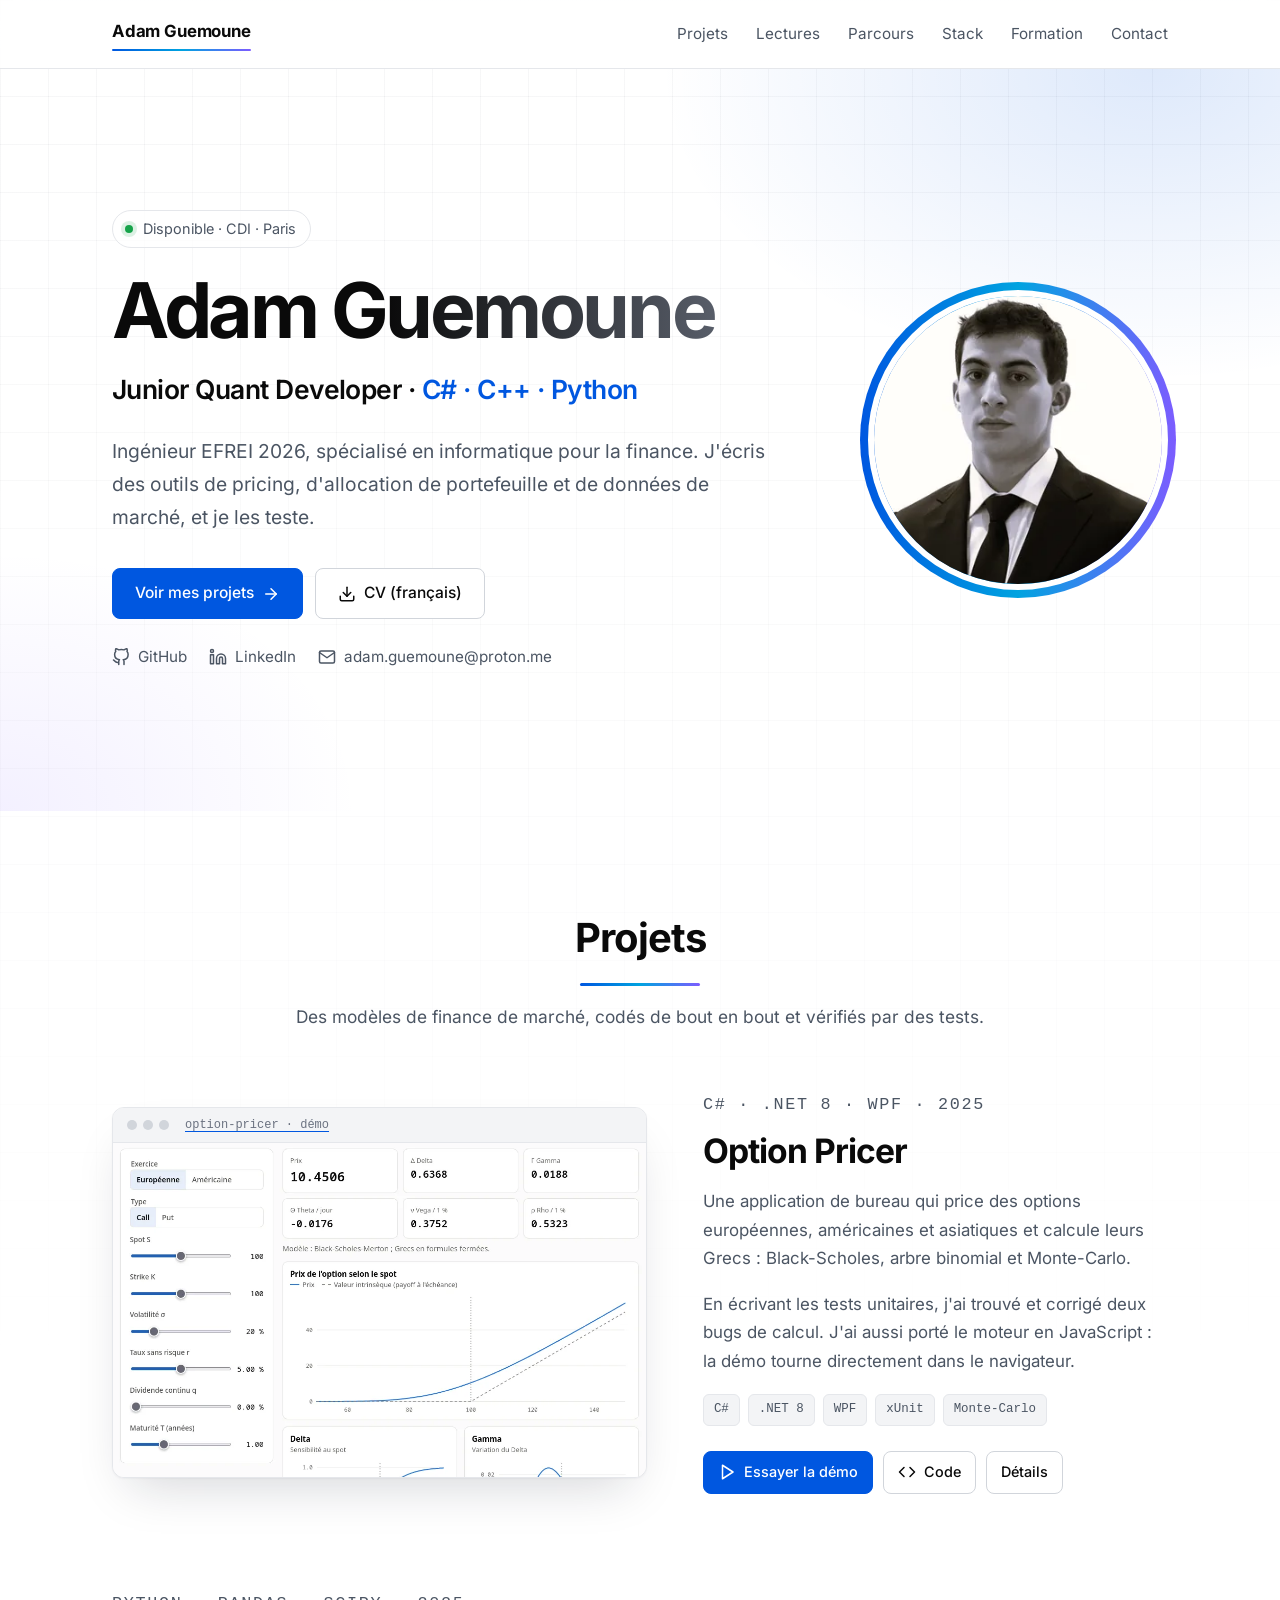
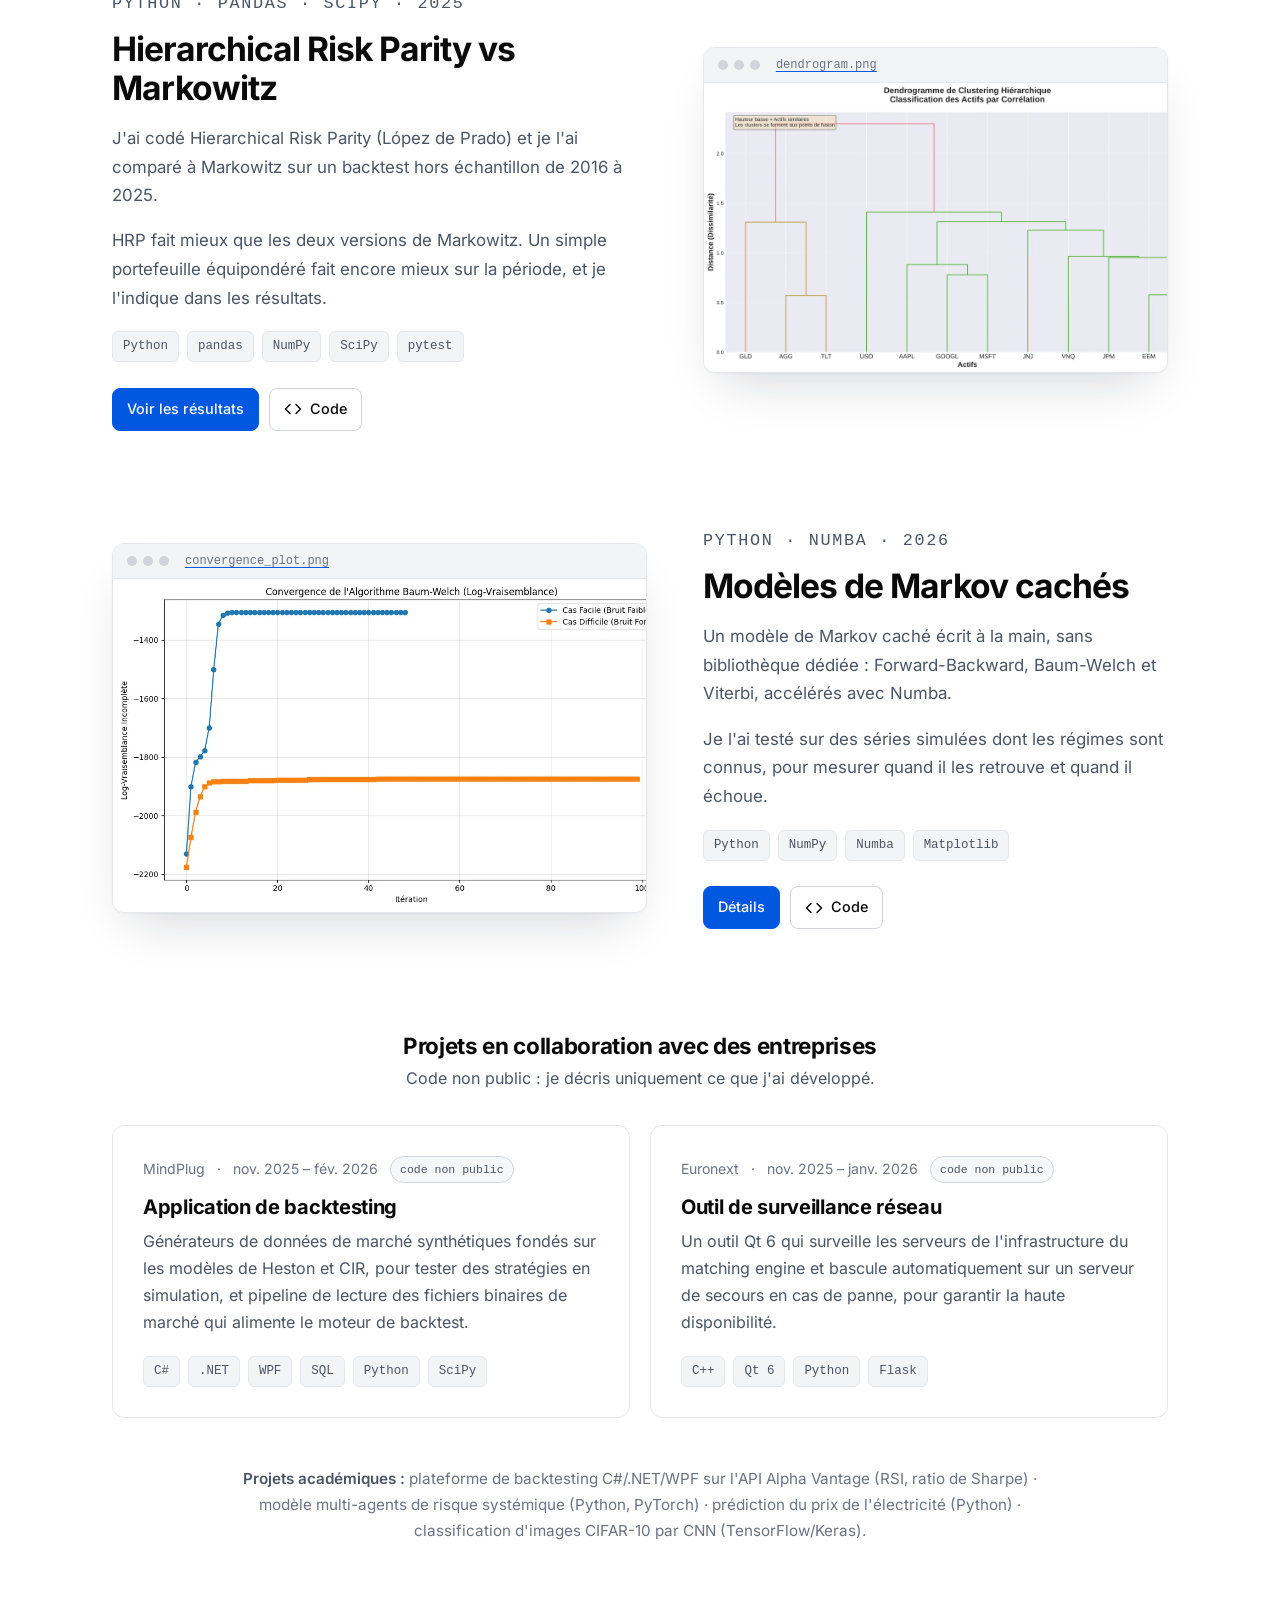
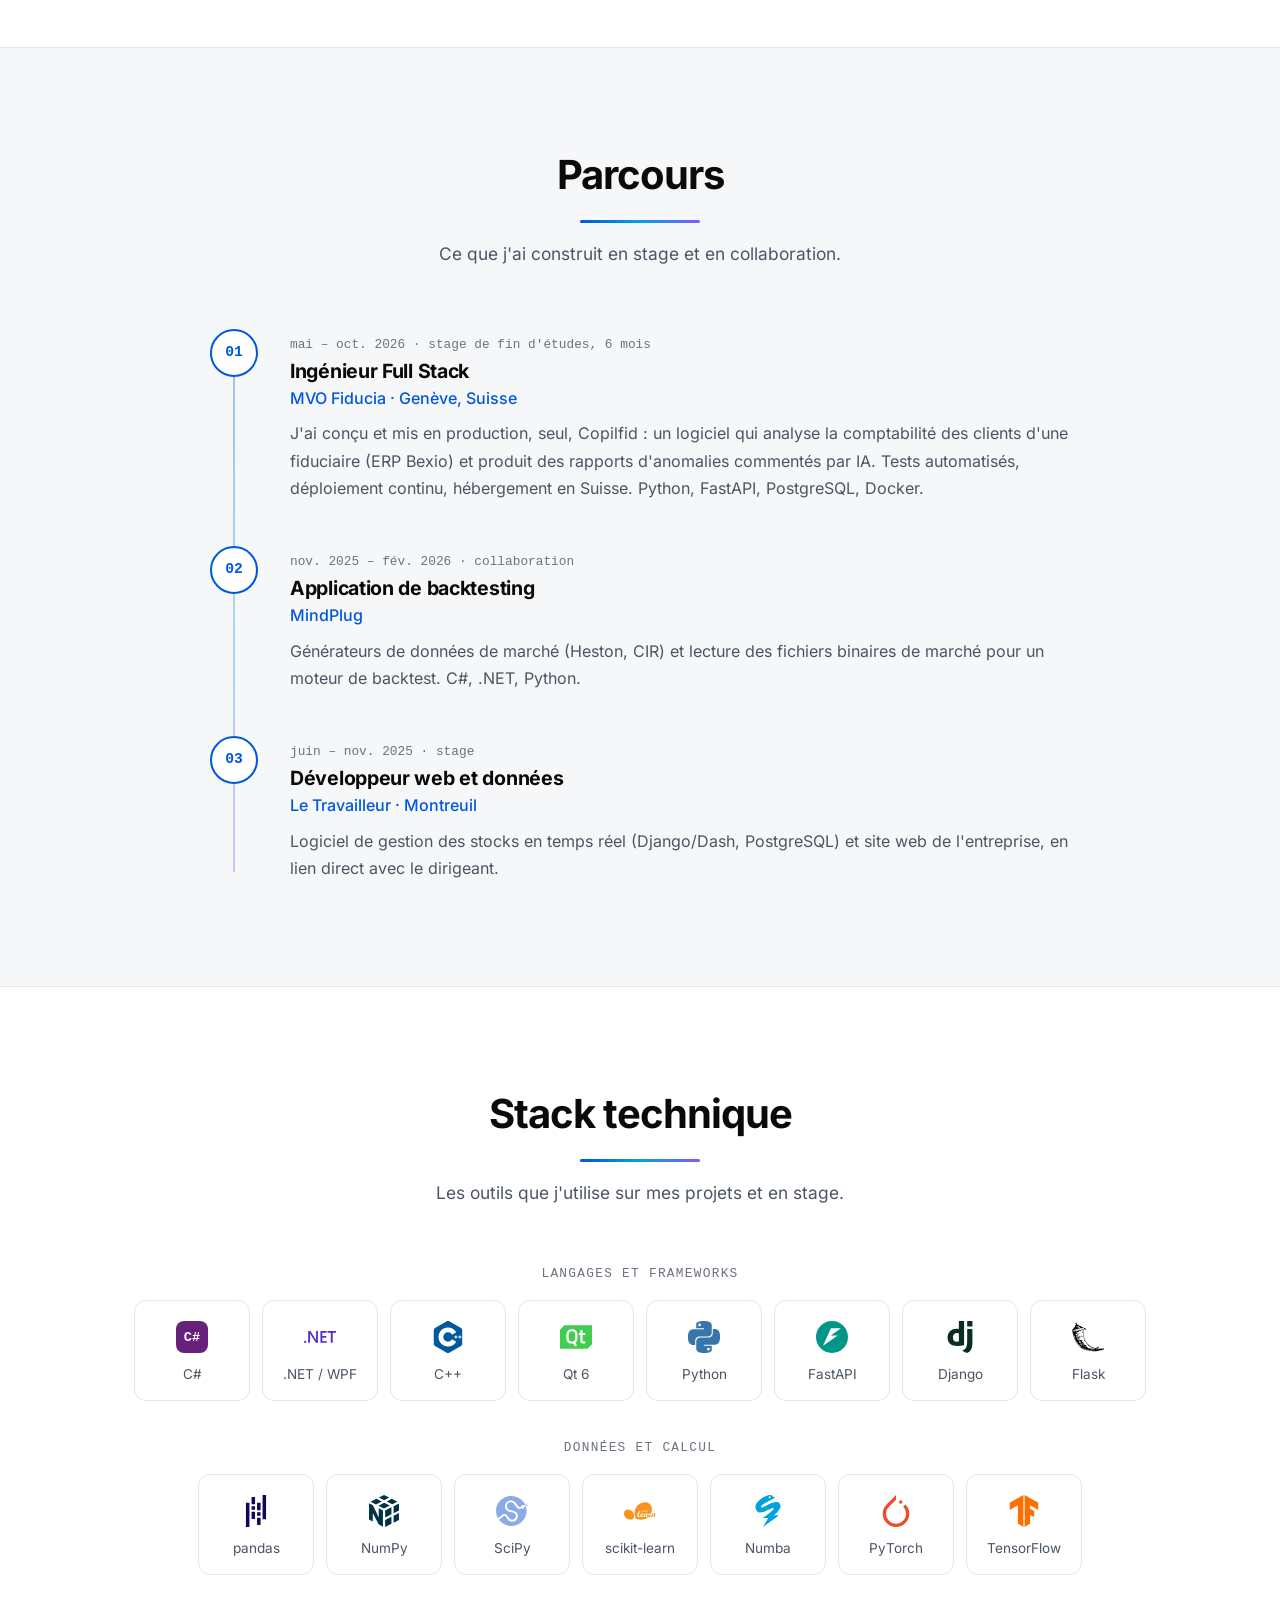
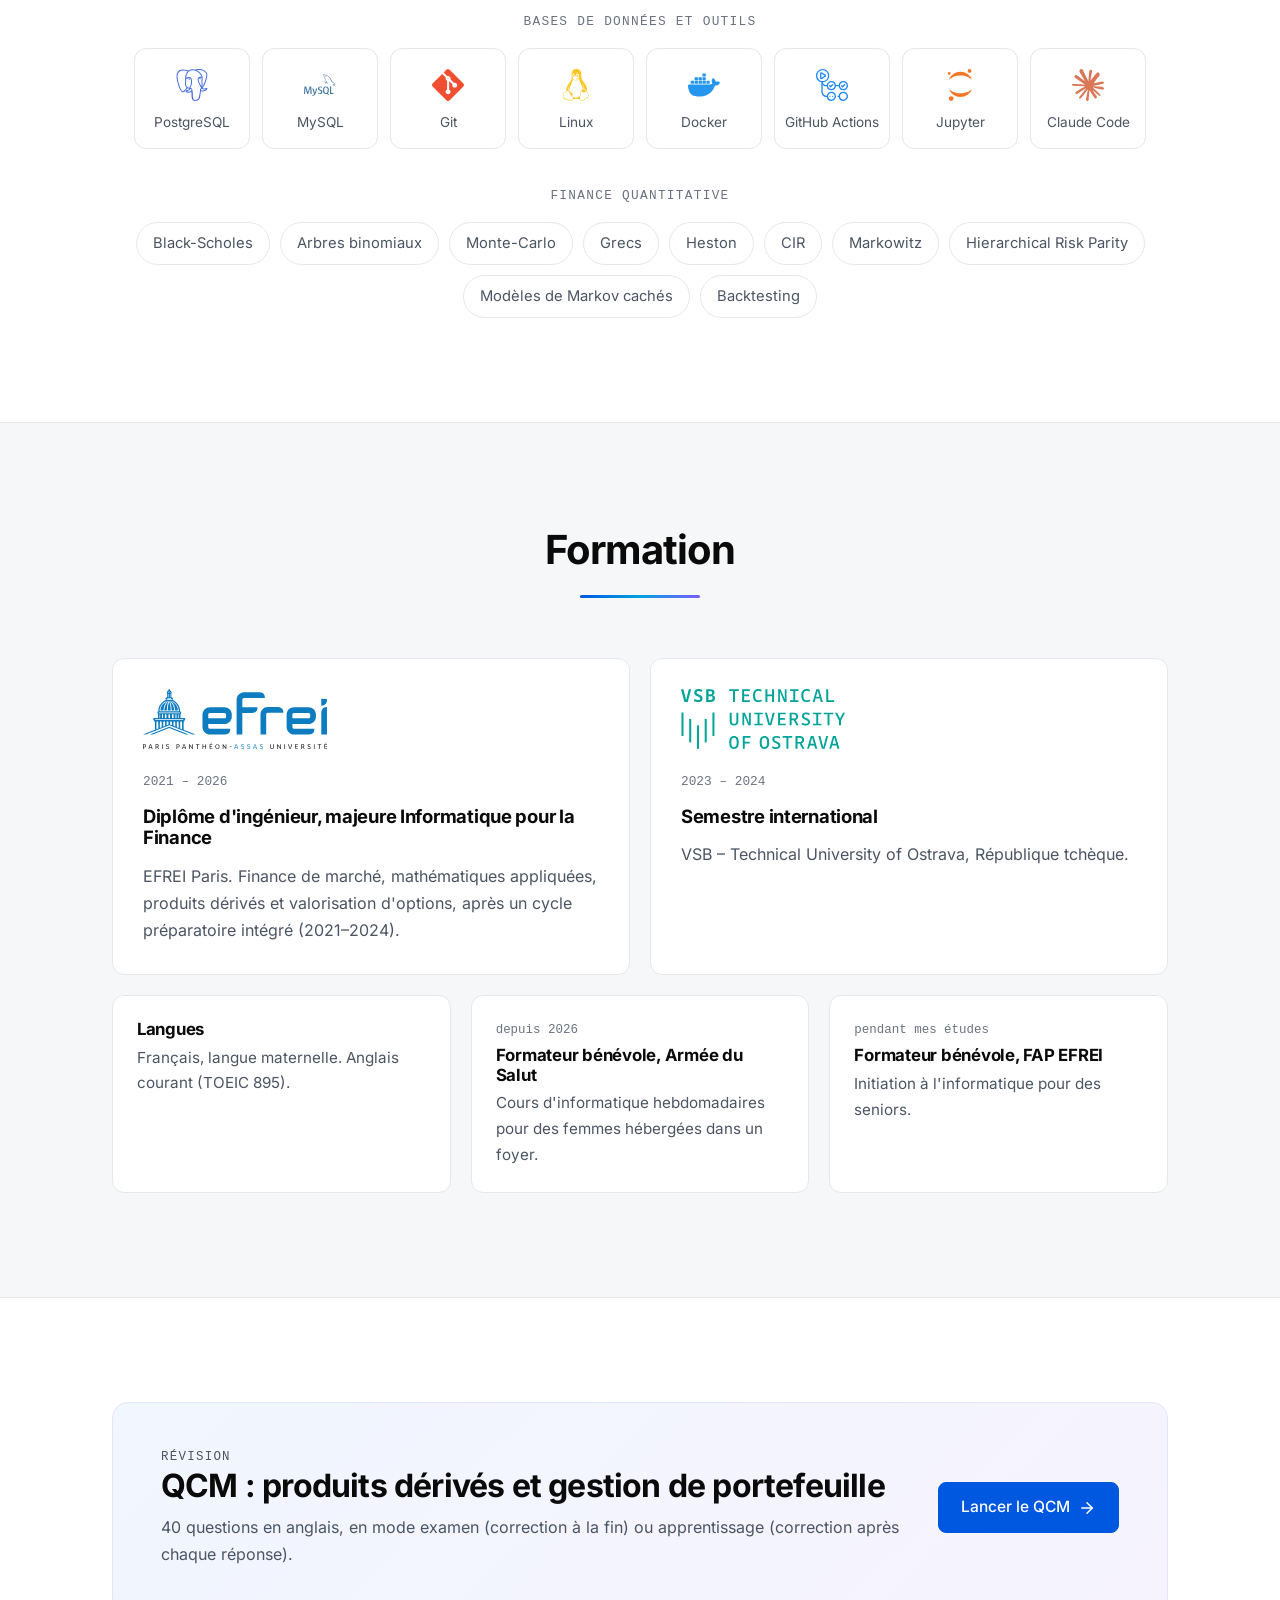
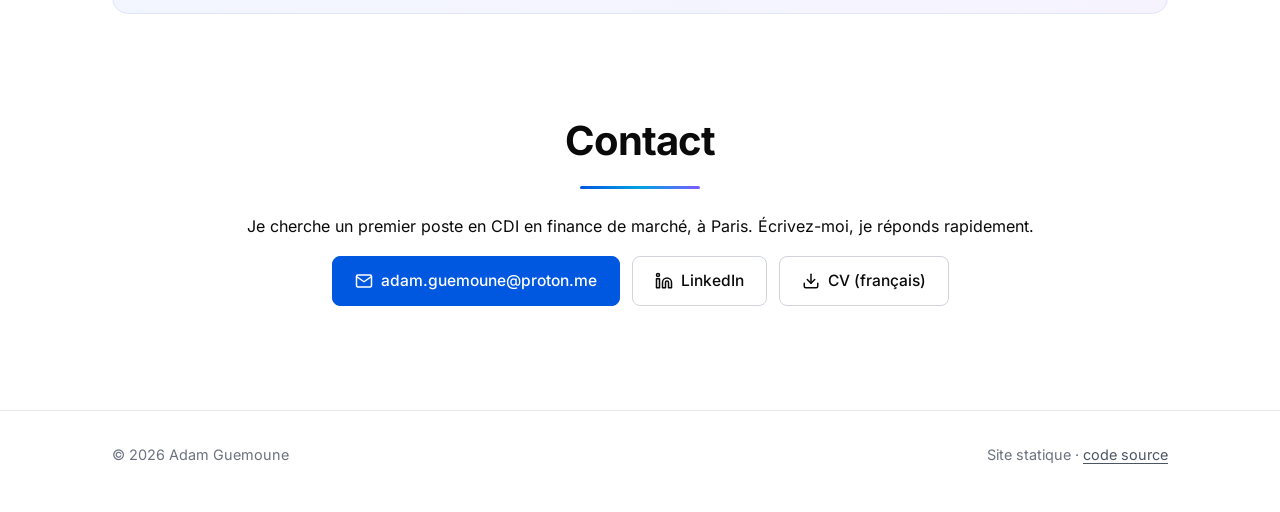
==== commit b24e7a37: "Ajoute la page Lectures de la semaine alimentée par l'API QFin Papers" ====
--- a/index.html
+++ b/index.html
@@ -56,6 +56,7 @@
       <a class="brand" href="#top">Adam Guemoune</a>
       <nav class="nav" aria-label="Navigation principale">
         <a href="#projets">Projets</a>
+        <a class="nav-wide" href="lectures/">Lectures</a>
         <a class="nav-wide" href="#parcours">Parcours</a>
         <a class="nav-optional" href="#stack">Stack</a>
         <a class="nav-optional" href="#formation">Formation</a>
--- a/assets/css/style.css
+++ b/assets/css/style.css
@@ -366,3 +366,37 @@
 .tooltip .t-row span:last-child { font-family: var(--font-mono); }
 details.data-table { margin-top: 10px; }
 details.data-table summary { cursor: pointer; color: var(--text-2); font-size: .9rem; }
+
+/* ---------- Lectures de la semaine ---------- */
+.nav a[aria-current="page"] { color: var(--text); }
+.nav a[aria-current="page"]::after { width: 100%; }
+.papers-toolbar { display: flex; flex-wrap: wrap; align-items: center; justify-content: space-between; gap: 12px 24px; margin-bottom: 20px; }
+.papers-toolbar[hidden], .papers-active[hidden], .papers-status[hidden] { display: none; }
+.papers-filters { display: flex; flex-wrap: wrap; gap: 8px; }
+.chip-btn { font: 500 .9rem var(--font-sans); padding: 8px 14px; min-height: 40px; border: 1px solid var(--border); border-radius: 999px; background: var(--surface); color: var(--text-2); cursor: pointer; transition: border-color .2s var(--ease), color .2s var(--ease); }
+.chip-btn:hover { color: var(--text); border-color: var(--border-strong); }
+.chip-btn[aria-pressed="true"] { background: var(--accent-soft); border-color: var(--accent); color: var(--accent); font-weight: 600; }
+.papers-count { margin: 0; font-family: var(--font-mono); font-size: .85rem; color: var(--text-3); }
+.papers-active { display: flex; flex-wrap: wrap; align-items: center; gap: 12px; margin: 0 0 20px; color: var(--text-2); }
+.papers-status { color: var(--text-2); padding: 40px 0; text-align: center; }
+.papers { list-style: none; margin: 0; padding: 0; display: grid; gap: 16px; }
+.paper { background: var(--surface); border: 1px solid var(--border); border-radius: var(--radius); padding: 22px 24px; min-width: 0; }
+@media (max-width: 719px) { .paper { padding: 18px 16px; } }
+.paper-meta { display: flex; flex-wrap: wrap; gap: 4px 14px; margin: 0 0 .4em; font-family: var(--font-mono); font-size: .78rem; color: var(--text-3); }
+.paper-meta span + span::before { content: "·"; margin-right: 14px; }
+.paper-title { font-size: 1.15rem; letter-spacing: -.015em; margin: 0 0 .35em; overflow-wrap: anywhere; }
+.paper-title a { color: var(--text); text-decoration: none; }
+.paper-title a:hover { color: var(--accent); text-decoration: underline; }
+.paper-authors { color: var(--text-2); font-size: .95rem; margin: 0; }
+.paper-tags { margin: .9em 0 0; }
+.paper-tags li { padding: 0; }
+.paper-tags .tag-theme { padding: 4px 10px; background: var(--accent-soft); border-color: transparent; color: var(--accent); }
+.tag-btn { font: inherit; color: inherit; background: none; border: 0; padding: 4px 10px; cursor: pointer; border-radius: 6px; }
+.tag-btn:hover { color: var(--accent); }
+.paper-actions { display: flex; flex-wrap: wrap; align-items: baseline; gap: 8px 20px; margin-top: .9em; }
+.paper-abstract { flex: 1 1 100%; order: 2; }
+.paper-abstract summary { cursor: pointer; color: var(--accent); font-size: .92rem; font-weight: 500; width: max-content; }
+.paper-abstract p { margin: .7em 0 0; color: var(--text-2); font-size: .95rem; max-width: 80ch; }
+.paper-actions:has(.paper-pdf) .paper-abstract { flex: 0 1 auto; }
+.paper-abstract[open] { flex-basis: 100%; }
+.paper-pdf { font-size: .92rem; font-weight: 500; }
